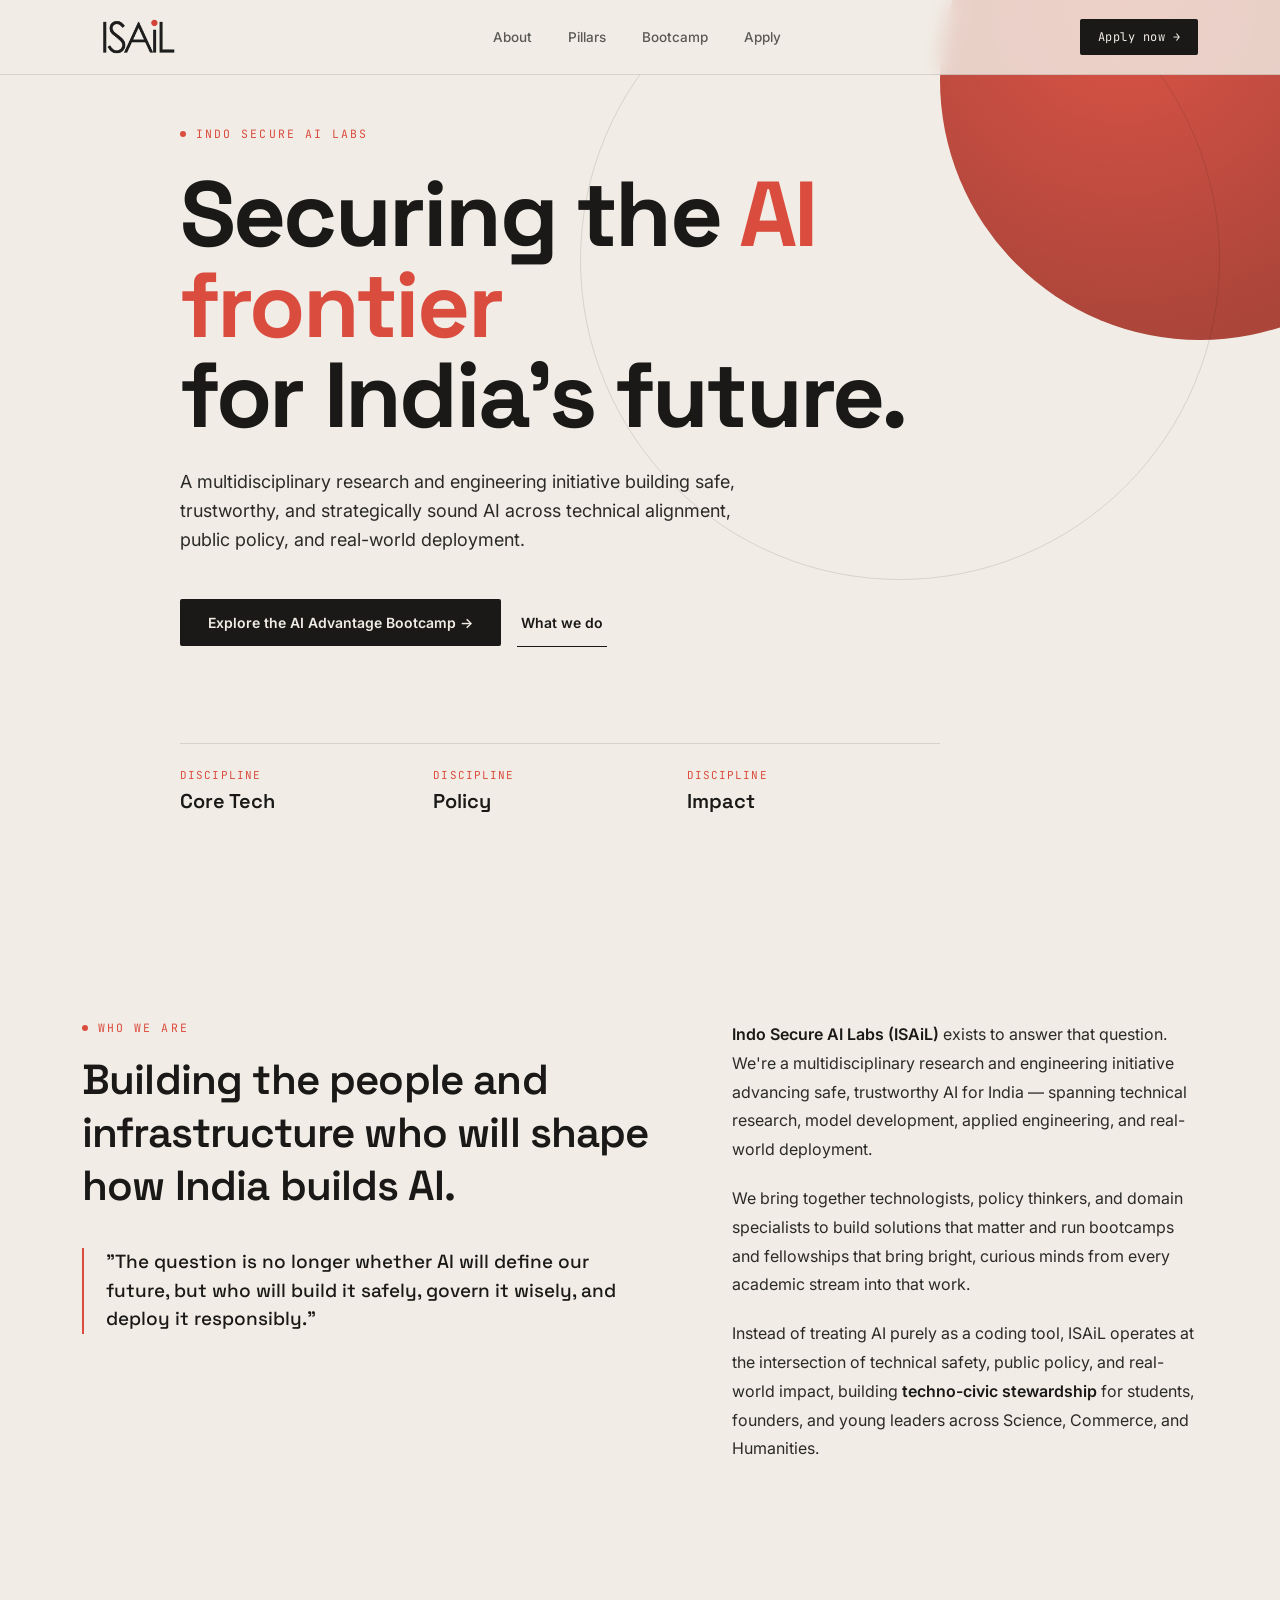
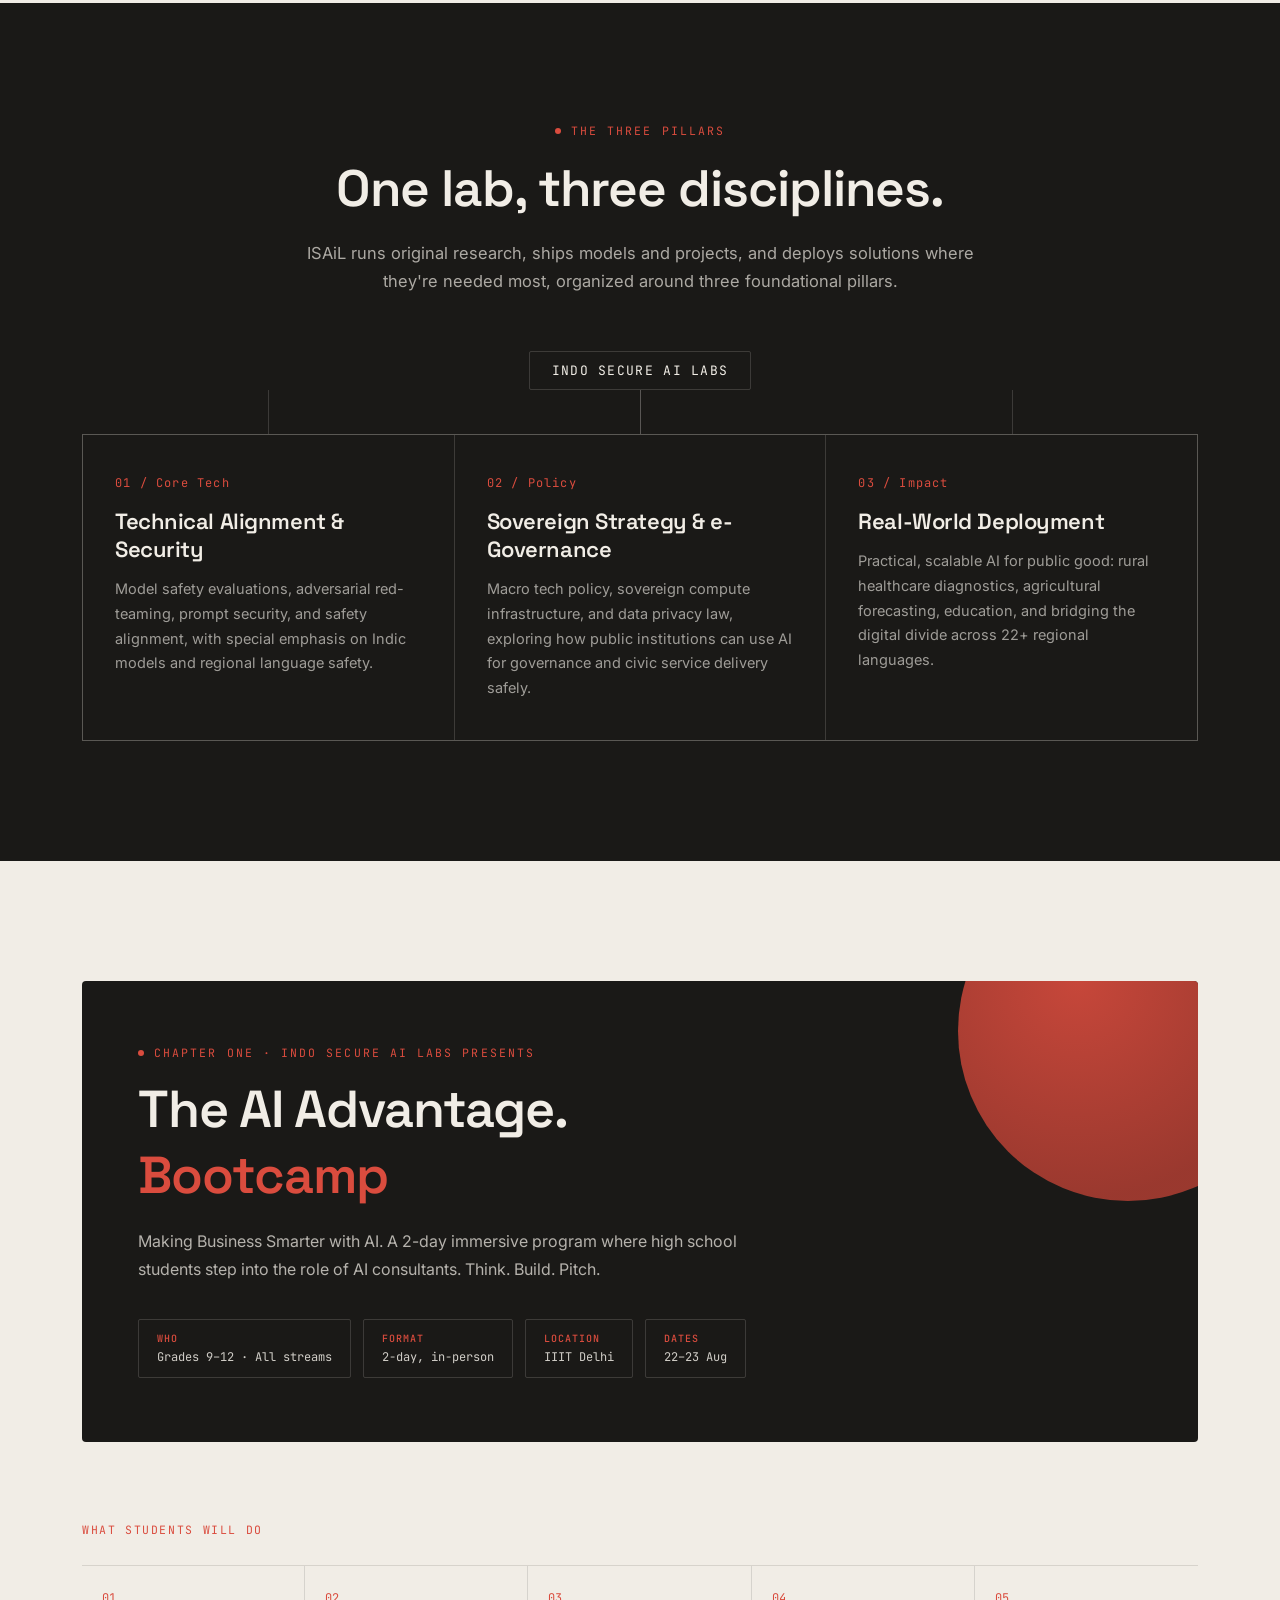
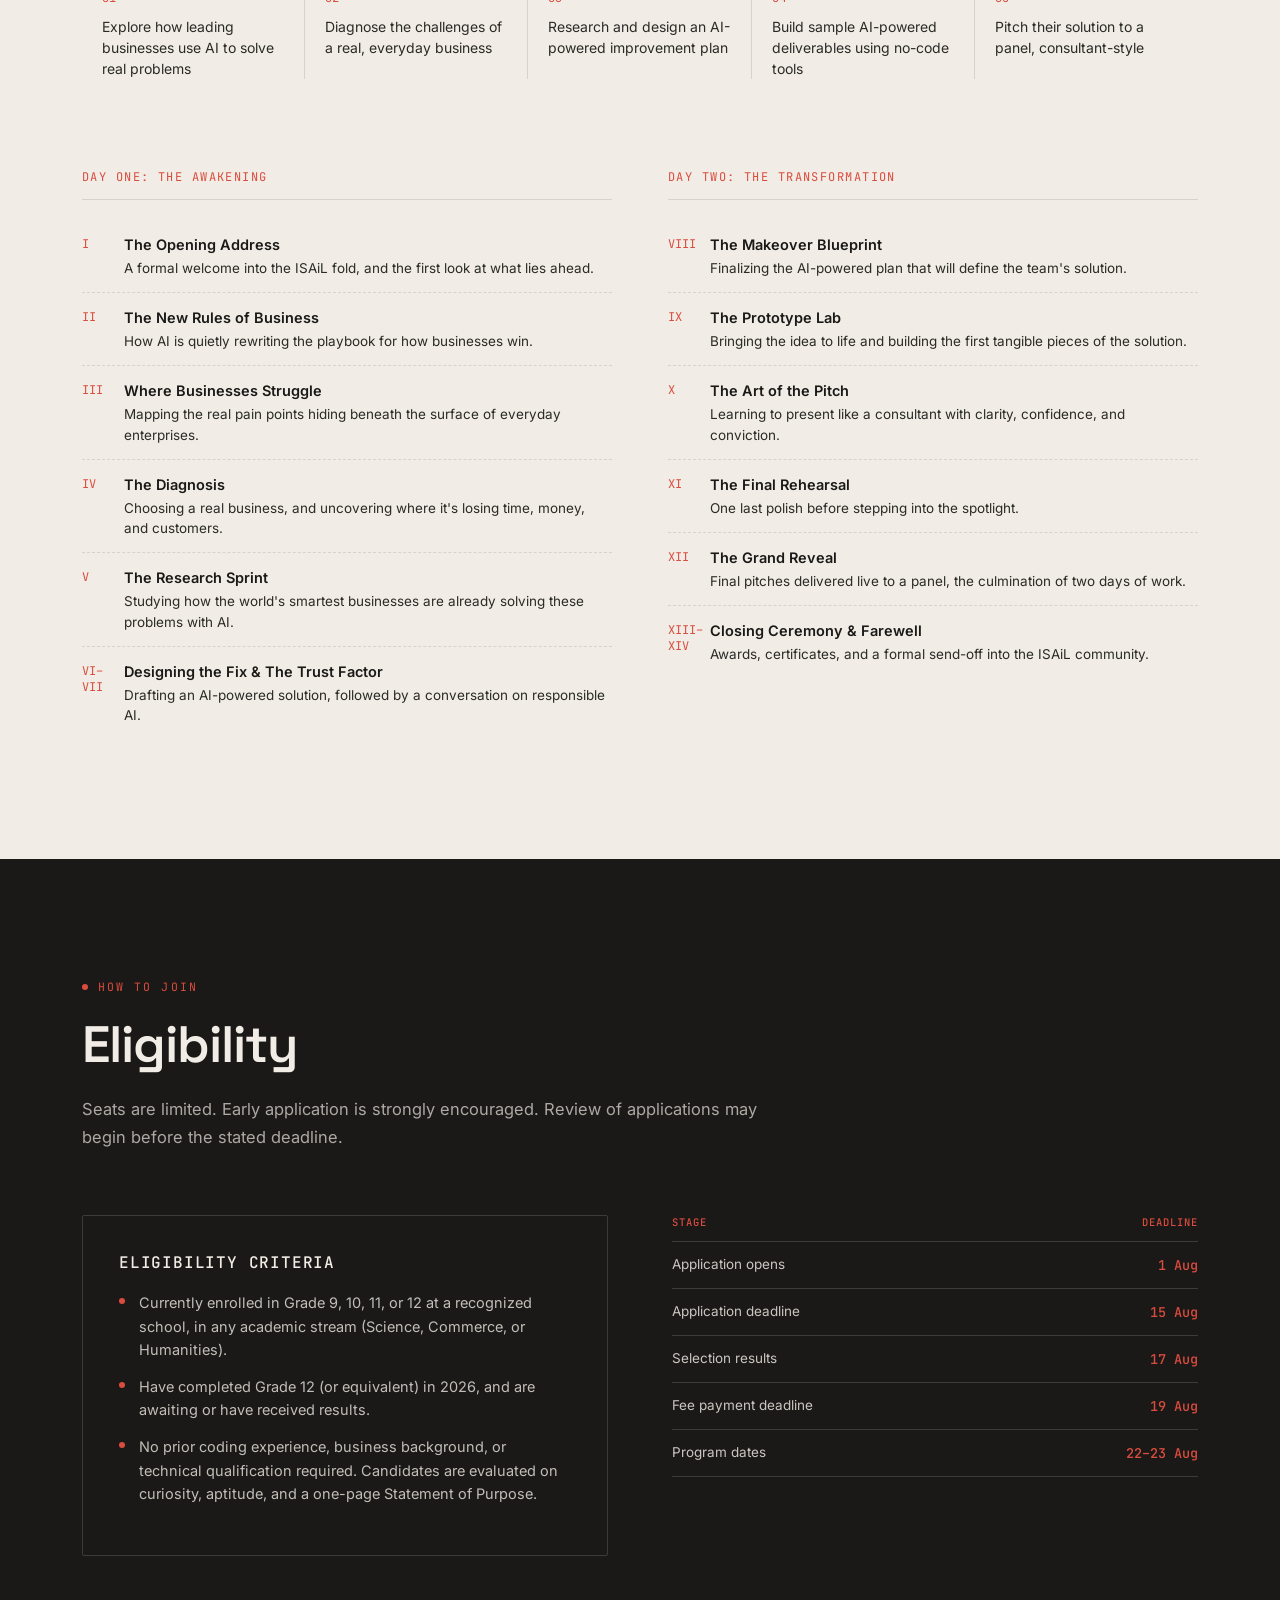
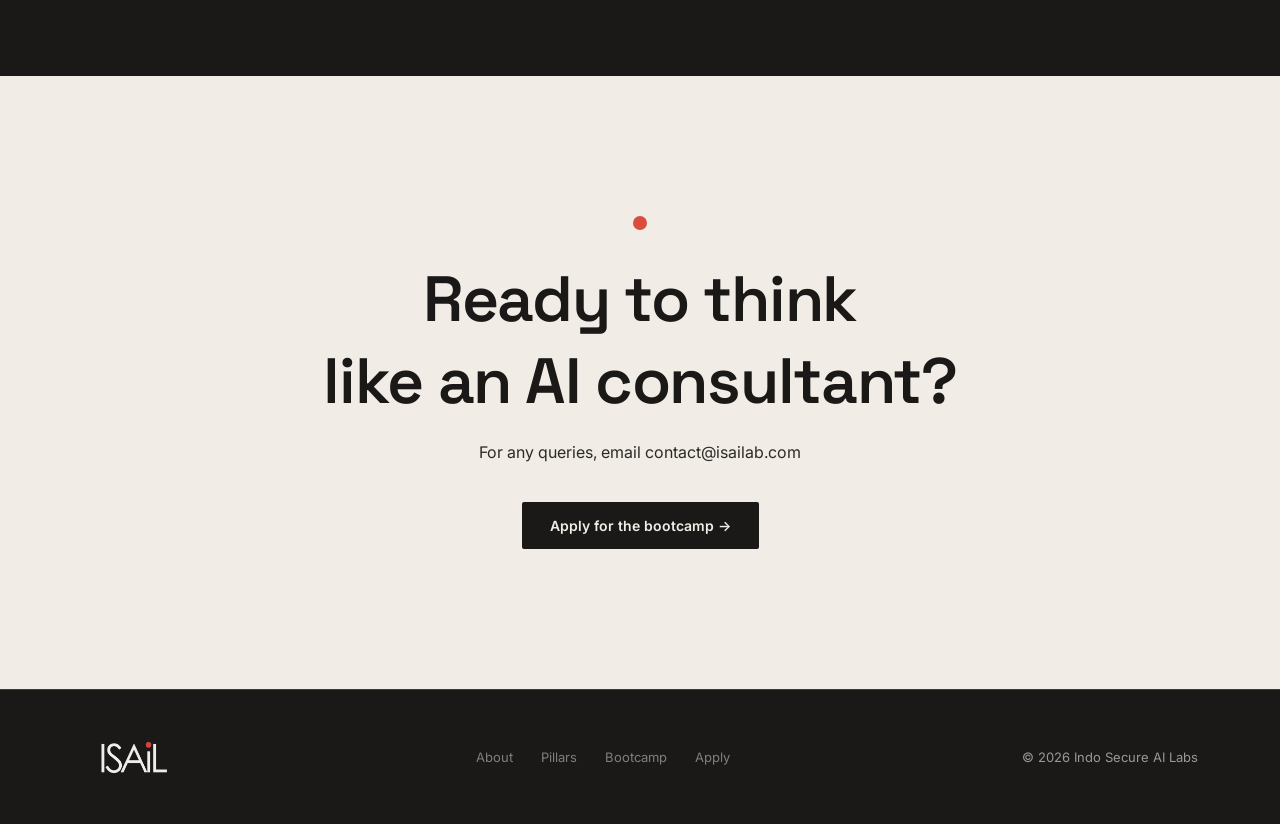
==== index.html @ a28e2ccc "Added sitemap" ====
<!DOCTYPE html>
<html lang="en">

<head>
  <meta charset="UTF-8">
  <meta name="viewport" content="width=device-width, initial-scale=1.0">
  <title>ISAiL — Indo Secure AI Labs</title>
  <link rel="icon" type="image/svg+xml" href="favicon.svg?v=2">
  <link rel="sitemap" type="application/xml" href="/sitemap.xml">
  <link rel="preconnect" href="https://fonts.googleapis.com">
  <link
    href="https://fonts.googleapis.com/css2?family=Space+Grotesk:wght@400;500;600;700&family=Inter:wght@400;500;600;700&family=JetBrains+Mono:wght@400;500&display=swap"
    rel="stylesheet">
  <style>
    :root {
      --cream: #F1EDE6;
      --ink: #1A1917;
      --ink-soft: #2b2a27;
      --red: #DA4C3E;
      --red-dim: #a83c31;
      --line: rgba(26, 25, 23, 0.12);
      --line-light: rgba(241, 237, 230, 0.16);
      --max: 1180px;
    }

    * {
      box-sizing: border-box;
      margin: 0;
      padding: 0;
    }

    html {
      scroll-behavior: smooth;
    }

    body {
      background: var(--cream);
      color: var(--ink);
      font-family: 'Inter', sans-serif;
      -webkit-font-smoothing: antialiased;
      overflow-x: hidden;
    }

    ::selection {
      background: var(--red);
      color: var(--cream);
    }

    a {
      color: inherit;
      text-decoration: none;
    }

    .wrap {
      max-width: var(--max);
      margin: 0 auto;
      padding: 0 32px;
    }

    .eyebrow {
      font-family: 'JetBrains Mono', monospace;
      font-size: 11.5px;
      letter-spacing: 0.18em;
      text-transform: uppercase;
      color: var(--red);
      display: flex;
      align-items: center;
      gap: 10px;
    }

    .eyebrow::before {
      content: '';
      width: 6px;
      height: 6px;
      border-radius: 50%;
      background: var(--red);
      flex-shrink: 0;
    }

    h1,
    h2,
    h3 {
      font-family: 'Space Grotesk', sans-serif;
      font-weight: 600;
      letter-spacing: -0.02em;
    }

    .display {
      font-weight: 700;
      letter-spacing: -0.03em;
      line-height: 0.98;
    }

    /* ===== ANIMATIONS ===== */
    @keyframes fadeUp {
      from {
        opacity: 0;
        transform: translateY(30px);
      }

      to {
        opacity: 1;
        transform: translateY(0);
      }
    }

    .fade-up {
      animation: fadeUp 0.8s cubic-bezier(0.16, 1, 0.3, 1) forwards;
      opacity: 0;
    }

    .delay-1 {
      animation-delay: 0.1s;
    }

    .delay-2 {
      animation-delay: 0.2s;
    }

    .delay-3 {
      animation-delay: 0.3s;
    }

    /* ===== NAV ===== */
    nav {
      position: fixed;
      top: 0;
      left: 0;
      right: 0;
      z-index: 100;
      background: rgba(241, 237, 230, 0.82);
      backdrop-filter: blur(10px);
      border-bottom: 1px solid var(--line);
    }

    .nav-inner {
      max-width: var(--max);
      margin: 0 auto;
      padding: 18px 32px;
      display: flex;
      align-items: center;
      justify-content: space-between;
    }

    .logo-mark {
      height: 38px;
      width: auto;
      object-fit: contain;
    }

    .nav-links {
      display: flex;
      gap: 36px;
      font-size: 13.5px;
      font-weight: 500;
    }

    .nav-links a {
      opacity: 0.7;
      transition: opacity .2s;
    }

    .nav-links a:hover {
      opacity: 1;
    }

    .nav-cta {
      font-family: 'JetBrains Mono', monospace;
      font-size: 12px;
      letter-spacing: 0.04em;
      background: var(--ink);
      color: var(--cream);
      padding: 10px 18px;
      border-radius: 2px;
      transition: background .2s;
    }

    .nav-cta:hover {
      background: var(--red);
    }

    @media(max-width:860px) {
      .nav-links {
        display: none;
      }
    }

    /* ===== HERO ===== */
    .hero {
      position: relative;
      min-height: 100vh;
      display: flex;
      flex-direction: column;
      justify-content: center;
      padding-top: 120px;
      padding-bottom: 80px;
      overflow: hidden;
    }

    .hero-orbit {
      position: absolute;
      top: -180px;
      right: -180px;
      width: 520px;
      height: 520px;
      border-radius: 50%;
      background: radial-gradient(circle at 35% 35%, var(--red), var(--red-dim) 70%);
      opacity: 0.95;
      z-index: 0;
    }

    .hero-ring {
      position: absolute;
      top: -60px;
      right: 60px;
      width: 640px;
      height: 640px;
      border-radius: 50%;
      border: 1px solid var(--line);
      z-index: 0;
    }

    .hero-content {
      position: relative;
      z-index: 2;
    }

    .hero-tag {
      margin-bottom: 28px;
    }

    .hero h1 {
      font-size: clamp(48px, 7.2vw, 104px);
      max-width: 920px;
    }

    .hero h1 span {
      color: var(--red);
    }

    .hero-sub {
      max-width: 560px;
      margin-top: 28px;
      font-size: 18px;
      line-height: 1.6;
      color: var(--ink-soft);
    }

    .hero-actions {
      display: flex;
      gap: 16px;
      margin-top: 44px;
      flex-wrap: wrap;
      align-items: center;
    }

    .btn-primary {
      background: var(--ink);
      color: var(--cream);
      padding: 15px 28px;
      border-radius: 2px;
      font-size: 14px;
      font-weight: 600;
      display: inline-flex;
      align-items: center;
      gap: 10px;
      transition: transform .2s, background .2s;
    }

    .btn-primary:hover {
      background: var(--red);
      transform: translateY(-2px);
      box-shadow: 0 8px 24px rgba(218, 76, 62, 0.3);
    }

    .btn-ghost {
      padding: 15px 4px;
      font-size: 14px;
      font-weight: 600;
      border-bottom: 1px solid var(--ink);
      transition: border-color .2s, color .2s;
    }

    .btn-ghost:hover {
      color: var(--red);
      border-color: var(--red);
    }

    .hero-meta {
      margin-top: 96px;
      display: grid;
      grid-template-columns: repeat(3, 1fr);
      gap: 0;
      border-top: 1px solid var(--line);
      padding-top: 24px;
      max-width: 760px;
    }

    .hero-meta div {
      padding-right: 24px;
    }

    .hero-meta .n {
      font-family: 'JetBrains Mono', monospace;
      font-size: 11px;
      color: var(--red);
      letter-spacing: 0.1em;
      text-transform: uppercase;
    }

    .hero-meta .v {
      font-family: 'Space Grotesk', sans-serif;
      font-weight: 600;
      font-size: 20px;
      margin-top: 6px;
    }

    @media(max-width:700px) {
      .hero-meta {
        grid-template-columns: 1fr;
        gap: 18px;
      }

      .hero-orbit,
      .hero-ring {
        display: none;
      }
    }

    /* ===== SECTION shared ===== */
    section {
      padding: 120px 0;
      position: relative;
    }

    .section-head {
      max-width: 680px;
      margin-bottom: 64px;
    }

    .section-head h2 {
      font-size: clamp(32px, 4vw, 52px);
      margin-top: 18px;
    }

    .section-head p {
      margin-top: 18px;
      font-size: 16.5px;
      line-height: 1.7;
      color: var(--ink-soft);
    }

    .rule {
      height: 1px;
      background: var(--line);
      width: 100%;
    }

    /* ===== WHO WE ARE ===== */
    #about {
      background: var(--cream);
    }

    .about-grid {
      display: grid;
      grid-template-columns: 1.1fr 0.9fr;
      gap: 80px;
      align-items: start;
    }

    .about-copy p {
      font-size: 16px;
      line-height: 1.8;
      color: var(--ink-soft);
      margin-bottom: 20px;
    }

    .about-copy strong {
      color: var(--ink);
      font-weight: 600;
    }

    .about-quote {
      border-left: 2px solid var(--red);
      padding-left: 22px;
      margin-top: 36px;
      font-family: 'Space Grotesk', sans-serif;
      font-size: 19px;
      font-weight: 500;
      line-height: 1.5;
    }

    @media(max-width:860px) {
      .about-grid {
        grid-template-columns: 1fr;
        gap: 40px;
      }
    }

    /* ===== PILLARS (tree) ===== */
    #pillars {
      background: var(--ink);
      color: var(--cream);
    }

    #pillars .eyebrow {
      color: var(--red);
    }

    #pillars .section-head p {
      color: rgba(241, 237, 230, 0.68);
    }

    .tree {
      margin-top: 20px;
      text-align: center;
    }

    .tree-root {
      display: inline-block;
      font-family: 'JetBrains Mono', monospace;
      font-size: 13px;
      letter-spacing: 0.1em;
      text-transform: uppercase;
      color: var(--cream);
      border: 1px solid var(--line-light);
      padding: 10px 22px;
      border-radius: 2px;
    }

    .tree-stem {
      width: 1px;
      height: 44px;
      background: var(--line-light);
      margin: 0 auto;
    }

    .pillars-grid {
      display: grid;
      grid-template-columns: repeat(3, 1fr);
      gap: 1px;
      background: var(--line-light);
      border: 1px solid var(--line-light);
      margin-top: 0;
    }

    .pillar {
      background: var(--ink);
      padding: 40px 32px;
      position: relative;
      transition: transform 0.3s ease, background 0.3s ease;
    }

    .pillar:hover {
      transform: translateY(-8px);
      background: #22211e;
      z-index: 10;
      border-radius: 4px;
      box-shadow: 0 20px 40px rgba(0, 0, 0, 0.4);
    }

    .pillar::before {
      content: '';
      position: absolute;
      top: -45px;
      left: 50%;
      width: 1px;
      height: 44px;
      background: var(--line-light);
    }

    .pillar .idx {
      font-family: 'JetBrains Mono', monospace;
      font-size: 12px;
      color: var(--red);
      letter-spacing: 0.1em;
    }

    .pillar h3 {
      font-size: 22px;
      margin-top: 16px;
      color: var(--cream);
    }

    .pillar p {
      margin-top: 14px;
      font-size: 14.5px;
      line-height: 1.7;
      color: rgba(241, 237, 230, 0.62);
    }

    @media(max-width:860px) {
      .pillars-grid {
        grid-template-columns: 1fr;
      }

      .pillar::before {
        display: none;
      }
    }

    /* ===== BOOTCAMP ===== */
    #bootcamp {
      background: var(--cream);
    }

    .bc-hero {
      background: var(--ink);
      color: var(--cream);
      border-radius: 4px;
      padding: 64px 56px;
      position: relative;
      overflow: hidden;
    }

    .bc-orbit {
      position: absolute;
      top: -120px;
      right: -100px;
      width: 340px;
      height: 340px;
      border-radius: 50%;
      background: radial-gradient(circle at 35% 35%, var(--red), var(--red-dim) 70%);
      opacity: 0.9;
    }

    .bc-inner {
      position: relative;
      z-index: 2;
      max-width: 640px;
    }

    .bc-inner .eyebrow {
      color: var(--red);
    }

    .bc-inner h2 {
      font-size: clamp(30px, 4.5vw, 52px);
      margin-top: 16px;
      color: var(--cream);
    }

    .bc-inner h2 em {
      font-style: normal;
      color: var(--red);
    }

    .bc-inner p {
      margin-top: 20px;
      font-size: 16px;
      line-height: 1.7;
      color: rgba(241, 237, 230, 0.72);
    }

    .bc-badges {
      display: flex;
      gap: 12px;
      margin-top: 36px;
      flex-wrap: wrap;
    }

    .badge {
      border: 1px solid var(--line-light);
      padding: 12px 18px;
      border-radius: 2px;
      font-family: 'JetBrains Mono', monospace;
      font-size: 12px;
      color: rgba(241, 237, 230, 0.85);
    }

    .badge b {
      display: block;
      color: var(--red);
      font-size: 10px;
      letter-spacing: 0.1em;
      text-transform: uppercase;
      margin-bottom: 4px;
      font-weight: 500;
    }

    .bc-flow {
      margin-top: 80px;
    }

    .flow-label {
      font-family: 'JetBrains Mono', monospace;
      font-size: 11.5px;
      letter-spacing: 0.14em;
      text-transform: uppercase;
      color: var(--red);
      margin-bottom: 28px;
    }

    .flow-steps {
      display: grid;
      grid-template-columns: repeat(5, 1fr);
      gap: 0;
      border-top: 1px solid var(--line);
    }

    .flow-step {
      padding: 24px 20px 0;
      border-right: 1px solid var(--line);
    }

    .flow-step:last-child {
      border-right: none;
    }

    .flow-step .num {
      font-family: 'JetBrains Mono', monospace;
      font-size: 12px;
      color: var(--red);
    }

    .flow-step p {
      font-size: 14px;
      line-height: 1.5;
      margin-top: 10px;
      color: var(--ink-soft);
    }

    @media(max-width:900px) {
      .flow-steps {
        grid-template-columns: 1fr 1fr;
      }

      .flow-step {
        border-right: none;
        border-bottom: 1px solid var(--line);
        padding-bottom: 24px;
      }
    }

    @media(max-width:600px) {
      .flow-steps {
        grid-template-columns: 1fr;
      }

      .bc-hero {
        padding: 44px 26px;
      }
    }

    /* schedule */
    .schedule {
      margin-top: 90px;
      display: grid;
      grid-template-columns: 1fr 1fr;
      gap: 56px;
    }

    .day-label {
      font-family: 'JetBrains Mono', monospace;
      font-size: 12px;
      letter-spacing: 0.12em;
      text-transform: uppercase;
      color: var(--red);
      border-bottom: 1px solid var(--line);
      padding-bottom: 14px;
      margin-bottom: 20px;
    }

    .day-item {
      display: flex;
      gap: 16px;
      padding: 14px 0;
      border-bottom: 1px dashed var(--line);
    }

    .day-item .roman {
      font-family: 'JetBrains Mono', monospace;
      font-size: 12px;
      color: var(--red);
      flex-shrink: 0;
      width: 26px;
      padding-top: 2px;
    }

    .day-item .txt b {
      font-size: 14.5px;
      font-weight: 600;
    }

    .day-item .txt p {
      font-size: 13.5px;
      color: var(--ink-soft);
      margin-top: 4px;
      line-height: 1.5;
    }

    @media(max-width:800px) {
      .schedule {
        grid-template-columns: 1fr;
        gap: 36px;
      }
    }

    /* ===== ELIGIBILITY / ADMISSION ===== */
    #admission {
      background: var(--ink);
      color: var(--cream);
    }

    #admission .eyebrow {
      color: var(--red);
    }

    #admission .section-head p {
      color: rgba(241, 237, 230, 0.68);
    }

    .adm-grid {
      display: grid;
      grid-template-columns: 1fr 1fr;
      gap: 64px;
    }

    .elig-card {
      border: 1px solid var(--line-light);
      padding: 36px;
      border-radius: 2px;
      transition: transform 0.3s ease, border-color 0.3s ease;
    }

    .elig-card:hover {
      transform: translateY(-6px);
      border-color: rgba(218, 76, 62, 0.4);
      box-shadow: 0 16px 40px rgba(0, 0, 0, 0.3);
    }

    .elig-card h3 {
      font-size: 16px;
      color: var(--cream);
      margin-bottom: 18px;
      font-family: 'JetBrains Mono', monospace;
      letter-spacing: 0.05em;
      text-transform: uppercase;
      font-weight: 500;
    }

    .elig-card ul {
      list-style: none;
    }

    .elig-card li {
      position: relative;
      padding-left: 20px;
      margin-bottom: 14px;
      font-size: 14.5px;
      line-height: 1.6;
      color: rgba(241, 237, 230, 0.78);
    }

    .elig-card li::before {
      content: '';
      position: absolute;
      left: 0;
      top: 7px;
      width: 6px;
      height: 6px;
      border-radius: 50%;
      background: var(--red);
    }

    .timeline {
      width: 100%;
      border-collapse: collapse;
      font-size: 13.5px;
    }

    .timeline th {
      text-align: left;
      font-family: 'JetBrains Mono', monospace;
      font-size: 10.5px;
      letter-spacing: 0.1em;
      text-transform: uppercase;
      color: var(--red);
      padding-bottom: 12px;
      border-bottom: 1px solid var(--line-light);
      font-weight: 500;
    }

    .timeline td {
      padding: 14px 0;
      border-bottom: 1px solid var(--line-light);
      color: rgba(241, 237, 230, 0.82);
      vertical-align: top;
    }

    .timeline td.date {
      color: var(--red);
      font-family: 'JetBrains Mono', monospace;
      font-weight: 500;
      white-space: nowrap;
      text-align: right;
    }

    @media(max-width:860px) {
      .adm-grid {
        grid-template-columns: 1fr;
        gap: 36px;
      }
    }

    /* ===== CTA / FOOTER ===== */
    #cta {
      background: var(--cream);
      text-align: center;
      padding: 140px 0;
    }

    #cta .cta-dot {
      width: 14px;
      height: 14px;
      border-radius: 50%;
      background: var(--red);
      margin: 0 auto 28px;
    }

    #cta h2 {
      font-size: clamp(34px, 5.5vw, 64px);
      max-width: 760px;
      margin: 0 auto;
    }

    #cta p {
      margin-top: 20px;
      font-size: 16px;
      color: var(--ink-soft);
    }

    #cta .btn-primary {
      margin-top: 40px;
    }

    footer {
      background: var(--ink);
      color: rgba(241, 237, 230, 0.6);
      padding: 48px 0;
      border-top: 1px solid var(--line-light);
    }

    .footer-inner {
      display: flex;
      justify-content: space-between;
      align-items: center;
      flex-wrap: wrap;
      gap: 20px;
      font-size: 13px;
    }

    .footer-links {
      display: flex;
      gap: 28px;
    }

    .footer-links a {
      opacity: 0.8;
      transition: opacity .2s;
    }

    .footer-links a:hover {
      opacity: 1;
      color: var(--red);
    }
  </style>
</head>

<body>

  <nav>
    <div class="nav-inner">
      <img src="logo.png" alt="ISAiL Logo" class="logo-mark">
      <div class="nav-links">
        <a href="#about">About</a>
        <a href="#pillars">Pillars</a>
        <a href="#bootcamp">Bootcamp</a>
        <a href="#admission">Apply</a>
      </div>
      <a class="nav-cta"
        href="https://docs.google.com/forms/d/e/1FAIpQLSe-JjywFJakjDjGADqYrpDygKJ-ACJ-_Bp9jHBzuStn1A366Q/viewform?usp=header"
        target="_blank">Apply now →</a>
    </div>
  </nav>

  <header class="hero">
    <div class="hero-orbit"></div>
    <div class="hero-ring"></div>
    <div class="wrap hero-content">
      <div class="hero-tag eyebrow fade-up">Indo Secure AI Labs</div>
      <h1 class="display fade-up delay-1">Securing the <span>AI frontier</span><br>for India's future.</h1>
      <p class="hero-sub fade-up delay-2">A multidisciplinary research and engineering initiative building safe,
        trustworthy, and strategically sound AI across technical alignment, public policy, and real-world deployment.
      </p>
      <div class="hero-actions fade-up delay-3">
        <a class="btn-primary" href="#bootcamp">Explore the AI Advantage Bootcamp →</a>
        <a class="btn-ghost" href="#about">What we do</a>
      </div>
      <div class="hero-meta fade-up delay-3">
        <div>
          <div class="n">Discipline</div>
          <div class="v">Core Tech</div>
        </div>
        <div>
          <div class="n">Discipline</div>
          <div class="v">Policy</div>
        </div>
        <div>
          <div class="n">Discipline</div>
          <div class="v">Impact</div>
        </div>
      </div>
    </div>
  </header>

  <section id="about">
    <div class="wrap">
      <div class="about-grid">
        <div class="about-copy">
          <div class="eyebrow">Who we are</div>
          <h2 style="margin-top:18px; font-size:clamp(28px,3.6vw,42px);">Building the people and infrastructure who will
            shape how India builds AI.</h2>
          <div class="about-quote">"The question is no longer whether AI will define our future, but who will build it
            safely, govern it wisely, and deploy it responsibly."</div>
        </div>
        <div class="about-copy">
          <p><strong>Indo Secure AI Labs (ISAiL)</strong> exists to answer that question. We're a multidisciplinary
            research and engineering initiative advancing safe, trustworthy AI for India — spanning technical research,
            model development, applied engineering, and real-world deployment.</p>
          <p>We bring together technologists, policy thinkers, and domain specialists to build solutions that matter
            and run bootcamps and fellowships that bring bright, curious minds from every academic stream into that
            work.</p>
          <p>Instead of treating AI purely as a coding tool, ISAiL operates at the intersection of technical safety,
            public policy, and real-world impact, building <strong>techno-civic stewardship</strong> for students,
            founders, and young leaders across Science, Commerce, and Humanities.</p>
        </div>
      </div>
    </div>
  </section>

  <section id="pillars">
    <div class="wrap">
      <div class="section-head" style="margin:0 auto 56px; text-align:center;">
        <div class="eyebrow" style="justify-content:center;">The three pillars</div>
        <h2>One lab, three disciplines.</h2>
        <p style="margin-left:auto; margin-right:auto;">ISAiL runs original research, ships models and projects, and
          deploys solutions where they're needed most, organized around three foundational pillars.</p>
      </div>

      <div class="tree">
        <div class="tree-root">Indo Secure AI Labs</div>
        <div class="tree-stem"></div>
      </div>

      <div class="pillars-grid">
        <div class="pillar">
          <div class="idx">01 / Core Tech</div>
          <h3>Technical Alignment &amp; Security</h3>
          <p>Model safety evaluations, adversarial red-teaming, prompt security, and safety alignment, with special
            emphasis on Indic models and regional language safety.</p>
        </div>
        <div class="pillar">
          <div class="idx">02 / Policy</div>
          <h3>Sovereign Strategy &amp; e-Governance</h3>
          <p>Macro tech policy, sovereign compute infrastructure, and data privacy law, exploring how public
            institutions can use AI for governance and civic service delivery safely.</p>
        </div>
        <div class="pillar">
          <div class="idx">03 / Impact</div>
          <h3>Real-World Deployment</h3>
          <p>Practical, scalable AI for public good: rural healthcare diagnostics, agricultural forecasting, education,
            and bridging the digital divide across 22+ regional languages.</p>
        </div>
      </div>
    </div>
  </section>

  <section id="bootcamp">
    <div class="wrap">
      <div class="bc-hero">
        <div class="bc-orbit"></div>
        <div class="bc-inner">
          <div class="eyebrow">Chapter one · Indo Secure AI Labs presents</div>
          <h2>The AI Advantage. <em>Bootcamp</em></h2>
          <p>Making Business Smarter with AI. A 2-day immersive program where high school students step into the role
            of AI consultants. Think. Build. Pitch.</p>
          <div class="bc-badges">
            <div class="badge"><b>Who</b>Grades 9–12 · All streams</div>
            <div class="badge"><b>Format</b>2-day, in-person</div>
            <div class="badge"><b>Location</b>IIIT Delhi</div>
            <div class="badge"><b>Dates</b>22–23 Aug</div>
          </div>
        </div>
      </div>

      <div class="bc-flow">
        <div class="flow-label">What students will do</div>
        <div class="flow-steps">
          <div class="flow-step">
            <div class="num">01</div>
            <p>Explore how leading businesses use AI to solve real problems</p>
          </div>
          <div class="flow-step">
            <div class="num">02</div>
            <p>Diagnose the challenges of a real, everyday business</p>
          </div>
          <div class="flow-step">
            <div class="num">03</div>
            <p>Research and design an AI-powered improvement plan</p>
          </div>
          <div class="flow-step">
            <div class="num">04</div>
            <p>Build sample AI-powered deliverables using no-code tools</p>
          </div>
          <div class="flow-step">
            <div class="num">05</div>
            <p>Pitch their solution to a panel, consultant-style</p>
          </div>
        </div>
      </div>

      <div class="schedule">
        <div>
          <div class="day-label">Day one: The Awakening</div>
          <div class="day-item">
            <div class="roman">I</div>
            <div class="txt"><b>The Opening Address</b>
              <p>A formal welcome into the ISAiL fold, and the first look at what lies ahead.</p>
            </div>
          </div>
          <div class="day-item">
            <div class="roman">II</div>
            <div class="txt"><b>The New Rules of Business</b>
              <p>How AI is quietly rewriting the playbook for how businesses win.</p>
            </div>
          </div>
          <div class="day-item">
            <div class="roman">III</div>
            <div class="txt"><b>Where Businesses Struggle</b>
              <p>Mapping the real pain points hiding beneath the surface of everyday enterprises.</p>
            </div>
          </div>
          <div class="day-item">
            <div class="roman">IV</div>
            <div class="txt"><b>The Diagnosis</b>
              <p>Choosing a real business, and uncovering where it's losing time, money, and customers.</p>
            </div>
          </div>
          <div class="day-item">
            <div class="roman">V</div>
            <div class="txt"><b>The Research Sprint</b>
              <p>Studying how the world's smartest businesses are already solving these problems with AI.</p>
            </div>
          </div>
          <div class="day-item" style="border-bottom:none;">
            <div class="roman">VI–VII</div>
            <div class="txt"><b>Designing the Fix &amp; The Trust Factor</b>
              <p>Drafting an AI-powered solution, followed by a conversation on responsible AI.</p>
            </div>
          </div>
        </div>
        <div>
          <div class="day-label">Day two: The Transformation</div>
          <div class="day-item">
            <div class="roman">VIII</div>
            <div class="txt"><b>The Makeover Blueprint</b>
              <p>Finalizing the AI-powered plan that will define the team's solution.</p>
            </div>
          </div>
          <div class="day-item">
            <div class="roman">IX</div>
            <div class="txt"><b>The Prototype Lab</b>
              <p>Bringing the idea to life and building the first tangible pieces of the solution.</p>
            </div>
          </div>
          <div class="day-item">
            <div class="roman">X</div>
            <div class="txt"><b>The Art of the Pitch</b>
              <p>Learning to present like a consultant with clarity, confidence, and conviction.</p>
            </div>
          </div>
          <div class="day-item">
            <div class="roman">XI</div>
            <div class="txt"><b>The Final Rehearsal</b>
              <p>One last polish before stepping into the spotlight.</p>
            </div>
          </div>
          <div class="day-item">
            <div class="roman">XII</div>
            <div class="txt"><b>The Grand Reveal</b>
              <p>Final pitches delivered live to a panel, the culmination of two days of work.</p>
            </div>
          </div>
          <div class="day-item" style="border-bottom:none;">
            <div class="roman">XIII–XIV</div>
            <div class="txt"><b>Closing Ceremony &amp; Farewell</b>
              <p>Awards, certificates, and a formal send-off into the ISAiL community.</p>
            </div>
          </div>
        </div>
      </div>
    </div>
  </section>

  <section id="admission">
    <div class="wrap">
      <div class="section-head">
        <div class="eyebrow">How to join</div>
        <h2>Eligibility</h2>
        <p>Seats are limited. Early application is strongly encouraged. Review of applications may begin before the
          stated deadline.</p>
      </div>

      <div class="adm-grid">
        <div class="elig-card">
          <h3>Eligibility criteria</h3>
          <ul>
            <li>Currently enrolled in Grade 9, 10, 11, or 12 at a recognized school, in any academic stream (Science,
              Commerce, or Humanities).</li>
            <li>Have completed Grade 12 (or equivalent) in 2026, and are awaiting or have received results.</li>
            <li>No prior coding experience, business background, or technical qualification required. Candidates are
              evaluated on curiosity, aptitude, and a one-page Statement of Purpose.</li>
          </ul>
        </div>
        <div>
          <table class="timeline">
            <tr>
              <th>Stage</th>
              <th style="text-align:right;">Deadline</th>
            </tr>
            <tr>
              <td>Application opens</td>
              <td class="date">1 Aug</td>
            </tr>
            <tr>
              <td>Application deadline</td>
              <td class="date">15 Aug</td>
            </tr>
            <tr>
              <td>Selection results</td>
              <td class="date">17 Aug</td>
            </tr>
            <tr>
              <td>Fee payment deadline</td>
              <td class="date">19 Aug</td>
            </tr>
            <tr>
              <td>Program dates</td>
              <td class="date">22–23 Aug</td>
            </tr>
          </table>
        </div>
      </div>
    </div>
  </section>

  <section id="cta">
    <div class="wrap">
      <div class="cta-dot"></div>
      <h2>Ready to think<br>like an AI consultant?</h2>
      <p>For any queries, email contact@isailab.com</p>
      <a class="btn-primary"
        href="https://docs.google.com/forms/d/e/1FAIpQLSe-JjywFJakjDjGADqYrpDygKJ-ACJ-_Bp9jHBzuStn1A366Q/viewform?usp=header"
        target="_blank">Apply for the bootcamp →</a>
    </div>
  </section>

  <footer>
    <div class="wrap footer-inner">
      <img src="logo_black.png" alt="ISAiL Logo" class="logo-mark">
      <div class="footer-links">
        <a href="#about">About</a>
        <a href="#pillars">Pillars</a>
        <a href="#bootcamp">Bootcamp</a>
        <a href="#admission">Apply</a>
      </div>
      <div>© 2026 Indo Secure AI Labs</div>
    </div>
  </footer>

</body>

</html>
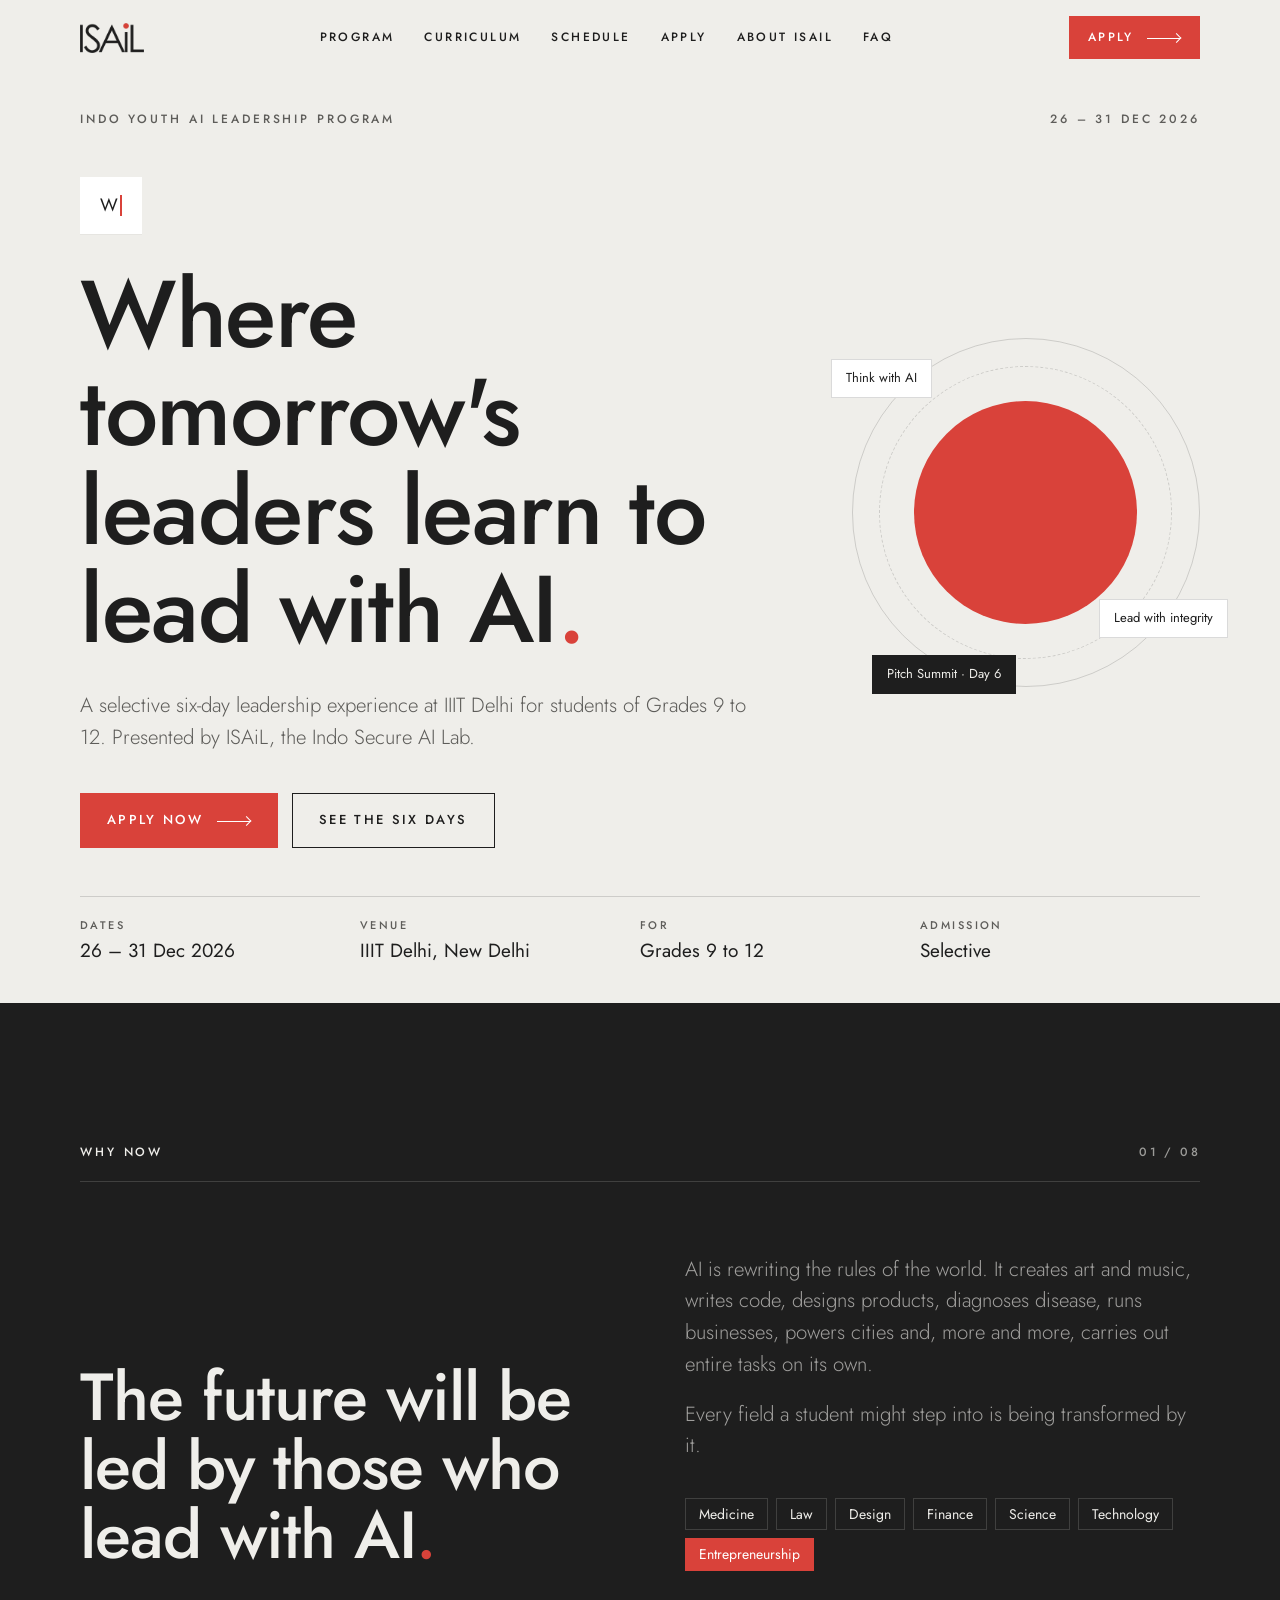
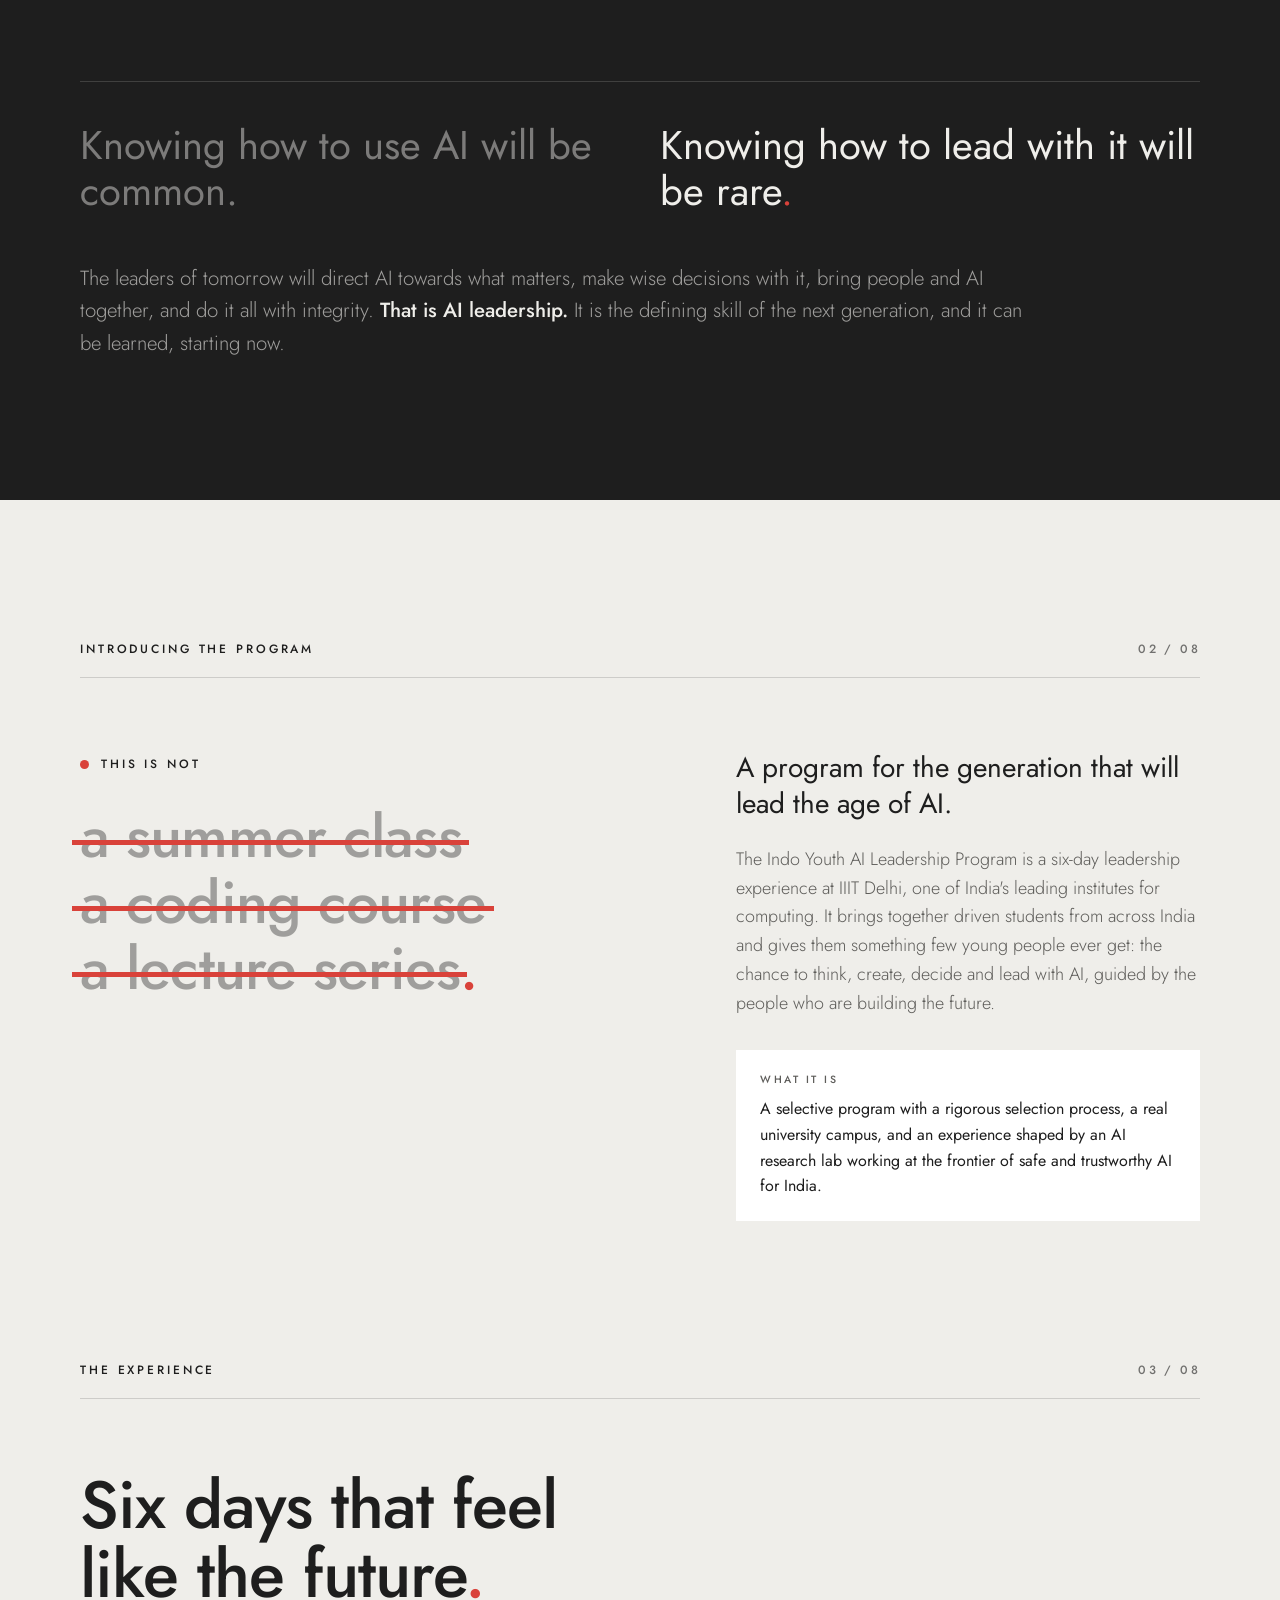
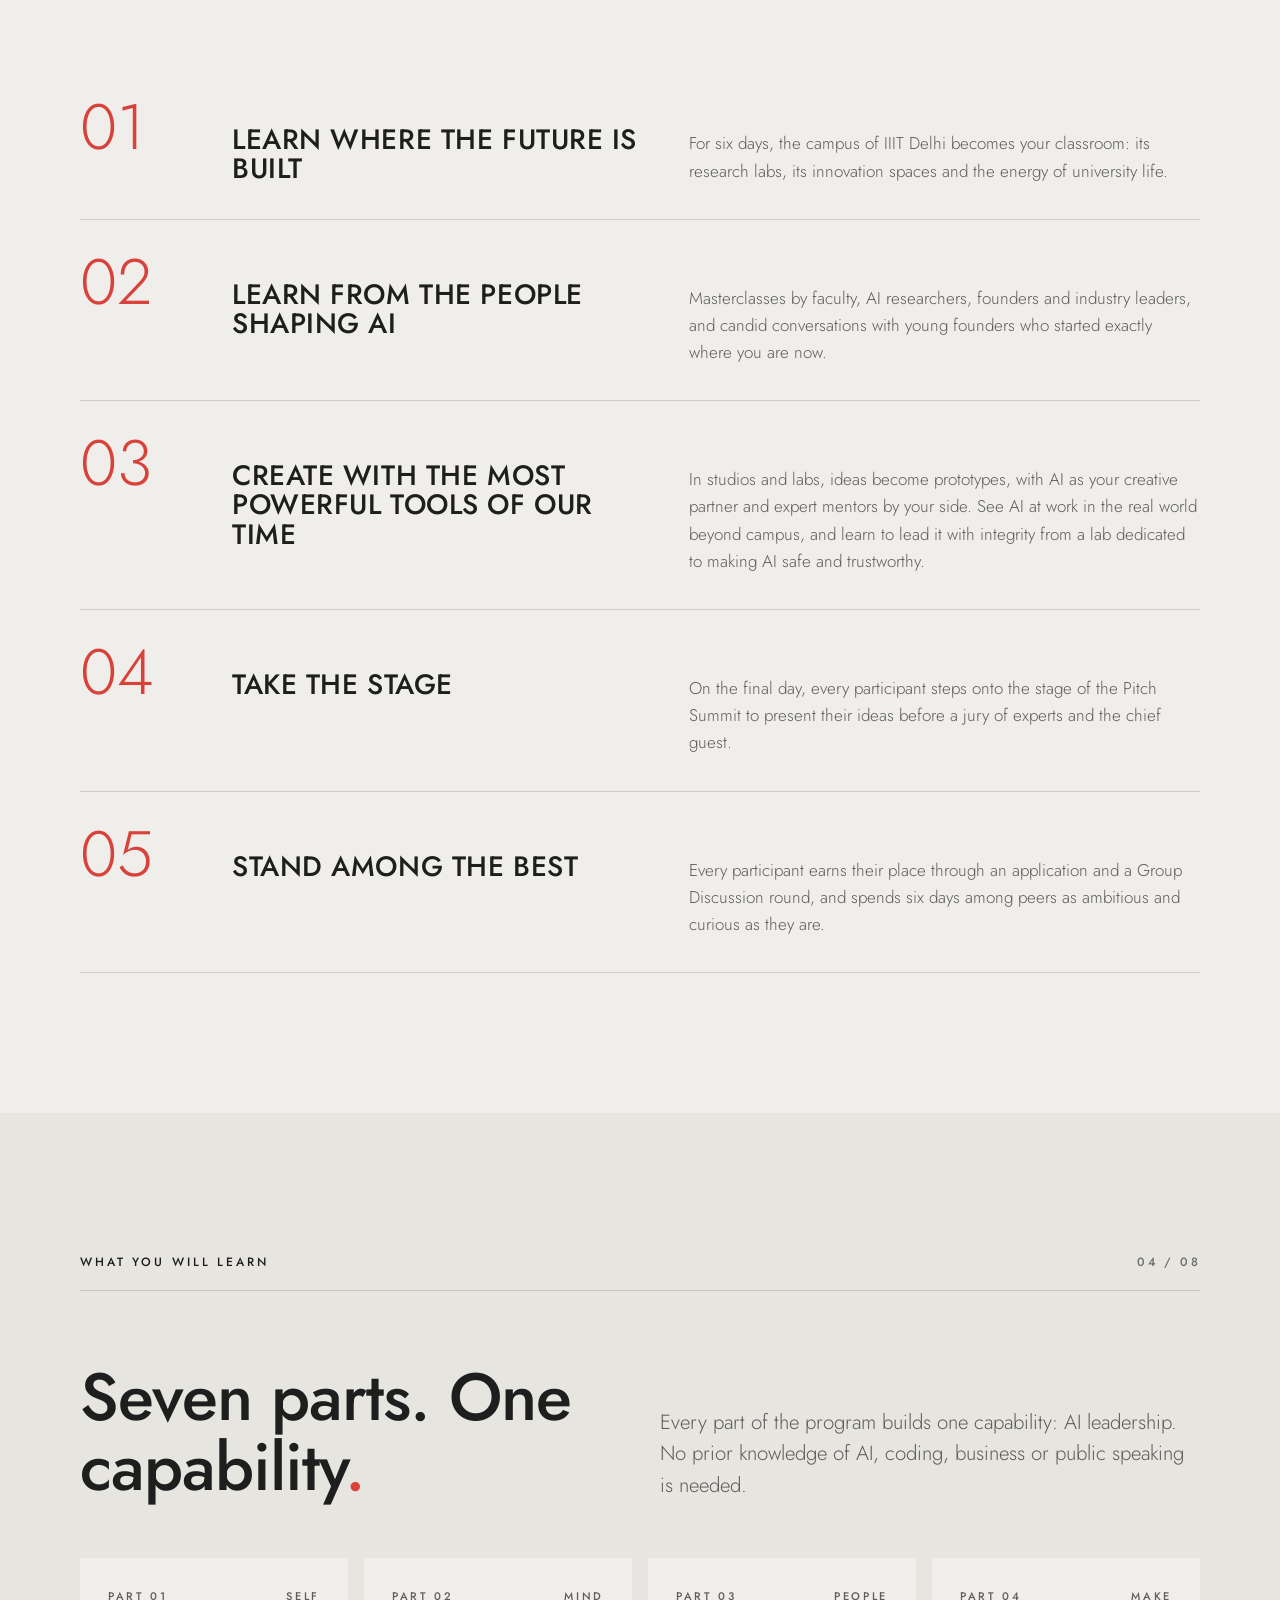
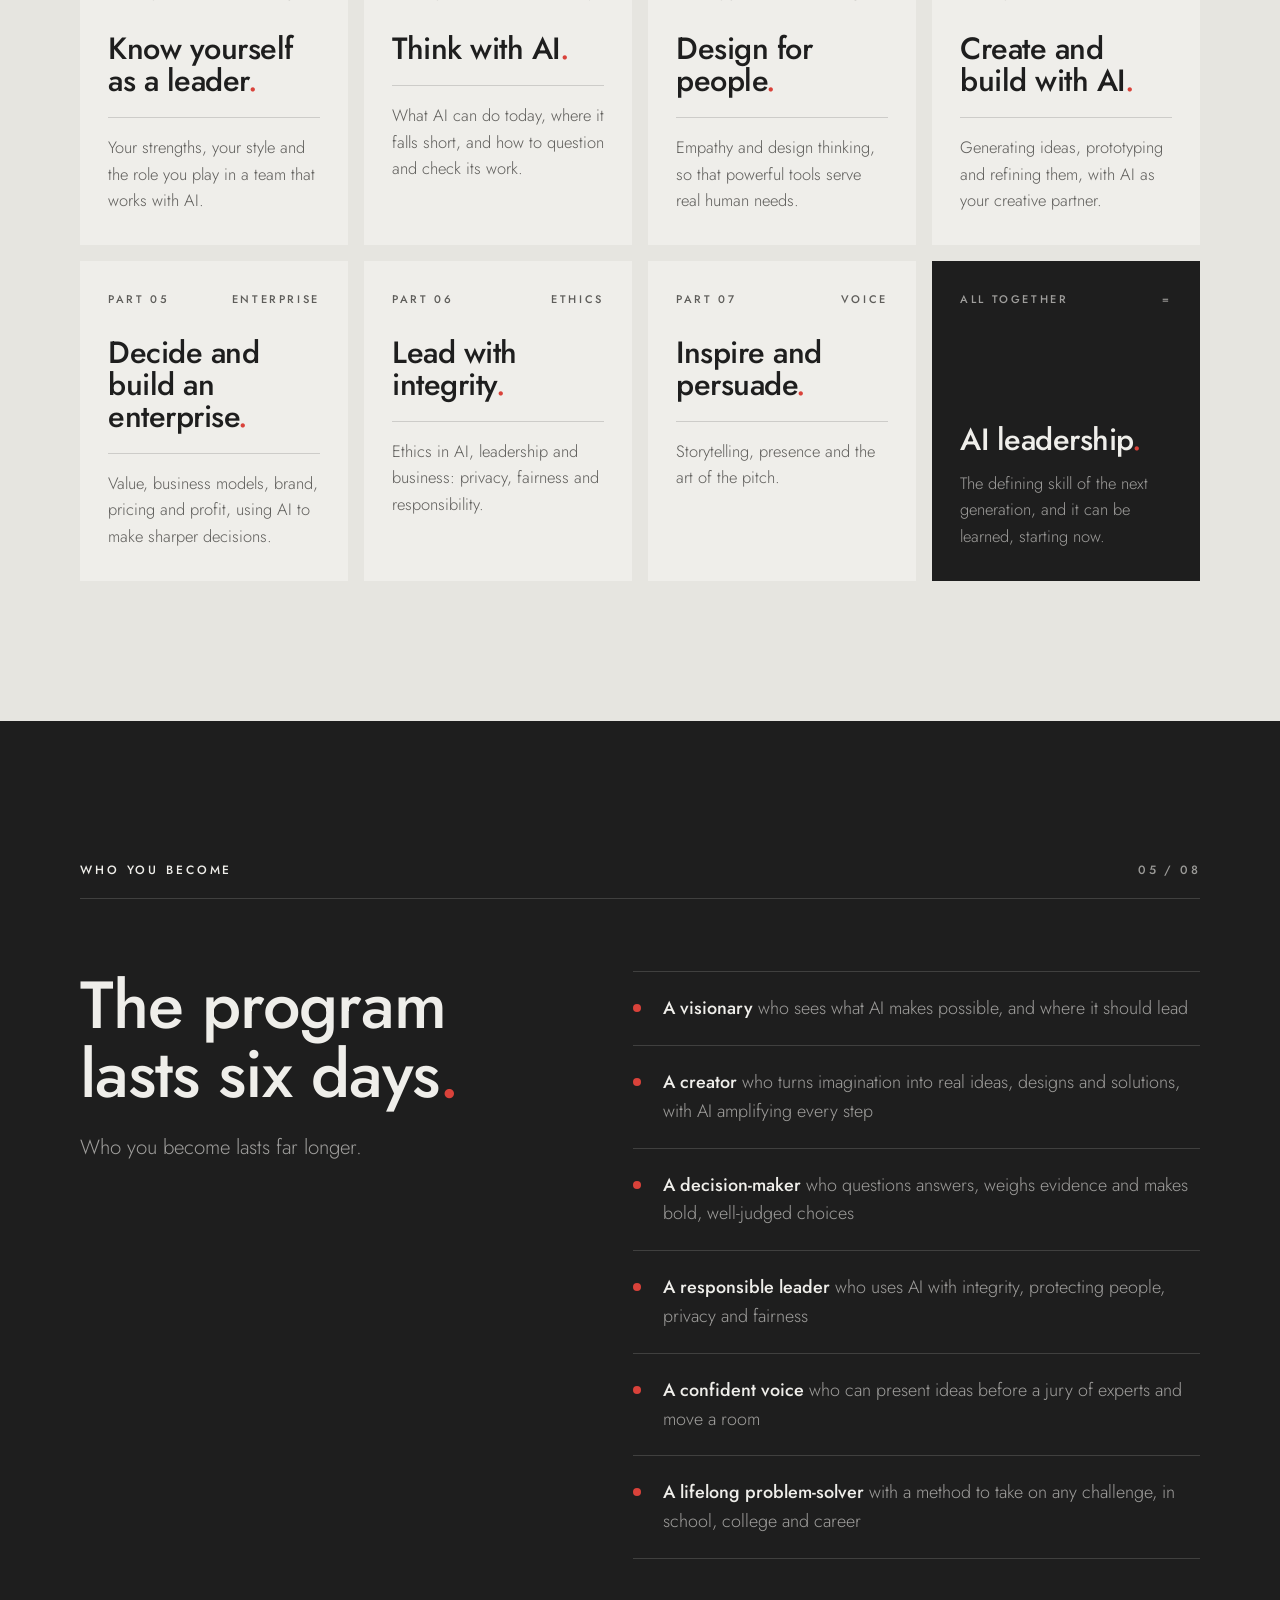
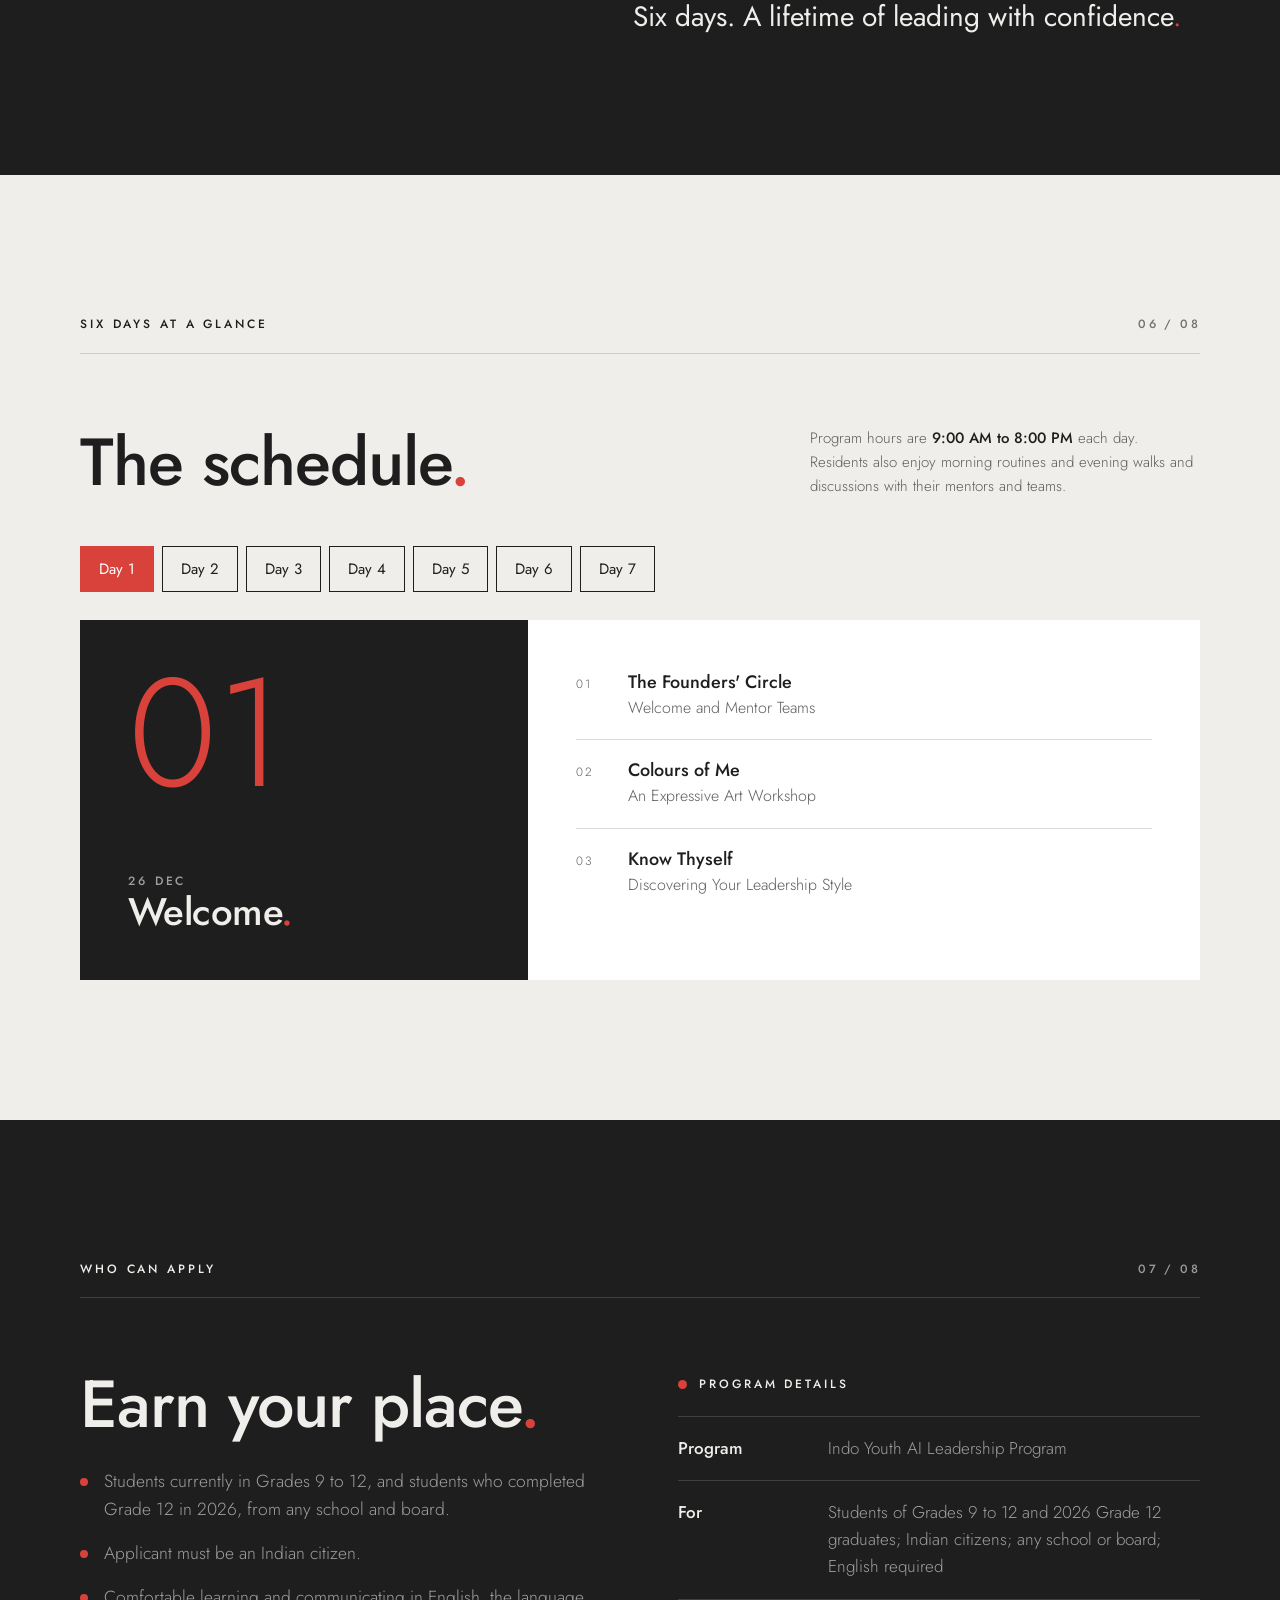
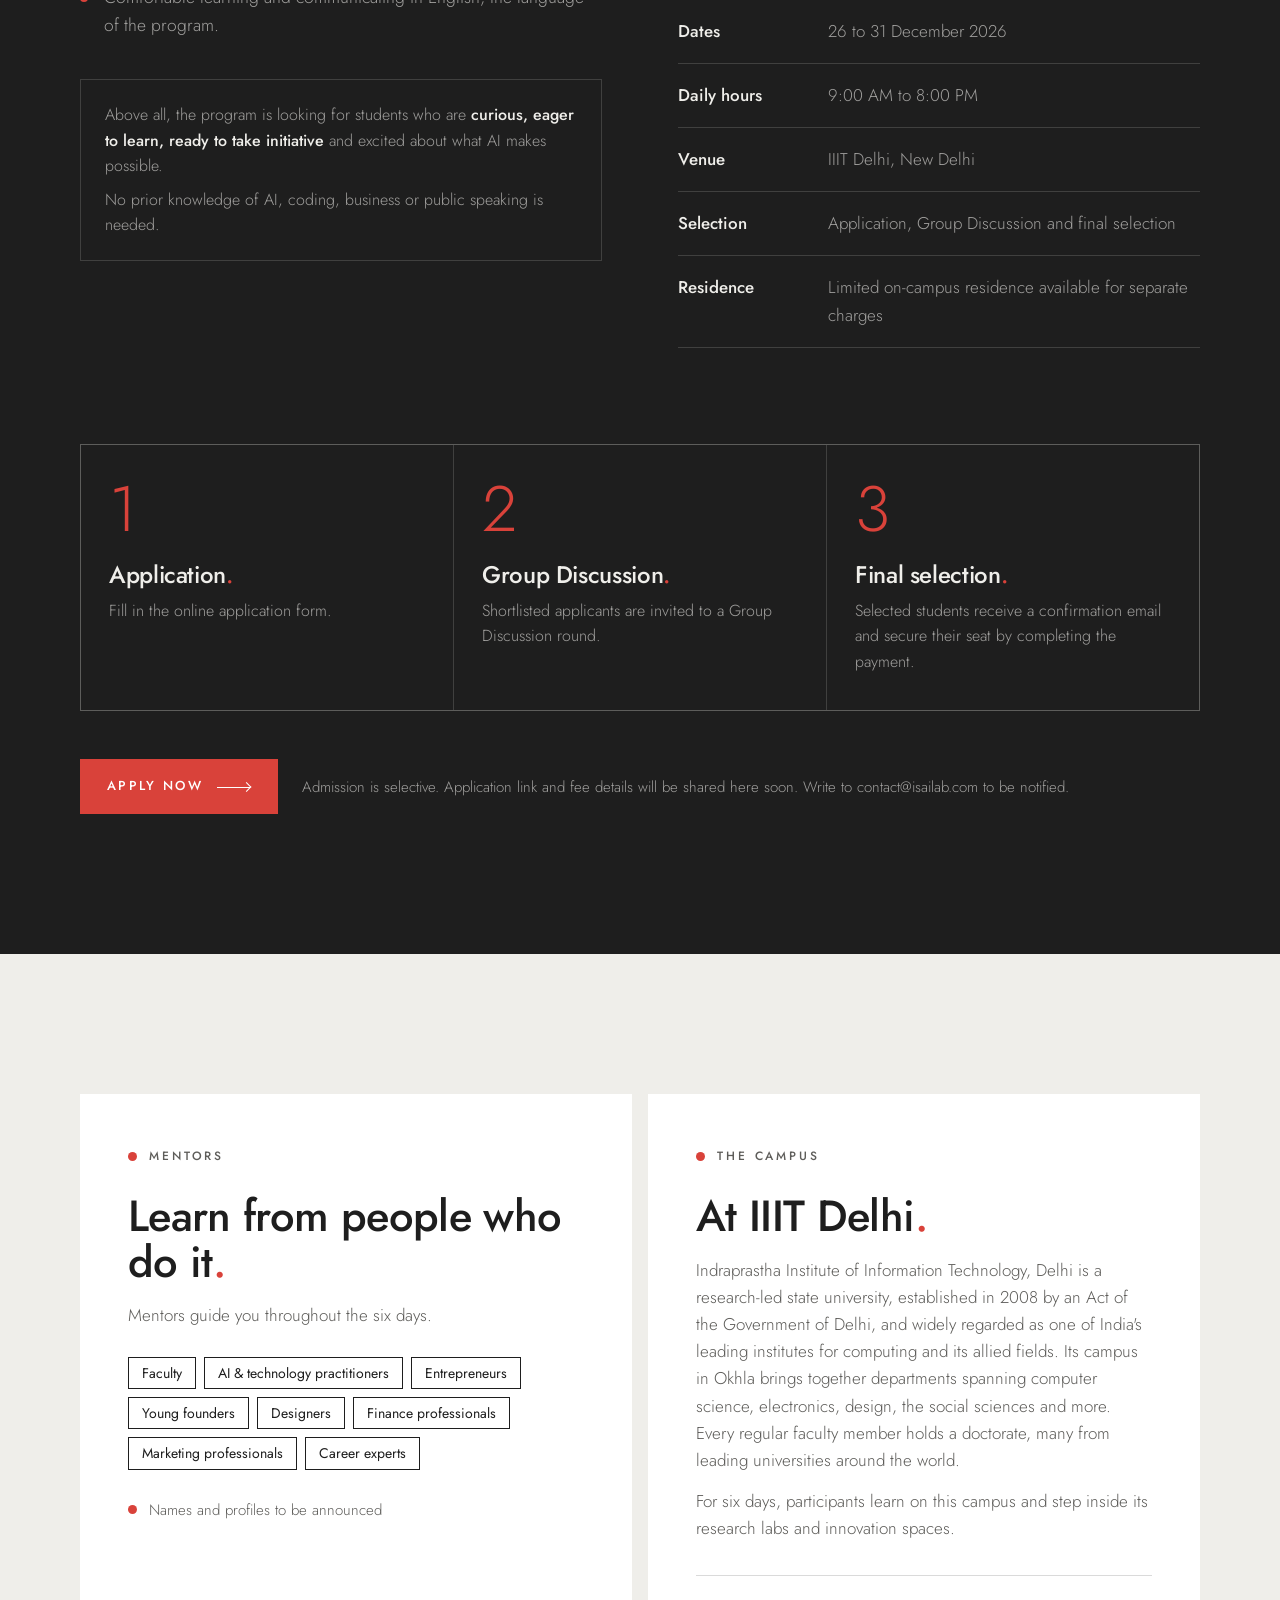
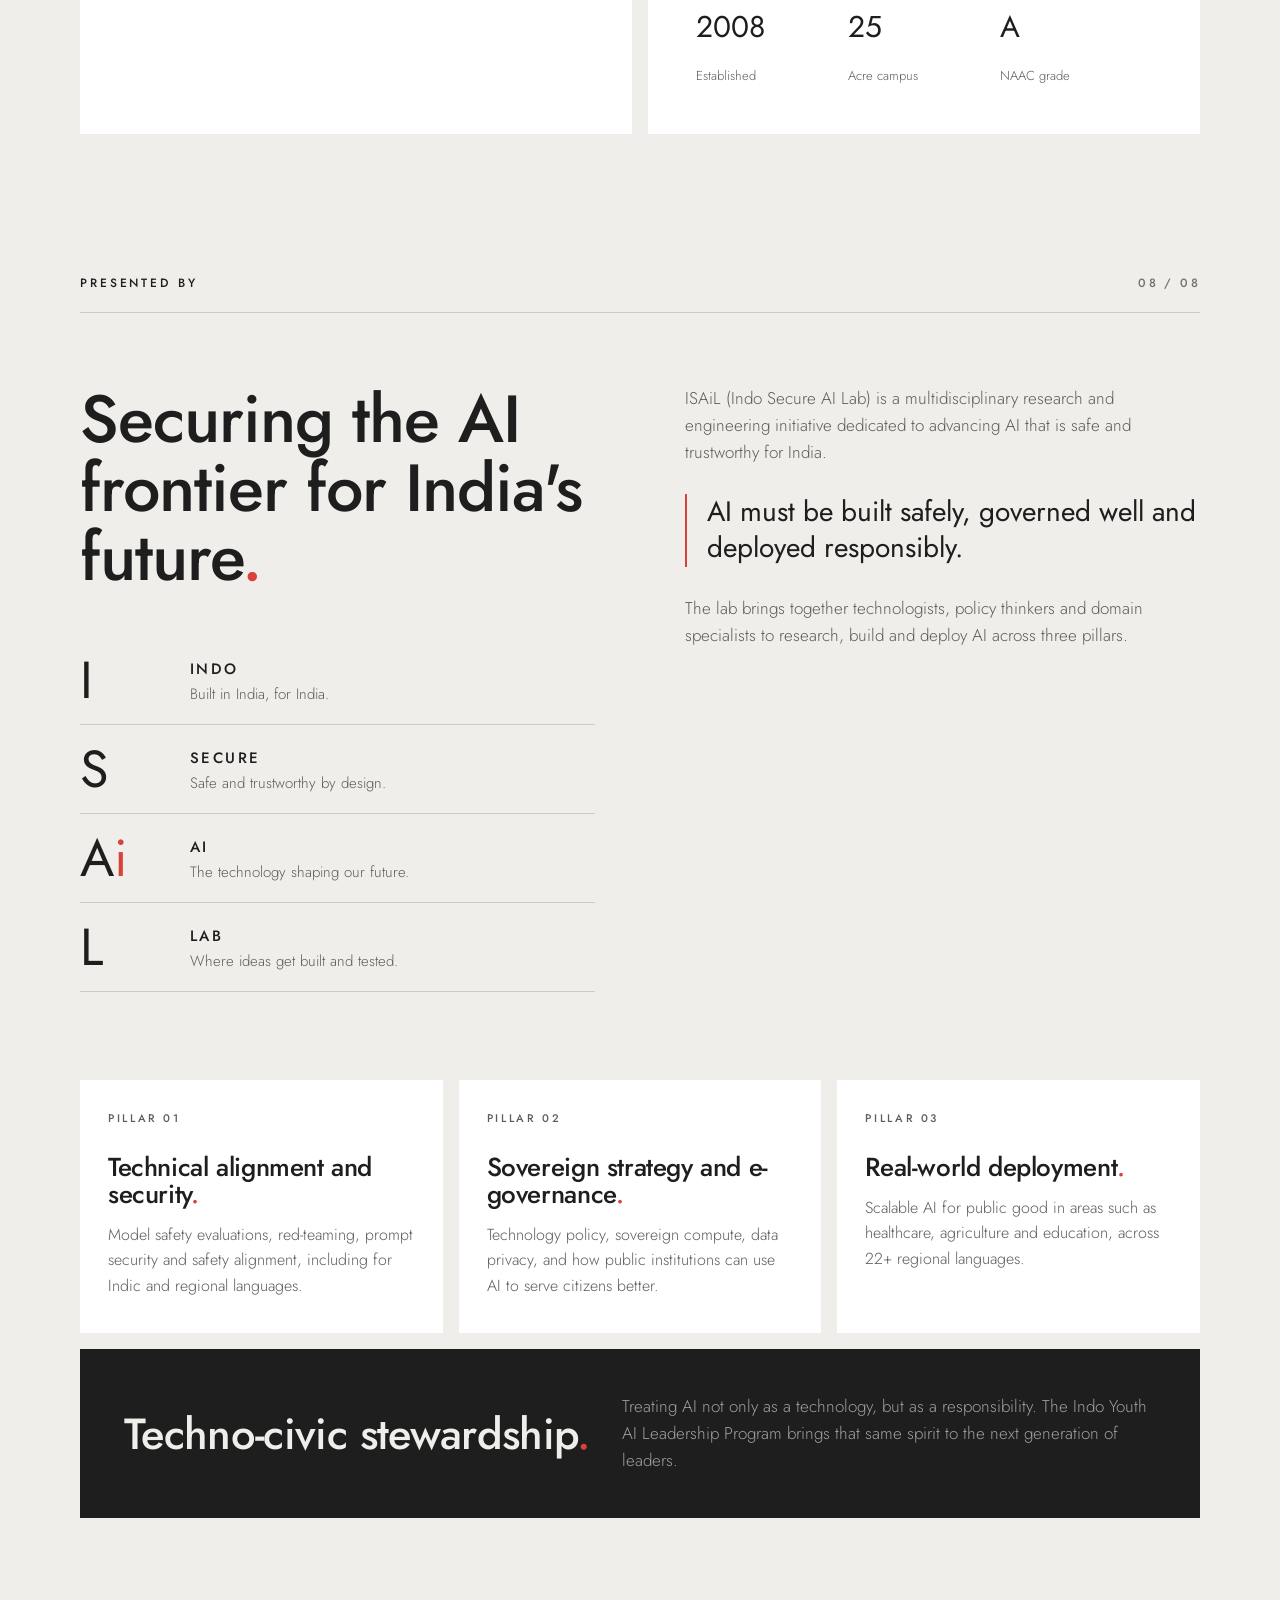
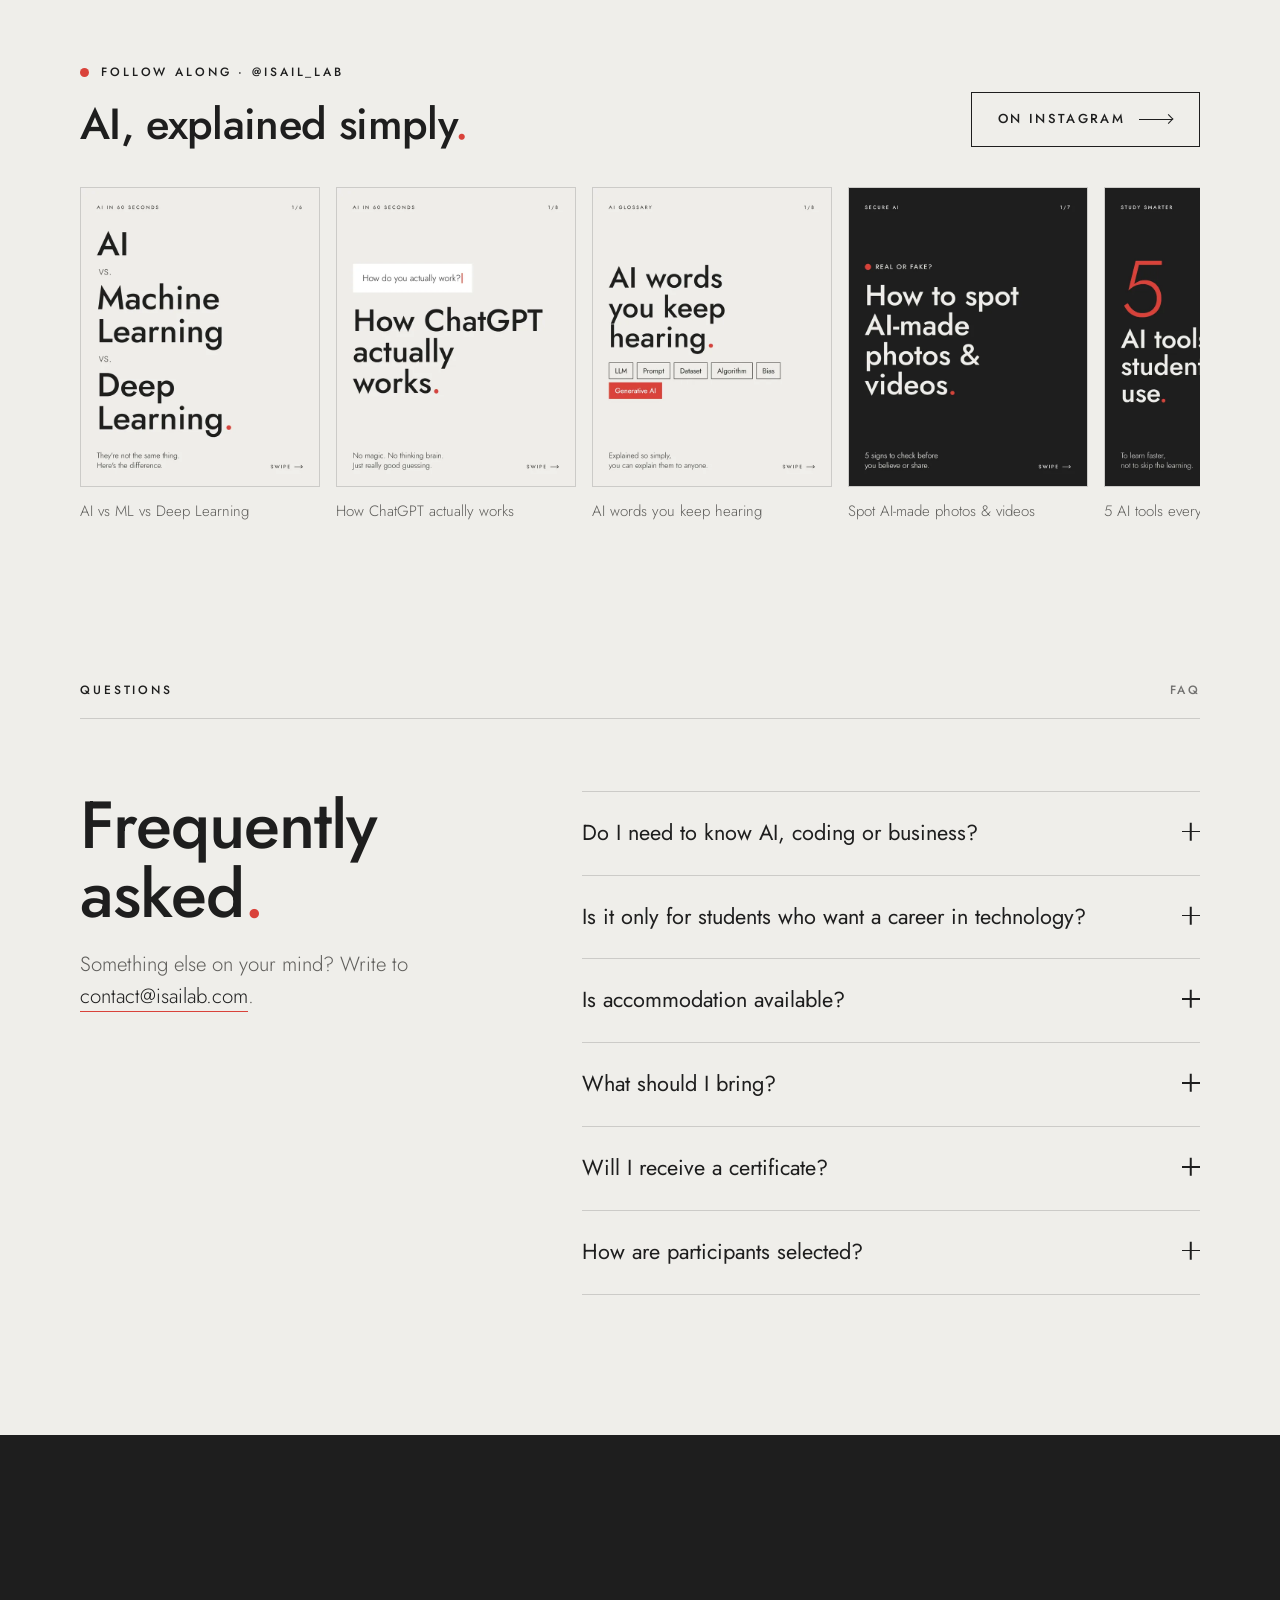
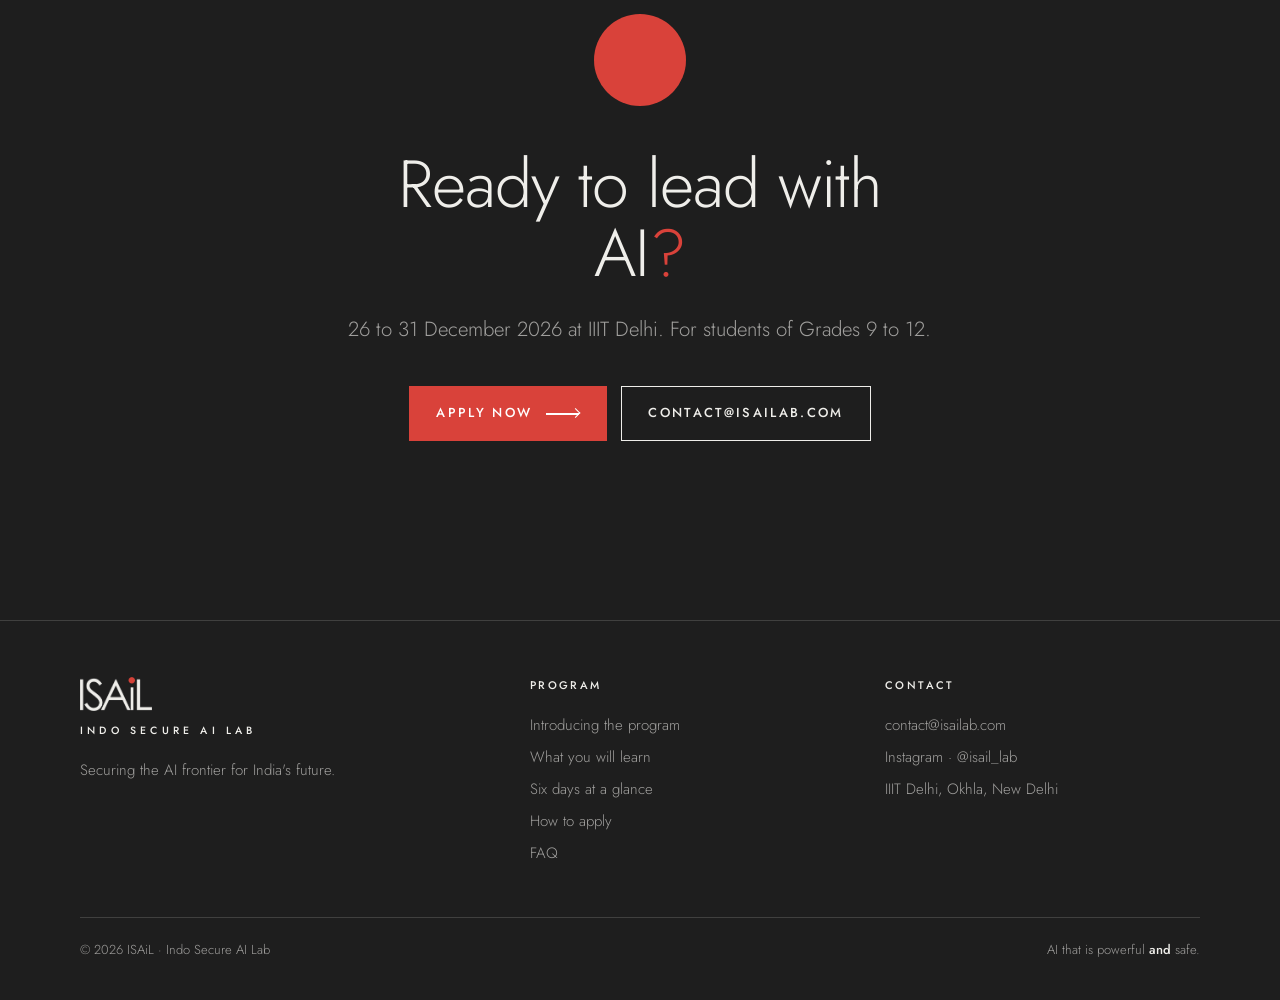
==== commit 409405e7: "Apply site redesign with updated assets, styling, and content" ====
--- a/index.html
+++ b/index.html
@@ -4,26 +4,45 @@
 <head>
   <meta charset="UTF-8">
   <meta name="viewport" content="width=device-width, initial-scale=1.0">
-  <title>ISAiL — Indo Secure AI Labs</title>
-  <link rel="icon" type="image/svg+xml" href="favicon.svg?v=2">
+  <title>Indo Youth AI Leadership Program · ISAiL</title>
+  <meta name="description"
+    content="A six-day AI leadership program at IIIT Delhi for students of Grades 9 to 12. 26 to 31 December 2026. Presented by ISAiL (Indo Secure AI Lab).">
+  <meta property="og:title" content="Indo Youth AI Leadership Program · ISAiL">
+  <meta property="og:description"
+    content="Where tomorrow's leaders learn to lead with AI. 26–31 December 2026 at IIIT Delhi, for Grades 9 to 12.">
+  <meta property="og:type" content="website">
+  <meta property="og:url" content="https://isailab.com/">
+  <meta property="og:image" content="https://isailab.com/assets/og.png">
+  <meta name="twitter:card" content="summary_large_image">
+  <meta name="theme-color" content="#EFEEEA">
+  <link rel="canonical" href="https://isailab.com/">
+  <link rel="icon" type="image/svg+xml" href="favicon.svg?v=3">
   <link rel="sitemap" type="application/xml" href="/sitemap.xml">
+  <script>document.documentElement.classList.add('js');</script>
   <link rel="preconnect" href="https://fonts.googleapis.com">
-  <link
-    href="https://fonts.googleapis.com/css2?family=Space+Grotesk:wght@400;500;600;700&family=Inter:wght@400;500;600;700&family=JetBrains+Mono:wght@400;500&display=swap"
+  <link rel="preconnect" href="https://fonts.gstatic.com" crossorigin>
+  <link href="https://fonts.googleapis.com/css2?family=Jost:ital,wght@0,300;0,400;0,500;0,600;1,300&display=swap"
     rel="stylesheet">
   <style>
     :root {
-      --cream: #F1EDE6;
-      --ink: #1A1917;
-      --ink-soft: #2b2a27;
-      --red: #DA4C3E;
-      --red-dim: #a83c31;
-      --line: rgba(26, 25, 23, 0.12);
-      --line-light: rgba(241, 237, 230, 0.16);
-      --max: 1180px;
-    }
-
-    * {
+      --paper: #EFEEEA;
+      --paper-2: #E6E5E0;
+      --ink: #1E1E1E;
+      --ink-2: #2A2A2A;
+      --red: #D9423A;
+      --white: #FFFFFF;
+      --muted: #5E5D5A;
+      --muted-light: rgba(239, 238, 234, 0.62);
+      --line: rgba(30, 30, 30, 0.16);
+      --line-light: rgba(239, 238, 234, 0.16);
+      --max: 1200px;
+      --gutter: clamp(20px, 4vw, 40px);
+      --ease: cubic-bezier(0.16, 1, 0.3, 1);
+    }
+
+    *,
+    *::before,
+    *::after {
       box-sizing: border-box;
       margin: 0;
       padding: 0;
@@ -31,19 +50,23 @@
 
     html {
       scroll-behavior: smooth;
+      scroll-padding-top: 80px;
     }
 
     body {
-      background: var(--cream);
+      background: var(--paper);
       color: var(--ink);
-      font-family: 'Inter', sans-serif;
+      font-family: 'Jost', system-ui, sans-serif;
+      font-weight: 300;
+      font-size: 17px;
+      line-height: 1.6;
       -webkit-font-smoothing: antialiased;
       overflow-x: hidden;
     }
 
     ::selection {
       background: var(--red);
-      color: var(--cream);
+      color: var(--paper);
     }
 
     a {
@@ -51,1134 +74,2497 @@
       text-decoration: none;
     }
 
+    img {
+      display: block;
+      max-width: 100%;
+    }
+
+    button {
+      font: inherit;
+      color: inherit;
+      background: none;
+      border: 0;
+      cursor: pointer;
+    }
+
+    :focus-visible {
+      outline: 2px solid var(--red);
+      outline-offset: 3px;
+    }
+
     .wrap {
       max-width: var(--max);
       margin: 0 auto;
-      padding: 0 32px;
-    }
-
-    .eyebrow {
-      font-family: 'JetBrains Mono', monospace;
-      font-size: 11.5px;
-      letter-spacing: 0.18em;
+      padding: 0 var(--gutter);
+    }
+
+    /* ---------- type primitives (from the post system) ---------- */
+    .label {
+      font-size: 12px;
+      font-weight: 500;
+      letter-spacing: 0.24em;
       text-transform: uppercase;
-      color: var(--red);
-      display: flex;
+    }
+
+    .dot-label {
+      display: inline-flex;
       align-items: center;
-      gap: 10px;
-    }
-
-    .eyebrow::before {
+      gap: 12px;
+    }
+
+    .dot-label::before {
       content: '';
-      width: 6px;
-      height: 6px;
+      width: 9px;
+      height: 9px;
       border-radius: 50%;
       background: var(--red);
-      flex-shrink: 0;
     }
 
     h1,
     h2,
     h3 {
-      font-family: 'Space Grotesk', sans-serif;
-      font-weight: 600;
-      letter-spacing: -0.02em;
-    }
-
-    .display {
-      font-weight: 700;
-      letter-spacing: -0.03em;
-      line-height: 0.98;
-    }
-
-    /* ===== ANIMATIONS ===== */
-    @keyframes fadeUp {
-      from {
-        opacity: 0;
-        transform: translateY(30px);
-      }
-
-      to {
-        opacity: 1;
-        transform: translateY(0);
-      }
-    }
-
-    .fade-up {
-      animation: fadeUp 0.8s cubic-bezier(0.16, 1, 0.3, 1) forwards;
-      opacity: 0;
-    }
-
-    .delay-1 {
-      animation-delay: 0.1s;
-    }
-
-    .delay-2 {
-      animation-delay: 0.2s;
-    }
-
-    .delay-3 {
-      animation-delay: 0.3s;
-    }
-
-    /* ===== NAV ===== */
-    nav {
+      font-weight: 500;
+      letter-spacing: -0.015em;
+      line-height: 1.04;
+    }
+
+    .stop {
+      color: var(--red);
+    }
+
+    .lede {
+      font-size: clamp(18px, 1.6vw, 21px);
+      line-height: 1.55;
+      color: var(--muted);
+    }
+
+    .on-dark .lede {
+      color: var(--muted-light);
+    }
+
+    /* section header row, like the post corner labels */
+    .sec-top {
+      display: flex;
+      justify-content: space-between;
+      align-items: center;
+      padding-bottom: 18px;
+      margin-bottom: clamp(40px, 6vw, 72px);
+      border-bottom: 1px solid var(--line);
+    }
+
+    .on-dark .sec-top {
+      border-color: var(--line-light);
+    }
+
+    .sec-top .count {
+      font-size: 12px;
+      letter-spacing: 0.2em;
+      opacity: 0.6;
+    }
+
+    section {
+      padding: clamp(80px, 11vw, 140px) 0;
+      position: relative;
+    }
+
+    .on-dark {
+      background: var(--ink);
+      color: var(--paper);
+    }
+
+    .h-xl {
+      font-size: clamp(44px, 7.4vw, 104px);
+    }
+
+    .h-lg {
+      font-size: clamp(36px, 5.2vw, 68px);
+    }
+
+    .h-md {
+      font-size: clamp(28px, 3.4vw, 44px);
+    }
+
+    /* ---------- buttons ---------- */
+    .btn {
+      display: inline-flex;
+      align-items: center;
+      gap: 14px;
+      padding: 16px 26px;
+      font-size: 13px;
+      font-weight: 500;
+      letter-spacing: 0.18em;
+      text-transform: uppercase;
+      border: 1px solid currentColor;
+      transition: background .25s, color .25s, border-color .25s;
+    }
+
+    .btn .arr {
+      transition: transform .3s var(--ease);
+    }
+
+    .btn:hover .arr {
+      transform: translateX(5px);
+    }
+
+    .btn-solid {
+      background: var(--red);
+      border-color: var(--red);
+      color: var(--white);
+    }
+
+    .btn-solid:hover {
+      background: var(--ink);
+      border-color: var(--ink);
+    }
+
+    .on-dark .btn-solid:hover {
+      background: var(--paper);
+      border-color: var(--paper);
+      color: var(--ink);
+    }
+
+    .btn-line:hover {
+      background: var(--ink);
+      color: var(--paper);
+      border-color: var(--ink);
+    }
+
+    .on-dark .btn-line:hover {
+      background: var(--paper);
+      color: var(--ink);
+    }
+
+    .arrow {
+      display: inline-block;
+      width: 34px;
+      height: 10px;
+      position: relative;
+    }
+
+    .arrow::before {
+      content: '';
+      position: absolute;
+      left: 0;
+      right: 1px;
+      top: 50%;
+      height: 1.2px;
+      background: currentColor;
+    }
+
+    .arrow::after {
+      content: '';
+      position: absolute;
+      right: 1px;
+      top: 50%;
+      width: 7px;
+      height: 7px;
+      border-top: 1.2px solid currentColor;
+      border-right: 1.2px solid currentColor;
+      transform: translateY(-50%) rotate(45deg);
+    }
+
+    /* ---------- nav ---------- */
+    .nav {
       position: fixed;
-      top: 0;
-      left: 0;
-      right: 0;
-      z-index: 100;
-      background: rgba(241, 237, 230, 0.82);
-      backdrop-filter: blur(10px);
-      border-bottom: 1px solid var(--line);
+      inset: 0 0 auto 0;
+      z-index: 50;
+      transition: background .3s, border-color .3s;
+      border-bottom: 1px solid transparent;
+    }
+
+    .nav.scrolled {
+      background: rgba(239, 238, 234, 0.9);
+      backdrop-filter: blur(12px);
+      -webkit-backdrop-filter: blur(12px);
+      border-color: var(--line);
     }
 
     .nav-inner {
       max-width: var(--max);
       margin: 0 auto;
-      padding: 18px 32px;
+      padding: 16px var(--gutter);
       display: flex;
       align-items: center;
       justify-content: space-between;
-    }
-
-    .logo-mark {
-      height: 38px;
+      gap: 24px;
+    }
+
+    .nav-logo img {
+      height: 30px;
       width: auto;
-      object-fit: contain;
     }
 
     .nav-links {
       display: flex;
-      gap: 36px;
-      font-size: 13.5px;
+      gap: 30px;
+    }
+
+    .nav-links a {
+      font-size: 12px;
       font-weight: 500;
-    }
-
-    .nav-links a {
-      opacity: 0.7;
-      transition: opacity .2s;
-    }
-
-    .nav-links a:hover {
-      opacity: 1;
-    }
-
-    .nav-cta {
-      font-family: 'JetBrains Mono', monospace;
+      letter-spacing: 0.2em;
+      text-transform: uppercase;
+      position: relative;
+      padding: 6px 0;
+    }
+
+    .nav-links a::after {
+      content: '';
+      position: absolute;
+      left: 0;
+      right: 100%;
+      bottom: 0;
+      height: 1.5px;
+      background: var(--red);
+      transition: right .3s var(--ease);
+    }
+
+    .nav-links a:hover::after {
+      right: 0;
+    }
+
+    .nav .btn {
+      padding: 11px 18px;
       font-size: 12px;
-      letter-spacing: 0.04em;
+    }
+
+    .menu-btn {
+      display: none;
+      width: 40px;
+      height: 40px;
+      position: relative;
+    }
+
+    .menu-btn span {
+      position: absolute;
+      left: 9px;
+      right: 9px;
+      height: 1.5px;
       background: var(--ink);
-      color: var(--cream);
-      padding: 10px 18px;
-      border-radius: 2px;
-      transition: background .2s;
-    }
-
-    .nav-cta:hover {
-      background: var(--red);
-    }
-
-    @media(max-width:860px) {
+      transition: transform .3s, top .3s;
+    }
+
+    .menu-btn span:nth-child(1) {
+      top: 15px;
+    }
+
+    .menu-btn span:nth-child(2) {
+      top: 24px;
+    }
+
+    .nav.open .menu-btn span:nth-child(1) {
+      top: 19px;
+      transform: rotate(45deg);
+    }
+
+    .nav.open .menu-btn span:nth-child(2) {
+      top: 19px;
+      transform: rotate(-45deg);
+    }
+
+    @media (max-width: 960px) {
       .nav-links {
         display: none;
       }
-    }
-
-    /* ===== HERO ===== */
+
+      .menu-btn {
+        display: block;
+      }
+
+      .nav .btn {
+        display: none;
+      }
+
+      .nav.open {
+        background: var(--paper);
+        border-color: var(--line);
+      }
+
+      .nav.open .nav-links {
+        display: flex;
+        flex-direction: column;
+        gap: 0;
+        position: absolute;
+        top: 100%;
+        left: 0;
+        right: 0;
+        background: var(--paper);
+        padding: 8px var(--gutter) 24px;
+        border-bottom: 1px solid var(--line);
+      }
+
+      .nav.open .nav-links a {
+        padding: 16px 0;
+        border-bottom: 1px solid var(--line);
+        font-size: 13px;
+      }
+
+      .nav.open .nav-links a::after {
+        display: none;
+      }
+    }
+
+    /* ---------- hero ---------- */
     .hero {
-      position: relative;
-      min-height: 100vh;
+      min-height: 100svh;
       display: flex;
       flex-direction: column;
-      justify-content: center;
-      padding-top: 120px;
-      padding-bottom: 80px;
+      padding: 110px 0 40px;
       overflow: hidden;
     }
 
-    .hero-orbit {
-      position: absolute;
-      top: -180px;
-      right: -180px;
-      width: 520px;
-      height: 520px;
-      border-radius: 50%;
-      background: radial-gradient(circle at 35% 35%, var(--red), var(--red-dim) 70%);
-      opacity: 0.95;
-      z-index: 0;
-    }
-
-    .hero-ring {
-      position: absolute;
-      top: -60px;
-      right: 60px;
-      width: 640px;
-      height: 640px;
-      border-radius: 50%;
-      border: 1px solid var(--line);
-      z-index: 0;
-    }
-
-    .hero-content {
-      position: relative;
-      z-index: 2;
-    }
-
-    .hero-tag {
-      margin-bottom: 28px;
+    .hero .wrap {
+      flex: 1;
+      display: flex;
+      flex-direction: column;
+      width: 100%;
+    }
+
+    .hero-top {
+      display: flex;
+      justify-content: space-between;
+      gap: 16px;
+      flex-wrap: wrap;
+      color: var(--muted);
+    }
+
+    .hero-body {
+      flex: 1;
+      display: grid;
+      grid-template-columns: minmax(0, 1.35fr) minmax(0, 0.65fr);
+      gap: 48px;
+      align-items: center;
+      padding: 48px 0;
+    }
+
+    .prompt {
+      display: inline-flex;
+      align-items: center;
+      background: var(--white);
+      padding: 14px 20px;
+      font-size: clamp(15px, 1.4vw, 18px);
+      font-weight: 400;
+      margin-bottom: 32px;
+      min-height: 54px;
+      box-shadow: 0 1px 0 rgba(0, 0, 0, 0.04);
+    }
+
+    .caret {
+      display: inline-block;
+      width: 2px;
+      height: 1.15em;
+      background: var(--red);
+      margin-left: 2px;
+      animation: blink 1s steps(1) infinite;
+    }
+
+    @keyframes blink {
+      50% {
+        opacity: 0;
+      }
     }
 
     .hero h1 {
-      font-size: clamp(48px, 7.2vw, 104px);
-      max-width: 920px;
-    }
-
-    .hero h1 span {
-      color: var(--red);
-    }
-
-    .hero-sub {
-      max-width: 560px;
-      margin-top: 28px;
-      font-size: 18px;
-      line-height: 1.6;
-      color: var(--ink-soft);
+      max-width: 13ch;
+    }
+
+    .hero .lede {
+      max-width: 34em;
+      margin-top: 30px;
     }
 
     .hero-actions {
       display: flex;
+      gap: 14px;
+      flex-wrap: wrap;
+      margin-top: 40px;
+    }
+
+    .hero-orb {
+      justify-self: center;
+      width: min(100%, 360px);
+      aspect-ratio: 1;
+      position: relative;
+    }
+
+    .hero-orb .sun {
+      position: absolute;
+      inset: 18%;
+      border-radius: 50%;
+      background: var(--red);
+      animation: breathe 6s ease-in-out infinite;
+    }
+
+    .hero-orb .ring {
+      position: absolute;
+      inset: 0;
+      border: 1px solid var(--line);
+      border-radius: 50%;
+    }
+
+    .hero-orb .ring.r2 {
+      inset: 8%;
+      border-style: dashed;
+      animation: spin 60s linear infinite;
+    }
+
+    .hero-orb .tag {
+      position: absolute;
+      background: var(--white);
+      padding: 8px 14px;
+      font-size: 13px;
+      font-weight: 400;
+      white-space: nowrap;
+      border: 1px solid var(--line);
+    }
+
+    .hero-orb .tag.t1 {
+      top: 6%;
+      left: -6%;
+    }
+
+    .hero-orb .tag.t2 {
+      bottom: 14%;
+      right: -8%;
+    }
+
+    .hero-orb .tag.t3 {
+      bottom: -2%;
+      left: 6%;
+      background: var(--ink);
+      color: var(--paper);
+      border-color: var(--ink);
+    }
+
+    @keyframes breathe {
+
+      0%,
+      100% {
+        transform: scale(1);
+      }
+
+      50% {
+        transform: scale(1.04);
+      }
+    }
+
+    @keyframes spin {
+      to {
+        transform: rotate(360deg);
+      }
+    }
+
+    .hero-meta {
+      display: grid;
+      grid-template-columns: repeat(4, 1fr);
+      border-top: 1px solid var(--line);
+    }
+
+    .hero-meta>div {
+      padding: 20px 20px 0 0;
+    }
+
+    .hero-meta .k {
+      font-size: 11px;
+      font-weight: 500;
+      letter-spacing: 0.22em;
+      text-transform: uppercase;
+      color: var(--muted);
+    }
+
+    .hero-meta .v {
+      font-size: 19px;
+      font-weight: 400;
+      margin-top: 4px;
+      line-height: 1.3;
+    }
+
+    @media (max-width: 900px) {
+      .hero-body {
+        grid-template-columns: 1fr;
+      }
+
+      .hero-orb {
+        display: none;
+      }
+
+      .hero-meta {
+        grid-template-columns: 1fr 1fr;
+      }
+    }
+
+    /* ---------- manifesto ---------- */
+    .manifesto-grid {
+      display: grid;
+      grid-template-columns: minmax(0, 1fr) minmax(0, 1fr);
+      gap: clamp(40px, 7vw, 100px);
+      align-items: end;
+    }
+
+    .manifesto p+p {
+      margin-top: 18px;
+    }
+
+    .fields {
+      display: flex;
+      flex-wrap: wrap;
+      gap: 8px;
+      margin-top: 36px;
+    }
+
+    .chip {
+      border: 1px solid currentColor;
+      padding: 6px 13px;
+      font-size: 14px;
+      font-weight: 400;
+      line-height: 1.3;
+    }
+
+    .on-dark .chip {
+      border-color: var(--line-light);
+      color: var(--paper);
+    }
+
+    .chip.red {
+      background: var(--red);
+      border-color: var(--red);
+      color: var(--white);
+    }
+
+    .rare {
+      margin-top: clamp(64px, 9vw, 110px);
+      padding-top: 40px;
+      border-top: 1px solid var(--line-light);
+      display: grid;
+      grid-template-columns: 1fr 1fr;
+      gap: 40px;
+    }
+
+    .rare .q {
+      font-size: clamp(26px, 3.2vw, 40px);
+      font-weight: 400;
+      line-height: 1.15;
+    }
+
+    .rare .q.dim {
+      color: rgba(239, 238, 234, 0.45);
+    }
+
+    .leadership {
+      margin-top: 48px;
+      font-size: clamp(18px, 1.6vw, 21px);
+      max-width: 46em;
+      color: var(--muted-light);
+    }
+
+    .leadership b {
+      color: var(--paper);
+      font-weight: 500;
+    }
+
+    @media (max-width: 860px) {
+
+      .manifesto-grid,
+      .rare {
+        grid-template-columns: 1fr;
+      }
+    }
+
+    /* ---------- introducing ---------- */
+    .not-list {
+      list-style: none;
+      margin-top: 8px;
+    }
+
+    .not-list li {
+      font-size: clamp(30px, 4.6vw, 60px);
+      font-weight: 500;
+      line-height: 1.12;
+      letter-spacing: -0.015em;
+    }
+
+    .strike {
+      position: relative;
+      color: rgba(30, 30, 30, 0.38);
+    }
+
+    .strike::after {
+      content: '';
+      position: absolute;
+      left: -2%;
+      top: 54%;
+      height: 0.09em;
+      background: var(--red);
+      width: 0;
+      transition: width .8s var(--ease);
+    }
+
+    .in .strike::after {
+      width: 104%;
+    }
+
+    .not-list li:nth-child(2) .strike::after {
+      transition-delay: .25s;
+    }
+
+    .not-list li:nth-child(3) .strike::after {
+      transition-delay: .5s;
+    }
+
+    .intro-grid {
+      display: grid;
+      grid-template-columns: minmax(0, 1.1fr) minmax(0, 0.9fr);
+      gap: clamp(40px, 7vw, 100px);
+      align-items: start;
+    }
+
+    .intro-copy p {
+      color: var(--muted);
+      font-size: 18px;
+    }
+
+    .intro-copy p+p {
+      margin-top: 18px;
+    }
+
+    .intro-copy .first {
+      color: var(--ink);
+      font-size: clamp(22px, 2.2vw, 28px);
+      line-height: 1.3;
+      font-weight: 400;
+    }
+
+    .irl {
+      background: var(--white);
+      padding: 22px 24px;
+      margin-top: 32px;
+    }
+
+    .irl .label {
+      font-size: 10.5px;
+      color: var(--muted);
+      display: block;
+      margin-bottom: 8px;
+    }
+
+    .irl p {
+      color: var(--ink) !important;
+      font-size: 16px !important;
+      font-weight: 400;
+    }
+
+    @media (max-width: 860px) {
+      .intro-grid {
+        grid-template-columns: 1fr;
+      }
+    }
+
+    /* ---------- six days (name-style rows) ---------- */
+    .feature-row {
+      display: grid;
+      grid-template-columns: 120px minmax(0, 1fr) minmax(0, 1.2fr);
+      gap: 32px;
+      padding: 34px 0;
+      border-bottom: 1px solid var(--line);
+      align-items: baseline;
+    }
+
+    .feature-row:first-of-type {
+      border-top: 1px solid var(--line);
+    }
+
+    .feature-row .n {
+      font-size: clamp(48px, 5vw, 68px);
+      font-weight: 300;
+      line-height: 0.9;
+      color: var(--red);
+    }
+
+    .feature-row h3 {
+      font-size: clamp(22px, 2.2vw, 28px);
+      font-weight: 500;
+      letter-spacing: 0.02em;
+      text-transform: uppercase;
+    }
+
+    .feature-row p {
+      color: var(--muted);
+    }
+
+    .feature-row:hover h3 {
+      color: var(--red);
+    }
+
+    .feature-row h3 {
+      transition: color .25s;
+    }
+
+    @media (max-width: 760px) {
+      .feature-row {
+        grid-template-columns: 64px 1fr;
+        gap: 10px 20px;
+      }
+
+      .feature-row p {
+        grid-column: 2;
+      }
+
+      .feature-row .n {
+        grid-row: span 2;
+      }
+    }
+
+    /* ---------- curriculum (glossary cards) ---------- */
+    #learn {
+      background: var(--paper-2);
+    }
+
+    .learn-head {
+      display: grid;
+      grid-template-columns: minmax(0, 1fr) minmax(0, 1fr);
+      gap: 40px;
+      align-items: end;
+      margin-bottom: 56px;
+    }
+
+    .cards {
+      display: grid;
+      grid-template-columns: repeat(auto-fill, minmax(min(100%, 330px), 1fr));
       gap: 16px;
-      margin-top: 44px;
-      flex-wrap: wrap;
-      align-items: center;
-    }
-
-    .btn-primary {
-      background: var(--ink);
-      color: var(--cream);
-      padding: 15px 28px;
-      border-radius: 2px;
-      font-size: 14px;
-      font-weight: 600;
-      display: inline-flex;
-      align-items: center;
-      gap: 10px;
-      transition: transform .2s, background .2s;
-    }
-
-    .btn-primary:hover {
-      background: var(--red);
-      transform: translateY(-2px);
-      box-shadow: 0 8px 24px rgba(218, 76, 62, 0.3);
-    }
-
-    .btn-ghost {
-      padding: 15px 4px;
-      font-size: 14px;
-      font-weight: 600;
-      border-bottom: 1px solid var(--ink);
-      transition: border-color .2s, color .2s;
-    }
-
-    .btn-ghost:hover {
-      color: var(--red);
-      border-color: var(--red);
-    }
-
-    .hero-meta {
-      margin-top: 96px;
-      display: grid;
-      grid-template-columns: repeat(3, 1fr);
-      gap: 0;
-      border-top: 1px solid var(--line);
-      padding-top: 24px;
-      max-width: 760px;
-    }
-
-    .hero-meta div {
-      padding-right: 24px;
-    }
-
-    .hero-meta .n {
-      font-family: 'JetBrains Mono', monospace;
+    }
+
+    @media (max-width: 860px) {
+      .learn-head {
+        grid-template-columns: 1fr;
+        gap: 20px;
+      }
+    }
+
+    @media (min-width: 1140px) {
+      .cards {
+        grid-template-columns: repeat(4, 1fr);
+      }
+    }
+
+    .card {
+      background: var(--paper);
+      padding: 30px 28px 32px;
+      display: flex;
+      flex-direction: column;
+      min-height: 260px;
+      transition: transform .35s var(--ease), box-shadow .35s var(--ease);
+    }
+
+    .card:hover {
+      transform: translateY(-4px);
+      box-shadow: 0 18px 40px rgba(30, 30, 30, 0.08);
+    }
+
+    .card .label {
       font-size: 11px;
-      color: var(--red);
-      letter-spacing: 0.1em;
-      text-transform: uppercase;
-    }
-
-    .hero-meta .v {
-      font-family: 'Space Grotesk', sans-serif;
-      font-weight: 600;
-      font-size: 20px;
-      margin-top: 6px;
-    }
-
-    @media(max-width:700px) {
-      .hero-meta {
-        grid-template-columns: 1fr;
-        gap: 18px;
-      }
-
-      .hero-orbit,
-      .hero-ring {
-        display: none;
-      }
-    }
-
-    /* ===== SECTION shared ===== */
-    section {
-      padding: 120px 0;
-      position: relative;
-    }
-
-    .section-head {
-      max-width: 680px;
-      margin-bottom: 64px;
-    }
-
-    .section-head h2 {
-      font-size: clamp(32px, 4vw, 52px);
-      margin-top: 18px;
-    }
-
-    .section-head p {
-      margin-top: 18px;
-      font-size: 16.5px;
-      line-height: 1.7;
-      color: var(--ink-soft);
-    }
-
-    .rule {
+      color: var(--muted);
+      display: flex;
+      justify-content: space-between;
+    }
+
+    .card h3 {
+      font-size: clamp(26px, 2.4vw, 32px);
+      margin-top: 28px;
+    }
+
+    .card .rule {
       height: 1px;
       background: var(--line);
-      width: 100%;
-    }
-
-    /* ===== WHO WE ARE ===== */
-    #about {
-      background: var(--cream);
-    }
-
-    .about-grid {
+      margin: 20px 0 16px;
+    }
+
+    .card p {
+      color: var(--muted);
+      font-size: 16.5px;
+    }
+
+    .card.dark {
+      background: var(--ink);
+      color: var(--paper);
+      justify-content: space-between;
+    }
+
+    .card.dark p {
+      color: var(--muted-light);
+    }
+
+    .card.dark h3 {
+      margin-top: 0;
+    }
+
+    /* ---------- who you become ---------- */
+    .become {
       display: grid;
-      grid-template-columns: 1.1fr 0.9fr;
-      gap: 80px;
-      align-items: start;
-    }
-
-    .about-copy p {
+      grid-template-columns: minmax(0, 0.9fr) minmax(0, 1.1fr);
+      gap: clamp(40px, 7vw, 100px);
+    }
+
+    .become-list {
+      list-style: none;
+    }
+
+    .become-list li {
+      display: grid;
+      grid-template-columns: 22px 1fr;
+      gap: 8px;
+      padding: 22px 0;
+      border-bottom: 1px solid var(--line-light);
+      font-size: 18px;
+      color: var(--muted-light);
+    }
+
+    .become-list li:first-child {
+      border-top: 1px solid var(--line-light);
+    }
+
+    .become-list li::before {
+      content: '';
+      width: 8px;
+      height: 8px;
+      border-radius: 50%;
+      background: var(--red);
+      margin-top: 10px;
+    }
+
+    .become-list b {
+      color: var(--paper);
+      font-weight: 500;
+    }
+
+    .become .sticky {
+      position: sticky;
+      top: 120px;
+      align-self: start;
+    }
+
+    .become .closer {
+      margin-top: 40px;
+      font-size: clamp(22px, 2.2vw, 28px);
+      font-weight: 400;
+      line-height: 1.3;
+    }
+
+    @media (max-width: 860px) {
+      .become {
+        grid-template-columns: 1fr;
+      }
+
+      .become .sticky {
+        position: static;
+      }
+    }
+
+    /* ---------- schedule ---------- */
+    .sched-head {
+      display: flex;
+      justify-content: space-between;
+      align-items: end;
+      gap: 32px;
+      flex-wrap: wrap;
+      margin-bottom: 48px;
+    }
+
+    .hours {
+      font-size: 15px;
+      color: var(--muted);
+      max-width: 26em;
+    }
+
+    .hours b {
+      color: var(--ink);
+      font-weight: 500;
+    }
+
+    .tabs {
+      display: flex;
+      gap: 8px;
+      flex-wrap: wrap;
+      margin-bottom: 28px;
+    }
+
+    .tab {
+      border: 1px solid var(--ink);
+      padding: 10px 18px;
+      font-size: 15px;
+      font-weight: 400;
+      transition: background .2s, color .2s;
+    }
+
+    .tab:hover {
+      background: var(--white);
+    }
+
+    .tab[aria-selected="true"] {
+      background: var(--red);
+      border-color: var(--red);
+      color: var(--white);
+    }
+
+    .day {
+      display: grid;
+      grid-template-columns: minmax(0, 0.8fr) minmax(0, 1.2fr);
+      background: var(--white);
+    }
+
+    .js .day[hidden] {
+      display: none;
+    }
+
+    .day-side {
+      background: var(--ink);
+      color: var(--paper);
+      padding: clamp(28px, 4vw, 48px);
+      display: flex;
+      flex-direction: column;
+      justify-content: space-between;
+      gap: 40px;
+      min-height: 360px;
+    }
+
+    .day-side .big {
+      font-size: clamp(90px, 12vw, 160px);
+      font-weight: 300;
+      line-height: 0.85;
+      color: var(--red);
+    }
+
+    .day-side h3 {
+      font-size: clamp(28px, 3vw, 40px);
+    }
+
+    .day-list {
+      list-style: none;
+      padding: clamp(16px, 3vw, 32px) clamp(24px, 4vw, 48px);
+    }
+
+    .day-list li {
+      display: grid;
+      grid-template-columns: 40px 1fr;
+      gap: 12px;
+      padding: 18px 0;
+      border-bottom: 1px solid var(--line);
+    }
+
+    .day-list li:last-child {
+      border-bottom: none;
+    }
+
+    .day-list .i {
+      font-size: 12px;
+      letter-spacing: 0.16em;
+      color: var(--muted);
+      padding-top: 5px;
+    }
+
+    .day-list b {
+      font-weight: 500;
+      font-size: 18px;
+      display: block;
+      line-height: 1.35;
+    }
+
+    .day-list span {
+      color: var(--muted);
       font-size: 16px;
-      line-height: 1.8;
-      color: var(--ink-soft);
-      margin-bottom: 20px;
-    }
-
-    .about-copy strong {
-      color: var(--ink);
-      font-weight: 600;
-    }
-
-    .about-quote {
-      border-left: 2px solid var(--red);
-      padding-left: 22px;
-      margin-top: 36px;
-      font-family: 'Space Grotesk', sans-serif;
-      font-size: 19px;
+    }
+
+    .day-list li.hl b {
+      color: var(--red);
+    }
+
+    .js-only {
+      display: none;
+    }
+
+    .js .js-only {
+      display: flex;
+    }
+
+    html:not(.js) .day+.day {
+      margin-top: 16px;
+    }
+
+    @media (max-width: 800px) {
+      .day {
+        grid-template-columns: 1fr;
+      }
+
+      .day-side {
+        min-height: 0;
+        flex-direction: row;
+        align-items: end;
+      }
+
+      .day-side .big {
+        font-size: 84px;
+      }
+    }
+
+    /* ---------- apply ---------- */
+    .apply-grid {
+      display: grid;
+      grid-template-columns: minmax(0, 1fr) minmax(0, 1fr);
+      gap: clamp(40px, 6vw, 80px);
+    }
+
+    .sheet {
+      list-style: none;
+    }
+
+    .sheet li {
+      display: grid;
+      grid-template-columns: 130px 1fr;
+      gap: 20px;
+      padding: 18px 0;
+      border-bottom: 1px solid var(--line-light);
+    }
+
+    .sheet li:first-child {
+      border-top: 1px solid var(--line-light);
+    }
+
+    .sheet .k {
       font-weight: 500;
-      line-height: 1.5;
-    }
-
-    @media(max-width:860px) {
-      .about-grid {
-        grid-template-columns: 1fr;
-        gap: 40px;
-      }
-    }
-
-    /* ===== PILLARS (tree) ===== */
-    #pillars {
-      background: var(--ink);
-      color: var(--cream);
-    }
-
-    #pillars .eyebrow {
-      color: var(--red);
-    }
-
-    #pillars .section-head p {
-      color: rgba(241, 237, 230, 0.68);
-    }
-
-    .tree {
-      margin-top: 20px;
-      text-align: center;
-    }
-
-    .tree-root {
-      display: inline-block;
-      font-family: 'JetBrains Mono', monospace;
-      font-size: 13px;
-      letter-spacing: 0.1em;
-      text-transform: uppercase;
-      color: var(--cream);
+      color: var(--paper);
+    }
+
+    .sheet .v {
+      color: var(--muted-light);
+    }
+
+    .elig {
+      list-style: none;
+      margin-top: 28px;
+    }
+
+    .elig li {
+      position: relative;
+      padding: 0 0 16px 24px;
+      color: var(--muted-light);
+      font-size: 17.5px;
+    }
+
+    .elig li::before {
+      content: '';
+      position: absolute;
+      left: 0;
+      top: 11px;
+      width: 8px;
+      height: 8px;
+      border-radius: 50%;
+      background: var(--red);
+    }
+
+    .note-box {
       border: 1px solid var(--line-light);
-      padding: 10px 22px;
-      border-radius: 2px;
-    }
-
-    .tree-stem {
-      width: 1px;
-      height: 44px;
-      background: var(--line-light);
-      margin: 0 auto;
-    }
-
-    .pillars-grid {
+      padding: 22px 24px;
+      margin-top: 24px;
+    }
+
+    .note-box p {
+      color: var(--muted-light);
+      font-size: 16px;
+    }
+
+    .note-box p+p {
+      margin-top: 8px;
+    }
+
+    .note-box b {
+      color: var(--paper);
+      font-weight: 500;
+    }
+
+    .steps {
       display: grid;
       grid-template-columns: repeat(3, 1fr);
       gap: 1px;
       background: var(--line-light);
       border: 1px solid var(--line-light);
-      margin-top: 0;
-    }
-
-    .pillar {
+      margin-top: clamp(64px, 8vw, 96px);
+    }
+
+    .step {
       background: var(--ink);
-      padding: 40px 32px;
-      position: relative;
-      transition: transform 0.3s ease, background 0.3s ease;
-    }
-
-    .pillar:hover {
-      transform: translateY(-8px);
-      background: #22211e;
-      z-index: 10;
-      border-radius: 4px;
-      box-shadow: 0 20px 40px rgba(0, 0, 0, 0.4);
-    }
-
-    .pillar::before {
+      padding: 32px 28px 36px;
+    }
+
+    .step .n {
+      font-size: 64px;
+      font-weight: 300;
+      line-height: 1;
+      color: var(--red);
+    }
+
+    .step h3 {
+      font-size: 24px;
+      margin: 22px 0 10px;
+    }
+
+    .step p {
+      color: var(--muted-light);
+      font-size: 16px;
+    }
+
+    .apply-cta {
+      margin-top: 48px;
+      display: flex;
+      align-items: center;
+      gap: 24px;
+      flex-wrap: wrap;
+    }
+
+    .apply-cta .small {
+      color: var(--muted-light);
+      font-size: 15px;
+    }
+
+    @media (max-width: 860px) {
+
+      .apply-grid,
+      .steps {
+        grid-template-columns: 1fr;
+      }
+
+      .sheet li {
+        grid-template-columns: 1fr;
+        gap: 2px;
+      }
+    }
+
+    /* ---------- mentors + campus ---------- */
+    .two-up {
+      display: grid;
+      grid-template-columns: 1fr 1fr;
+      gap: 16px;
+    }
+
+    .panel {
+      background: var(--white);
+      padding: clamp(28px, 4vw, 48px);
+    }
+
+    .panel h2 {
+      margin: 24px 0 18px;
+    }
+
+    .panel p {
+      color: var(--muted);
+    }
+
+    .panel .chips {
+      display: flex;
+      flex-wrap: wrap;
+      gap: 8px;
+      margin-top: 28px;
+    }
+
+    .tba {
+      margin-top: 28px;
+      display: flex;
+      align-items: center;
+      gap: 12px;
+      font-size: 15px;
+      color: var(--muted);
+    }
+
+    .tba::before {
       content: '';
-      position: absolute;
-      top: -45px;
-      left: 50%;
-      width: 1px;
-      height: 44px;
-      background: var(--line-light);
-    }
-
-    .pillar .idx {
-      font-family: 'JetBrains Mono', monospace;
-      font-size: 12px;
-      color: var(--red);
-      letter-spacing: 0.1em;
-    }
-
-    .pillar h3 {
-      font-size: 22px;
-      margin-top: 16px;
-      color: var(--cream);
-    }
-
-    .pillar p {
-      margin-top: 14px;
-      font-size: 14.5px;
-      line-height: 1.7;
-      color: rgba(241, 237, 230, 0.62);
-    }
-
-    @media(max-width:860px) {
-      .pillars-grid {
+      width: 9px;
+      height: 9px;
+      border-radius: 50%;
+      background: var(--red);
+      animation: blink 1.6s steps(1) infinite;
+    }
+
+    .facts {
+      display: grid;
+      grid-template-columns: repeat(3, 1fr);
+      border-top: 1px solid var(--line);
+      margin-top: 32px;
+    }
+
+    .facts div {
+      padding: 18px 12px 0 0;
+    }
+
+    .facts .v {
+      font-size: 30px;
+      font-weight: 400;
+      line-height: 1;
+    }
+
+    .facts .k {
+      font-size: 13px;
+      color: var(--muted);
+      margin-top: 6px;
+    }
+
+    @media (max-width: 860px) {
+      .two-up {
         grid-template-columns: 1fr;
       }
-
-      .pillar::before {
-        display: none;
-      }
-    }
-
-    /* ===== BOOTCAMP ===== */
-    #bootcamp {
-      background: var(--cream);
-    }
-
-    .bc-hero {
-      background: var(--ink);
-      color: var(--cream);
-      border-radius: 4px;
-      padding: 64px 56px;
-      position: relative;
-      overflow: hidden;
-    }
-
-    .bc-orbit {
-      position: absolute;
-      top: -120px;
-      right: -100px;
-      width: 340px;
-      height: 340px;
-      border-radius: 50%;
-      background: radial-gradient(circle at 35% 35%, var(--red), var(--red-dim) 70%);
-      opacity: 0.9;
-    }
-
-    .bc-inner {
-      position: relative;
-      z-index: 2;
-      max-width: 640px;
-    }
-
-    .bc-inner .eyebrow {
-      color: var(--red);
-    }
-
-    .bc-inner h2 {
-      font-size: clamp(30px, 4.5vw, 52px);
-      margin-top: 16px;
-      color: var(--cream);
-    }
-
-    .bc-inner h2 em {
+    }
+
+    /* ---------- about ISAiL ---------- */
+    .about-grid {
+      display: grid;
+      grid-template-columns: minmax(0, 1fr) minmax(0, 1fr);
+      gap: clamp(40px, 7vw, 100px);
+    }
+
+    .name-rows {
+      list-style: none;
+    }
+
+    .name-rows li {
+      display: grid;
+      grid-template-columns: 90px 1fr;
+      align-items: center;
+      gap: 20px;
+      padding: 18px 0;
+      border-bottom: 1px solid var(--line);
+    }
+
+    .name-rows .L {
+      font-size: 52px;
+      font-weight: 400;
+      line-height: 1;
+    }
+
+    .name-rows .L i {
       font-style: normal;
       color: var(--red);
     }
 
-    .bc-inner p {
-      margin-top: 20px;
+    .name-rows b {
+      font-weight: 500;
+      letter-spacing: 0.16em;
+      font-size: 15px;
+    }
+
+    .name-rows span span {
+      display: block;
+      color: var(--muted);
+      font-size: 15px;
+    }
+
+    .about-copy p {
+      color: var(--muted);
+    }
+
+    .about-copy p+p {
+      margin-top: 16px;
+    }
+
+    .about-copy .belief {
+      font-size: clamp(22px, 2.2vw, 28px);
+      line-height: 1.3;
+      font-weight: 400;
+      color: var(--ink);
+      border-left: 2px solid var(--red);
+      padding-left: 20px;
+      margin: 28px 0;
+    }
+
+    .pillars {
+      display: grid;
+      grid-template-columns: repeat(3, 1fr);
+      gap: 16px;
+      margin-top: clamp(56px, 7vw, 88px);
+    }
+
+    .pillar {
+      background: var(--white);
+      padding: 30px 28px 34px;
+    }
+
+    .pillar .label {
+      font-size: 11px;
+      color: var(--muted);
+    }
+
+    .pillar h3 {
+      font-size: 26px;
+      margin: 26px 0 14px;
+    }
+
+    .pillar p {
+      color: var(--muted);
       font-size: 16px;
-      line-height: 1.7;
-      color: rgba(241, 237, 230, 0.72);
-    }
-
-    .bc-badges {
+    }
+
+    .stewardship {
+      margin-top: 16px;
+      background: var(--ink);
+      color: var(--paper);
+      padding: clamp(28px, 4vw, 44px);
+      display: grid;
+      grid-template-columns: auto 1fr;
+      gap: 32px;
+      align-items: center;
+    }
+
+    .stewardship .h-md {
+      white-space: nowrap;
+    }
+
+    .stewardship p {
+      color: var(--muted-light);
+    }
+
+    @media (max-width: 860px) {
+
+      .about-grid,
+      .pillars,
+      .stewardship {
+        grid-template-columns: 1fr;
+      }
+
+      .stewardship .h-md {
+        white-space: normal;
+      }
+    }
+
+    /* ---------- feed ---------- */
+    .feed-head {
       display: flex;
-      gap: 12px;
-      margin-top: 36px;
+      justify-content: space-between;
+      align-items: end;
+      gap: 24px;
       flex-wrap: wrap;
-    }
-
-    .badge {
-      border: 1px solid var(--line-light);
-      padding: 12px 18px;
-      border-radius: 2px;
-      font-family: 'JetBrains Mono', monospace;
-      font-size: 12px;
-      color: rgba(241, 237, 230, 0.85);
-    }
-
-    .badge b {
-      display: block;
-      color: var(--red);
-      font-size: 10px;
-      letter-spacing: 0.1em;
-      text-transform: uppercase;
-      margin-bottom: 4px;
-      font-weight: 500;
-    }
-
-    .bc-flow {
-      margin-top: 80px;
-    }
-
-    .flow-label {
-      font-family: 'JetBrains Mono', monospace;
-      font-size: 11.5px;
-      letter-spacing: 0.14em;
-      text-transform: uppercase;
-      color: var(--red);
-      margin-bottom: 28px;
-    }
-
-    .flow-steps {
+      margin-bottom: 40px;
+    }
+
+    .feed {
       display: grid;
-      grid-template-columns: repeat(5, 1fr);
-      gap: 0;
+      grid-auto-flow: column;
+      grid-auto-columns: minmax(240px, 280px);
+      gap: 16px;
+      overflow-x: auto;
+      scroll-snap-type: x mandatory;
+      padding-bottom: 18px;
+      scrollbar-width: thin;
+      scrollbar-color: var(--red) transparent;
+    }
+
+    .feed a {
+      scroll-snap-align: start;
+    }
+
+    .feed img {
+      width: 100%;
+      height: auto;
+      aspect-ratio: 4/5;
+      object-fit: cover;
+      transition: transform .4s var(--ease);
+      border: 1px solid var(--line);
+    }
+
+    .feed a:hover img {
+      transform: translateY(-4px);
+    }
+
+    .feed .cap {
+      font-size: 15px;
+      margin-top: 12px;
+      color: var(--muted);
+    }
+
+    /* ---------- faq ---------- */
+    .faq-grid {
+      display: grid;
+      grid-template-columns: minmax(0, 0.8fr) minmax(0, 1.2fr);
+      gap: clamp(40px, 7vw, 100px);
+    }
+
+    details {
+      border-bottom: 1px solid var(--line);
+    }
+
+    details:first-of-type {
       border-top: 1px solid var(--line);
     }
 
-    .flow-step {
-      padding: 24px 20px 0;
-      border-right: 1px solid var(--line);
-    }
-
-    .flow-step:last-child {
-      border-right: none;
-    }
-
-    .flow-step .num {
-      font-family: 'JetBrains Mono', monospace;
-      font-size: 12px;
-      color: var(--red);
-    }
-
-    .flow-step p {
-      font-size: 14px;
-      line-height: 1.5;
-      margin-top: 10px;
-      color: var(--ink-soft);
-    }
-
-    @media(max-width:900px) {
-      .flow-steps {
-        grid-template-columns: 1fr 1fr;
-      }
-
-      .flow-step {
-        border-right: none;
-        border-bottom: 1px solid var(--line);
-        padding-bottom: 24px;
-      }
-    }
-
-    @media(max-width:600px) {
-      .flow-steps {
-        grid-template-columns: 1fr;
-      }
-
-      .bc-hero {
-        padding: 44px 26px;
-      }
-    }
-
-    /* schedule */
-    .schedule {
-      margin-top: 90px;
-      display: grid;
-      grid-template-columns: 1fr 1fr;
-      gap: 56px;
-    }
-
-    .day-label {
-      font-family: 'JetBrains Mono', monospace;
-      font-size: 12px;
-      letter-spacing: 0.12em;
-      text-transform: uppercase;
-      color: var(--red);
-      border-bottom: 1px solid var(--line);
-      padding-bottom: 14px;
-      margin-bottom: 20px;
-    }
-
-    .day-item {
+    summary {
+      list-style: none;
+      cursor: pointer;
+      padding: 24px 0;
       display: flex;
-      gap: 16px;
-      padding: 14px 0;
-      border-bottom: 1px dashed var(--line);
-    }
-
-    .day-item .roman {
-      font-family: 'JetBrains Mono', monospace;
-      font-size: 12px;
-      color: var(--red);
+      justify-content: space-between;
+      gap: 24px;
+      font-size: clamp(19px, 1.7vw, 22px);
+      font-weight: 400;
+    }
+
+    summary::-webkit-details-marker {
+      display: none;
+    }
+
+    summary .pm {
       flex-shrink: 0;
-      width: 26px;
-      padding-top: 2px;
-    }
-
-    .day-item .txt b {
-      font-size: 14.5px;
-      font-weight: 600;
-    }
-
-    .day-item .txt p {
-      font-size: 13.5px;
-      color: var(--ink-soft);
-      margin-top: 4px;
-      line-height: 1.5;
-    }
-
-    @media(max-width:800px) {
-      .schedule {
-        grid-template-columns: 1fr;
-        gap: 36px;
-      }
-    }
-
-    /* ===== ELIGIBILITY / ADMISSION ===== */
-    #admission {
-      background: var(--ink);
-      color: var(--cream);
-    }
-
-    #admission .eyebrow {
-      color: var(--red);
-    }
-
-    #admission .section-head p {
-      color: rgba(241, 237, 230, 0.68);
-    }
-
-    .adm-grid {
-      display: grid;
-      grid-template-columns: 1fr 1fr;
-      gap: 64px;
-    }
-
-    .elig-card {
-      border: 1px solid var(--line-light);
-      padding: 36px;
-      border-radius: 2px;
-      transition: transform 0.3s ease, border-color 0.3s ease;
-    }
-
-    .elig-card:hover {
-      transform: translateY(-6px);
-      border-color: rgba(218, 76, 62, 0.4);
-      box-shadow: 0 16px 40px rgba(0, 0, 0, 0.3);
-    }
-
-    .elig-card h3 {
-      font-size: 16px;
-      color: var(--cream);
-      margin-bottom: 18px;
-      font-family: 'JetBrains Mono', monospace;
-      letter-spacing: 0.05em;
-      text-transform: uppercase;
-      font-weight: 500;
-    }
-
-    .elig-card ul {
-      list-style: none;
-    }
-
-    .elig-card li {
+      width: 18px;
+      height: 18px;
       position: relative;
-      padding-left: 20px;
-      margin-bottom: 14px;
-      font-size: 14.5px;
-      line-height: 1.6;
-      color: rgba(241, 237, 230, 0.78);
-    }
-
-    .elig-card li::before {
+      margin-top: 6px;
+    }
+
+    summary .pm::before,
+    summary .pm::after {
       content: '';
       position: absolute;
       left: 0;
-      top: 7px;
-      width: 6px;
-      height: 6px;
+      right: 0;
+      top: 50%;
+      height: 1.5px;
+      background: var(--ink);
+      transition: transform .3s var(--ease), background .3s;
+    }
+
+    summary .pm::after {
+      transform: rotate(90deg);
+    }
+
+    details[open] summary .pm::after {
+      transform: rotate(0);
+    }
+
+    details[open] summary .pm::before {
+      background: var(--red);
+    }
+
+    details p {
+      color: var(--muted);
+      padding: 0 40px 26px 0;
+      max-width: 40em;
+    }
+
+    details p b {
+      color: var(--ink);
+      font-weight: 500;
+    }
+
+    @media (max-width: 860px) {
+      .faq-grid {
+        grid-template-columns: 1fr;
+      }
+    }
+
+    /* ---------- final cta ---------- */
+    .final {
+      text-align: center;
+      padding: clamp(100px, 14vw, 180px) 0;
+    }
+
+    .final .sun {
+      width: 92px;
+      height: 92px;
       border-radius: 50%;
       background: var(--red);
-    }
-
-    .timeline {
-      width: 100%;
-      border-collapse: collapse;
-      font-size: 13.5px;
-    }
-
-    .timeline th {
-      text-align: left;
-      font-family: 'JetBrains Mono', monospace;
-      font-size: 10.5px;
-      letter-spacing: 0.1em;
-      text-transform: uppercase;
-      color: var(--red);
-      padding-bottom: 12px;
-      border-bottom: 1px solid var(--line-light);
-      font-weight: 500;
-    }
-
-    .timeline td {
-      padding: 14px 0;
-      border-bottom: 1px solid var(--line-light);
-      color: rgba(241, 237, 230, 0.82);
-      vertical-align: top;
-    }
-
-    .timeline td.date {
-      color: var(--red);
-      font-family: 'JetBrains Mono', monospace;
-      font-weight: 500;
-      white-space: nowrap;
-      text-align: right;
-    }
-
-    @media(max-width:860px) {
-      .adm-grid {
-        grid-template-columns: 1fr;
-        gap: 36px;
-      }
-    }
-
-    /* ===== CTA / FOOTER ===== */
-    #cta {
-      background: var(--cream);
-      text-align: center;
-      padding: 140px 0;
-    }
-
-    #cta .cta-dot {
-      width: 14px;
-      height: 14px;
-      border-radius: 50%;
-      background: var(--red);
-      margin: 0 auto 28px;
-    }
-
-    #cta h2 {
-      font-size: clamp(34px, 5.5vw, 64px);
-      max-width: 760px;
+      margin: 0 auto 44px;
+      animation: breathe 6s ease-in-out infinite;
+    }
+
+    .final h2 {
+      font-weight: 300;
+      max-width: 14ch;
       margin: 0 auto;
     }
 
-    #cta p {
-      margin-top: 20px;
-      font-size: 16px;
-      color: var(--ink-soft);
-    }
-
-    #cta .btn-primary {
-      margin-top: 40px;
-    }
-
+    .final .lede {
+      margin: 26px auto 0;
+      max-width: 30em;
+    }
+
+    .final .hero-actions {
+      justify-content: center;
+    }
+
+    /* ---------- footer ---------- */
     footer {
       background: var(--ink);
-      color: rgba(241, 237, 230, 0.6);
-      padding: 48px 0;
+      color: var(--muted-light);
       border-top: 1px solid var(--line-light);
-    }
-
-    .footer-inner {
+      padding: 56px 0 40px;
+      font-size: 15px;
+    }
+
+    .foot-grid {
+      display: grid;
+      grid-template-columns: 1.3fr 1fr 1fr;
+      gap: 40px;
+    }
+
+    .foot-brand img {
+      height: 34px;
+      width: auto;
+    }
+
+    .foot-brand .label {
+      font-size: 10.5px;
+      letter-spacing: 0.4em;
+      margin-top: 12px;
+      color: var(--paper);
+    }
+
+    .foot-brand p {
+      margin-top: 18px;
+      max-width: 22em;
+    }
+
+    footer h4 {
+      font-size: 11px;
+      font-weight: 500;
+      letter-spacing: 0.22em;
+      text-transform: uppercase;
+      color: var(--paper);
+      margin-bottom: 14px;
+    }
+
+    footer ul {
+      list-style: none;
+    }
+
+    footer li {
+      padding: 4px 0;
+    }
+
+    footer a:hover {
+      color: var(--red);
+    }
+
+    .foot-bottom {
+      margin-top: 48px;
+      padding-top: 22px;
+      border-top: 1px solid var(--line-light);
       display: flex;
       justify-content: space-between;
-      align-items: center;
+      gap: 16px;
       flex-wrap: wrap;
-      gap: 20px;
       font-size: 13px;
     }
 
-    .footer-links {
-      display: flex;
-      gap: 28px;
-    }
-
-    .footer-links a {
-      opacity: 0.8;
-      transition: opacity .2s;
-    }
-
-    .footer-links a:hover {
+    @media (max-width: 760px) {
+      .foot-grid {
+        grid-template-columns: 1fr;
+      }
+    }
+
+    /* ---------- reveal ---------- */
+    .js .rv {
+      opacity: 0;
+      transform: translateY(24px);
+      transition: opacity .9s var(--ease), transform .9s var(--ease);
+    }
+
+    .js .rv.in {
       opacity: 1;
-      color: var(--red);
+      transform: none;
+    }
+
+    .js .rv.d1 {
+      transition-delay: .08s;
+    }
+
+    .js .rv.d2 {
+      transition-delay: .16s;
+    }
+
+    .js .rv.d3 {
+      transition-delay: .24s;
+    }
+
+    @media (prefers-reduced-motion: reduce) {
+      html {
+        scroll-behavior: auto;
+      }
+
+      *,
+      *::before,
+      *::after {
+        animation: none !important;
+        transition: none !important;
+      }
+
+      .js .rv {
+        opacity: 1;
+        transform: none;
+      }
+
+      .strike::after {
+        width: 104% !important;
+      }
     }
   </style>
 </head>
 
 <body>
-
-  <nav>
+  
+
+  <!-- ================= NAV ================= -->
+  <nav class="nav" id="nav" aria-label="Main">
     <div class="nav-inner">
-      <img src="logo.png" alt="ISAiL Logo" class="logo-mark">
-      <div class="nav-links">
-        <a href="#about">About</a>
-        <a href="#pillars">Pillars</a>
-        <a href="#bootcamp">Bootcamp</a>
-        <a href="#admission">Apply</a>
-      </div>
-      <a class="nav-cta"
-        href="https://docs.google.com/forms/d/e/1FAIpQLSe-JjywFJakjDjGADqYrpDygKJ-ACJ-_Bp9jHBzuStn1A366Q/viewform?usp=header"
-        target="_blank">Apply now →</a>
+      <a href="#top" class="nav-logo" aria-label="ISAiL home"><img src="assets/logo-dark.png" alt="ISAiL"
+          width="64" height="30"></a>
+      <div class="nav-links" id="navLinks">
+        <a href="#program">Program</a>
+        <a href="#learn">Curriculum</a>
+        <a href="#schedule">Schedule</a>
+        <a href="#apply">Apply</a>
+        <a href="#isail">About ISAiL</a>
+        <a href="#faq">FAQ</a>
+      </div>
+      <a class="btn btn-solid" href="#apply" data-apply>Apply <span class="arrow" aria-hidden="true"></span></a>
+      <button class="menu-btn" id="menuBtn" aria-label="Open menu" aria-expanded="false"
+        aria-controls="navLinks"><span></span><span></span></button>
     </div>
   </nav>
 
-  <header class="hero">
-    <div class="hero-orbit"></div>
-    <div class="hero-ring"></div>
-    <div class="wrap hero-content">
-      <div class="hero-tag eyebrow fade-up">Indo Secure AI Labs</div>
-      <h1 class="display fade-up delay-1">Securing the <span>AI frontier</span><br>for India's future.</h1>
-      <p class="hero-sub fade-up delay-2">A multidisciplinary research and engineering initiative building safe,
-        trustworthy, and strategically sound AI across technical alignment, public policy, and real-world deployment.
-      </p>
-      <div class="hero-actions fade-up delay-3">
-        <a class="btn-primary" href="#bootcamp">Explore the AI Advantage Bootcamp →</a>
-        <a class="btn-ghost" href="#about">What we do</a>
-      </div>
-      <div class="hero-meta fade-up delay-3">
+  <!-- ================= HERO ================= -->
+  <header class="hero" id="top">
+    <div class="wrap">
+      <div class="hero-top label">
+        <span>Indo Youth AI Leadership Program</span>
+        <span>26 – 31 Dec 2026</span>
+      </div>
+
+      <div class="hero-body">
         <div>
-          <div class="n">Discipline</div>
-          <div class="v">Core Tech</div>
-        </div>
+          <div class="prompt rv" aria-hidden="true"><span id="typed">Who will lead the age of AI?</span><span
+              class="caret"></span></div>
+          <h1 class="h-xl rv d1">Where tomorrow's leaders learn to lead with AI<span class="stop">.</span></h1>
+          <p class="lede rv d2">A selective six-day leadership experience at IIIT Delhi for students of Grades 9 to 12.
+            Presented by ISAiL, the Indo Secure AI Lab.</p>
+          <div class="hero-actions rv d3">
+            <a class="btn btn-solid" href="#apply" data-apply>Apply now <span class="arrow"
+                aria-hidden="true"></span></a>
+            <a class="btn btn-line" href="#schedule">See the six days</a>
+          </div>
+        </div>
+
+        <div class="hero-orb rv d2" aria-hidden="true">
+          <div class="ring"></div>
+          <div class="ring r2"></div>
+          <div class="sun"></div>
+          <div class="tag t1">Think with AI</div>
+          <div class="tag t2">Lead with integrity</div>
+          <div class="tag t3">Pitch Summit · Day 6</div>
+        </div>
+      </div>
+
+      <div class="hero-meta rv">
         <div>
-          <div class="n">Discipline</div>
-          <div class="v">Policy</div>
+          <div class="k">Dates</div>
+          <div class="v">26 – 31 Dec 2026</div>
         </div>
         <div>
-          <div class="n">Discipline</div>
-          <div class="v">Impact</div>
+          <div class="k">Venue</div>
+          <div class="v">IIIT Delhi, New Delhi</div>
+        </div>
+        <div>
+          <div class="k">For</div>
+          <div class="v">Grades 9 to 12</div>
+        </div>
+        <div>
+          <div class="k">Admission</div>
+          <div class="v">Selective</div>
         </div>
       </div>
     </div>
   </header>
 
-  <section id="about">
+  <!-- ================= WHY ================= -->
+  <section class="on-dark" id="why">
     <div class="wrap">
-      <div class="about-grid">
-        <div class="about-copy">
-          <div class="eyebrow">Who we are</div>
-          <h2 style="margin-top:18px; font-size:clamp(28px,3.6vw,42px);">Building the people and infrastructure who will
-            shape how India builds AI.</h2>
-          <div class="about-quote">"The question is no longer whether AI will define our future, but who will build it
-            safely, govern it wisely, and deploy it responsibly."</div>
-        </div>
-        <div class="about-copy">
-          <p><strong>Indo Secure AI Labs (ISAiL)</strong> exists to answer that question. We're a multidisciplinary
-            research and engineering initiative advancing safe, trustworthy AI for India — spanning technical research,
-            model development, applied engineering, and real-world deployment.</p>
-          <p>We bring together technologists, policy thinkers, and domain specialists to build solutions that matter
-            and run bootcamps and fellowships that bring bright, curious minds from every academic stream into that
-            work.</p>
-          <p>Instead of treating AI purely as a coding tool, ISAiL operates at the intersection of technical safety,
-            public policy, and real-world impact, building <strong>techno-civic stewardship</strong> for students,
-            founders, and young leaders across Science, Commerce, and Humanities.</p>
-        </div>
-      </div>
+      <div class="sec-top label"><span>Why now</span><span class="count">01 / 08</span></div>
+
+      <div class="manifesto-grid">
+        <h2 class="h-lg rv">The future will be led by those who lead with AI<span class="stop">.</span></h2>
+        <div class="manifesto rv d1">
+          <p class="lede">AI is rewriting the rules of the world. It creates art and music, writes code, designs
+            products, diagnoses disease, runs businesses, powers cities and, more and more, carries out entire tasks on
+            its own.</p>
+          <p class="lede">Every field a student might step into is being transformed by it.</p>
+          <div class="fields" aria-label="Fields transformed by AI">
+            <span class="chip">Medicine</span><span class="chip">Law</span><span class="chip">Design</span><span
+              class="chip">Finance</span><span class="chip">Science</span><span class="chip">Technology</span><span
+              class="chip red">Entrepreneurship</span>
+          </div>
+        </div>
+      </div>
+
+      <div class="rare">
+        <p class="q dim rv">Knowing how to use AI will be common.</p>
+        <p class="q rv d1">Knowing how to lead with it will be rare<span class="stop">.</span></p>
+      </div>
+      <p class="leadership rv">The leaders of tomorrow will direct AI towards what matters, make wise decisions with it,
+        bring people and AI together, and do it all with integrity. <b>That is AI leadership.</b> It is the defining
+        skill of the next generation, and it can be learned, starting now.</p>
     </div>
   </section>
 
-  <section id="pillars">
+  <!-- ================= PROGRAM ================= -->
+  <section id="program">
     <div class="wrap">
-      <div class="section-head" style="margin:0 auto 56px; text-align:center;">
-        <div class="eyebrow" style="justify-content:center;">The three pillars</div>
-        <h2>One lab, three disciplines.</h2>
-        <p style="margin-left:auto; margin-right:auto;">ISAiL runs original research, ships models and projects, and
-          deploys solutions where they're needed most, organized around three foundational pillars.</p>
-      </div>
-
-      <div class="tree">
-        <div class="tree-root">Indo Secure AI Labs</div>
-        <div class="tree-stem"></div>
-      </div>
-
-      <div class="pillars-grid">
-        <div class="pillar">
-          <div class="idx">01 / Core Tech</div>
-          <h3>Technical Alignment &amp; Security</h3>
-          <p>Model safety evaluations, adversarial red-teaming, prompt security, and safety alignment, with special
-            emphasis on Indic models and regional language safety.</p>
-        </div>
-        <div class="pillar">
-          <div class="idx">02 / Policy</div>
-          <h3>Sovereign Strategy &amp; e-Governance</h3>
-          <p>Macro tech policy, sovereign compute infrastructure, and data privacy law, exploring how public
-            institutions can use AI for governance and civic service delivery safely.</p>
-        </div>
-        <div class="pillar">
-          <div class="idx">03 / Impact</div>
-          <h3>Real-World Deployment</h3>
-          <p>Practical, scalable AI for public good: rural healthcare diagnostics, agricultural forecasting, education,
-            and bridging the digital divide across 22+ regional languages.</p>
+      <div class="sec-top label"><span>Introducing the program</span><span class="count">02 / 08</span></div>
+
+      <div class="intro-grid">
+        <div>
+          <p class="label dot-label rv" style="margin-bottom:22px;">This is not</p>
+          <ul class="not-list rv">
+            <li><span class="strike">a summer class</span></li>
+            <li><span class="strike">a coding course</span></li>
+            <li><span class="strike">a lecture series</span><span class="stop">.</span></li>
+          </ul>
+        </div>
+        <div class="intro-copy rv d1">
+          <p class="first">A program for the generation that will lead the age of AI.</p>
+          <p style="margin-top:22px;">The Indo Youth AI Leadership Program is a six-day leadership experience at IIIT
+            Delhi, one of India's leading institutes for computing. It brings together driven students from across
+            India and gives them something few young people ever get: the chance to think, create, decide and lead
+            with AI, guided by the people who are building the future.</p>
+          <div class="irl">
+            <span class="label">What it is</span>
+            <p>A selective program with a rigorous selection process, a real university campus, and an experience
+              shaped by an AI research lab working at the frontier of safe and trustworthy AI for India.</p>
+          </div>
         </div>
       </div>
     </div>
   </section>
 
-  <section id="bootcamp">
+  <!-- ================= SIX DAYS ================= -->
+  <section id="experience" style="padding-top:0;">
     <div class="wrap">
-      <div class="bc-hero">
-        <div class="bc-orbit"></div>
-        <div class="bc-inner">
-          <div class="eyebrow">Chapter one · Indo Secure AI Labs presents</div>
-          <h2>The AI Advantage. <em>Bootcamp</em></h2>
-          <p>Making Business Smarter with AI. A 2-day immersive program where high school students step into the role
-            of AI consultants. Think. Build. Pitch.</p>
-          <div class="bc-badges">
-            <div class="badge"><b>Who</b>Grades 9–12 · All streams</div>
-            <div class="badge"><b>Format</b>2-day, in-person</div>
-            <div class="badge"><b>Location</b>IIIT Delhi</div>
-            <div class="badge"><b>Dates</b>22–23 Aug</div>
+      <div class="sec-top label"><span>The experience</span><span class="count">03 / 08</span></div>
+      <h2 class="h-lg rv" style="max-width:12ch; margin-bottom:56px;">Six days that feel like the future<span
+          class="stop">.</span></h2>
+
+      <div class="feature-row rv">
+        <div class="n">01</div>
+        <h3>Learn where the future is built</h3>
+        <p>For six days, the campus of IIIT Delhi becomes your classroom: its research labs, its innovation spaces and
+          the energy of university life.</p>
+      </div>
+      <div class="feature-row rv">
+        <div class="n">02</div>
+        <h3>Learn from the people shaping AI</h3>
+        <p>Masterclasses by faculty, AI researchers, founders and industry leaders, and candid conversations with young
+          founders who started exactly where you are now.</p>
+      </div>
+      <div class="feature-row rv">
+        <div class="n">03</div>
+        <h3>Create with the most powerful tools of our time</h3>
+        <p>In studios and labs, ideas become prototypes, with AI as your creative partner and expert mentors by your
+          side. See AI at work in the real world beyond campus, and learn to lead it with integrity from a lab
+          dedicated to making AI safe and trustworthy.</p>
+      </div>
+      <div class="feature-row rv">
+        <div class="n">04</div>
+        <h3>Take the stage</h3>
+        <p>On the final day, every participant steps onto the stage of the Pitch Summit to present their ideas before a
+          jury of experts and the chief guest.</p>
+      </div>
+      <div class="feature-row rv">
+        <div class="n">05</div>
+        <h3>Stand among the best</h3>
+        <p>Every participant earns their place through an application and a Group Discussion round, and spends six days
+          among peers as ambitious and curious as they are.</p>
+      </div>
+    </div>
+  </section>
+
+  <!-- ================= WHAT YOU WILL LEARN ================= -->
+  <section id="learn">
+    <div class="wrap">
+      <div class="sec-top label"><span>What you will learn</span><span class="count">04 / 08</span></div>
+
+      <div class="learn-head">
+        <h2 class="h-lg rv">Seven parts. One capability<span class="stop">.</span></h2>
+        <p class="lede rv d1">Every part of the program builds one capability: AI leadership. No prior knowledge of AI,
+          coding, business or public speaking is needed.</p>
+      </div>
+
+      <div class="cards">
+        <article class="card rv">
+          <div class="label"><span>Part 01</span><span>Self</span></div>
+          <h3>Know yourself as a leader<span class="stop">.</span></h3>
+          <div class="rule"></div>
+          <p>Your strengths, your style and the role you play in a team that works with AI.</p>
+        </article>
+        <article class="card rv d1">
+          <div class="label"><span>Part 02</span><span>Mind</span></div>
+          <h3>Think with AI<span class="stop">.</span></h3>
+          <div class="rule"></div>
+          <p>What AI can do today, where it falls short, and how to question and check its work.</p>
+        </article>
+        <article class="card rv d2">
+          <div class="label"><span>Part 03</span><span>People</span></div>
+          <h3>Design for people<span class="stop">.</span></h3>
+          <div class="rule"></div>
+          <p>Empathy and design thinking, so that powerful tools serve real human needs.</p>
+        </article>
+        <article class="card rv">
+          <div class="label"><span>Part 04</span><span>Make</span></div>
+          <h3>Create and build with AI<span class="stop">.</span></h3>
+          <div class="rule"></div>
+          <p>Generating ideas, prototyping and refining them, with AI as your creative partner.</p>
+        </article>
+        <article class="card rv d1">
+          <div class="label"><span>Part 05</span><span>Enterprise</span></div>
+          <h3>Decide and build an enterprise<span class="stop">.</span></h3>
+          <div class="rule"></div>
+          <p>Value, business models, brand, pricing and profit, using AI to make sharper decisions.</p>
+        </article>
+        <article class="card rv d2">
+          <div class="label"><span>Part 06</span><span>Ethics</span></div>
+          <h3>Lead with integrity<span class="stop">.</span></h3>
+          <div class="rule"></div>
+          <p>Ethics in AI, leadership and business: privacy, fairness and responsibility.</p>
+        </article>
+        <article class="card rv">
+          <div class="label"><span>Part 07</span><span>Voice</span></div>
+          <h3>Inspire and persuade<span class="stop">.</span></h3>
+          <div class="rule"></div>
+          <p>Storytelling, presence and the art of the pitch.</p>
+        </article>
+        <article class="card dark rv d1">
+          <div class="label" style="color:var(--muted-light);"><span>All together</span><span>= </span></div>
+          <div>
+            <h3>AI leadership<span class="stop">.</span></h3>
+            <p style="margin-top:14px;">The defining skill of the next generation, and it can be learned, starting now.
+            </p>
           </div>
-        </div>
-      </div>
-
-      <div class="bc-flow">
-        <div class="flow-label">What students will do</div>
-        <div class="flow-steps">
-          <div class="flow-step">
-            <div class="num">01</div>
-            <p>Explore how leading businesses use AI to solve real problems</p>
-          </div>
-          <div class="flow-step">
-            <div class="num">02</div>
-            <p>Diagnose the challenges of a real, everyday business</p>
-          </div>
-          <div class="flow-step">
-            <div class="num">03</div>
-            <p>Research and design an AI-powered improvement plan</p>
-          </div>
-          <div class="flow-step">
-            <div class="num">04</div>
-            <p>Build sample AI-powered deliverables using no-code tools</p>
-          </div>
-          <div class="flow-step">
-            <div class="num">05</div>
-            <p>Pitch their solution to a panel, consultant-style</p>
-          </div>
-        </div>
-      </div>
-
-      <div class="schedule">
+        </article>
+      </div>
+    </div>
+  </section>
+
+  <!-- ================= WHO YOU BECOME ================= -->
+  <section class="on-dark" id="become">
+    <div class="wrap">
+      <div class="sec-top label"><span>Who you become</span><span class="count">05 / 08</span></div>
+      <div class="become">
+        <div class="sticky">
+          <h2 class="h-lg rv">The program lasts six days<span class="stop">.</span></h2>
+          <p class="lede rv d1" style="margin-top:22px;">Who you become lasts far longer.</p>
+        </div>
         <div>
-          <div class="day-label">Day one: The Awakening</div>
-          <div class="day-item">
-            <div class="roman">I</div>
-            <div class="txt"><b>The Opening Address</b>
-              <p>A formal welcome into the ISAiL fold, and the first look at what lies ahead.</p>
+          <ul class="become-list">
+            <li class="rv"><span><b>A visionary</b> who sees what AI makes possible, and where it should lead</span>
+            </li>
+            <li class="rv"><span><b>A creator</b> who turns imagination into real ideas, designs and solutions, with AI
+                amplifying every step</span></li>
+            <li class="rv"><span><b>A decision-maker</b> who questions answers, weighs evidence and makes bold,
+                well-judged choices</span></li>
+            <li class="rv"><span><b>A responsible leader</b> who uses AI with integrity, protecting people, privacy and
+                fairness</span></li>
+            <li class="rv"><span><b>A confident voice</b> who can present ideas before a jury of experts and move a
+                room</span></li>
+            <li class="rv"><span><b>A lifelong problem-solver</b> with a method to take on any challenge, in school,
+                college and career</span></li>
+          </ul>
+          <p class="closer rv">Six days. A lifetime of leading with confidence<span class="stop">.</span></p>
+        </div>
+      </div>
+    </div>
+  </section>
+
+  <!-- ================= SCHEDULE ================= -->
+  <section id="schedule">
+    <div class="wrap">
+      <div class="sec-top label"><span>Six days at a glance</span><span class="count">06 / 08</span></div>
+
+      <div class="sched-head">
+        <h2 class="h-lg rv">The schedule<span class="stop">.</span></h2>
+        <p class="hours rv d1">Program hours are <b>9:00 AM to 8:00 PM</b> each day. Residents also enjoy morning
+          routines and evening walks and discussions with their mentors and teams.</p>
+      </div>
+
+      <div class="tabs js-only" role="tablist" aria-label="Program days">
+        <button class="tab" role="tab" aria-selected="true" aria-controls="d1" id="t1">Day 1</button>
+        <button class="tab" role="tab" aria-selected="false" aria-controls="d2" id="t2">Day 2</button>
+        <button class="tab" role="tab" aria-selected="false" aria-controls="d3" id="t3">Day 3</button>
+        <button class="tab" role="tab" aria-selected="false" aria-controls="d4" id="t4">Day 4</button>
+        <button class="tab" role="tab" aria-selected="false" aria-controls="d5" id="t5">Day 5</button>
+        <button class="tab" role="tab" aria-selected="false" aria-controls="d6" id="t6">Day 6</button>
+        <button class="tab" role="tab" aria-selected="false" aria-controls="d7" id="t7">Day 7</button>
+      </div>
+
+      <div class="days no-js-gap">
+        <div class="day" id="d1" role="tabpanel" aria-labelledby="t1">
+          <div class="day-side">
+            <div class="big">01</div>
+            <div>
+              <p class="label" style="color:var(--muted-light);">26 Dec</p>
+              <h3>Welcome<span class="stop">.</span></h3>
             </div>
           </div>
-          <div class="day-item">
-            <div class="roman">II</div>
-            <div class="txt"><b>The New Rules of Business</b>
-              <p>How AI is quietly rewriting the playbook for how businesses win.</p>
+          <ol class="day-list">
+            <li><span class="i">01</span>
+              <div><b>The Founders' Circle</b><span>Welcome and Mentor Teams</span></div>
+            </li>
+            <li><span class="i">02</span>
+              <div><b>Colours of Me</b><span>An Expressive Art Workshop</span></div>
+            </li>
+            <li><span class="i">03</span>
+              <div><b>Know Thyself</b><span>Discovering Your Leadership Style</span></div>
+            </li>
+          </ol>
+        </div>
+
+        <div class="day" id="d2" role="tabpanel" aria-labelledby="t2">
+          <div class="day-side">
+            <div class="big">02</div>
+            <div>
+              <p class="label" style="color:var(--muted-light);">27 Dec</p>
+              <h3>Leading in the Age of AI<span class="stop">.</span></h3>
             </div>
           </div>
-          <div class="day-item">
-            <div class="roman">III</div>
-            <div class="txt"><b>Where Businesses Struggle</b>
-              <p>Mapping the real pain points hiding beneath the surface of everyday enterprises.</p>
+          <ol class="day-list">
+            <li><span class="i">01</span>
+              <div><b>Inaugural Address</b><span>Leading in the Age of AI</span></div>
+            </li>
+            <li><span class="i">02</span>
+              <div><b>The Innovator's Method</b><span>A Masterclass in Design Thinking</span></div>
+            </li>
+            <li><span class="i">03</span>
+              <div><b>Cohort Photograph</b></div>
+            </li>
+            <li><span class="i">04</span>
+              <div><b>Empathy to Insight</b><span>Understanding the People You Serve</span></div>
+            </li>
+            <li><span class="i">05</span>
+              <div><b>The Clarity Studio</b><span>Defining the Challenge</span></div>
+            </li>
+            <li><span class="i">06</span>
+              <div><b>Chai with Changemakers</b><span>An Evening with Young Founders</span></div>
+            </li>
+          </ol>
+        </div>
+
+        <div class="day" id="d3" role="tabpanel" aria-labelledby="t3">
+          <div class="day-side">
+            <div class="big">03</div>
+            <div>
+              <p class="label" style="color:var(--muted-light);">28 Dec</p>
+              <h3>Thinking and Creating with AI<span class="stop">.</span></h3>
             </div>
           </div>
-          <div class="day-item">
-            <div class="roman">IV</div>
-            <div class="txt"><b>The Diagnosis</b>
-              <p>Choosing a real business, and uncovering where it's losing time, money, and customers.</p>
+          <ol class="day-list">
+            <li><span class="i">01</span>
+              <div><b>Thinking with AI</b><span>What It Can and Cannot Do</span></div>
+            </li>
+            <li><span class="i">02</span>
+              <div><b>The Idea Storm</b><span>Creating with AI</span></div>
+            </li>
+            <li><span class="i">03</span>
+              <div><b>The Idea Foundry</b><span>Shaping Your Concept</span></div>
+            </li>
+            <li><span class="i">04</span>
+              <div><b>Local Trip</b></div>
+            </li>
+          </ol>
+        </div>
+
+        <div class="day" id="d4" role="tabpanel" aria-labelledby="t4">
+          <div class="day-side">
+            <div class="big">04</div>
+            <div>
+              <p class="label" style="color:var(--muted-light);">29 Dec</p>
+              <h3>Value, Integrity and Making<span class="stop">.</span></h3>
             </div>
           </div>
-          <div class="day-item">
-            <div class="roman">V</div>
-            <div class="txt"><b>The Research Sprint</b>
-              <p>Studying how the world's smartest businesses are already solving these problems with AI.</p>
+          <ol class="day-list">
+            <li><span class="i">01</span>
+              <div><b>The Business Mind</b><span>How Ideas Become Enterprises</span></div>
+            </li>
+            <li><span class="i">02</span>
+              <div><b>Leading with Integrity</b><span>Ethics in AI, Leadership and Business</span></div>
+            </li>
+            <li><span class="i">03</span>
+              <div><b>Value by Design</b><span>Creating What People Need</span></div>
+            </li>
+            <li><span class="i">04</span>
+              <div><b>The Maker Lab</b><span>Bringing Ideas to Life</span></div>
+            </li>
+            <li><span class="i">05</span>
+              <div><b>The Feedback Lab</b><span>Test, Learn and Refine</span></div>
+            </li>
+            <li><span class="i">06</span>
+              <div><b>Cultural Evening</b><span>A Night of Talent and Music</span></div>
+            </li>
+          </ol>
+        </div>
+
+        <div class="day" id="d5" role="tabpanel" aria-labelledby="t5">
+          <div class="day-side">
+            <div class="big">05</div>
+            <div>
+              <p class="label" style="color:var(--muted-light);">30 Dec</p>
+              <h3>Enterprise and Voice<span class="stop">.</span></h3>
             </div>
           </div>
-          <div class="day-item" style="border-bottom:none;">
-            <div class="roman">VI–VII</div>
-            <div class="txt"><b>Designing the Fix &amp; The Trust Factor</b>
-              <p>Drafting an AI-powered solution, followed by a conversation on responsible AI.</p>
+          <ol class="day-list">
+            <li><span class="i">01</span>
+              <div><b>The Brand Story</b><span>Identity and Influence</span></div>
+            </li>
+            <li><span class="i">02</span>
+              <div><b>The Business Canvas Studio</b><span>Designing an Enterprise with AI</span></div>
+            </li>
+            <li><span class="i">03</span>
+              <div><b>The Money Lab</b><span>Earning, Pricing and Profit</span></div>
+            </li>
+            <li><span class="i">04</span>
+              <div><b>The Innovation Circuit</b><span>Design &amp; Innovation Lab, AI Lab, Medical Cobotics Center and
+                  Library</span></div>
+            </li>
+            <li><span class="i">05</span>
+              <div><b>The Voice of a Leader</b><span>Story, Presence and Persuasion</span></div>
+            </li>
+            <li><span class="i">06</span>
+              <div><b>Pitch Forge</b><span>Preparing to Pitch</span></div>
+            </li>
+          </ol>
+        </div>
+
+        <div class="day" id="d6" role="tabpanel" aria-labelledby="t6">
+          <div class="day-side">
+            <div class="big">06</div>
+            <div>
+              <p class="label" style="color:var(--muted-light);">31 Dec</p>
+              <h3>Pitch Day and Farewell<span class="stop">.</span></h3>
             </div>
           </div>
-        </div>
-        <div>
-          <div class="day-label">Day two: The Transformation</div>
-          <div class="day-item">
-            <div class="roman">VIII</div>
-            <div class="txt"><b>The Makeover Blueprint</b>
-              <p>Finalizing the AI-powered plan that will define the team's solution.</p>
+          <ol class="day-list">
+            <li class="hl"><span class="i">01</span>
+              <div><b>The Pitch Summit</b><span>The Grand Pitching Competition</span></div>
+            </li>
+            <li><span class="i">02</span>
+              <div><b>Beyond Boundaries</b><span>Career Pathways Open House</span></div>
+            </li>
+            <li><span class="i">03</span>
+              <div><b>Valedictory Ceremony</b><span>With the Chief Guest and Jury</span></div>
+            </li>
+            <li><span class="i">04</span>
+              <div><b>Creating Last Memories</b><span>Farewell Evening</span></div>
+            </li>
+          </ol>
+        </div>
+
+        <div class="day" id="d7" role="tabpanel" aria-labelledby="t7">
+          <div class="day-side">
+            <div class="big">07</div>
+            <div>
+              <p class="label" style="color:var(--muted-light);">1 Jan</p>
+              <h3>Departure<span class="stop">.</span></h3>
             </div>
           </div>
-          <div class="day-item">
-            <div class="roman">IX</div>
-            <div class="txt"><b>The Prototype Lab</b>
-              <p>Bringing the idea to life and building the first tangible pieces of the solution.</p>
+          <ol class="day-list">
+            <li><span class="i">01</span>
+              <div><b>Departure of resident participants</b></div>
+            </li>
+          </ol>
+        </div>
+      </div>
+    </div>
+  </section>
+
+  <!-- ================= APPLY ================= -->
+  <section class="on-dark" id="apply">
+    <div class="wrap">
+      <div class="sec-top label"><span>Who can apply</span><span class="count">07 / 08</span></div>
+
+      <div class="apply-grid">
+        <div>
+          <h2 class="h-lg rv">Earn your place<span class="stop">.</span></h2>
+          <ul class="elig rv d1">
+            <li>Students currently in Grades 9 to 12, and students who completed Grade 12 in 2026, from any school and
+              board.</li>
+            <li>Applicant must be an Indian citizen.</li>
+            <li>Comfortable learning and communicating in English, the language of the program.</li>
+          </ul>
+          <div class="note-box rv d2">
+            <p>Above all, the program is looking for students who are <b>curious, eager to learn, ready to take
+                initiative</b> and excited about what AI makes possible.</p>
+            <p>No prior knowledge of AI, coding, business or public speaking is needed.</p>
+          </div>
+        </div>
+
+        <div class="rv d1">
+          <p class="label dot-label" style="margin-bottom:22px;">Program details</p>
+          <ul class="sheet">
+            <li><span class="k">Program</span><span class="v">Indo Youth AI Leadership Program</span></li>
+            <li><span class="k">For</span><span class="v">Students of Grades 9 to 12 and 2026 Grade 12 graduates; Indian
+                citizens; any school or board; English required</span></li>
+            <li><span class="k">Dates</span><span class="v">26 to 31 December 2026</span></li>
+            <li><span class="k">Daily hours</span><span class="v">9:00 AM to 8:00 PM</span></li>
+            <li><span class="k">Venue</span><span class="v">IIIT Delhi, New Delhi</span></li>
+            <li><span class="k">Selection</span><span class="v">Application, Group Discussion and final selection</span>
+            </li>
+            <li><span class="k">Residence</span><span class="v">Limited on-campus residence available for separate
+                charges</span></li>
+          </ul>
+        </div>
+      </div>
+
+      <div class="steps">
+        <div class="step rv">
+          <div class="n">1</div>
+          <h3>Application<span class="stop">.</span></h3>
+          <p>Fill in the online application form.</p>
+        </div>
+        <div class="step rv d1">
+          <div class="n">2</div>
+          <h3>Group Discussion<span class="stop">.</span></h3>
+          <p>Shortlisted applicants are invited to a Group Discussion round.</p>
+        </div>
+        <div class="step rv d2">
+          <div class="n">3</div>
+          <h3>Final selection<span class="stop">.</span></h3>
+          <p>Selected students receive a confirmation email and secure their seat by completing the payment.</p>
+        </div>
+      </div>
+
+      <div class="apply-cta rv">
+        <a class="btn btn-solid" id="applyMain" href="mailto:contact@isailab.com?subject=Indo%20Youth%20AI%20Leadership%20Program%20%E2%80%93%20Application"
+          data-apply>Apply now <span class="arrow" aria-hidden="true"></span></a>
+        <span class="small" id="applyNote">Admission is selective. Application link and fee details will be shared
+          here soon. Write to contact@isailab.com to be notified.</span>
+      </div>
+    </div>
+  </section>
+
+  <!-- ================= MENTORS + CAMPUS ================= -->
+  <section id="campus">
+    <div class="wrap">
+      <div class="two-up">
+        <div class="panel rv">
+          <p class="label dot-label">Mentors</p>
+          <h2 class="h-md">Learn from people who do it<span class="stop">.</span></h2>
+          <p>Mentors guide you throughout the six days.</p>
+          <div class="chips">
+            <span class="chip">Faculty</span><span class="chip">AI &amp; technology practitioners</span><span
+              class="chip">Entrepreneurs</span><span class="chip">Young founders</span><span
+              class="chip">Designers</span><span class="chip">Finance professionals</span><span class="chip">Marketing
+              professionals</span><span class="chip">Career experts</span>
+          </div>
+          <p class="tba">Names and profiles to be announced</p>
+        </div>
+        <div class="panel rv d1">
+          <p class="label dot-label">The campus</p>
+          <h2 class="h-md">At IIIT Delhi<span class="stop">.</span></h2>
+          <p>Indraprastha Institute of Information Technology, Delhi is a research-led state university, established in
+            2008 by an Act of the Government of Delhi, and widely regarded as one of India's leading institutes for
+            computing and its allied fields. Its campus in Okhla brings together departments spanning computer science,
+            electronics, design, the social sciences and more. Every regular faculty member holds a doctorate, many from
+            leading universities around the world.</p>
+          <p style="margin-top:14px;">For six days, participants learn on this campus and step inside its research labs
+            and innovation spaces.</p>
+          <div class="facts">
+            <div>
+              <div class="v">2008</div>
+              <div class="k">Established</div>
+            </div>
+            <div>
+              <div class="v">25</div>
+              <div class="k">Acre campus</div>
+            </div>
+            <div>
+              <div class="v">A</div>
+              <div class="k">NAAC grade</div>
             </div>
           </div>
-          <div class="day-item">
-            <div class="roman">X</div>
-            <div class="txt"><b>The Art of the Pitch</b>
-              <p>Learning to present like a consultant with clarity, confidence, and conviction.</p>
-            </div>
-          </div>
-          <div class="day-item">
-            <div class="roman">XI</div>
-            <div class="txt"><b>The Final Rehearsal</b>
-              <p>One last polish before stepping into the spotlight.</p>
-            </div>
-          </div>
-          <div class="day-item">
-            <div class="roman">XII</div>
-            <div class="txt"><b>The Grand Reveal</b>
-              <p>Final pitches delivered live to a panel, the culmination of two days of work.</p>
-            </div>
-          </div>
-          <div class="day-item" style="border-bottom:none;">
-            <div class="roman">XIII–XIV</div>
-            <div class="txt"><b>Closing Ceremony &amp; Farewell</b>
-              <p>Awards, certificates, and a formal send-off into the ISAiL community.</p>
-            </div>
-          </div>
         </div>
       </div>
     </div>
   </section>
 
-  <section id="admission">
+  <!-- ================= ABOUT ISAiL ================= -->
+  <section id="isail" style="padding-top:0;">
     <div class="wrap">
-      <div class="section-head">
-        <div class="eyebrow">How to join</div>
-        <h2>Eligibility</h2>
-        <p>Seats are limited. Early application is strongly encouraged. Review of applications may begin before the
-          stated deadline.</p>
-      </div>
-
-      <div class="adm-grid">
-        <div class="elig-card">
-          <h3>Eligibility criteria</h3>
-          <ul>
-            <li>Currently enrolled in Grade 9, 10, 11, or 12 at a recognized school, in any academic stream (Science,
-              Commerce, or Humanities).</li>
-            <li>Have completed Grade 12 (or equivalent) in 2026, and are awaiting or have received results.</li>
-            <li>No prior coding experience, business background, or technical qualification required. Candidates are
-              evaluated on curiosity, aptitude, and a one-page Statement of Purpose.</li>
+      <div class="sec-top label"><span>Presented by</span><span class="count">08 / 08</span></div>
+
+      <div class="about-grid">
+        <div>
+          <h2 class="h-lg rv">Securing the AI frontier for India's future<span class="stop">.</span></h2>
+          <ul class="name-rows rv d1" style="margin-top:44px;">
+            <li><span class="L">I</span><span><b>INDO</b><span>Built in India, for India.</span></span></li>
+            <li><span class="L">S</span><span><b>SECURE</b><span>Safe and trustworthy by design.</span></span></li>
+            <li><span class="L">A<i>i</i></span><span><b>AI</b><span>The technology shaping our future.</span></span>
+            </li>
+            <li><span class="L">L</span><span><b>LAB</b><span>Where ideas get built and tested.</span></span></li>
           </ul>
         </div>
-        <div>
-          <table class="timeline">
-            <tr>
-              <th>Stage</th>
-              <th style="text-align:right;">Deadline</th>
-            </tr>
-            <tr>
-              <td>Application opens</td>
-              <td class="date">1 Aug</td>
-            </tr>
-            <tr>
-              <td>Application deadline</td>
-              <td class="date">15 Aug</td>
-            </tr>
-            <tr>
-              <td>Selection results</td>
-              <td class="date">17 Aug</td>
-            </tr>
-            <tr>
-              <td>Fee payment deadline</td>
-              <td class="date">19 Aug</td>
-            </tr>
-            <tr>
-              <td>Program dates</td>
-              <td class="date">22–23 Aug</td>
-            </tr>
-          </table>
-        </div>
+        <div class="about-copy rv d1">
+          <p>ISAiL (Indo Secure AI Lab) is a multidisciplinary research and engineering initiative dedicated to
+            advancing AI that is safe and trustworthy for India.</p>
+          <p class="belief">AI must be built safely, governed well and deployed responsibly.</p>
+          <p>The lab brings together technologists, policy thinkers and domain specialists to research, build and deploy
+            AI across three pillars.</p>
+        </div>
+      </div>
+
+      <div class="pillars">
+        <div class="pillar rv">
+          <div class="label">Pillar 01</div>
+          <h3>Technical alignment and security<span class="stop">.</span></h3>
+          <p>Model safety evaluations, red-teaming, prompt security and safety alignment, including for Indic and
+            regional languages.</p>
+        </div>
+        <div class="pillar rv d1">
+          <div class="label">Pillar 02</div>
+          <h3>Sovereign strategy and e-governance<span class="stop">.</span></h3>
+          <p>Technology policy, sovereign compute, data privacy, and how public institutions can use AI to serve
+            citizens better.</p>
+        </div>
+        <div class="pillar rv d2">
+          <div class="label">Pillar 03</div>
+          <h3>Real-world deployment<span class="stop">.</span></h3>
+          <p>Scalable AI for public good in areas such as healthcare, agriculture and education, across 22+ regional
+            languages.</p>
+        </div>
+      </div>
+
+      <div class="stewardship rv">
+        <h3 class="h-md">Techno-civic stewardship<span class="stop">.</span></h3>
+        <p>Treating AI not only as a technology, but as a responsibility. The Indo Youth AI Leadership Program brings
+          that same spirit to the next generation of leaders.</p>
       </div>
     </div>
   </section>
 
-  <section id="cta">
+  <!-- ================= FEED ================= -->
+  <section id="learn-with-us" style="padding-top:0;">
     <div class="wrap">
-      <div class="cta-dot"></div>
-      <h2>Ready to think<br>like an AI consultant?</h2>
-      <p>For any queries, email contact@isailab.com</p>
-      <a class="btn-primary"
-        href="https://docs.google.com/forms/d/e/1FAIpQLSe-JjywFJakjDjGADqYrpDygKJ-ACJ-_Bp9jHBzuStn1A366Q/viewform?usp=header"
-        target="_blank">Apply for the bootcamp →</a>
+      <div class="feed-head">
+        <div>
+          <p class="label dot-label rv">Follow along · @isail_lab</p>
+          <h2 class="h-md rv d1" style="margin-top:16px;">AI, explained simply<span class="stop">.</span></h2>
+        </div>
+        <a class="btn btn-line rv" href="https://www.instagram.com/isail_lab/" target="_blank" rel="noopener">On
+          Instagram <span class="arrow" aria-hidden="true"></span></a>
+      </div>
+      <div class="feed rv">
+        <a href="https://www.instagram.com/isail_lab/" target="_blank" rel="noopener"><img
+            src="assets/posts/ai-ml-dl.webp" alt="AI vs Machine Learning vs Deep Learning" loading="lazy" width="640"
+            height="800">
+          <p class="cap">AI vs ML vs Deep Learning</p>
+        </a>
+        <a href="https://www.instagram.com/isail_lab/" target="_blank" rel="noopener"><img
+            src="assets/posts/how-chatgpt-works.webp" alt="How ChatGPT actually works" loading="lazy" width="640"
+            height="800">
+          <p class="cap">How ChatGPT actually works</p>
+        </a>
+        <a href="https://www.instagram.com/isail_lab/" target="_blank" rel="noopener"><img
+            src="assets/posts/ai-glossary.webp" alt="AI words you keep hearing" loading="lazy" width="640"
+            height="800">
+          <p class="cap">AI words you keep hearing</p>
+        </a>
+        <a href="https://www.instagram.com/isail_lab/" target="_blank" rel="noopener"><img
+            src="assets/posts/spot-ai-photos.webp" alt="How to spot AI-made photos and videos" loading="lazy"
+            width="640" height="800">
+          <p class="cap">Spot AI-made photos &amp; videos</p>
+        </a>
+        <a href="https://www.instagram.com/isail_lab/" target="_blank" rel="noopener"><img
+            src="assets/posts/ai-tools-students.webp" alt="5 AI tools every student should use" loading="lazy"
+            width="640" height="800">
+          <p class="cap">5 AI tools every student should use</p>
+        </a>
+        <a href="https://www.instagram.com/isail_lab/" target="_blank" rel="noopener"><img
+            src="assets/posts/data-privacy.webp" alt="Is your data training AI?" loading="lazy" width="640"
+            height="800">
+          <p class="cap">Is your data training AI?</p>
+        </a>
+        <a href="https://www.instagram.com/isail_lab/" target="_blank" rel="noopener"><img
+            src="assets/posts/careers-in-ai.webp" alt="Careers in AI that aren't coding" loading="lazy" width="640"
+            height="800">
+          <p class="cap">Careers in AI that aren't coding</p>
+        </a>
+      </div>
     </div>
   </section>
 
+  <!-- ================= FAQ ================= -->
+  <section id="faq" style="padding-top:0;">
+    <div class="wrap">
+      <div class="sec-top label"><span>Questions</span><span class="count">FAQ</span></div>
+      <div class="faq-grid">
+        <div>
+          <h2 class="h-lg rv">Frequently asked<span class="stop">.</span></h2>
+          <p class="lede rv d1" style="margin-top:20px;">Something else on your mind? Write to <a
+              href="mailto:contact@isailab.com" style="color:var(--ink); border-bottom:1px solid var(--red);">contact@isailab.com</a>.
+          </p>
+        </div>
+        <div class="rv d1">
+          <details>
+            <summary>Do I need to know AI, coding or business?<span class="pm" aria-hidden="true"></span></summary>
+            <p><b>No.</b> Everything starts from the basics. The program is about leading with AI, not building it.</p>
+          </details>
+          <details>
+            <summary>Is it only for students who want a career in technology?<span class="pm"
+                aria-hidden="true"></span></summary>
+            <p><b>No.</b> AI is shaping every field, so the program is designed for students of every stream. Teams
+              deliberately mix grades and streams.</p>
+          </details>
+          <details>
+            <summary>Is accommodation available?<span class="pm" aria-hidden="true"></span></summary>
+            <p>Limited on-campus residence is available for separate charges, subject to availability. You can request
+              it when you apply.</p>
+          </details>
+          <details>
+            <summary>What should I bring?<span class="pm" aria-hidden="true"></span></summary>
+            <p>Warm clothing, personal essentials, a notebook, and the documents listed in your confirmation email.</p>
+          </details>
+          <details>
+            <summary>Will I receive a certificate?<span class="pm" aria-hidden="true"></span></summary>
+            <p><b>Yes.</b> Every participant receives a certificate of participation.</p>
+          </details>
+          <details>
+            <summary>How are participants selected?<span class="pm" aria-hidden="true"></span></summary>
+            <p>Through a three-step process: an online application, a Group Discussion round for shortlisted
+              applicants, and final selection. Selected students receive a confirmation email and secure their seat by
+              completing the payment.</p>
+          </details>
+        </div>
+      </div>
+    </div>
+  </section>
+
+  <!-- ================= FINAL CTA ================= -->
+  <section class="on-dark final">
+    <div class="wrap">
+      <div class="sun" aria-hidden="true"></div>
+      <h2 class="h-lg rv">Ready to lead with AI<span class="stop">?</span></h2>
+      <p class="lede rv d1">26 to 31 December 2026 at IIIT Delhi. For students of Grades 9 to 12.</p>
+      <div class="hero-actions rv d2">
+        <a class="btn btn-solid" href="#apply" data-apply>Apply now <span class="arrow" aria-hidden="true"></span></a>
+        <a class="btn btn-line" href="mailto:contact@isailab.com">contact@isailab.com</a>
+      </div>
+    </div>
+  </section>
+
   <footer>
-    <div class="wrap footer-inner">
-      <img src="logo_black.png" alt="ISAiL Logo" class="logo-mark">
-      <div class="footer-links">
-        <a href="#about">About</a>
-        <a href="#pillars">Pillars</a>
-        <a href="#bootcamp">Bootcamp</a>
-        <a href="#admission">Apply</a>
-      </div>
-      <div>© 2026 Indo Secure AI Labs</div>
+    <div class="wrap">
+      <div class="foot-grid">
+        <div class="foot-brand">
+          <img src="assets/logo-light.png" alt="ISAiL" width="72" height="34">
+          <p class="label">Indo Secure AI Lab</p>
+          <p>Securing the AI frontier for India's future.</p>
+        </div>
+        <div>
+          <h4>Program</h4>
+          <ul>
+            <li><a href="#program">Introducing the program</a></li>
+            <li><a href="#learn">What you will learn</a></li>
+            <li><a href="#schedule">Six days at a glance</a></li>
+            <li><a href="#apply">How to apply</a></li>
+            <li><a href="#faq">FAQ</a></li>
+          </ul>
+        </div>
+        <div>
+          <h4>Contact</h4>
+          <ul>
+            <li><a href="mailto:contact@isailab.com">contact@isailab.com</a></li>
+            <li><a href="https://www.instagram.com/isail_lab/" target="_blank" rel="noopener">Instagram · @isail_lab</a>
+            </li>
+            <li>IIIT Delhi, Okhla, New Delhi</li>
+          </ul>
+        </div>
+      </div>
+      <div class="foot-bottom">
+        <span>© 2026 ISAiL · Indo Secure AI Lab</span>
+        <span>AI that is powerful <b style="color:var(--paper);font-weight:500;">and</b> safe.</span>
+      </div>
     </div>
   </footer>
 
+  <script>
+    /* ---- Set this when the application form is live. Every "Apply" button will point to it. ---- */
+    const APPLY_URL = '';
+
+    (function () {
+      // Apply links
+      if (APPLY_URL) {
+        document.querySelectorAll('[data-apply]').forEach(a => {
+          a.href = APPLY_URL; a.target = '_blank'; a.rel = 'noopener';
+        });
+        const note = document.getElementById('applyNote');
+        if (note) note.textContent = 'Admission is selective. Applications are reviewed in three steps.';
+      }
+
+      // Nav
+      const nav = document.getElementById('nav');
+      const btn = document.getElementById('menuBtn');
+      const onScroll = () => nav.classList.toggle('scrolled', window.scrollY > 10);
+      onScroll();
+      window.addEventListener('scroll', onScroll, { passive: true });
+      btn.addEventListener('click', () => {
+        const open = nav.classList.toggle('open');
+        btn.setAttribute('aria-expanded', open);
+      });
+      document.querySelectorAll('#navLinks a').forEach(a => a.addEventListener('click', () => {
+        nav.classList.remove('open'); btn.setAttribute('aria-expanded', 'false');
+      }));
+
+      // Schedule tabs
+      const tabs = [...document.querySelectorAll('.tab')];
+      const select = (t, focus) => {
+        tabs.forEach(x => {
+          const on = x === t;
+          x.setAttribute('aria-selected', on);
+          x.tabIndex = on ? 0 : -1;
+          document.getElementById(x.getAttribute('aria-controls')).hidden = !on;
+        });
+        if (focus) t.focus();
+      };
+      tabs.forEach((t, i) => {
+        t.addEventListener('click', () => select(t));
+        t.addEventListener('keydown', e => {
+          if (e.key === 'ArrowRight') select(tabs[(i + 1) % tabs.length], true);
+          if (e.key === 'ArrowLeft') select(tabs[(i - 1 + tabs.length) % tabs.length], true);
+        });
+      });
+      select(tabs[0]);
+
+      // Reveal on scroll
+      const reduce = matchMedia('(prefers-reduced-motion: reduce)').matches;
+      const els = document.querySelectorAll('.rv');
+      if ('IntersectionObserver' in window && !reduce) {
+        const io = new IntersectionObserver(entries => entries.forEach(e => {
+          if (e.isIntersecting) { e.target.classList.add('in'); io.unobserve(e.target); }
+        }), { threshold: 0.12, rootMargin: '0px 0px -40px 0px' });
+        els.forEach(el => io.observe(el));
+      } else {
+        els.forEach(el => el.classList.add('in'));
+      }
+
+      // Typing prompt (like the post covers)
+      const typed = document.getElementById('typed');
+      const lines = ['Who will lead the age of AI?', 'Can I learn to lead with AI?', 'What does AI get wrong?',
+        'How do I pitch my idea?', 'Is AI only for coders?'];
+      if (typed && !reduce) {
+        let li = 0, ci = lines[0].length, del = true;
+        const tick = () => {
+          const s = lines[li];
+          if (del) {
+            ci--; typed.textContent = s.slice(0, ci);
+            if (ci <= 0) { del = false; li = (li + 1) % lines.length; }
+            setTimeout(tick, 28);
+          } else {
+            const t = lines[li]; ci++; typed.textContent = t.slice(0, ci);
+            if (ci >= t.length) { del = true; setTimeout(tick, 2400); } else setTimeout(tick, 55);
+          }
+        };
+        setTimeout(tick, 2600);
+      }
+    })();
+  </script>
 </body>
 
-</html>+</html>
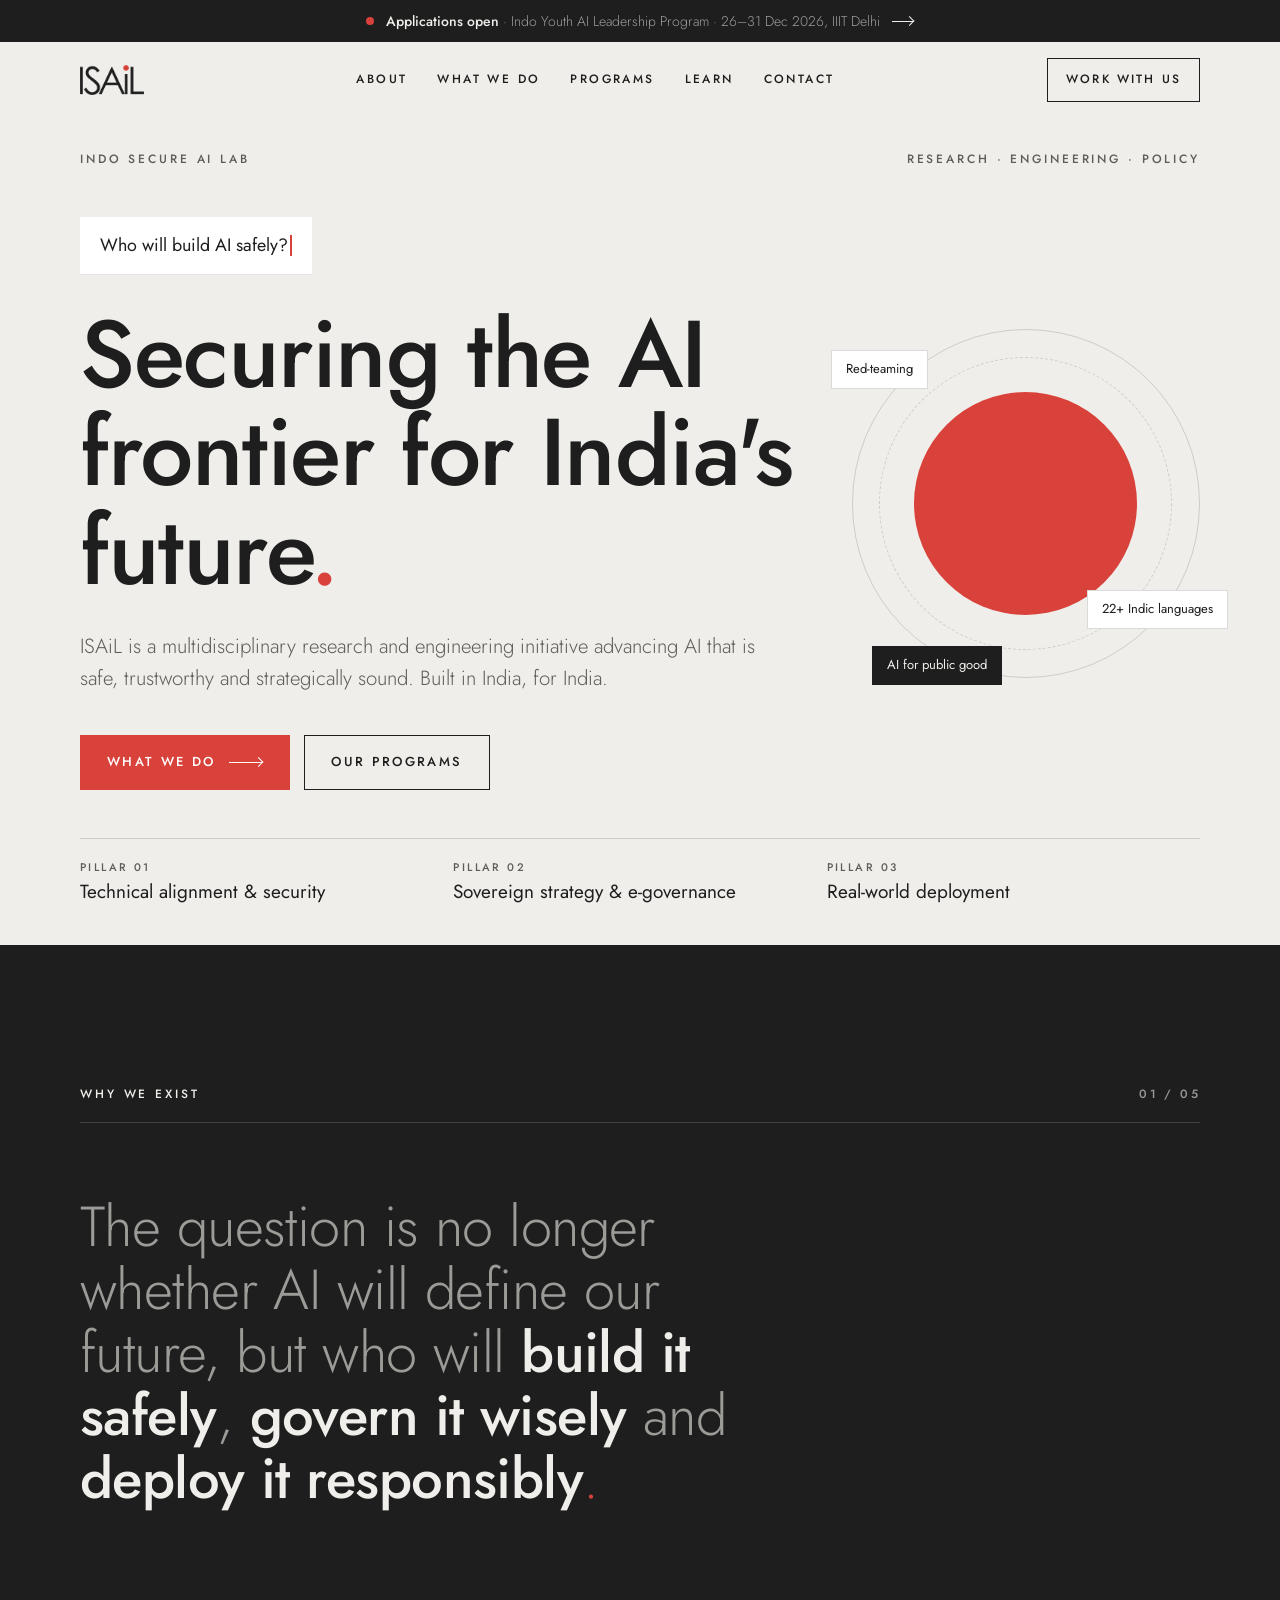
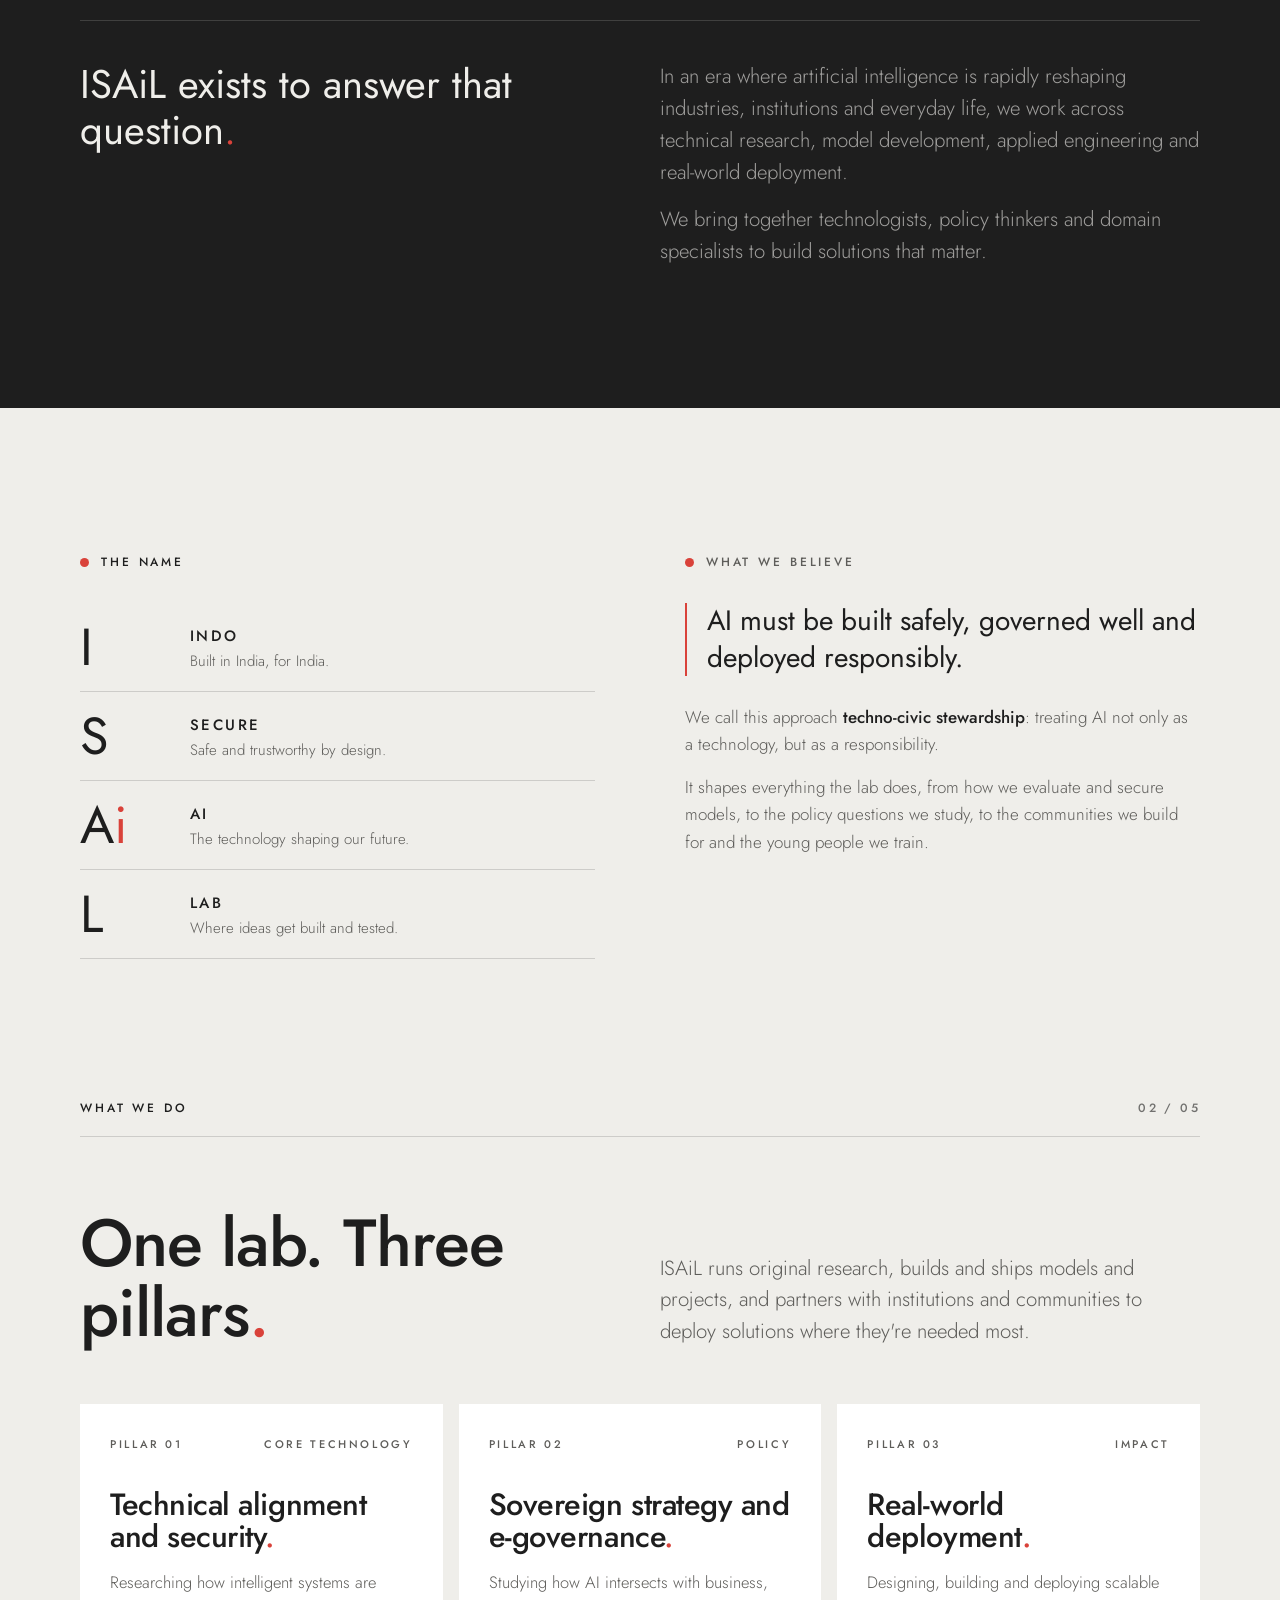
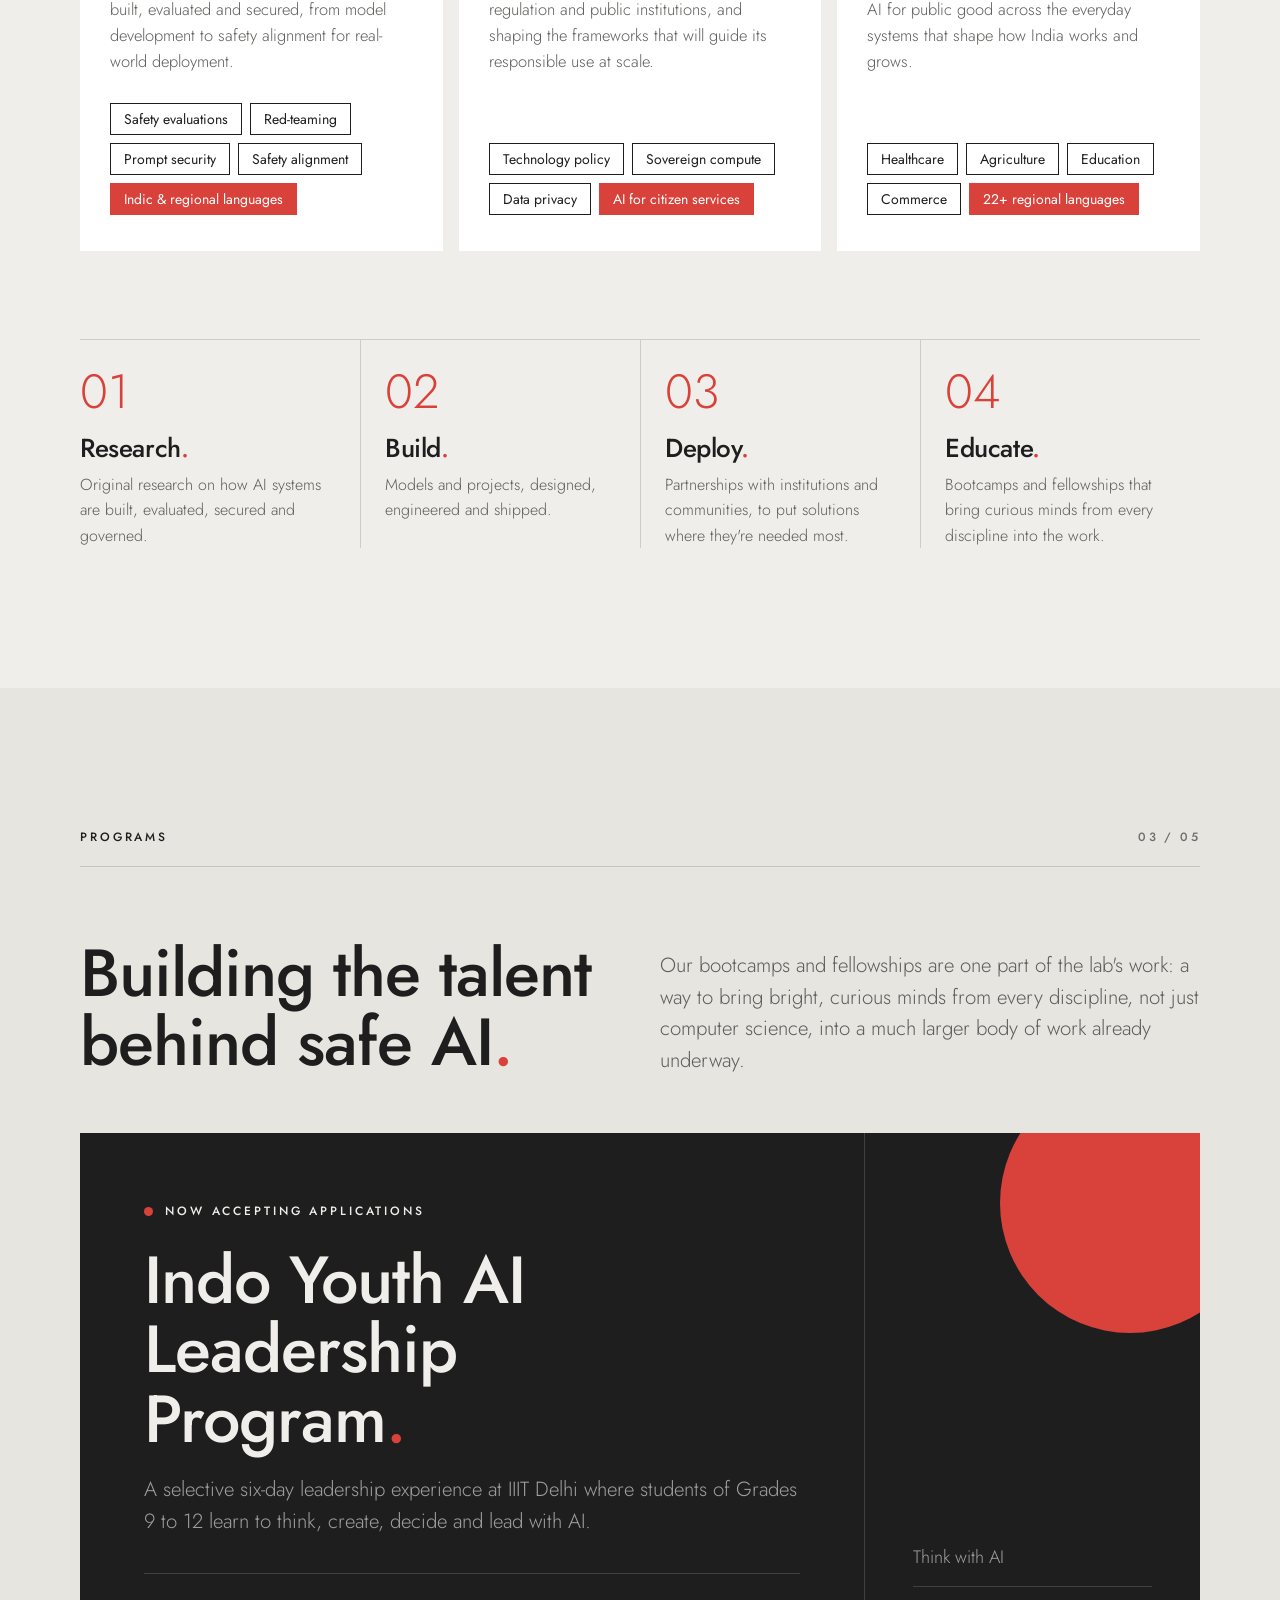
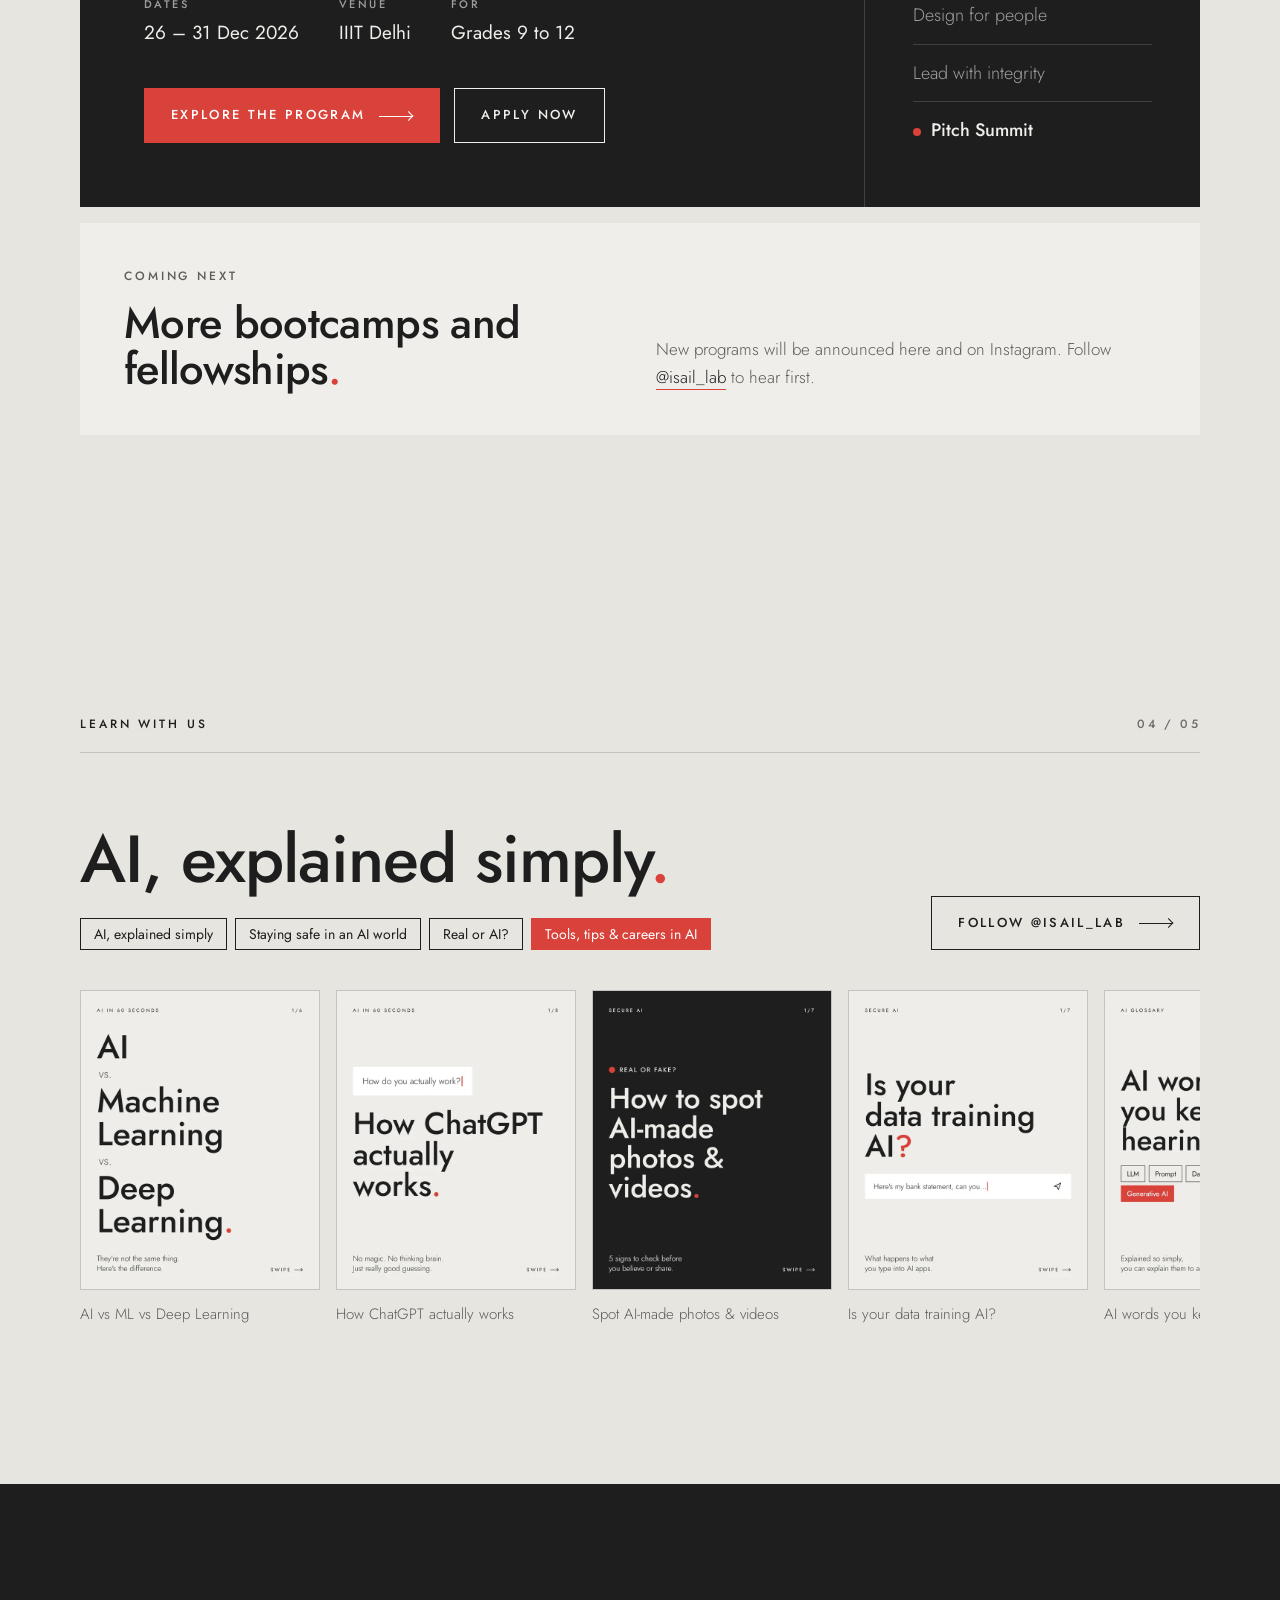
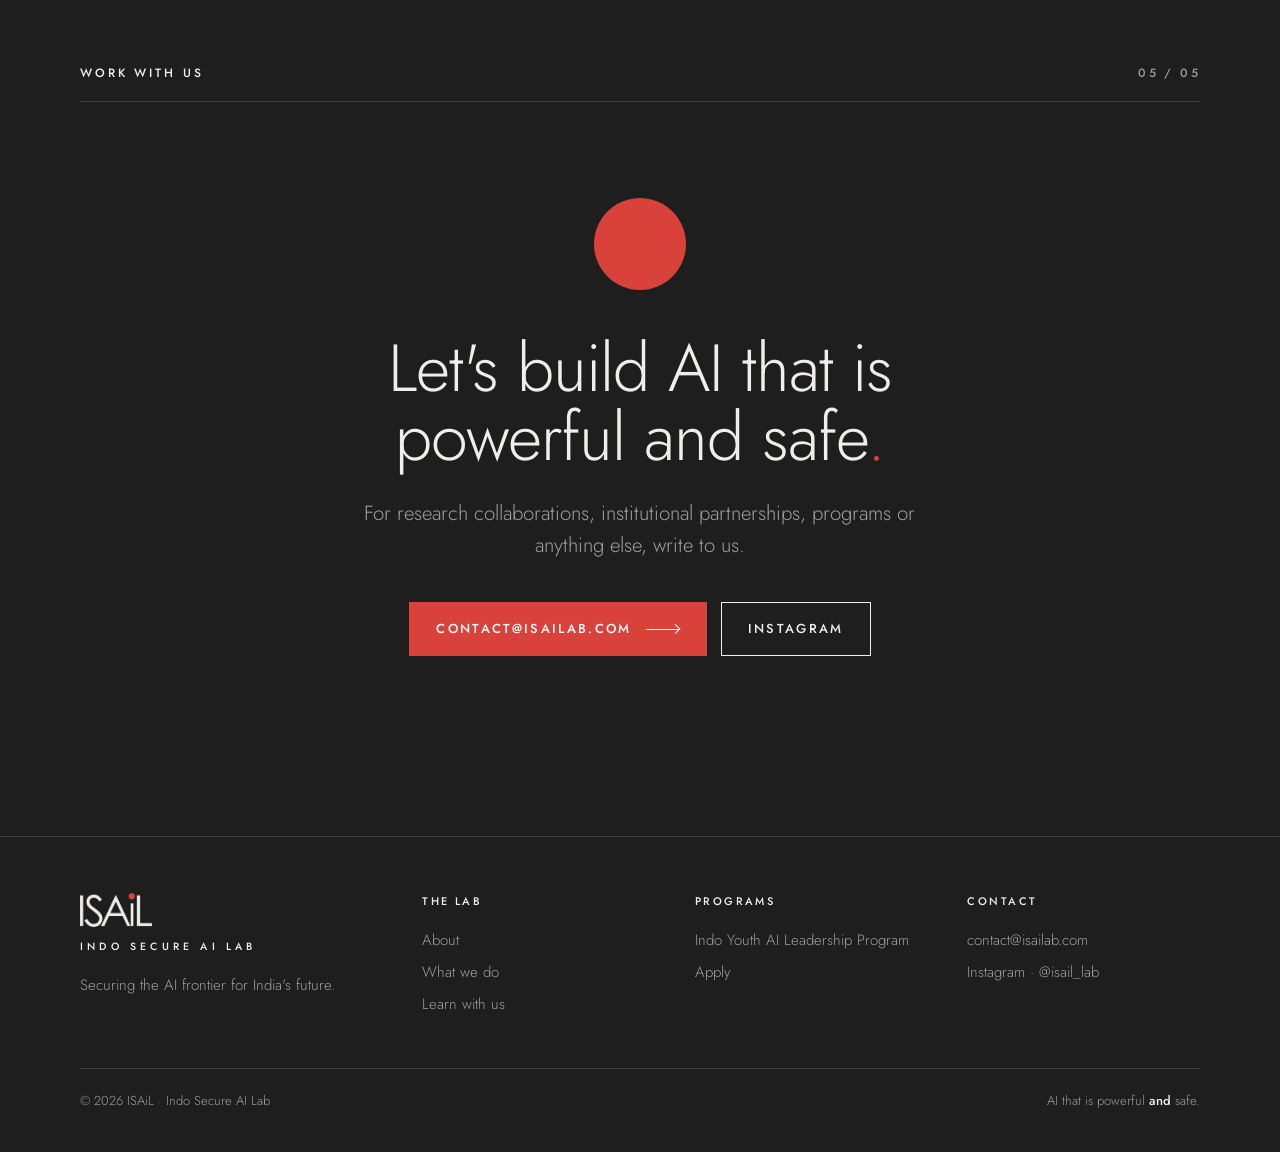
==== commit 021c9d63: "Add Youth AI Leadership page, modularize styles/scripts, and configure form backend" ====
--- a/index.html
+++ b/index.html
@@ -4,12 +4,11 @@
 <head>
   <meta charset="UTF-8">
   <meta name="viewport" content="width=device-width, initial-scale=1.0">
-  <title>Indo Youth AI Leadership Program · ISAiL</title>
+  <title>ISAiL · Indo Secure AI Lab</title>
   <meta name="description"
-    content="A six-day AI leadership program at IIIT Delhi for students of Grades 9 to 12. 26 to 31 December 2026. Presented by ISAiL (Indo Secure AI Lab).">
-  <meta property="og:title" content="Indo Youth AI Leadership Program · ISAiL">
-  <meta property="og:description"
-    content="Where tomorrow's leaders learn to lead with AI. 26–31 December 2026 at IIIT Delhi, for Grades 9 to 12.">
+    content="ISAiL (Indo Secure AI Lab) is a multidisciplinary research and engineering initiative advancing AI that is safe and trustworthy for India, across technical alignment, sovereign strategy and real-world deployment.">
+  <meta property="og:title" content="ISAiL · Indo Secure AI Lab">
+  <meta property="og:description" content="Securing the AI frontier for India's future.">
   <meta property="og:type" content="website">
   <meta property="og:url" content="https://isailab.com/">
   <meta property="og:image" content="https://isailab.com/assets/og.png">
@@ -23,1703 +22,30 @@
   <link rel="preconnect" href="https://fonts.gstatic.com" crossorigin>
   <link href="https://fonts.googleapis.com/css2?family=Jost:ital,wght@0,300;0,400;0,500;0,600;1,300&display=swap"
     rel="stylesheet">
-  <style>
-    :root {
-      --paper: #EFEEEA;
-      --paper-2: #E6E5E0;
-      --ink: #1E1E1E;
-      --ink-2: #2A2A2A;
-      --red: #D9423A;
-      --white: #FFFFFF;
-      --muted: #5E5D5A;
-      --muted-light: rgba(239, 238, 234, 0.62);
-      --line: rgba(30, 30, 30, 0.16);
-      --line-light: rgba(239, 238, 234, 0.16);
-      --max: 1200px;
-      --gutter: clamp(20px, 4vw, 40px);
-      --ease: cubic-bezier(0.16, 1, 0.3, 1);
-    }
-
-    *,
-    *::before,
-    *::after {
-      box-sizing: border-box;
-      margin: 0;
-      padding: 0;
-    }
-
-    html {
-      scroll-behavior: smooth;
-      scroll-padding-top: 80px;
-    }
-
-    body {
-      background: var(--paper);
-      color: var(--ink);
-      font-family: 'Jost', system-ui, sans-serif;
-      font-weight: 300;
-      font-size: 17px;
-      line-height: 1.6;
-      -webkit-font-smoothing: antialiased;
-      overflow-x: hidden;
-    }
-
-    ::selection {
-      background: var(--red);
-      color: var(--paper);
-    }
-
-    a {
-      color: inherit;
-      text-decoration: none;
-    }
-
-    img {
-      display: block;
-      max-width: 100%;
-    }
-
-    button {
-      font: inherit;
-      color: inherit;
-      background: none;
-      border: 0;
-      cursor: pointer;
-    }
-
-    :focus-visible {
-      outline: 2px solid var(--red);
-      outline-offset: 3px;
-    }
-
-    .wrap {
-      max-width: var(--max);
-      margin: 0 auto;
-      padding: 0 var(--gutter);
-    }
-
-    /* ---------- type primitives (from the post system) ---------- */
-    .label {
-      font-size: 12px;
-      font-weight: 500;
-      letter-spacing: 0.24em;
-      text-transform: uppercase;
-    }
-
-    .dot-label {
-      display: inline-flex;
-      align-items: center;
-      gap: 12px;
-    }
-
-    .dot-label::before {
-      content: '';
-      width: 9px;
-      height: 9px;
-      border-radius: 50%;
-      background: var(--red);
-    }
-
-    h1,
-    h2,
-    h3 {
-      font-weight: 500;
-      letter-spacing: -0.015em;
-      line-height: 1.04;
-    }
-
-    .stop {
-      color: var(--red);
-    }
-
-    .lede {
-      font-size: clamp(18px, 1.6vw, 21px);
-      line-height: 1.55;
-      color: var(--muted);
-    }
-
-    .on-dark .lede {
-      color: var(--muted-light);
-    }
-
-    /* section header row, like the post corner labels */
-    .sec-top {
-      display: flex;
-      justify-content: space-between;
-      align-items: center;
-      padding-bottom: 18px;
-      margin-bottom: clamp(40px, 6vw, 72px);
-      border-bottom: 1px solid var(--line);
-    }
-
-    .on-dark .sec-top {
-      border-color: var(--line-light);
-    }
-
-    .sec-top .count {
-      font-size: 12px;
-      letter-spacing: 0.2em;
-      opacity: 0.6;
-    }
-
-    section {
-      padding: clamp(80px, 11vw, 140px) 0;
-      position: relative;
-    }
-
-    .on-dark {
-      background: var(--ink);
-      color: var(--paper);
-    }
-
-    .h-xl {
-      font-size: clamp(44px, 7.4vw, 104px);
-    }
-
-    .h-lg {
-      font-size: clamp(36px, 5.2vw, 68px);
-    }
-
-    .h-md {
-      font-size: clamp(28px, 3.4vw, 44px);
-    }
-
-    /* ---------- buttons ---------- */
-    .btn {
-      display: inline-flex;
-      align-items: center;
-      gap: 14px;
-      padding: 16px 26px;
-      font-size: 13px;
-      font-weight: 500;
-      letter-spacing: 0.18em;
-      text-transform: uppercase;
-      border: 1px solid currentColor;
-      transition: background .25s, color .25s, border-color .25s;
-    }
-
-    .btn .arr {
-      transition: transform .3s var(--ease);
-    }
-
-    .btn:hover .arr {
-      transform: translateX(5px);
-    }
-
-    .btn-solid {
-      background: var(--red);
-      border-color: var(--red);
-      color: var(--white);
-    }
-
-    .btn-solid:hover {
-      background: var(--ink);
-      border-color: var(--ink);
-    }
-
-    .on-dark .btn-solid:hover {
-      background: var(--paper);
-      border-color: var(--paper);
-      color: var(--ink);
-    }
-
-    .btn-line:hover {
-      background: var(--ink);
-      color: var(--paper);
-      border-color: var(--ink);
-    }
-
-    .on-dark .btn-line:hover {
-      background: var(--paper);
-      color: var(--ink);
-    }
-
-    .arrow {
-      display: inline-block;
-      width: 34px;
-      height: 10px;
-      position: relative;
-    }
-
-    .arrow::before {
-      content: '';
-      position: absolute;
-      left: 0;
-      right: 1px;
-      top: 50%;
-      height: 1.2px;
-      background: currentColor;
-    }
-
-    .arrow::after {
-      content: '';
-      position: absolute;
-      right: 1px;
-      top: 50%;
-      width: 7px;
-      height: 7px;
-      border-top: 1.2px solid currentColor;
-      border-right: 1.2px solid currentColor;
-      transform: translateY(-50%) rotate(45deg);
-    }
-
-    /* ---------- nav ---------- */
-    .nav {
-      position: fixed;
-      inset: 0 0 auto 0;
-      z-index: 50;
-      transition: background .3s, border-color .3s;
-      border-bottom: 1px solid transparent;
-    }
-
-    .nav.scrolled {
-      background: rgba(239, 238, 234, 0.9);
-      backdrop-filter: blur(12px);
-      -webkit-backdrop-filter: blur(12px);
-      border-color: var(--line);
-    }
-
-    .nav-inner {
-      max-width: var(--max);
-      margin: 0 auto;
-      padding: 16px var(--gutter);
-      display: flex;
-      align-items: center;
-      justify-content: space-between;
-      gap: 24px;
-    }
-
-    .nav-logo img {
-      height: 30px;
-      width: auto;
-    }
-
-    .nav-links {
-      display: flex;
-      gap: 30px;
-    }
-
-    .nav-links a {
-      font-size: 12px;
-      font-weight: 500;
-      letter-spacing: 0.2em;
-      text-transform: uppercase;
-      position: relative;
-      padding: 6px 0;
-    }
-
-    .nav-links a::after {
-      content: '';
-      position: absolute;
-      left: 0;
-      right: 100%;
-      bottom: 0;
-      height: 1.5px;
-      background: var(--red);
-      transition: right .3s var(--ease);
-    }
-
-    .nav-links a:hover::after {
-      right: 0;
-    }
-
-    .nav .btn {
-      padding: 11px 18px;
-      font-size: 12px;
-    }
-
-    .menu-btn {
-      display: none;
-      width: 40px;
-      height: 40px;
-      position: relative;
-    }
-
-    .menu-btn span {
-      position: absolute;
-      left: 9px;
-      right: 9px;
-      height: 1.5px;
-      background: var(--ink);
-      transition: transform .3s, top .3s;
-    }
-
-    .menu-btn span:nth-child(1) {
-      top: 15px;
-    }
-
-    .menu-btn span:nth-child(2) {
-      top: 24px;
-    }
-
-    .nav.open .menu-btn span:nth-child(1) {
-      top: 19px;
-      transform: rotate(45deg);
-    }
-
-    .nav.open .menu-btn span:nth-child(2) {
-      top: 19px;
-      transform: rotate(-45deg);
-    }
-
-    @media (max-width: 960px) {
-      .nav-links {
-        display: none;
-      }
-
-      .menu-btn {
-        display: block;
-      }
-
-      .nav .btn {
-        display: none;
-      }
-
-      .nav.open {
-        background: var(--paper);
-        border-color: var(--line);
-      }
-
-      .nav.open .nav-links {
-        display: flex;
-        flex-direction: column;
-        gap: 0;
-        position: absolute;
-        top: 100%;
-        left: 0;
-        right: 0;
-        background: var(--paper);
-        padding: 8px var(--gutter) 24px;
-        border-bottom: 1px solid var(--line);
-      }
-
-      .nav.open .nav-links a {
-        padding: 16px 0;
-        border-bottom: 1px solid var(--line);
-        font-size: 13px;
-      }
-
-      .nav.open .nav-links a::after {
-        display: none;
-      }
-    }
-
-    /* ---------- hero ---------- */
-    .hero {
-      min-height: 100svh;
-      display: flex;
-      flex-direction: column;
-      padding: 110px 0 40px;
-      overflow: hidden;
-    }
-
-    .hero .wrap {
-      flex: 1;
-      display: flex;
-      flex-direction: column;
-      width: 100%;
-    }
-
-    .hero-top {
-      display: flex;
-      justify-content: space-between;
-      gap: 16px;
-      flex-wrap: wrap;
-      color: var(--muted);
-    }
-
-    .hero-body {
-      flex: 1;
-      display: grid;
-      grid-template-columns: minmax(0, 1.35fr) minmax(0, 0.65fr);
-      gap: 48px;
-      align-items: center;
-      padding: 48px 0;
-    }
-
-    .prompt {
-      display: inline-flex;
-      align-items: center;
-      background: var(--white);
-      padding: 14px 20px;
-      font-size: clamp(15px, 1.4vw, 18px);
-      font-weight: 400;
-      margin-bottom: 32px;
-      min-height: 54px;
-      box-shadow: 0 1px 0 rgba(0, 0, 0, 0.04);
-    }
-
-    .caret {
-      display: inline-block;
-      width: 2px;
-      height: 1.15em;
-      background: var(--red);
-      margin-left: 2px;
-      animation: blink 1s steps(1) infinite;
-    }
-
-    @keyframes blink {
-      50% {
-        opacity: 0;
-      }
-    }
-
-    .hero h1 {
-      max-width: 13ch;
-    }
-
-    .hero .lede {
-      max-width: 34em;
-      margin-top: 30px;
-    }
-
-    .hero-actions {
-      display: flex;
-      gap: 14px;
-      flex-wrap: wrap;
-      margin-top: 40px;
-    }
-
-    .hero-orb {
-      justify-self: center;
-      width: min(100%, 360px);
-      aspect-ratio: 1;
-      position: relative;
-    }
-
-    .hero-orb .sun {
-      position: absolute;
-      inset: 18%;
-      border-radius: 50%;
-      background: var(--red);
-      animation: breathe 6s ease-in-out infinite;
-    }
-
-    .hero-orb .ring {
-      position: absolute;
-      inset: 0;
-      border: 1px solid var(--line);
-      border-radius: 50%;
-    }
-
-    .hero-orb .ring.r2 {
-      inset: 8%;
-      border-style: dashed;
-      animation: spin 60s linear infinite;
-    }
-
-    .hero-orb .tag {
-      position: absolute;
-      background: var(--white);
-      padding: 8px 14px;
-      font-size: 13px;
-      font-weight: 400;
-      white-space: nowrap;
-      border: 1px solid var(--line);
-    }
-
-    .hero-orb .tag.t1 {
-      top: 6%;
-      left: -6%;
-    }
-
-    .hero-orb .tag.t2 {
-      bottom: 14%;
-      right: -8%;
-    }
-
-    .hero-orb .tag.t3 {
-      bottom: -2%;
-      left: 6%;
-      background: var(--ink);
-      color: var(--paper);
-      border-color: var(--ink);
-    }
-
-    @keyframes breathe {
-
-      0%,
-      100% {
-        transform: scale(1);
-      }
-
-      50% {
-        transform: scale(1.04);
-      }
-    }
-
-    @keyframes spin {
-      to {
-        transform: rotate(360deg);
-      }
-    }
-
-    .hero-meta {
-      display: grid;
-      grid-template-columns: repeat(4, 1fr);
-      border-top: 1px solid var(--line);
-    }
-
-    .hero-meta>div {
-      padding: 20px 20px 0 0;
-    }
-
-    .hero-meta .k {
-      font-size: 11px;
-      font-weight: 500;
-      letter-spacing: 0.22em;
-      text-transform: uppercase;
-      color: var(--muted);
-    }
-
-    .hero-meta .v {
-      font-size: 19px;
-      font-weight: 400;
-      margin-top: 4px;
-      line-height: 1.3;
-    }
-
-    @media (max-width: 900px) {
-      .hero-body {
-        grid-template-columns: 1fr;
-      }
-
-      .hero-orb {
-        display: none;
-      }
-
-      .hero-meta {
-        grid-template-columns: 1fr 1fr;
-      }
-    }
-
-    /* ---------- manifesto ---------- */
-    .manifesto-grid {
-      display: grid;
-      grid-template-columns: minmax(0, 1fr) minmax(0, 1fr);
-      gap: clamp(40px, 7vw, 100px);
-      align-items: end;
-    }
-
-    .manifesto p+p {
-      margin-top: 18px;
-    }
-
-    .fields {
-      display: flex;
-      flex-wrap: wrap;
-      gap: 8px;
-      margin-top: 36px;
-    }
-
-    .chip {
-      border: 1px solid currentColor;
-      padding: 6px 13px;
-      font-size: 14px;
-      font-weight: 400;
-      line-height: 1.3;
-    }
-
-    .on-dark .chip {
-      border-color: var(--line-light);
-      color: var(--paper);
-    }
-
-    .chip.red {
-      background: var(--red);
-      border-color: var(--red);
-      color: var(--white);
-    }
-
-    .rare {
-      margin-top: clamp(64px, 9vw, 110px);
-      padding-top: 40px;
-      border-top: 1px solid var(--line-light);
-      display: grid;
-      grid-template-columns: 1fr 1fr;
-      gap: 40px;
-    }
-
-    .rare .q {
-      font-size: clamp(26px, 3.2vw, 40px);
-      font-weight: 400;
-      line-height: 1.15;
-    }
-
-    .rare .q.dim {
-      color: rgba(239, 238, 234, 0.45);
-    }
-
-    .leadership {
-      margin-top: 48px;
-      font-size: clamp(18px, 1.6vw, 21px);
-      max-width: 46em;
-      color: var(--muted-light);
-    }
-
-    .leadership b {
-      color: var(--paper);
-      font-weight: 500;
-    }
-
-    @media (max-width: 860px) {
-
-      .manifesto-grid,
-      .rare {
-        grid-template-columns: 1fr;
-      }
-    }
-
-    /* ---------- introducing ---------- */
-    .not-list {
-      list-style: none;
-      margin-top: 8px;
-    }
-
-    .not-list li {
-      font-size: clamp(30px, 4.6vw, 60px);
-      font-weight: 500;
-      line-height: 1.12;
-      letter-spacing: -0.015em;
-    }
-
-    .strike {
-      position: relative;
-      color: rgba(30, 30, 30, 0.38);
-    }
-
-    .strike::after {
-      content: '';
-      position: absolute;
-      left: -2%;
-      top: 54%;
-      height: 0.09em;
-      background: var(--red);
-      width: 0;
-      transition: width .8s var(--ease);
-    }
-
-    .in .strike::after {
-      width: 104%;
-    }
-
-    .not-list li:nth-child(2) .strike::after {
-      transition-delay: .25s;
-    }
-
-    .not-list li:nth-child(3) .strike::after {
-      transition-delay: .5s;
-    }
-
-    .intro-grid {
-      display: grid;
-      grid-template-columns: minmax(0, 1.1fr) minmax(0, 0.9fr);
-      gap: clamp(40px, 7vw, 100px);
-      align-items: start;
-    }
-
-    .intro-copy p {
-      color: var(--muted);
-      font-size: 18px;
-    }
-
-    .intro-copy p+p {
-      margin-top: 18px;
-    }
-
-    .intro-copy .first {
-      color: var(--ink);
-      font-size: clamp(22px, 2.2vw, 28px);
-      line-height: 1.3;
-      font-weight: 400;
-    }
-
-    .irl {
-      background: var(--white);
-      padding: 22px 24px;
-      margin-top: 32px;
-    }
-
-    .irl .label {
-      font-size: 10.5px;
-      color: var(--muted);
-      display: block;
-      margin-bottom: 8px;
-    }
-
-    .irl p {
-      color: var(--ink) !important;
-      font-size: 16px !important;
-      font-weight: 400;
-    }
-
-    @media (max-width: 860px) {
-      .intro-grid {
-        grid-template-columns: 1fr;
-      }
-    }
-
-    /* ---------- six days (name-style rows) ---------- */
-    .feature-row {
-      display: grid;
-      grid-template-columns: 120px minmax(0, 1fr) minmax(0, 1.2fr);
-      gap: 32px;
-      padding: 34px 0;
-      border-bottom: 1px solid var(--line);
-      align-items: baseline;
-    }
-
-    .feature-row:first-of-type {
-      border-top: 1px solid var(--line);
-    }
-
-    .feature-row .n {
-      font-size: clamp(48px, 5vw, 68px);
-      font-weight: 300;
-      line-height: 0.9;
-      color: var(--red);
-    }
-
-    .feature-row h3 {
-      font-size: clamp(22px, 2.2vw, 28px);
-      font-weight: 500;
-      letter-spacing: 0.02em;
-      text-transform: uppercase;
-    }
-
-    .feature-row p {
-      color: var(--muted);
-    }
-
-    .feature-row:hover h3 {
-      color: var(--red);
-    }
-
-    .feature-row h3 {
-      transition: color .25s;
-    }
-
-    @media (max-width: 760px) {
-      .feature-row {
-        grid-template-columns: 64px 1fr;
-        gap: 10px 20px;
-      }
-
-      .feature-row p {
-        grid-column: 2;
-      }
-
-      .feature-row .n {
-        grid-row: span 2;
-      }
-    }
-
-    /* ---------- curriculum (glossary cards) ---------- */
-    #learn {
-      background: var(--paper-2);
-    }
-
-    .learn-head {
-      display: grid;
-      grid-template-columns: minmax(0, 1fr) minmax(0, 1fr);
-      gap: 40px;
-      align-items: end;
-      margin-bottom: 56px;
-    }
-
-    .cards {
-      display: grid;
-      grid-template-columns: repeat(auto-fill, minmax(min(100%, 330px), 1fr));
-      gap: 16px;
-    }
-
-    @media (max-width: 860px) {
-      .learn-head {
-        grid-template-columns: 1fr;
-        gap: 20px;
-      }
-    }
-
-    @media (min-width: 1140px) {
-      .cards {
-        grid-template-columns: repeat(4, 1fr);
-      }
-    }
-
-    .card {
-      background: var(--paper);
-      padding: 30px 28px 32px;
-      display: flex;
-      flex-direction: column;
-      min-height: 260px;
-      transition: transform .35s var(--ease), box-shadow .35s var(--ease);
-    }
-
-    .card:hover {
-      transform: translateY(-4px);
-      box-shadow: 0 18px 40px rgba(30, 30, 30, 0.08);
-    }
-
-    .card .label {
-      font-size: 11px;
-      color: var(--muted);
-      display: flex;
-      justify-content: space-between;
-    }
-
-    .card h3 {
-      font-size: clamp(26px, 2.4vw, 32px);
-      margin-top: 28px;
-    }
-
-    .card .rule {
-      height: 1px;
-      background: var(--line);
-      margin: 20px 0 16px;
-    }
-
-    .card p {
-      color: var(--muted);
-      font-size: 16.5px;
-    }
-
-    .card.dark {
-      background: var(--ink);
-      color: var(--paper);
-      justify-content: space-between;
-    }
-
-    .card.dark p {
-      color: var(--muted-light);
-    }
-
-    .card.dark h3 {
-      margin-top: 0;
-    }
-
-    /* ---------- who you become ---------- */
-    .become {
-      display: grid;
-      grid-template-columns: minmax(0, 0.9fr) minmax(0, 1.1fr);
-      gap: clamp(40px, 7vw, 100px);
-    }
-
-    .become-list {
-      list-style: none;
-    }
-
-    .become-list li {
-      display: grid;
-      grid-template-columns: 22px 1fr;
-      gap: 8px;
-      padding: 22px 0;
-      border-bottom: 1px solid var(--line-light);
-      font-size: 18px;
-      color: var(--muted-light);
-    }
-
-    .become-list li:first-child {
-      border-top: 1px solid var(--line-light);
-    }
-
-    .become-list li::before {
-      content: '';
-      width: 8px;
-      height: 8px;
-      border-radius: 50%;
-      background: var(--red);
-      margin-top: 10px;
-    }
-
-    .become-list b {
-      color: var(--paper);
-      font-weight: 500;
-    }
-
-    .become .sticky {
-      position: sticky;
-      top: 120px;
-      align-self: start;
-    }
-
-    .become .closer {
-      margin-top: 40px;
-      font-size: clamp(22px, 2.2vw, 28px);
-      font-weight: 400;
-      line-height: 1.3;
-    }
-
-    @media (max-width: 860px) {
-      .become {
-        grid-template-columns: 1fr;
-      }
-
-      .become .sticky {
-        position: static;
-      }
-    }
-
-    /* ---------- schedule ---------- */
-    .sched-head {
-      display: flex;
-      justify-content: space-between;
-      align-items: end;
-      gap: 32px;
-      flex-wrap: wrap;
-      margin-bottom: 48px;
-    }
-
-    .hours {
-      font-size: 15px;
-      color: var(--muted);
-      max-width: 26em;
-    }
-
-    .hours b {
-      color: var(--ink);
-      font-weight: 500;
-    }
-
-    .tabs {
-      display: flex;
-      gap: 8px;
-      flex-wrap: wrap;
-      margin-bottom: 28px;
-    }
-
-    .tab {
-      border: 1px solid var(--ink);
-      padding: 10px 18px;
-      font-size: 15px;
-      font-weight: 400;
-      transition: background .2s, color .2s;
-    }
-
-    .tab:hover {
-      background: var(--white);
-    }
-
-    .tab[aria-selected="true"] {
-      background: var(--red);
-      border-color: var(--red);
-      color: var(--white);
-    }
-
-    .day {
-      display: grid;
-      grid-template-columns: minmax(0, 0.8fr) minmax(0, 1.2fr);
-      background: var(--white);
-    }
-
-    .js .day[hidden] {
-      display: none;
-    }
-
-    .day-side {
-      background: var(--ink);
-      color: var(--paper);
-      padding: clamp(28px, 4vw, 48px);
-      display: flex;
-      flex-direction: column;
-      justify-content: space-between;
-      gap: 40px;
-      min-height: 360px;
-    }
-
-    .day-side .big {
-      font-size: clamp(90px, 12vw, 160px);
-      font-weight: 300;
-      line-height: 0.85;
-      color: var(--red);
-    }
-
-    .day-side h3 {
-      font-size: clamp(28px, 3vw, 40px);
-    }
-
-    .day-list {
-      list-style: none;
-      padding: clamp(16px, 3vw, 32px) clamp(24px, 4vw, 48px);
-    }
-
-    .day-list li {
-      display: grid;
-      grid-template-columns: 40px 1fr;
-      gap: 12px;
-      padding: 18px 0;
-      border-bottom: 1px solid var(--line);
-    }
-
-    .day-list li:last-child {
-      border-bottom: none;
-    }
-
-    .day-list .i {
-      font-size: 12px;
-      letter-spacing: 0.16em;
-      color: var(--muted);
-      padding-top: 5px;
-    }
-
-    .day-list b {
-      font-weight: 500;
-      font-size: 18px;
-      display: block;
-      line-height: 1.35;
-    }
-
-    .day-list span {
-      color: var(--muted);
-      font-size: 16px;
-    }
-
-    .day-list li.hl b {
-      color: var(--red);
-    }
-
-    .js-only {
-      display: none;
-    }
-
-    .js .js-only {
-      display: flex;
-    }
-
-    html:not(.js) .day+.day {
-      margin-top: 16px;
-    }
-
-    @media (max-width: 800px) {
-      .day {
-        grid-template-columns: 1fr;
-      }
-
-      .day-side {
-        min-height: 0;
-        flex-direction: row;
-        align-items: end;
-      }
-
-      .day-side .big {
-        font-size: 84px;
-      }
-    }
-
-    /* ---------- apply ---------- */
-    .apply-grid {
-      display: grid;
-      grid-template-columns: minmax(0, 1fr) minmax(0, 1fr);
-      gap: clamp(40px, 6vw, 80px);
-    }
-
-    .sheet {
-      list-style: none;
-    }
-
-    .sheet li {
-      display: grid;
-      grid-template-columns: 130px 1fr;
-      gap: 20px;
-      padding: 18px 0;
-      border-bottom: 1px solid var(--line-light);
-    }
-
-    .sheet li:first-child {
-      border-top: 1px solid var(--line-light);
-    }
-
-    .sheet .k {
-      font-weight: 500;
-      color: var(--paper);
-    }
-
-    .sheet .v {
-      color: var(--muted-light);
-    }
-
-    .elig {
-      list-style: none;
-      margin-top: 28px;
-    }
-
-    .elig li {
-      position: relative;
-      padding: 0 0 16px 24px;
-      color: var(--muted-light);
-      font-size: 17.5px;
-    }
-
-    .elig li::before {
-      content: '';
-      position: absolute;
-      left: 0;
-      top: 11px;
-      width: 8px;
-      height: 8px;
-      border-radius: 50%;
-      background: var(--red);
-    }
-
-    .note-box {
-      border: 1px solid var(--line-light);
-      padding: 22px 24px;
-      margin-top: 24px;
-    }
-
-    .note-box p {
-      color: var(--muted-light);
-      font-size: 16px;
-    }
-
-    .note-box p+p {
-      margin-top: 8px;
-    }
-
-    .note-box b {
-      color: var(--paper);
-      font-weight: 500;
-    }
-
-    .steps {
-      display: grid;
-      grid-template-columns: repeat(3, 1fr);
-      gap: 1px;
-      background: var(--line-light);
-      border: 1px solid var(--line-light);
-      margin-top: clamp(64px, 8vw, 96px);
-    }
-
-    .step {
-      background: var(--ink);
-      padding: 32px 28px 36px;
-    }
-
-    .step .n {
-      font-size: 64px;
-      font-weight: 300;
-      line-height: 1;
-      color: var(--red);
-    }
-
-    .step h3 {
-      font-size: 24px;
-      margin: 22px 0 10px;
-    }
-
-    .step p {
-      color: var(--muted-light);
-      font-size: 16px;
-    }
-
-    .apply-cta {
-      margin-top: 48px;
-      display: flex;
-      align-items: center;
-      gap: 24px;
-      flex-wrap: wrap;
-    }
-
-    .apply-cta .small {
-      color: var(--muted-light);
-      font-size: 15px;
-    }
-
-    @media (max-width: 860px) {
-
-      .apply-grid,
-      .steps {
-        grid-template-columns: 1fr;
-      }
-
-      .sheet li {
-        grid-template-columns: 1fr;
-        gap: 2px;
-      }
-    }
-
-    /* ---------- mentors + campus ---------- */
-    .two-up {
-      display: grid;
-      grid-template-columns: 1fr 1fr;
-      gap: 16px;
-    }
-
-    .panel {
-      background: var(--white);
-      padding: clamp(28px, 4vw, 48px);
-    }
-
-    .panel h2 {
-      margin: 24px 0 18px;
-    }
-
-    .panel p {
-      color: var(--muted);
-    }
-
-    .panel .chips {
-      display: flex;
-      flex-wrap: wrap;
-      gap: 8px;
-      margin-top: 28px;
-    }
-
-    .tba {
-      margin-top: 28px;
-      display: flex;
-      align-items: center;
-      gap: 12px;
-      font-size: 15px;
-      color: var(--muted);
-    }
-
-    .tba::before {
-      content: '';
-      width: 9px;
-      height: 9px;
-      border-radius: 50%;
-      background: var(--red);
-      animation: blink 1.6s steps(1) infinite;
-    }
-
-    .facts {
-      display: grid;
-      grid-template-columns: repeat(3, 1fr);
-      border-top: 1px solid var(--line);
-      margin-top: 32px;
-    }
-
-    .facts div {
-      padding: 18px 12px 0 0;
-    }
-
-    .facts .v {
-      font-size: 30px;
-      font-weight: 400;
-      line-height: 1;
-    }
-
-    .facts .k {
-      font-size: 13px;
-      color: var(--muted);
-      margin-top: 6px;
-    }
-
-    @media (max-width: 860px) {
-      .two-up {
-        grid-template-columns: 1fr;
-      }
-    }
-
-    /* ---------- about ISAiL ---------- */
-    .about-grid {
-      display: grid;
-      grid-template-columns: minmax(0, 1fr) minmax(0, 1fr);
-      gap: clamp(40px, 7vw, 100px);
-    }
-
-    .name-rows {
-      list-style: none;
-    }
-
-    .name-rows li {
-      display: grid;
-      grid-template-columns: 90px 1fr;
-      align-items: center;
-      gap: 20px;
-      padding: 18px 0;
-      border-bottom: 1px solid var(--line);
-    }
-
-    .name-rows .L {
-      font-size: 52px;
-      font-weight: 400;
-      line-height: 1;
-    }
-
-    .name-rows .L i {
-      font-style: normal;
-      color: var(--red);
-    }
-
-    .name-rows b {
-      font-weight: 500;
-      letter-spacing: 0.16em;
-      font-size: 15px;
-    }
-
-    .name-rows span span {
-      display: block;
-      color: var(--muted);
-      font-size: 15px;
-    }
-
-    .about-copy p {
-      color: var(--muted);
-    }
-
-    .about-copy p+p {
-      margin-top: 16px;
-    }
-
-    .about-copy .belief {
-      font-size: clamp(22px, 2.2vw, 28px);
-      line-height: 1.3;
-      font-weight: 400;
-      color: var(--ink);
-      border-left: 2px solid var(--red);
-      padding-left: 20px;
-      margin: 28px 0;
-    }
-
-    .pillars {
-      display: grid;
-      grid-template-columns: repeat(3, 1fr);
-      gap: 16px;
-      margin-top: clamp(56px, 7vw, 88px);
-    }
-
-    .pillar {
-      background: var(--white);
-      padding: 30px 28px 34px;
-    }
-
-    .pillar .label {
-      font-size: 11px;
-      color: var(--muted);
-    }
-
-    .pillar h3 {
-      font-size: 26px;
-      margin: 26px 0 14px;
-    }
-
-    .pillar p {
-      color: var(--muted);
-      font-size: 16px;
-    }
-
-    .stewardship {
-      margin-top: 16px;
-      background: var(--ink);
-      color: var(--paper);
-      padding: clamp(28px, 4vw, 44px);
-      display: grid;
-      grid-template-columns: auto 1fr;
-      gap: 32px;
-      align-items: center;
-    }
-
-    .stewardship .h-md {
-      white-space: nowrap;
-    }
-
-    .stewardship p {
-      color: var(--muted-light);
-    }
-
-    @media (max-width: 860px) {
-
-      .about-grid,
-      .pillars,
-      .stewardship {
-        grid-template-columns: 1fr;
-      }
-
-      .stewardship .h-md {
-        white-space: normal;
-      }
-    }
-
-    /* ---------- feed ---------- */
-    .feed-head {
-      display: flex;
-      justify-content: space-between;
-      align-items: end;
-      gap: 24px;
-      flex-wrap: wrap;
-      margin-bottom: 40px;
-    }
-
-    .feed {
-      display: grid;
-      grid-auto-flow: column;
-      grid-auto-columns: minmax(240px, 280px);
-      gap: 16px;
-      overflow-x: auto;
-      scroll-snap-type: x mandatory;
-      padding-bottom: 18px;
-      scrollbar-width: thin;
-      scrollbar-color: var(--red) transparent;
-    }
-
-    .feed a {
-      scroll-snap-align: start;
-    }
-
-    .feed img {
-      width: 100%;
-      height: auto;
-      aspect-ratio: 4/5;
-      object-fit: cover;
-      transition: transform .4s var(--ease);
-      border: 1px solid var(--line);
-    }
-
-    .feed a:hover img {
-      transform: translateY(-4px);
-    }
-
-    .feed .cap {
-      font-size: 15px;
-      margin-top: 12px;
-      color: var(--muted);
-    }
-
-    /* ---------- faq ---------- */
-    .faq-grid {
-      display: grid;
-      grid-template-columns: minmax(0, 0.8fr) minmax(0, 1.2fr);
-      gap: clamp(40px, 7vw, 100px);
-    }
-
-    details {
-      border-bottom: 1px solid var(--line);
-    }
-
-    details:first-of-type {
-      border-top: 1px solid var(--line);
-    }
-
-    summary {
-      list-style: none;
-      cursor: pointer;
-      padding: 24px 0;
-      display: flex;
-      justify-content: space-between;
-      gap: 24px;
-      font-size: clamp(19px, 1.7vw, 22px);
-      font-weight: 400;
-    }
-
-    summary::-webkit-details-marker {
-      display: none;
-    }
-
-    summary .pm {
-      flex-shrink: 0;
-      width: 18px;
-      height: 18px;
-      position: relative;
-      margin-top: 6px;
-    }
-
-    summary .pm::before,
-    summary .pm::after {
-      content: '';
-      position: absolute;
-      left: 0;
-      right: 0;
-      top: 50%;
-      height: 1.5px;
-      background: var(--ink);
-      transition: transform .3s var(--ease), background .3s;
-    }
-
-    summary .pm::after {
-      transform: rotate(90deg);
-    }
-
-    details[open] summary .pm::after {
-      transform: rotate(0);
-    }
-
-    details[open] summary .pm::before {
-      background: var(--red);
-    }
-
-    details p {
-      color: var(--muted);
-      padding: 0 40px 26px 0;
-      max-width: 40em;
-    }
-
-    details p b {
-      color: var(--ink);
-      font-weight: 500;
-    }
-
-    @media (max-width: 860px) {
-      .faq-grid {
-        grid-template-columns: 1fr;
-      }
-    }
-
-    /* ---------- final cta ---------- */
-    .final {
-      text-align: center;
-      padding: clamp(100px, 14vw, 180px) 0;
-    }
-
-    .final .sun {
-      width: 92px;
-      height: 92px;
-      border-radius: 50%;
-      background: var(--red);
-      margin: 0 auto 44px;
-      animation: breathe 6s ease-in-out infinite;
-    }
-
-    .final h2 {
-      font-weight: 300;
-      max-width: 14ch;
-      margin: 0 auto;
-    }
-
-    .final .lede {
-      margin: 26px auto 0;
-      max-width: 30em;
-    }
-
-    .final .hero-actions {
-      justify-content: center;
-    }
-
-    /* ---------- footer ---------- */
-    footer {
-      background: var(--ink);
-      color: var(--muted-light);
-      border-top: 1px solid var(--line-light);
-      padding: 56px 0 40px;
-      font-size: 15px;
-    }
-
-    .foot-grid {
-      display: grid;
-      grid-template-columns: 1.3fr 1fr 1fr;
-      gap: 40px;
-    }
-
-    .foot-brand img {
-      height: 34px;
-      width: auto;
-    }
-
-    .foot-brand .label {
-      font-size: 10.5px;
-      letter-spacing: 0.4em;
-      margin-top: 12px;
-      color: var(--paper);
-    }
-
-    .foot-brand p {
-      margin-top: 18px;
-      max-width: 22em;
-    }
-
-    footer h4 {
-      font-size: 11px;
-      font-weight: 500;
-      letter-spacing: 0.22em;
-      text-transform: uppercase;
-      color: var(--paper);
-      margin-bottom: 14px;
-    }
-
-    footer ul {
-      list-style: none;
-    }
-
-    footer li {
-      padding: 4px 0;
-    }
-
-    footer a:hover {
-      color: var(--red);
-    }
-
-    .foot-bottom {
-      margin-top: 48px;
-      padding-top: 22px;
-      border-top: 1px solid var(--line-light);
-      display: flex;
-      justify-content: space-between;
-      gap: 16px;
-      flex-wrap: wrap;
-      font-size: 13px;
-    }
-
-    @media (max-width: 760px) {
-      .foot-grid {
-        grid-template-columns: 1fr;
-      }
-    }
-
-    /* ---------- reveal ---------- */
-    .js .rv {
-      opacity: 0;
-      transform: translateY(24px);
-      transition: opacity .9s var(--ease), transform .9s var(--ease);
-    }
-
-    .js .rv.in {
-      opacity: 1;
-      transform: none;
-    }
-
-    .js .rv.d1 {
-      transition-delay: .08s;
-    }
-
-    .js .rv.d2 {
-      transition-delay: .16s;
-    }
-
-    .js .rv.d3 {
-      transition-delay: .24s;
-    }
-
-    @media (prefers-reduced-motion: reduce) {
-      html {
-        scroll-behavior: auto;
-      }
-
-      *,
-      *::before,
-      *::after {
-        animation: none !important;
-        transition: none !important;
-      }
-
-      .js .rv {
-        opacity: 1;
-        transform: none;
-      }
-
-      .strike::after {
-        width: 104% !important;
-      }
-    }
-  </style>
+  <link rel="stylesheet" href="assets/site.css?v=5">
 </head>
 
-<body>
-  
+<body class="has-announce">
 
   <!-- ================= NAV ================= -->
   <nav class="nav" id="nav" aria-label="Main">
+    <a class="announce" href="youth-ai-leadership.html">
+      <span class="announce-dot" aria-hidden="true"></span>
+      <span><b>Applications open</b><span class="announce-long"> · Indo Youth AI Leadership Program · 26–31 Dec 2026,
+          IIIT Delhi</span><span class="announce-short"> · Youth AI Leadership Program</span></span>
+      <span class="arrow" aria-hidden="true"></span>
+    </a>
     <div class="nav-inner">
-      <a href="#top" class="nav-logo" aria-label="ISAiL home"><img src="assets/logo-dark.png" alt="ISAiL"
-          width="64" height="30"></a>
+      <a href="#top" class="nav-logo" aria-label="ISAiL home"><img src="assets/logo-dark.png" alt="ISAiL" width="64"
+          height="30"></a>
       <div class="nav-links" id="navLinks">
-        <a href="#program">Program</a>
-        <a href="#learn">Curriculum</a>
-        <a href="#schedule">Schedule</a>
-        <a href="#apply">Apply</a>
-        <a href="#isail">About ISAiL</a>
-        <a href="#faq">FAQ</a>
-      </div>
-      <a class="btn btn-solid" href="#apply" data-apply>Apply <span class="arrow" aria-hidden="true"></span></a>
+        <a href="#about">About</a>
+        <a href="#work">What we do</a>
+        <a href="#programs">Programs</a>
+        <a href="#learn">Learn</a>
+        <a href="#contact">Contact</a>
+      </div>
+      <a class="btn btn-line" href="#contact">Work with us</a>
       <button class="menu-btn" id="menuBtn" aria-label="Open menu" aria-expanded="false"
         aria-controls="navLinks"><span></span><span></span></button>
     </div>
@@ -1729,21 +55,21 @@
   <header class="hero" id="top">
     <div class="wrap">
       <div class="hero-top label">
-        <span>Indo Youth AI Leadership Program</span>
-        <span>26 – 31 Dec 2026</span>
+        <span>Indo Secure AI Lab</span>
+        <span>Research · Engineering · Policy</span>
       </div>
 
       <div class="hero-body">
         <div>
-          <div class="prompt rv" aria-hidden="true"><span id="typed">Who will lead the age of AI?</span><span
-              class="caret"></span></div>
-          <h1 class="h-xl rv d1">Where tomorrow's leaders learn to lead with AI<span class="stop">.</span></h1>
-          <p class="lede rv d2">A selective six-day leadership experience at IIIT Delhi for students of Grades 9 to 12.
-            Presented by ISAiL, the Indo Secure AI Lab.</p>
+          <div class="prompt rv" aria-hidden="true"><span id="typed"
+              data-lines='["Who will build AI safely?","Who will govern it wisely?","Who will deploy it responsibly?"]'>Who
+              will build AI safely?</span><span class="caret"></span></div>
+          <h1 class="h-xl rv d1">Securing the AI frontier for India's future<span class="stop">.</span></h1>
+          <p class="lede rv d2">ISAiL is a multidisciplinary research and engineering initiative advancing AI that is
+            safe, trustworthy and strategically sound. Built in India, for India.</p>
           <div class="hero-actions rv d3">
-            <a class="btn btn-solid" href="#apply" data-apply>Apply now <span class="arrow"
-                aria-hidden="true"></span></a>
-            <a class="btn btn-line" href="#schedule">See the six days</a>
+            <a class="btn btn-solid" href="#work">What we do <span class="arrow" aria-hidden="true"></span></a>
+            <a class="btn btn-line" href="#programs">Our programs</a>
           </div>
         </div>
 
@@ -1751,549 +77,58 @@
           <div class="ring"></div>
           <div class="ring r2"></div>
           <div class="sun"></div>
-          <div class="tag t1">Think with AI</div>
-          <div class="tag t2">Lead with integrity</div>
-          <div class="tag t3">Pitch Summit · Day 6</div>
-        </div>
-      </div>
-
-      <div class="hero-meta rv">
-        <div>
-          <div class="k">Dates</div>
-          <div class="v">26 – 31 Dec 2026</div>
-        </div>
-        <div>
-          <div class="k">Venue</div>
-          <div class="v">IIIT Delhi, New Delhi</div>
-        </div>
-        <div>
-          <div class="k">For</div>
-          <div class="v">Grades 9 to 12</div>
-        </div>
-        <div>
-          <div class="k">Admission</div>
-          <div class="v">Selective</div>
-        </div>
+          <div class="tag t1">Red-teaming</div>
+          <div class="tag t2">22+ Indic languages</div>
+          <div class="tag t3">AI for public good</div>
+        </div>
+      </div>
+
+      <div class="hero-meta three rv">
+        <a href="#work">
+          <div class="k">Pillar 01</div>
+          <div class="v">Technical alignment &amp; security</div>
+        </a>
+        <a href="#work">
+          <div class="k">Pillar 02</div>
+          <div class="v">Sovereign strategy &amp; e-governance</div>
+        </a>
+        <a href="#work">
+          <div class="k">Pillar 03</div>
+          <div class="v">Real-world deployment</div>
+        </a>
       </div>
     </div>
   </header>
 
-  <!-- ================= WHY ================= -->
-  <section class="on-dark" id="why">
-    <div class="wrap">
-      <div class="sec-top label"><span>Why now</span><span class="count">01 / 08</span></div>
-
-      <div class="manifesto-grid">
-        <h2 class="h-lg rv">The future will be led by those who lead with AI<span class="stop">.</span></h2>
-        <div class="manifesto rv d1">
-          <p class="lede">AI is rewriting the rules of the world. It creates art and music, writes code, designs
-            products, diagnoses disease, runs businesses, powers cities and, more and more, carries out entire tasks on
-            its own.</p>
-          <p class="lede">Every field a student might step into is being transformed by it.</p>
-          <div class="fields" aria-label="Fields transformed by AI">
-            <span class="chip">Medicine</span><span class="chip">Law</span><span class="chip">Design</span><span
-              class="chip">Finance</span><span class="chip">Science</span><span class="chip">Technology</span><span
-              class="chip red">Entrepreneurship</span>
-          </div>
-        </div>
-      </div>
+  <!-- ================= ABOUT ================= -->
+  <section class="on-dark" id="about">
+    <div class="wrap">
+      <div class="sec-top label"><span>Why we exist</span><span class="count">01 / 05</span></div>
+
+      <p class="big-quote rv">The question is no longer whether AI will define our future, but who will <span>build it
+          safely</span>, <span>govern it wisely</span> and <span>deploy it responsibly</span><span
+          class="stop">.</span></p>
 
       <div class="rare">
-        <p class="q dim rv">Knowing how to use AI will be common.</p>
-        <p class="q rv d1">Knowing how to lead with it will be rare<span class="stop">.</span></p>
-      </div>
-      <p class="leadership rv">The leaders of tomorrow will direct AI towards what matters, make wise decisions with it,
-        bring people and AI together, and do it all with integrity. <b>That is AI leadership.</b> It is the defining
-        skill of the next generation, and it can be learned, starting now.</p>
-    </div>
-  </section>
-
-  <!-- ================= PROGRAM ================= -->
-  <section id="program">
-    <div class="wrap">
-      <div class="sec-top label"><span>Introducing the program</span><span class="count">02 / 08</span></div>
-
-      <div class="intro-grid">
-        <div>
-          <p class="label dot-label rv" style="margin-bottom:22px;">This is not</p>
-          <ul class="not-list rv">
-            <li><span class="strike">a summer class</span></li>
-            <li><span class="strike">a coding course</span></li>
-            <li><span class="strike">a lecture series</span><span class="stop">.</span></li>
-          </ul>
-        </div>
-        <div class="intro-copy rv d1">
-          <p class="first">A program for the generation that will lead the age of AI.</p>
-          <p style="margin-top:22px;">The Indo Youth AI Leadership Program is a six-day leadership experience at IIIT
-            Delhi, one of India's leading institutes for computing. It brings together driven students from across
-            India and gives them something few young people ever get: the chance to think, create, decide and lead
-            with AI, guided by the people who are building the future.</p>
-          <div class="irl">
-            <span class="label">What it is</span>
-            <p>A selective program with a rigorous selection process, a real university campus, and an experience
-              shaped by an AI research lab working at the frontier of safe and trustworthy AI for India.</p>
-          </div>
-        </div>
-      </div>
-    </div>
-  </section>
-
-  <!-- ================= SIX DAYS ================= -->
-  <section id="experience" style="padding-top:0;">
-    <div class="wrap">
-      <div class="sec-top label"><span>The experience</span><span class="count">03 / 08</span></div>
-      <h2 class="h-lg rv" style="max-width:12ch; margin-bottom:56px;">Six days that feel like the future<span
-          class="stop">.</span></h2>
-
-      <div class="feature-row rv">
-        <div class="n">01</div>
-        <h3>Learn where the future is built</h3>
-        <p>For six days, the campus of IIIT Delhi becomes your classroom: its research labs, its innovation spaces and
-          the energy of university life.</p>
-      </div>
-      <div class="feature-row rv">
-        <div class="n">02</div>
-        <h3>Learn from the people shaping AI</h3>
-        <p>Masterclasses by faculty, AI researchers, founders and industry leaders, and candid conversations with young
-          founders who started exactly where you are now.</p>
-      </div>
-      <div class="feature-row rv">
-        <div class="n">03</div>
-        <h3>Create with the most powerful tools of our time</h3>
-        <p>In studios and labs, ideas become prototypes, with AI as your creative partner and expert mentors by your
-          side. See AI at work in the real world beyond campus, and learn to lead it with integrity from a lab
-          dedicated to making AI safe and trustworthy.</p>
-      </div>
-      <div class="feature-row rv">
-        <div class="n">04</div>
-        <h3>Take the stage</h3>
-        <p>On the final day, every participant steps onto the stage of the Pitch Summit to present their ideas before a
-          jury of experts and the chief guest.</p>
-      </div>
-      <div class="feature-row rv">
-        <div class="n">05</div>
-        <h3>Stand among the best</h3>
-        <p>Every participant earns their place through an application and a Group Discussion round, and spends six days
-          among peers as ambitious and curious as they are.</p>
-      </div>
-    </div>
-  </section>
-
-  <!-- ================= WHAT YOU WILL LEARN ================= -->
-  <section id="learn">
-    <div class="wrap">
-      <div class="sec-top label"><span>What you will learn</span><span class="count">04 / 08</span></div>
-
-      <div class="learn-head">
-        <h2 class="h-lg rv">Seven parts. One capability<span class="stop">.</span></h2>
-        <p class="lede rv d1">Every part of the program builds one capability: AI leadership. No prior knowledge of AI,
-          coding, business or public speaking is needed.</p>
-      </div>
-
-      <div class="cards">
-        <article class="card rv">
-          <div class="label"><span>Part 01</span><span>Self</span></div>
-          <h3>Know yourself as a leader<span class="stop">.</span></h3>
-          <div class="rule"></div>
-          <p>Your strengths, your style and the role you play in a team that works with AI.</p>
-        </article>
-        <article class="card rv d1">
-          <div class="label"><span>Part 02</span><span>Mind</span></div>
-          <h3>Think with AI<span class="stop">.</span></h3>
-          <div class="rule"></div>
-          <p>What AI can do today, where it falls short, and how to question and check its work.</p>
-        </article>
-        <article class="card rv d2">
-          <div class="label"><span>Part 03</span><span>People</span></div>
-          <h3>Design for people<span class="stop">.</span></h3>
-          <div class="rule"></div>
-          <p>Empathy and design thinking, so that powerful tools serve real human needs.</p>
-        </article>
-        <article class="card rv">
-          <div class="label"><span>Part 04</span><span>Make</span></div>
-          <h3>Create and build with AI<span class="stop">.</span></h3>
-          <div class="rule"></div>
-          <p>Generating ideas, prototyping and refining them, with AI as your creative partner.</p>
-        </article>
-        <article class="card rv d1">
-          <div class="label"><span>Part 05</span><span>Enterprise</span></div>
-          <h3>Decide and build an enterprise<span class="stop">.</span></h3>
-          <div class="rule"></div>
-          <p>Value, business models, brand, pricing and profit, using AI to make sharper decisions.</p>
-        </article>
-        <article class="card rv d2">
-          <div class="label"><span>Part 06</span><span>Ethics</span></div>
-          <h3>Lead with integrity<span class="stop">.</span></h3>
-          <div class="rule"></div>
-          <p>Ethics in AI, leadership and business: privacy, fairness and responsibility.</p>
-        </article>
-        <article class="card rv">
-          <div class="label"><span>Part 07</span><span>Voice</span></div>
-          <h3>Inspire and persuade<span class="stop">.</span></h3>
-          <div class="rule"></div>
-          <p>Storytelling, presence and the art of the pitch.</p>
-        </article>
-        <article class="card dark rv d1">
-          <div class="label" style="color:var(--muted-light);"><span>All together</span><span>= </span></div>
-          <div>
-            <h3>AI leadership<span class="stop">.</span></h3>
-            <p style="margin-top:14px;">The defining skill of the next generation, and it can be learned, starting now.
-            </p>
-          </div>
-        </article>
-      </div>
-    </div>
-  </section>
-
-  <!-- ================= WHO YOU BECOME ================= -->
-  <section class="on-dark" id="become">
-    <div class="wrap">
-      <div class="sec-top label"><span>Who you become</span><span class="count">05 / 08</span></div>
-      <div class="become">
-        <div class="sticky">
-          <h2 class="h-lg rv">The program lasts six days<span class="stop">.</span></h2>
-          <p class="lede rv d1" style="margin-top:22px;">Who you become lasts far longer.</p>
-        </div>
-        <div>
-          <ul class="become-list">
-            <li class="rv"><span><b>A visionary</b> who sees what AI makes possible, and where it should lead</span>
-            </li>
-            <li class="rv"><span><b>A creator</b> who turns imagination into real ideas, designs and solutions, with AI
-                amplifying every step</span></li>
-            <li class="rv"><span><b>A decision-maker</b> who questions answers, weighs evidence and makes bold,
-                well-judged choices</span></li>
-            <li class="rv"><span><b>A responsible leader</b> who uses AI with integrity, protecting people, privacy and
-                fairness</span></li>
-            <li class="rv"><span><b>A confident voice</b> who can present ideas before a jury of experts and move a
-                room</span></li>
-            <li class="rv"><span><b>A lifelong problem-solver</b> with a method to take on any challenge, in school,
-                college and career</span></li>
-          </ul>
-          <p class="closer rv">Six days. A lifetime of leading with confidence<span class="stop">.</span></p>
-        </div>
-      </div>
-    </div>
-  </section>
-
-  <!-- ================= SCHEDULE ================= -->
-  <section id="schedule">
-    <div class="wrap">
-      <div class="sec-top label"><span>Six days at a glance</span><span class="count">06 / 08</span></div>
-
-      <div class="sched-head">
-        <h2 class="h-lg rv">The schedule<span class="stop">.</span></h2>
-        <p class="hours rv d1">Program hours are <b>9:00 AM to 8:00 PM</b> each day. Residents also enjoy morning
-          routines and evening walks and discussions with their mentors and teams.</p>
-      </div>
-
-      <div class="tabs js-only" role="tablist" aria-label="Program days">
-        <button class="tab" role="tab" aria-selected="true" aria-controls="d1" id="t1">Day 1</button>
-        <button class="tab" role="tab" aria-selected="false" aria-controls="d2" id="t2">Day 2</button>
-        <button class="tab" role="tab" aria-selected="false" aria-controls="d3" id="t3">Day 3</button>
-        <button class="tab" role="tab" aria-selected="false" aria-controls="d4" id="t4">Day 4</button>
-        <button class="tab" role="tab" aria-selected="false" aria-controls="d5" id="t5">Day 5</button>
-        <button class="tab" role="tab" aria-selected="false" aria-controls="d6" id="t6">Day 6</button>
-        <button class="tab" role="tab" aria-selected="false" aria-controls="d7" id="t7">Day 7</button>
-      </div>
-
-      <div class="days no-js-gap">
-        <div class="day" id="d1" role="tabpanel" aria-labelledby="t1">
-          <div class="day-side">
-            <div class="big">01</div>
-            <div>
-              <p class="label" style="color:var(--muted-light);">26 Dec</p>
-              <h3>Welcome<span class="stop">.</span></h3>
-            </div>
-          </div>
-          <ol class="day-list">
-            <li><span class="i">01</span>
-              <div><b>The Founders' Circle</b><span>Welcome and Mentor Teams</span></div>
-            </li>
-            <li><span class="i">02</span>
-              <div><b>Colours of Me</b><span>An Expressive Art Workshop</span></div>
-            </li>
-            <li><span class="i">03</span>
-              <div><b>Know Thyself</b><span>Discovering Your Leadership Style</span></div>
-            </li>
-          </ol>
-        </div>
-
-        <div class="day" id="d2" role="tabpanel" aria-labelledby="t2">
-          <div class="day-side">
-            <div class="big">02</div>
-            <div>
-              <p class="label" style="color:var(--muted-light);">27 Dec</p>
-              <h3>Leading in the Age of AI<span class="stop">.</span></h3>
-            </div>
-          </div>
-          <ol class="day-list">
-            <li><span class="i">01</span>
-              <div><b>Inaugural Address</b><span>Leading in the Age of AI</span></div>
-            </li>
-            <li><span class="i">02</span>
-              <div><b>The Innovator's Method</b><span>A Masterclass in Design Thinking</span></div>
-            </li>
-            <li><span class="i">03</span>
-              <div><b>Cohort Photograph</b></div>
-            </li>
-            <li><span class="i">04</span>
-              <div><b>Empathy to Insight</b><span>Understanding the People You Serve</span></div>
-            </li>
-            <li><span class="i">05</span>
-              <div><b>The Clarity Studio</b><span>Defining the Challenge</span></div>
-            </li>
-            <li><span class="i">06</span>
-              <div><b>Chai with Changemakers</b><span>An Evening with Young Founders</span></div>
-            </li>
-          </ol>
-        </div>
-
-        <div class="day" id="d3" role="tabpanel" aria-labelledby="t3">
-          <div class="day-side">
-            <div class="big">03</div>
-            <div>
-              <p class="label" style="color:var(--muted-light);">28 Dec</p>
-              <h3>Thinking and Creating with AI<span class="stop">.</span></h3>
-            </div>
-          </div>
-          <ol class="day-list">
-            <li><span class="i">01</span>
-              <div><b>Thinking with AI</b><span>What It Can and Cannot Do</span></div>
-            </li>
-            <li><span class="i">02</span>
-              <div><b>The Idea Storm</b><span>Creating with AI</span></div>
-            </li>
-            <li><span class="i">03</span>
-              <div><b>The Idea Foundry</b><span>Shaping Your Concept</span></div>
-            </li>
-            <li><span class="i">04</span>
-              <div><b>Local Trip</b></div>
-            </li>
-          </ol>
-        </div>
-
-        <div class="day" id="d4" role="tabpanel" aria-labelledby="t4">
-          <div class="day-side">
-            <div class="big">04</div>
-            <div>
-              <p class="label" style="color:var(--muted-light);">29 Dec</p>
-              <h3>Value, Integrity and Making<span class="stop">.</span></h3>
-            </div>
-          </div>
-          <ol class="day-list">
-            <li><span class="i">01</span>
-              <div><b>The Business Mind</b><span>How Ideas Become Enterprises</span></div>
-            </li>
-            <li><span class="i">02</span>
-              <div><b>Leading with Integrity</b><span>Ethics in AI, Leadership and Business</span></div>
-            </li>
-            <li><span class="i">03</span>
-              <div><b>Value by Design</b><span>Creating What People Need</span></div>
-            </li>
-            <li><span class="i">04</span>
-              <div><b>The Maker Lab</b><span>Bringing Ideas to Life</span></div>
-            </li>
-            <li><span class="i">05</span>
-              <div><b>The Feedback Lab</b><span>Test, Learn and Refine</span></div>
-            </li>
-            <li><span class="i">06</span>
-              <div><b>Cultural Evening</b><span>A Night of Talent and Music</span></div>
-            </li>
-          </ol>
-        </div>
-
-        <div class="day" id="d5" role="tabpanel" aria-labelledby="t5">
-          <div class="day-side">
-            <div class="big">05</div>
-            <div>
-              <p class="label" style="color:var(--muted-light);">30 Dec</p>
-              <h3>Enterprise and Voice<span class="stop">.</span></h3>
-            </div>
-          </div>
-          <ol class="day-list">
-            <li><span class="i">01</span>
-              <div><b>The Brand Story</b><span>Identity and Influence</span></div>
-            </li>
-            <li><span class="i">02</span>
-              <div><b>The Business Canvas Studio</b><span>Designing an Enterprise with AI</span></div>
-            </li>
-            <li><span class="i">03</span>
-              <div><b>The Money Lab</b><span>Earning, Pricing and Profit</span></div>
-            </li>
-            <li><span class="i">04</span>
-              <div><b>The Innovation Circuit</b><span>Design &amp; Innovation Lab, AI Lab, Medical Cobotics Center and
-                  Library</span></div>
-            </li>
-            <li><span class="i">05</span>
-              <div><b>The Voice of a Leader</b><span>Story, Presence and Persuasion</span></div>
-            </li>
-            <li><span class="i">06</span>
-              <div><b>Pitch Forge</b><span>Preparing to Pitch</span></div>
-            </li>
-          </ol>
-        </div>
-
-        <div class="day" id="d6" role="tabpanel" aria-labelledby="t6">
-          <div class="day-side">
-            <div class="big">06</div>
-            <div>
-              <p class="label" style="color:var(--muted-light);">31 Dec</p>
-              <h3>Pitch Day and Farewell<span class="stop">.</span></h3>
-            </div>
-          </div>
-          <ol class="day-list">
-            <li class="hl"><span class="i">01</span>
-              <div><b>The Pitch Summit</b><span>The Grand Pitching Competition</span></div>
-            </li>
-            <li><span class="i">02</span>
-              <div><b>Beyond Boundaries</b><span>Career Pathways Open House</span></div>
-            </li>
-            <li><span class="i">03</span>
-              <div><b>Valedictory Ceremony</b><span>With the Chief Guest and Jury</span></div>
-            </li>
-            <li><span class="i">04</span>
-              <div><b>Creating Last Memories</b><span>Farewell Evening</span></div>
-            </li>
-          </ol>
-        </div>
-
-        <div class="day" id="d7" role="tabpanel" aria-labelledby="t7">
-          <div class="day-side">
-            <div class="big">07</div>
-            <div>
-              <p class="label" style="color:var(--muted-light);">1 Jan</p>
-              <h3>Departure<span class="stop">.</span></h3>
-            </div>
-          </div>
-          <ol class="day-list">
-            <li><span class="i">01</span>
-              <div><b>Departure of resident participants</b></div>
-            </li>
-          </ol>
-        </div>
-      </div>
-    </div>
-  </section>
-
-  <!-- ================= APPLY ================= -->
-  <section class="on-dark" id="apply">
-    <div class="wrap">
-      <div class="sec-top label"><span>Who can apply</span><span class="count">07 / 08</span></div>
-
-      <div class="apply-grid">
-        <div>
-          <h2 class="h-lg rv">Earn your place<span class="stop">.</span></h2>
-          <ul class="elig rv d1">
-            <li>Students currently in Grades 9 to 12, and students who completed Grade 12 in 2026, from any school and
-              board.</li>
-            <li>Applicant must be an Indian citizen.</li>
-            <li>Comfortable learning and communicating in English, the language of the program.</li>
-          </ul>
-          <div class="note-box rv d2">
-            <p>Above all, the program is looking for students who are <b>curious, eager to learn, ready to take
-                initiative</b> and excited about what AI makes possible.</p>
-            <p>No prior knowledge of AI, coding, business or public speaking is needed.</p>
-          </div>
-        </div>
-
+        <p class="q rv">ISAiL exists to answer that question<span class="stop">.</span></p>
         <div class="rv d1">
-          <p class="label dot-label" style="margin-bottom:22px;">Program details</p>
-          <ul class="sheet">
-            <li><span class="k">Program</span><span class="v">Indo Youth AI Leadership Program</span></li>
-            <li><span class="k">For</span><span class="v">Students of Grades 9 to 12 and 2026 Grade 12 graduates; Indian
-                citizens; any school or board; English required</span></li>
-            <li><span class="k">Dates</span><span class="v">26 to 31 December 2026</span></li>
-            <li><span class="k">Daily hours</span><span class="v">9:00 AM to 8:00 PM</span></li>
-            <li><span class="k">Venue</span><span class="v">IIIT Delhi, New Delhi</span></li>
-            <li><span class="k">Selection</span><span class="v">Application, Group Discussion and final selection</span>
-            </li>
-            <li><span class="k">Residence</span><span class="v">Limited on-campus residence available for separate
-                charges</span></li>
-          </ul>
-        </div>
-      </div>
-
-      <div class="steps">
-        <div class="step rv">
-          <div class="n">1</div>
-          <h3>Application<span class="stop">.</span></h3>
-          <p>Fill in the online application form.</p>
-        </div>
-        <div class="step rv d1">
-          <div class="n">2</div>
-          <h3>Group Discussion<span class="stop">.</span></h3>
-          <p>Shortlisted applicants are invited to a Group Discussion round.</p>
-        </div>
-        <div class="step rv d2">
-          <div class="n">3</div>
-          <h3>Final selection<span class="stop">.</span></h3>
-          <p>Selected students receive a confirmation email and secure their seat by completing the payment.</p>
-        </div>
-      </div>
-
-      <div class="apply-cta rv">
-        <a class="btn btn-solid" id="applyMain" href="mailto:contact@isailab.com?subject=Indo%20Youth%20AI%20Leadership%20Program%20%E2%80%93%20Application"
-          data-apply>Apply now <span class="arrow" aria-hidden="true"></span></a>
-        <span class="small" id="applyNote">Admission is selective. Application link and fee details will be shared
-          here soon. Write to contact@isailab.com to be notified.</span>
-      </div>
-    </div>
-  </section>
-
-  <!-- ================= MENTORS + CAMPUS ================= -->
-  <section id="campus">
-    <div class="wrap">
-      <div class="two-up">
-        <div class="panel rv">
-          <p class="label dot-label">Mentors</p>
-          <h2 class="h-md">Learn from people who do it<span class="stop">.</span></h2>
-          <p>Mentors guide you throughout the six days.</p>
-          <div class="chips">
-            <span class="chip">Faculty</span><span class="chip">AI &amp; technology practitioners</span><span
-              class="chip">Entrepreneurs</span><span class="chip">Young founders</span><span
-              class="chip">Designers</span><span class="chip">Finance professionals</span><span class="chip">Marketing
-              professionals</span><span class="chip">Career experts</span>
-          </div>
-          <p class="tba">Names and profiles to be announced</p>
-        </div>
-        <div class="panel rv d1">
-          <p class="label dot-label">The campus</p>
-          <h2 class="h-md">At IIIT Delhi<span class="stop">.</span></h2>
-          <p>Indraprastha Institute of Information Technology, Delhi is a research-led state university, established in
-            2008 by an Act of the Government of Delhi, and widely regarded as one of India's leading institutes for
-            computing and its allied fields. Its campus in Okhla brings together departments spanning computer science,
-            electronics, design, the social sciences and more. Every regular faculty member holds a doctorate, many from
-            leading universities around the world.</p>
-          <p style="margin-top:14px;">For six days, participants learn on this campus and step inside its research labs
-            and innovation spaces.</p>
-          <div class="facts">
-            <div>
-              <div class="v">2008</div>
-              <div class="k">Established</div>
-            </div>
-            <div>
-              <div class="v">25</div>
-              <div class="k">Acre campus</div>
-            </div>
-            <div>
-              <div class="v">A</div>
-              <div class="k">NAAC grade</div>
-            </div>
-          </div>
-        </div>
-      </div>
-    </div>
-  </section>
-
-  <!-- ================= ABOUT ISAiL ================= -->
-  <section id="isail" style="padding-top:0;">
-    <div class="wrap">
-      <div class="sec-top label"><span>Presented by</span><span class="count">08 / 08</span></div>
-
+          <p class="lede">In an era where artificial intelligence is rapidly reshaping industries, institutions and
+            everyday life, we work across technical research, model development, applied engineering and real-world
+            deployment.</p>
+          <p class="lede" style="margin-top:16px;">We bring together technologists, policy thinkers and domain
+            specialists to build solutions that matter.</p>
+        </div>
+      </div>
+    </div>
+  </section>
+
+  <!-- ================= NAME + BELIEF ================= -->
+  <section id="name">
+    <div class="wrap">
       <div class="about-grid">
         <div>
-          <h2 class="h-lg rv">Securing the AI frontier for India's future<span class="stop">.</span></h2>
-          <ul class="name-rows rv d1" style="margin-top:44px;">
+          <p class="label dot-label rv">The name</p>
+          <ul class="name-rows rv d1" style="margin-top:28px;">
             <li><span class="L">I</span><span><b>INDO</b><span>Built in India, for India.</span></span></li>
             <li><span class="L">S</span><span><b>SECURE</b><span>Safe and trustworthy by design.</span></span></li>
             <li><span class="L">A<i>i</i></span><span><b>AI</b><span>The technology shaping our future.</span></span>
@@ -2302,53 +137,145 @@
           </ul>
         </div>
         <div class="about-copy rv d1">
-          <p>ISAiL (Indo Secure AI Lab) is a multidisciplinary research and engineering initiative dedicated to
-            advancing AI that is safe and trustworthy for India.</p>
+          <p class="label dot-label">What we believe</p>
           <p class="belief">AI must be built safely, governed well and deployed responsibly.</p>
-          <p>The lab brings together technologists, policy thinkers and domain specialists to research, build and deploy
-            AI across three pillars.</p>
-        </div>
-      </div>
-
-      <div class="pillars">
-        <div class="pillar rv">
-          <div class="label">Pillar 01</div>
+          <p>We call this approach <b style="color:var(--ink);font-weight:500;">techno-civic stewardship</b>: treating
+            AI not only as a technology, but as a responsibility.</p>
+          <p>It shapes everything the lab does, from how we evaluate and secure models, to the policy questions we
+            study, to the communities we build for and the young people we train.</p>
+        </div>
+      </div>
+    </div>
+  </section>
+
+  <!-- ================= WHAT WE DO ================= -->
+  <section id="work" style="padding-top:0;">
+    <div class="wrap">
+      <div class="sec-top label"><span>What we do</span><span class="count">02 / 05</span></div>
+
+      <div class="learn-head">
+        <h2 class="h-lg rv">One lab. Three pillars<span class="stop">.</span></h2>
+        <p class="lede rv d1">ISAiL runs original research, builds and ships models and projects, and partners with
+          institutions and communities to deploy solutions where they're needed most.</p>
+      </div>
+
+      <div class="pillars-lg">
+        <article class="pillar-lg rv">
+          <div class="label"><span>Pillar 01</span><span>Core technology</span></div>
           <h3>Technical alignment and security<span class="stop">.</span></h3>
-          <p>Model safety evaluations, red-teaming, prompt security and safety alignment, including for Indic and
-            regional languages.</p>
-        </div>
-        <div class="pillar rv d1">
-          <div class="label">Pillar 02</div>
+          <p>Researching how intelligent systems are built, evaluated and secured, from model development to
+            safety alignment for real-world deployment.</p>
+          <div class="chips"><span class="chip">Safety evaluations</span><span class="chip">Red-teaming</span><span
+              class="chip">Prompt security</span><span class="chip">Safety alignment</span><span
+              class="chip red">Indic &amp; regional languages</span></div>
+        </article>
+        <article class="pillar-lg rv d1">
+          <div class="label"><span>Pillar 02</span><span>Policy</span></div>
           <h3>Sovereign strategy and e-governance<span class="stop">.</span></h3>
-          <p>Technology policy, sovereign compute, data privacy, and how public institutions can use AI to serve
-            citizens better.</p>
-        </div>
-        <div class="pillar rv d2">
-          <div class="label">Pillar 03</div>
+          <p>Studying how AI intersects with business, regulation and public institutions, and shaping the frameworks
+            that will guide its responsible use at scale.</p>
+          <div class="chips"><span class="chip">Technology policy</span><span class="chip">Sovereign
+              compute</span><span class="chip">Data privacy</span><span class="chip red">AI for citizen
+              services</span></div>
+        </article>
+        <article class="pillar-lg rv d2">
+          <div class="label"><span>Pillar 03</span><span>Impact</span></div>
           <h3>Real-world deployment<span class="stop">.</span></h3>
-          <p>Scalable AI for public good in areas such as healthcare, agriculture and education, across 22+ regional
-            languages.</p>
-        </div>
-      </div>
-
-      <div class="stewardship rv">
-        <h3 class="h-md">Techno-civic stewardship<span class="stop">.</span></h3>
-        <p>Treating AI not only as a technology, but as a responsibility. The Indo Youth AI Leadership Program brings
-          that same spirit to the next generation of leaders.</p>
-      </div>
-    </div>
-  </section>
-
-  <!-- ================= FEED ================= -->
-  <section id="learn-with-us" style="padding-top:0;">
-    <div class="wrap">
+          <p>Designing, building and deploying scalable AI for public good across the everyday systems that shape how
+            India works and grows.</p>
+          <div class="chips"><span class="chip">Healthcare</span><span class="chip">Agriculture</span><span
+              class="chip">Education</span><span class="chip">Commerce</span><span class="chip red">22+ regional
+              languages</span></div>
+        </article>
+      </div>
+
+      <div class="how rv">
+        <div class="how-item"><span class="n">01</span>
+          <h3>Research<span class="stop">.</span></h3>
+          <p>Original research on how AI systems are built, evaluated, secured and governed.</p>
+        </div>
+        <div class="how-item"><span class="n">02</span>
+          <h3>Build<span class="stop">.</span></h3>
+          <p>Models and projects, designed, engineered and shipped.</p>
+        </div>
+        <div class="how-item"><span class="n">03</span>
+          <h3>Deploy<span class="stop">.</span></h3>
+          <p>Partnerships with institutions and communities, to put solutions where they're needed most.</p>
+        </div>
+        <div class="how-item"><span class="n">04</span>
+          <h3>Educate<span class="stop">.</span></h3>
+          <p>Bootcamps and fellowships that bring curious minds from every discipline into the work.</p>
+        </div>
+      </div>
+    </div>
+  </section>
+
+  <!-- ================= PROGRAMS ================= -->
+  <section id="programs" style="background:var(--paper-2);">
+    <div class="wrap">
+      <div class="sec-top label"><span>Programs</span><span class="count">03 / 05</span></div>
+
+      <div class="learn-head">
+        <h2 class="h-lg rv">Building the talent behind safe AI<span class="stop">.</span></h2>
+        <p class="lede rv d1">Our bootcamps and fellowships are one part of the lab's work: a way to bring bright,
+          curious minds from every discipline, not just computer science, into a much larger body of work already
+          underway.</p>
+      </div>
+
+      <article class="program-card rv">
+        <div class="program-main">
+          <p class="label dot-label">Now accepting applications</p>
+          <h3 class="h-lg">Indo Youth AI Leadership Program<span class="stop">.</span></h3>
+          <p class="lede">A selective six-day leadership experience at IIIT Delhi where students of Grades 9 to 12 learn
+            to think, create, decide and lead with AI.</p>
+          <div class="program-meta">
+            <div><span class="k">Dates</span><span class="v">26 – 31 Dec 2026</span></div>
+            <div><span class="k">Venue</span><span class="v">IIIT Delhi</span></div>
+            <div><span class="k">For</span><span class="v">Grades 9 to 12</span></div>
+          </div>
+          <div class="hero-actions">
+            <a class="btn btn-solid" href="youth-ai-leadership.html">Explore the program <span class="arrow"
+                aria-hidden="true"></span></a>
+            <a class="btn btn-line" href="youth-ai-leadership.html#application">Apply now</a>
+          </div>
+        </div>
+        <div class="program-art" aria-hidden="true">
+          <div class="sun"></div>
+          <ul>
+            <li>Think with AI</li>
+            <li>Design for people</li>
+            <li>Lead with integrity</li>
+            <li class="hl">Pitch Summit</li>
+          </ul>
+        </div>
+      </article>
+
+      <article class="program-next rv">
+        <div>
+          <p class="label" style="color:var(--muted);">Coming next</p>
+          <h3 class="h-md" style="margin-top:14px;">More bootcamps and fellowships<span class="stop">.</span></h3>
+        </div>
+        <p>New programs will be announced here and on Instagram. Follow <a href="https://www.instagram.com/isail_lab/"
+            target="_blank" rel="noopener" style="color:var(--ink);border-bottom:1px solid var(--red);">@isail_lab</a>
+          to hear first.</p>
+      </article>
+    </div>
+  </section>
+
+  <!-- ================= LEARN ================= -->
+  <section id="learn">
+    <div class="wrap">
+      <div class="sec-top label"><span>Learn with us</span><span class="count">04 / 05</span></div>
       <div class="feed-head">
         <div>
-          <p class="label dot-label rv">Follow along · @isail_lab</p>
-          <h2 class="h-md rv d1" style="margin-top:16px;">AI, explained simply<span class="stop">.</span></h2>
-        </div>
-        <a class="btn btn-line rv" href="https://www.instagram.com/isail_lab/" target="_blank" rel="noopener">On
-          Instagram <span class="arrow" aria-hidden="true"></span></a>
+          <h2 class="h-lg rv">AI, explained simply<span class="stop">.</span></h2>
+          <div class="fields rv d1" style="margin-top:24px;">
+            <span class="chip">AI, explained simply</span><span class="chip">Staying safe in an AI world</span><span
+              class="chip">Real or AI?</span><span class="chip red">Tools, tips &amp; careers in AI</span>
+          </div>
+        </div>
+        <a class="btn btn-line rv" href="https://www.instagram.com/isail_lab/" target="_blank" rel="noopener">Follow
+          @isail_lab <span class="arrow" aria-hidden="true"></span></a>
       </div>
       <div class="feed rv">
         <a href="https://www.instagram.com/isail_lab/" target="_blank" rel="noopener"><img
@@ -2360,11 +287,6 @@
             src="assets/posts/how-chatgpt-works.webp" alt="How ChatGPT actually works" loading="lazy" width="640"
             height="800">
           <p class="cap">How ChatGPT actually works</p>
-        </a>
-        <a href="https://www.instagram.com/isail_lab/" target="_blank" rel="noopener"><img
-            src="assets/posts/ai-glossary.webp" alt="AI words you keep hearing" loading="lazy" width="640"
-            height="800">
-          <p class="cap">AI words you keep hearing</p>
         </a>
         <a href="https://www.instagram.com/isail_lab/" target="_blank" rel="noopener"><img
             src="assets/posts/spot-ai-photos.webp" alt="How to spot AI-made photos and videos" loading="lazy"
@@ -2372,16 +294,21 @@
           <p class="cap">Spot AI-made photos &amp; videos</p>
         </a>
         <a href="https://www.instagram.com/isail_lab/" target="_blank" rel="noopener"><img
+            src="assets/posts/data-privacy.webp" alt="Is your data training AI?" loading="lazy" width="640"
+            height="800">
+          <p class="cap">Is your data training AI?</p>
+        </a>
+        <a href="https://www.instagram.com/isail_lab/" target="_blank" rel="noopener"><img
+            src="assets/posts/ai-glossary.webp" alt="AI words you keep hearing" loading="lazy" width="640"
+            height="800">
+          <p class="cap">AI words you keep hearing</p>
+        </a>
+        <a href="https://www.instagram.com/isail_lab/" target="_blank" rel="noopener"><img
             src="assets/posts/ai-tools-students.webp" alt="5 AI tools every student should use" loading="lazy"
             width="640" height="800">
           <p class="cap">5 AI tools every student should use</p>
         </a>
         <a href="https://www.instagram.com/isail_lab/" target="_blank" rel="noopener"><img
-            src="assets/posts/data-privacy.webp" alt="Is your data training AI?" loading="lazy" width="640"
-            height="800">
-          <p class="cap">Is your data training AI?</p>
-        </a>
-        <a href="https://www.instagram.com/isail_lab/" target="_blank" rel="noopener"><img
             src="assets/posts/careers-in-ai.webp" alt="Careers in AI that aren't coding" loading="lazy" width="640"
             height="800">
           <p class="cap">Careers in AI that aren't coding</p>
@@ -2390,81 +317,45 @@
     </div>
   </section>
 
-  <!-- ================= FAQ ================= -->
-  <section id="faq" style="padding-top:0;">
-    <div class="wrap">
-      <div class="sec-top label"><span>Questions</span><span class="count">FAQ</span></div>
-      <div class="faq-grid">
-        <div>
-          <h2 class="h-lg rv">Frequently asked<span class="stop">.</span></h2>
-          <p class="lede rv d1" style="margin-top:20px;">Something else on your mind? Write to <a
-              href="mailto:contact@isailab.com" style="color:var(--ink); border-bottom:1px solid var(--red);">contact@isailab.com</a>.
-          </p>
-        </div>
-        <div class="rv d1">
-          <details>
-            <summary>Do I need to know AI, coding or business?<span class="pm" aria-hidden="true"></span></summary>
-            <p><b>No.</b> Everything starts from the basics. The program is about leading with AI, not building it.</p>
-          </details>
-          <details>
-            <summary>Is it only for students who want a career in technology?<span class="pm"
-                aria-hidden="true"></span></summary>
-            <p><b>No.</b> AI is shaping every field, so the program is designed for students of every stream. Teams
-              deliberately mix grades and streams.</p>
-          </details>
-          <details>
-            <summary>Is accommodation available?<span class="pm" aria-hidden="true"></span></summary>
-            <p>Limited on-campus residence is available for separate charges, subject to availability. You can request
-              it when you apply.</p>
-          </details>
-          <details>
-            <summary>What should I bring?<span class="pm" aria-hidden="true"></span></summary>
-            <p>Warm clothing, personal essentials, a notebook, and the documents listed in your confirmation email.</p>
-          </details>
-          <details>
-            <summary>Will I receive a certificate?<span class="pm" aria-hidden="true"></span></summary>
-            <p><b>Yes.</b> Every participant receives a certificate of participation.</p>
-          </details>
-          <details>
-            <summary>How are participants selected?<span class="pm" aria-hidden="true"></span></summary>
-            <p>Through a three-step process: an online application, a Group Discussion round for shortlisted
-              applicants, and final selection. Selected students receive a confirmation email and secure their seat by
-              completing the payment.</p>
-          </details>
-        </div>
-      </div>
-    </div>
-  </section>
-
-  <!-- ================= FINAL CTA ================= -->
-  <section class="on-dark final">
-    <div class="wrap">
+  <!-- ================= CONTACT ================= -->
+  <section class="on-dark final" id="contact">
+    <div class="wrap">
+      <div class="sec-top label" style="text-align:left;"><span>Work with us</span><span class="count">05 /
+          05</span></div>
       <div class="sun" aria-hidden="true"></div>
-      <h2 class="h-lg rv">Ready to lead with AI<span class="stop">?</span></h2>
-      <p class="lede rv d1">26 to 31 December 2026 at IIIT Delhi. For students of Grades 9 to 12.</p>
+      <h2 class="h-lg rv">Let's build AI that is powerful and safe<span class="stop">.</span></h2>
+      <p class="lede rv d1">For research collaborations, institutional partnerships, programs or anything else, write
+        to us.</p>
       <div class="hero-actions rv d2">
-        <a class="btn btn-solid" href="#apply" data-apply>Apply now <span class="arrow" aria-hidden="true"></span></a>
-        <a class="btn btn-line" href="mailto:contact@isailab.com">contact@isailab.com</a>
+        <a class="btn btn-solid" href="mailto:contact@isailab.com">contact@isailab.com <span class="arrow"
+            aria-hidden="true"></span></a>
+        <a class="btn btn-line" href="https://www.instagram.com/isail_lab/" target="_blank"
+          rel="noopener">Instagram</a>
       </div>
     </div>
   </section>
 
   <footer>
     <div class="wrap">
-      <div class="foot-grid">
+      <div class="foot-grid four">
         <div class="foot-brand">
           <img src="assets/logo-light.png" alt="ISAiL" width="72" height="34">
           <p class="label">Indo Secure AI Lab</p>
           <p>Securing the AI frontier for India's future.</p>
         </div>
         <div>
-          <h4>Program</h4>
+          <h4>The lab</h4>
           <ul>
-            <li><a href="#program">Introducing the program</a></li>
-            <li><a href="#learn">What you will learn</a></li>
-            <li><a href="#schedule">Six days at a glance</a></li>
-            <li><a href="#apply">How to apply</a></li>
-            <li><a href="#faq">FAQ</a></li>
+            <li><a href="#about">About</a></li>
+            <li><a href="#work">What we do</a></li>
+            <li><a href="#learn">Learn with us</a></li>
+          </ul>
+        </div>
+        <div>
+          <h4>Programs</h4>
+          <ul>
+            <li><a href="youth-ai-leadership.html">Indo Youth AI Leadership Program</a></li>
+            <li><a href="youth-ai-leadership.html#application">Apply</a></li>
           </ul>
         </div>
         <div>
@@ -2473,7 +364,6 @@
             <li><a href="mailto:contact@isailab.com">contact@isailab.com</a></li>
             <li><a href="https://www.instagram.com/isail_lab/" target="_blank" rel="noopener">Instagram · @isail_lab</a>
             </li>
-            <li>IIIT Delhi, Okhla, New Delhi</li>
           </ul>
         </div>
       </div>
@@ -2484,87 +374,7 @@
     </div>
   </footer>
 
-  <script>
-    /* ---- Set this when the application form is live. Every "Apply" button will point to it. ---- */
-    const APPLY_URL = '';
-
-    (function () {
-      // Apply links
-      if (APPLY_URL) {
-        document.querySelectorAll('[data-apply]').forEach(a => {
-          a.href = APPLY_URL; a.target = '_blank'; a.rel = 'noopener';
-        });
-        const note = document.getElementById('applyNote');
-        if (note) note.textContent = 'Admission is selective. Applications are reviewed in three steps.';
-      }
-
-      // Nav
-      const nav = document.getElementById('nav');
-      const btn = document.getElementById('menuBtn');
-      const onScroll = () => nav.classList.toggle('scrolled', window.scrollY > 10);
-      onScroll();
-      window.addEventListener('scroll', onScroll, { passive: true });
-      btn.addEventListener('click', () => {
-        const open = nav.classList.toggle('open');
-        btn.setAttribute('aria-expanded', open);
-      });
-      document.querySelectorAll('#navLinks a').forEach(a => a.addEventListener('click', () => {
-        nav.classList.remove('open'); btn.setAttribute('aria-expanded', 'false');
-      }));
-
-      // Schedule tabs
-      const tabs = [...document.querySelectorAll('.tab')];
-      const select = (t, focus) => {
-        tabs.forEach(x => {
-          const on = x === t;
-          x.setAttribute('aria-selected', on);
-          x.tabIndex = on ? 0 : -1;
-          document.getElementById(x.getAttribute('aria-controls')).hidden = !on;
-        });
-        if (focus) t.focus();
-      };
-      tabs.forEach((t, i) => {
-        t.addEventListener('click', () => select(t));
-        t.addEventListener('keydown', e => {
-          if (e.key === 'ArrowRight') select(tabs[(i + 1) % tabs.length], true);
-          if (e.key === 'ArrowLeft') select(tabs[(i - 1 + tabs.length) % tabs.length], true);
-        });
-      });
-      select(tabs[0]);
-
-      // Reveal on scroll
-      const reduce = matchMedia('(prefers-reduced-motion: reduce)').matches;
-      const els = document.querySelectorAll('.rv');
-      if ('IntersectionObserver' in window && !reduce) {
-        const io = new IntersectionObserver(entries => entries.forEach(e => {
-          if (e.isIntersecting) { e.target.classList.add('in'); io.unobserve(e.target); }
-        }), { threshold: 0.12, rootMargin: '0px 0px -40px 0px' });
-        els.forEach(el => io.observe(el));
-      } else {
-        els.forEach(el => el.classList.add('in'));
-      }
-
-      // Typing prompt (like the post covers)
-      const typed = document.getElementById('typed');
-      const lines = ['Who will lead the age of AI?', 'Can I learn to lead with AI?', 'What does AI get wrong?',
-        'How do I pitch my idea?', 'Is AI only for coders?'];
-      if (typed && !reduce) {
-        let li = 0, ci = lines[0].length, del = true;
-        const tick = () => {
-          const s = lines[li];
-          if (del) {
-            ci--; typed.textContent = s.slice(0, ci);
-            if (ci <= 0) { del = false; li = (li + 1) % lines.length; }
-            setTimeout(tick, 28);
-          } else {
-            const t = lines[li]; ci++; typed.textContent = t.slice(0, ci);
-            if (ci >= t.length) { del = true; setTimeout(tick, 2400); } else setTimeout(tick, 55);
-          }
-        };
-        setTimeout(tick, 2600);
-      }
-    })();
-  </script>
+  <script src="assets/site.js?v=5"></script>
 </body>
 
 </html>
--- a/assets/site.css
+++ b/assets/site.css
@@ -0,0 +1,2458 @@
+:root {
+  --paper: #EFEEEA;
+  --paper-2: #E6E5E0;
+  --ink: #1E1E1E;
+  --ink-2: #2A2A2A;
+  --red: #D9423A;
+  --white: #FFFFFF;
+  --muted: #5E5D5A;
+  --muted-light: rgba(239, 238, 234, 0.62);
+  --line: rgba(30, 30, 30, 0.16);
+  --line-light: rgba(239, 238, 234, 0.16);
+  --max: 1200px;
+  --gutter: clamp(20px, 4vw, 40px);
+  --ease: cubic-bezier(0.16, 1, 0.3, 1);
+}
+
+*,
+*::before,
+*::after {
+  box-sizing: border-box;
+  margin: 0;
+  padding: 0;
+}
+
+html {
+  scroll-behavior: smooth;
+  scroll-padding-top: 80px;
+}
+
+body {
+  background: var(--paper);
+  color: var(--ink);
+  font-family: 'Jost', system-ui, sans-serif;
+  font-weight: 300;
+  font-size: 17px;
+  line-height: 1.6;
+  -webkit-font-smoothing: antialiased;
+  overflow-x: hidden;
+}
+
+::selection {
+  background: var(--red);
+  color: var(--paper);
+}
+
+a {
+  color: inherit;
+  text-decoration: none;
+}
+
+img {
+  display: block;
+  max-width: 100%;
+}
+
+button {
+  font: inherit;
+  color: inherit;
+  background: none;
+  border: 0;
+  cursor: pointer;
+}
+
+:focus-visible {
+  outline: 2px solid var(--red);
+  outline-offset: 3px;
+}
+
+.wrap {
+  max-width: var(--max);
+  margin: 0 auto;
+  padding: 0 var(--gutter);
+}
+
+/* ---------- type primitives (from the post system) ---------- */
+.label {
+  font-size: 12px;
+  font-weight: 500;
+  letter-spacing: 0.24em;
+  text-transform: uppercase;
+}
+
+.dot-label {
+  display: inline-flex;
+  align-items: center;
+  gap: 12px;
+}
+
+.dot-label::before {
+  content: '';
+  width: 9px;
+  height: 9px;
+  border-radius: 50%;
+  background: var(--red);
+}
+
+h1,
+h2,
+h3 {
+  font-weight: 500;
+  letter-spacing: -0.015em;
+  line-height: 1.04;
+}
+
+.stop {
+  color: var(--red);
+}
+
+.lede {
+  font-size: clamp(18px, 1.6vw, 21px);
+  line-height: 1.55;
+  color: var(--muted);
+}
+
+.on-dark .lede {
+  color: var(--muted-light);
+}
+
+/* section header row, like the post corner labels */
+.sec-top {
+  display: flex;
+  justify-content: space-between;
+  align-items: center;
+  padding-bottom: 18px;
+  margin-bottom: clamp(40px, 6vw, 72px);
+  border-bottom: 1px solid var(--line);
+}
+
+.on-dark .sec-top {
+  border-color: var(--line-light);
+}
+
+.sec-top .count {
+  font-size: 12px;
+  letter-spacing: 0.2em;
+  opacity: 0.6;
+}
+
+section {
+  padding: clamp(80px, 11vw, 140px) 0;
+  position: relative;
+}
+
+.on-dark {
+  background: var(--ink);
+  color: var(--paper);
+}
+
+.h-xl {
+  font-size: clamp(44px, 7.4vw, 104px);
+}
+
+.h-lg {
+  font-size: clamp(36px, 5.2vw, 68px);
+}
+
+.h-md {
+  font-size: clamp(28px, 3.4vw, 44px);
+}
+
+/* ---------- buttons ---------- */
+.btn {
+  display: inline-flex;
+  align-items: center;
+  gap: 14px;
+  padding: 16px 26px;
+  font-size: 13px;
+  font-weight: 500;
+  letter-spacing: 0.18em;
+  text-transform: uppercase;
+  border: 1px solid currentColor;
+  transition: background .25s, color .25s, border-color .25s;
+}
+
+.btn .arr {
+  transition: transform .3s var(--ease);
+}
+
+.btn:hover .arr {
+  transform: translateX(5px);
+}
+
+.btn-solid {
+  background: var(--red);
+  border-color: var(--red);
+  color: var(--white);
+}
+
+.btn-solid:hover {
+  background: var(--ink);
+  border-color: var(--ink);
+}
+
+.on-dark .btn-solid:hover {
+  background: var(--paper);
+  border-color: var(--paper);
+  color: var(--ink);
+}
+
+.btn-line:hover {
+  background: var(--ink);
+  color: var(--paper);
+  border-color: var(--ink);
+}
+
+.on-dark .btn-line:hover {
+  background: var(--paper);
+  color: var(--ink);
+}
+
+.arrow {
+  display: inline-block;
+  width: 34px;
+  height: 10px;
+  position: relative;
+}
+
+.arrow::before {
+  content: '';
+  position: absolute;
+  left: 0;
+  right: 1px;
+  top: 50%;
+  height: 1.2px;
+  background: currentColor;
+}
+
+.arrow::after {
+  content: '';
+  position: absolute;
+  right: 1px;
+  top: 50%;
+  width: 7px;
+  height: 7px;
+  border-top: 1.2px solid currentColor;
+  border-right: 1.2px solid currentColor;
+  transform: translateY(-50%) rotate(45deg);
+}
+
+/* ---------- nav ---------- */
+.nav {
+  position: fixed;
+  inset: 0 0 auto 0;
+  z-index: 50;
+  transition: background .3s, border-color .3s;
+  border-bottom: 1px solid transparent;
+}
+
+.nav.scrolled {
+  background: rgba(239, 238, 234, 0.9);
+  backdrop-filter: blur(12px);
+  -webkit-backdrop-filter: blur(12px);
+  border-color: var(--line);
+}
+
+.nav-inner {
+  max-width: var(--max);
+  margin: 0 auto;
+  padding: 16px var(--gutter);
+  display: flex;
+  align-items: center;
+  justify-content: space-between;
+  gap: 24px;
+}
+
+.nav-logo img {
+  height: 30px;
+  width: auto;
+}
+
+.nav-links {
+  display: flex;
+  gap: 30px;
+}
+
+.nav-links a {
+  font-size: 12px;
+  font-weight: 500;
+  letter-spacing: 0.2em;
+  text-transform: uppercase;
+  position: relative;
+  padding: 6px 0;
+}
+
+.nav-links a::after {
+  content: '';
+  position: absolute;
+  left: 0;
+  right: 100%;
+  bottom: 0;
+  height: 1.5px;
+  background: var(--red);
+  transition: right .3s var(--ease);
+}
+
+.nav-links a:hover::after {
+  right: 0;
+}
+
+.nav .btn {
+  padding: 11px 18px;
+  font-size: 12px;
+}
+
+.menu-btn {
+  display: none;
+  width: 40px;
+  height: 40px;
+  position: relative;
+}
+
+.menu-btn span {
+  position: absolute;
+  left: 9px;
+  right: 9px;
+  height: 1.5px;
+  background: var(--ink);
+  transition: transform .3s, top .3s;
+}
+
+.menu-btn span:nth-child(1) {
+  top: 15px;
+}
+
+.menu-btn span:nth-child(2) {
+  top: 24px;
+}
+
+.nav.open .menu-btn span:nth-child(1) {
+  top: 19px;
+  transform: rotate(45deg);
+}
+
+.nav.open .menu-btn span:nth-child(2) {
+  top: 19px;
+  transform: rotate(-45deg);
+}
+
+@media (max-width: 960px) {
+  .nav-links {
+    display: none;
+  }
+
+  .menu-btn {
+    display: block;
+  }
+
+  .nav .btn {
+    display: none;
+  }
+
+  .nav.open {
+    background: var(--paper);
+    border-color: var(--line);
+  }
+
+  .nav.open .nav-links {
+    display: flex;
+    flex-direction: column;
+    gap: 0;
+    position: absolute;
+    top: 100%;
+    left: 0;
+    right: 0;
+    background: var(--paper);
+    padding: 8px var(--gutter) 24px;
+    border-bottom: 1px solid var(--line);
+  }
+
+  .nav.open .nav-links a {
+    padding: 16px 0;
+    border-bottom: 1px solid var(--line);
+    font-size: 13px;
+  }
+
+  .nav.open .nav-links a::after {
+    display: none;
+  }
+}
+
+/* ---------- hero ---------- */
+.hero {
+  min-height: 100svh;
+  display: flex;
+  flex-direction: column;
+  padding: 110px 0 40px;
+  overflow: hidden;
+}
+
+.hero .wrap {
+  flex: 1;
+  display: flex;
+  flex-direction: column;
+  width: 100%;
+}
+
+.hero-top {
+  display: flex;
+  justify-content: space-between;
+  gap: 16px;
+  flex-wrap: wrap;
+  color: var(--muted);
+}
+
+.hero-body {
+  flex: 1;
+  display: grid;
+  grid-template-columns: minmax(0, 1.35fr) minmax(0, 0.65fr);
+  gap: 48px;
+  align-items: center;
+  padding: 48px 0;
+}
+
+.prompt {
+  display: inline-flex;
+  align-items: center;
+  background: var(--white);
+  padding: 14px 20px;
+  font-size: clamp(15px, 1.4vw, 18px);
+  font-weight: 400;
+  margin-bottom: 32px;
+  min-height: 54px;
+  box-shadow: 0 1px 0 rgba(0, 0, 0, 0.04);
+}
+
+.caret {
+  display: inline-block;
+  width: 2px;
+  height: 1.15em;
+  background: var(--red);
+  margin-left: 2px;
+  animation: blink 1s steps(1) infinite;
+}
+
+@keyframes blink {
+  50% {
+    opacity: 0;
+  }
+}
+
+.hero h1 {
+  max-width: 13ch;
+}
+
+.hero .lede {
+  max-width: 34em;
+  margin-top: 30px;
+}
+
+.hero-actions {
+  display: flex;
+  gap: 14px;
+  flex-wrap: wrap;
+  margin-top: 40px;
+}
+
+.hero-orb {
+  justify-self: center;
+  width: min(100%, 360px);
+  aspect-ratio: 1;
+  position: relative;
+}
+
+.hero-orb .sun {
+  position: absolute;
+  inset: 18%;
+  border-radius: 50%;
+  background: var(--red);
+  animation: breathe 6s ease-in-out infinite;
+}
+
+.hero-orb .ring {
+  position: absolute;
+  inset: 0;
+  border: 1px solid var(--line);
+  border-radius: 50%;
+}
+
+.hero-orb .ring.r2 {
+  inset: 8%;
+  border-style: dashed;
+  animation: spin 60s linear infinite;
+}
+
+.hero-orb .tag {
+  position: absolute;
+  background: var(--white);
+  padding: 8px 14px;
+  font-size: 13px;
+  font-weight: 400;
+  white-space: nowrap;
+  border: 1px solid var(--line);
+}
+
+.hero-orb .tag.t1 {
+  top: 6%;
+  left: -6%;
+}
+
+.hero-orb .tag.t2 {
+  bottom: 14%;
+  right: -8%;
+}
+
+.hero-orb .tag.t3 {
+  bottom: -2%;
+  left: 6%;
+  background: var(--ink);
+  color: var(--paper);
+  border-color: var(--ink);
+}
+
+@keyframes breathe {
+
+  0%,
+  100% {
+    transform: scale(1);
+  }
+
+  50% {
+    transform: scale(1.04);
+  }
+}
+
+@keyframes spin {
+  to {
+    transform: rotate(360deg);
+  }
+}
+
+.hero-meta {
+  display: grid;
+  grid-template-columns: repeat(4, 1fr);
+  border-top: 1px solid var(--line);
+}
+
+.hero-meta>div {
+  padding: 20px 20px 0 0;
+}
+
+.hero-meta .k {
+  font-size: 11px;
+  font-weight: 500;
+  letter-spacing: 0.22em;
+  text-transform: uppercase;
+  color: var(--muted);
+}
+
+.hero-meta .v {
+  font-size: 19px;
+  font-weight: 400;
+  margin-top: 4px;
+  line-height: 1.3;
+}
+
+@media (max-width: 900px) {
+  .hero-body {
+    grid-template-columns: 1fr;
+  }
+
+  .hero-orb {
+    display: none;
+  }
+
+  .hero-meta {
+    grid-template-columns: 1fr 1fr;
+  }
+}
+
+/* ---------- manifesto ---------- */
+.manifesto-grid {
+  display: grid;
+  grid-template-columns: minmax(0, 1fr) minmax(0, 1fr);
+  gap: clamp(40px, 7vw, 100px);
+  align-items: end;
+}
+
+.manifesto p+p {
+  margin-top: 18px;
+}
+
+.fields {
+  display: flex;
+  flex-wrap: wrap;
+  gap: 8px;
+  margin-top: 36px;
+}
+
+.chip {
+  border: 1px solid currentColor;
+  padding: 6px 13px;
+  font-size: 14px;
+  font-weight: 400;
+  line-height: 1.3;
+}
+
+.on-dark .chip {
+  border-color: var(--line-light);
+  color: var(--paper);
+}
+
+.chip.red {
+  background: var(--red);
+  border-color: var(--red);
+  color: var(--white);
+}
+
+.rare {
+  margin-top: clamp(64px, 9vw, 110px);
+  padding-top: 40px;
+  border-top: 1px solid var(--line-light);
+  display: grid;
+  grid-template-columns: 1fr 1fr;
+  gap: 40px;
+}
+
+.rare .q {
+  font-size: clamp(26px, 3.2vw, 40px);
+  font-weight: 400;
+  line-height: 1.15;
+}
+
+.rare .q.dim {
+  color: rgba(239, 238, 234, 0.45);
+}
+
+.leadership {
+  margin-top: 48px;
+  font-size: clamp(18px, 1.6vw, 21px);
+  max-width: 46em;
+  color: var(--muted-light);
+}
+
+.leadership b {
+  color: var(--paper);
+  font-weight: 500;
+}
+
+@media (max-width: 860px) {
+
+  .manifesto-grid,
+  .rare {
+    grid-template-columns: 1fr;
+  }
+}
+
+/* ---------- introducing ---------- */
+.not-list {
+  list-style: none;
+  margin-top: 8px;
+}
+
+.not-list li {
+  font-size: clamp(30px, 4.6vw, 60px);
+  font-weight: 500;
+  line-height: 1.12;
+  letter-spacing: -0.015em;
+}
+
+.strike {
+  position: relative;
+  color: rgba(30, 30, 30, 0.38);
+}
+
+.strike::after {
+  content: '';
+  position: absolute;
+  left: -2%;
+  top: 54%;
+  height: 0.09em;
+  background: var(--red);
+  width: 0;
+  transition: width .8s var(--ease);
+}
+
+.in .strike::after {
+  width: 104%;
+}
+
+.not-list li:nth-child(2) .strike::after {
+  transition-delay: .25s;
+}
+
+.not-list li:nth-child(3) .strike::after {
+  transition-delay: .5s;
+}
+
+.intro-grid {
+  display: grid;
+  grid-template-columns: minmax(0, 1.1fr) minmax(0, 0.9fr);
+  gap: clamp(40px, 7vw, 100px);
+  align-items: start;
+}
+
+.intro-copy p {
+  color: var(--muted);
+  font-size: 18px;
+}
+
+.intro-copy p+p {
+  margin-top: 18px;
+}
+
+.intro-copy .first {
+  color: var(--ink);
+  font-size: clamp(22px, 2.2vw, 28px);
+  line-height: 1.3;
+  font-weight: 400;
+}
+
+.irl {
+  background: var(--white);
+  padding: 22px 24px;
+  margin-top: 32px;
+}
+
+.irl .label {
+  font-size: 10.5px;
+  color: var(--muted);
+  display: block;
+  margin-bottom: 8px;
+}
+
+.irl p {
+  color: var(--ink) !important;
+  font-size: 16px !important;
+  font-weight: 400;
+}
+
+@media (max-width: 860px) {
+  .intro-grid {
+    grid-template-columns: 1fr;
+  }
+}
+
+/* ---------- six days (name-style rows) ---------- */
+.feature-row {
+  display: grid;
+  grid-template-columns: 120px minmax(0, 1fr) minmax(0, 1.2fr);
+  gap: 32px;
+  padding: 34px 0;
+  border-bottom: 1px solid var(--line);
+  align-items: baseline;
+}
+
+.feature-row:first-of-type {
+  border-top: 1px solid var(--line);
+}
+
+.feature-row .n {
+  font-size: clamp(48px, 5vw, 68px);
+  font-weight: 300;
+  line-height: 0.9;
+  color: var(--red);
+}
+
+.feature-row h3 {
+  font-size: clamp(22px, 2.2vw, 28px);
+  font-weight: 500;
+  letter-spacing: 0.02em;
+  text-transform: uppercase;
+}
+
+.feature-row p {
+  color: var(--muted);
+}
+
+.feature-row:hover h3 {
+  color: var(--red);
+}
+
+.feature-row h3 {
+  transition: color .25s;
+}
+
+@media (max-width: 760px) {
+  .feature-row {
+    grid-template-columns: 64px 1fr;
+    gap: 10px 20px;
+  }
+
+  .feature-row p {
+    grid-column: 2;
+  }
+
+  .feature-row .n {
+    grid-row: span 2;
+  }
+}
+
+/* ---------- curriculum (glossary cards) ---------- */
+#learn {
+  background: var(--paper-2);
+}
+
+.learn-head {
+  display: grid;
+  grid-template-columns: minmax(0, 1fr) minmax(0, 1fr);
+  gap: 40px;
+  align-items: end;
+  margin-bottom: 56px;
+}
+
+.cards {
+  display: grid;
+  grid-template-columns: repeat(auto-fill, minmax(min(100%, 330px), 1fr));
+  gap: 16px;
+}
+
+@media (max-width: 860px) {
+  .learn-head {
+    grid-template-columns: 1fr;
+    gap: 20px;
+  }
+}
+
+@media (min-width: 1140px) {
+  .cards {
+    grid-template-columns: repeat(4, 1fr);
+  }
+}
+
+.card {
+  background: var(--paper);
+  padding: 30px 28px 32px;
+  display: flex;
+  flex-direction: column;
+  min-height: 260px;
+  transition: transform .35s var(--ease), box-shadow .35s var(--ease);
+}
+
+.card:hover {
+  transform: translateY(-4px);
+  box-shadow: 0 18px 40px rgba(30, 30, 30, 0.08);
+}
+
+.card .label {
+  font-size: 11px;
+  color: var(--muted);
+  display: flex;
+  justify-content: space-between;
+}
+
+.card h3 {
+  font-size: clamp(26px, 2.4vw, 32px);
+  margin-top: 28px;
+}
+
+.card .rule {
+  height: 1px;
+  background: var(--line);
+  margin: 20px 0 16px;
+}
+
+.card p {
+  color: var(--muted);
+  font-size: 16.5px;
+}
+
+.card.dark {
+  background: var(--ink);
+  color: var(--paper);
+  justify-content: space-between;
+}
+
+.card.dark p {
+  color: var(--muted-light);
+}
+
+.card.dark h3 {
+  margin-top: 0;
+}
+
+/* ---------- who you become ---------- */
+.become {
+  display: grid;
+  grid-template-columns: minmax(0, 0.9fr) minmax(0, 1.1fr);
+  gap: clamp(40px, 7vw, 100px);
+}
+
+.become-list {
+  list-style: none;
+}
+
+.become-list li {
+  display: grid;
+  grid-template-columns: 22px 1fr;
+  gap: 8px;
+  padding: 22px 0;
+  border-bottom: 1px solid var(--line-light);
+  font-size: 18px;
+  color: var(--muted-light);
+}
+
+.become-list li:first-child {
+  border-top: 1px solid var(--line-light);
+}
+
+.become-list li::before {
+  content: '';
+  width: 8px;
+  height: 8px;
+  border-radius: 50%;
+  background: var(--red);
+  margin-top: 10px;
+}
+
+.become-list b {
+  color: var(--paper);
+  font-weight: 500;
+}
+
+.become .sticky {
+  position: sticky;
+  top: 120px;
+  align-self: start;
+}
+
+.become .closer {
+  margin-top: 40px;
+  font-size: clamp(22px, 2.2vw, 28px);
+  font-weight: 400;
+  line-height: 1.3;
+}
+
+@media (max-width: 860px) {
+  .become {
+    grid-template-columns: 1fr;
+  }
+
+  .become .sticky {
+    position: static;
+  }
+}
+
+/* ---------- schedule ---------- */
+.sched-head {
+  display: flex;
+  justify-content: space-between;
+  align-items: end;
+  gap: 32px;
+  flex-wrap: wrap;
+  margin-bottom: 48px;
+}
+
+.hours {
+  font-size: 15px;
+  color: var(--muted);
+  max-width: 26em;
+}
+
+.hours b {
+  color: var(--ink);
+  font-weight: 500;
+}
+
+.tabs {
+  display: flex;
+  gap: 8px;
+  flex-wrap: wrap;
+  margin-bottom: 28px;
+}
+
+.tab {
+  border: 1px solid var(--ink);
+  padding: 10px 18px;
+  font-size: 15px;
+  font-weight: 400;
+  transition: background .2s, color .2s;
+}
+
+.tab:hover {
+  background: var(--white);
+}
+
+.tab[aria-selected="true"] {
+  background: var(--red);
+  border-color: var(--red);
+  color: var(--white);
+}
+
+.day {
+  display: grid;
+  grid-template-columns: minmax(0, 0.8fr) minmax(0, 1.2fr);
+  background: var(--white);
+}
+
+.js .day[hidden] {
+  display: none;
+}
+
+.day-side {
+  background: var(--ink);
+  color: var(--paper);
+  padding: clamp(28px, 4vw, 48px);
+  display: flex;
+  flex-direction: column;
+  justify-content: space-between;
+  gap: 40px;
+  min-height: 360px;
+}
+
+.day-side .big {
+  font-size: clamp(90px, 12vw, 160px);
+  font-weight: 300;
+  line-height: 0.85;
+  color: var(--red);
+}
+
+.day-side h3 {
+  font-size: clamp(28px, 3vw, 40px);
+}
+
+.day-list {
+  list-style: none;
+  padding: clamp(16px, 3vw, 32px) clamp(24px, 4vw, 48px);
+}
+
+.day-list li {
+  display: grid;
+  grid-template-columns: 40px 1fr;
+  gap: 12px;
+  padding: 18px 0;
+  border-bottom: 1px solid var(--line);
+}
+
+.day-list li:last-child {
+  border-bottom: none;
+}
+
+.day-list .i {
+  font-size: 12px;
+  letter-spacing: 0.16em;
+  color: var(--muted);
+  padding-top: 5px;
+}
+
+.day-list b {
+  font-weight: 500;
+  font-size: 18px;
+  display: block;
+  line-height: 1.35;
+}
+
+.day-list span {
+  color: var(--muted);
+  font-size: 16px;
+}
+
+.day-list li.hl b {
+  color: var(--red);
+}
+
+.js-only {
+  display: none;
+}
+
+.js .js-only {
+  display: flex;
+}
+
+html:not(.js) .day+.day {
+  margin-top: 16px;
+}
+
+@media (max-width: 800px) {
+  .day {
+    grid-template-columns: 1fr;
+  }
+
+  .day-side {
+    min-height: 0;
+    flex-direction: row;
+    align-items: end;
+  }
+
+  .day-side .big {
+    font-size: 84px;
+  }
+}
+
+/* ---------- apply ---------- */
+.apply-grid {
+  display: grid;
+  grid-template-columns: minmax(0, 1fr) minmax(0, 1fr);
+  gap: clamp(40px, 6vw, 80px);
+}
+
+.sheet {
+  list-style: none;
+}
+
+.sheet li {
+  display: grid;
+  grid-template-columns: 130px 1fr;
+  gap: 20px;
+  padding: 18px 0;
+  border-bottom: 1px solid var(--line-light);
+}
+
+.sheet li:first-child {
+  border-top: 1px solid var(--line-light);
+}
+
+.sheet .k {
+  font-weight: 500;
+  color: var(--paper);
+}
+
+.sheet .v {
+  color: var(--muted-light);
+}
+
+.elig {
+  list-style: none;
+  margin-top: 28px;
+}
+
+.elig li {
+  position: relative;
+  padding: 0 0 16px 24px;
+  color: var(--muted-light);
+  font-size: 17.5px;
+}
+
+.elig li::before {
+  content: '';
+  position: absolute;
+  left: 0;
+  top: 11px;
+  width: 8px;
+  height: 8px;
+  border-radius: 50%;
+  background: var(--red);
+}
+
+.note-box {
+  border: 1px solid var(--line-light);
+  padding: 22px 24px;
+  margin-top: 24px;
+}
+
+.note-box p {
+  color: var(--muted-light);
+  font-size: 16px;
+}
+
+.note-box p+p {
+  margin-top: 8px;
+}
+
+.note-box b {
+  color: var(--paper);
+  font-weight: 500;
+}
+
+.steps {
+  display: grid;
+  grid-template-columns: repeat(3, 1fr);
+  gap: 1px;
+  background: var(--line-light);
+  border: 1px solid var(--line-light);
+  margin-top: clamp(64px, 8vw, 96px);
+}
+
+.step {
+  background: var(--ink);
+  padding: 32px 28px 36px;
+}
+
+.step .n {
+  font-size: 64px;
+  font-weight: 300;
+  line-height: 1;
+  color: var(--red);
+}
+
+.step h3 {
+  font-size: 24px;
+  margin: 22px 0 10px;
+}
+
+.step p {
+  color: var(--muted-light);
+  font-size: 16px;
+}
+
+.apply-cta {
+  margin-top: 48px;
+  display: flex;
+  align-items: center;
+  gap: 24px;
+  flex-wrap: wrap;
+}
+
+.apply-cta .small {
+  color: var(--muted-light);
+  font-size: 15px;
+}
+
+@media (max-width: 860px) {
+
+  .apply-grid,
+  .steps {
+    grid-template-columns: 1fr;
+  }
+
+  .sheet li {
+    grid-template-columns: 1fr;
+    gap: 2px;
+  }
+}
+
+
+/* ---------- application form ---------- */
+#application {
+  background: var(--paper-2);
+}
+
+.form-grid {
+  display: grid;
+  grid-template-columns: minmax(0, 0.7fr) minmax(0, 1.3fr);
+  gap: clamp(40px, 6vw, 80px);
+  align-items: start;
+}
+
+.form-aside {
+  position: sticky;
+  top: 110px;
+}
+
+.form-aside .lede {
+  margin-top: 20px;
+}
+
+.form-aside ol {
+  list-style: none;
+  margin-top: 32px;
+  counter-reset: s;
+}
+
+.form-aside li {
+  counter-increment: s;
+  display: grid;
+  grid-template-columns: 36px 1fr;
+  padding: 14px 0;
+  border-top: 1px solid var(--line);
+  color: var(--muted);
+  font-size: 16px;
+}
+
+.form-aside li::before {
+  content: counter(s, decimal-leading-zero);
+  font-size: 12px;
+  letter-spacing: .16em;
+  color: var(--red);
+  padding-top: 4px;
+}
+
+.form-aside li b {
+  color: var(--ink);
+  font-weight: 500;
+}
+
+.app-form {
+  background: var(--white);
+  padding: clamp(24px, 4vw, 48px);
+}
+
+.app-form fieldset {
+  border: 0;
+  padding: 0;
+  margin: 0 0 40px;
+  min-width: 0;
+}
+
+.app-form legend {
+  font-size: 12px;
+  font-weight: 500;
+  letter-spacing: .24em;
+  text-transform: uppercase;
+  display: flex;
+  align-items: center;
+  gap: 12px;
+  width: 100%;
+  padding-bottom: 14px;
+  margin-bottom: 24px;
+  border-bottom: 1px solid var(--line);
+}
+
+.app-form legend::before {
+  content: '';
+  width: 9px;
+  height: 9px;
+  border-radius: 50%;
+  background: var(--red);
+}
+
+.fields-2 {
+  display: grid;
+  grid-template-columns: 1fr 1fr;
+  gap: 20px 20px;
+}
+
+.field {
+  display: flex;
+  flex-direction: column;
+  gap: 7px;
+  min-width: 0;
+}
+
+.field.full {
+  grid-column: 1 / -1;
+}
+
+.field label,
+.field .q {
+  font-size: 15px;
+  font-weight: 400;
+}
+
+.field .req {
+  color: var(--red);
+}
+
+.field .hint {
+  font-size: 13.5px;
+  color: var(--muted);
+}
+
+.app-form input[type=text],
+.app-form input[type=email],
+.app-form input[type=tel],
+.app-form select,
+.app-form textarea {
+  font: inherit;
+  font-weight: 400;
+  font-size: 16px;
+  color: var(--ink);
+  background: var(--paper);
+  border: 1px solid transparent;
+  border-bottom-color: var(--line);
+  padding: 13px 14px;
+  width: 100%;
+  border-radius: 0;
+  transition: border-color .2s, background .2s;
+  -webkit-appearance: none;
+  appearance: none;
+}
+
+.app-form select {
+  background-image: linear-gradient(45deg, transparent 50%, var(--ink) 50%), linear-gradient(135deg, var(--ink) 50%, transparent 50%);
+  background-position: calc(100% - 20px) 55%, calc(100% - 15px) 55%;
+  background-size: 5px 5px;
+  background-repeat: no-repeat;
+  padding-right: 40px;
+}
+
+.app-form textarea {
+  min-height: 130px;
+  resize: vertical;
+  line-height: 1.5;
+}
+
+.app-form input:focus,
+.app-form select:focus,
+.app-form textarea:focus {
+  outline: none;
+  background: var(--white);
+  border-color: var(--ink);
+}
+
+.app-form .invalid input,
+.app-form .invalid select,
+.app-form .invalid textarea {
+  border-color: var(--red);
+}
+
+.err {
+  font-size: 13.5px;
+  color: var(--red);
+  min-height: 0;
+}
+
+.err:empty {
+  display: none;
+}
+
+.pills {
+  display: flex;
+  flex-wrap: wrap;
+  gap: 8px;
+}
+
+.pills label {
+  position: relative;
+  cursor: pointer;
+}
+
+.pills input {
+  position: absolute;
+  opacity: 0;
+  inset: 0;
+  cursor: pointer;
+}
+
+.pills span {
+  display: inline-block;
+  border: 1px solid var(--line);
+  padding: 9px 16px;
+  font-size: 15px;
+  transition: background .2s, border-color .2s, color .2s;
+}
+
+.pills label:hover span {
+  border-color: var(--ink);
+}
+
+.pills input:checked+span {
+  background: var(--red);
+  border-color: var(--red);
+  color: var(--white);
+}
+
+.pills input:focus-visible+span {
+  outline: 2px solid var(--red);
+  outline-offset: 2px;
+}
+
+.counter {
+  font-size: 13px;
+  color: var(--muted);
+  text-align: right;
+}
+
+.counter.over {
+  color: var(--red);
+}
+
+.checks {
+  display: flex;
+  flex-direction: column;
+  gap: 14px;
+}
+
+.check {
+  display: grid;
+  grid-template-columns: 22px 1fr;
+  gap: 12px;
+  font-size: 15.5px;
+  color: var(--muted);
+  cursor: pointer;
+  align-items: start;
+}
+
+.check input {
+  appearance: none;
+  -webkit-appearance: none;
+  width: 20px;
+  height: 20px;
+  border: 1px solid var(--ink);
+  margin-top: 2px;
+  display: grid;
+  place-content: center;
+  cursor: pointer;
+}
+
+.check input::after {
+  content: '';
+  width: 10px;
+  height: 10px;
+  background: var(--red);
+  transform: scale(0);
+  transition: transform .15s;
+}
+
+.check input:checked::after {
+  transform: scale(1);
+}
+
+.check.invalid input {
+  border-color: var(--red);
+}
+
+.hp {
+  position: absolute;
+  left: -9999px;
+  width: 1px;
+  height: 1px;
+  overflow: hidden;
+}
+
+.submit-row {
+  display: flex;
+  align-items: center;
+  gap: 20px;
+  flex-wrap: wrap;
+  padding-top: 8px;
+}
+
+.submit-row .btn[disabled] {
+  opacity: .6;
+  cursor: wait;
+}
+
+.form-status {
+  font-size: 15px;
+  color: var(--muted);
+}
+
+.form-status.bad {
+  color: var(--red);
+}
+
+.form-done {
+  background: var(--ink);
+  color: var(--paper);
+  padding: clamp(32px, 5vw, 64px);
+}
+
+.form-done[hidden] {
+  display: none;
+}
+
+.form-done .sun {
+  width: 56px;
+  height: 56px;
+  border-radius: 50%;
+  background: var(--red);
+  margin-bottom: 32px;
+}
+
+.form-done p {
+  color: var(--muted-light);
+  margin-top: 18px;
+  max-width: 32em;
+}
+
+@media (max-width: 860px) {
+  .form-grid {
+    grid-template-columns: 1fr;
+  }
+
+  .form-aside {
+    position: static;
+  }
+}
+
+@media (max-width: 560px) {
+  .fields-2 {
+    grid-template-columns: 1fr;
+  }
+}
+
+/* ---------- mentors + campus ---------- */
+.two-up {
+  display: grid;
+  grid-template-columns: 1fr 1fr;
+  gap: 16px;
+}
+
+.panel {
+  background: var(--white);
+  padding: clamp(28px, 4vw, 48px);
+}
+
+.panel h2 {
+  margin: 24px 0 18px;
+}
+
+.panel p {
+  color: var(--muted);
+}
+
+.panel .chips {
+  display: flex;
+  flex-wrap: wrap;
+  gap: 8px;
+  margin-top: 28px;
+}
+
+.tba {
+  margin-top: 28px;
+  display: flex;
+  align-items: center;
+  gap: 12px;
+  font-size: 15px;
+  color: var(--muted);
+}
+
+.tba::before {
+  content: '';
+  width: 9px;
+  height: 9px;
+  border-radius: 50%;
+  background: var(--red);
+  animation: blink 1.6s steps(1) infinite;
+}
+
+.facts {
+  display: grid;
+  grid-template-columns: repeat(3, 1fr);
+  border-top: 1px solid var(--line);
+  margin-top: 32px;
+}
+
+.facts div {
+  padding: 18px 12px 0 0;
+}
+
+.facts .v {
+  font-size: 30px;
+  font-weight: 400;
+  line-height: 1;
+}
+
+.facts .k {
+  font-size: 13px;
+  color: var(--muted);
+  margin-top: 6px;
+}
+
+@media (max-width: 860px) {
+  .two-up {
+    grid-template-columns: 1fr;
+  }
+}
+
+/* ---------- about ISAiL ---------- */
+.about-grid {
+  display: grid;
+  grid-template-columns: minmax(0, 1fr) minmax(0, 1fr);
+  gap: clamp(40px, 7vw, 100px);
+}
+
+.name-rows {
+  list-style: none;
+}
+
+.name-rows li {
+  display: grid;
+  grid-template-columns: 90px 1fr;
+  align-items: center;
+  gap: 20px;
+  padding: 18px 0;
+  border-bottom: 1px solid var(--line);
+}
+
+.name-rows .L {
+  font-size: 52px;
+  font-weight: 400;
+  line-height: 1;
+}
+
+.name-rows .L i {
+  font-style: normal;
+  color: var(--red);
+}
+
+.name-rows b {
+  font-weight: 500;
+  letter-spacing: 0.16em;
+  font-size: 15px;
+}
+
+.name-rows span span {
+  display: block;
+  color: var(--muted);
+  font-size: 15px;
+}
+
+.about-copy p {
+  color: var(--muted);
+}
+
+.about-copy p+p {
+  margin-top: 16px;
+}
+
+.about-copy .belief {
+  font-size: clamp(22px, 2.2vw, 28px);
+  line-height: 1.3;
+  font-weight: 400;
+  color: var(--ink);
+  border-left: 2px solid var(--red);
+  padding-left: 20px;
+  margin: 28px 0;
+}
+
+.pillars {
+  display: grid;
+  grid-template-columns: repeat(3, 1fr);
+  gap: 16px;
+  margin-top: clamp(56px, 7vw, 88px);
+}
+
+.pillar {
+  background: var(--white);
+  padding: 30px 28px 34px;
+}
+
+.pillar .label {
+  font-size: 11px;
+  color: var(--muted);
+}
+
+.pillar h3 {
+  font-size: 26px;
+  margin: 26px 0 14px;
+}
+
+.pillar p {
+  color: var(--muted);
+  font-size: 16px;
+}
+
+.stewardship {
+  margin-top: 16px;
+  background: var(--ink);
+  color: var(--paper);
+  padding: clamp(28px, 4vw, 44px);
+  display: grid;
+  grid-template-columns: auto 1fr;
+  gap: 32px;
+  align-items: center;
+}
+
+.stewardship .h-md {
+  white-space: nowrap;
+}
+
+.stewardship p {
+  color: var(--muted-light);
+}
+
+@media (max-width: 860px) {
+
+  .about-grid,
+  .pillars,
+  .stewardship {
+    grid-template-columns: 1fr;
+  }
+
+  .stewardship .h-md {
+    white-space: normal;
+  }
+}
+
+/* ---------- feed ---------- */
+.feed-head {
+  display: flex;
+  justify-content: space-between;
+  align-items: end;
+  gap: 24px;
+  flex-wrap: wrap;
+  margin-bottom: 40px;
+}
+
+.feed {
+  display: grid;
+  grid-auto-flow: column;
+  grid-auto-columns: minmax(240px, 280px);
+  gap: 16px;
+  overflow-x: auto;
+  scroll-snap-type: x mandatory;
+  padding-bottom: 18px;
+  scrollbar-width: thin;
+  scrollbar-color: var(--red) transparent;
+}
+
+.feed a {
+  scroll-snap-align: start;
+}
+
+.feed img {
+  width: 100%;
+  height: auto;
+  aspect-ratio: 4/5;
+  object-fit: cover;
+  transition: transform .4s var(--ease);
+  border: 1px solid var(--line);
+}
+
+.feed a:hover img {
+  transform: translateY(-4px);
+}
+
+.feed .cap {
+  font-size: 15px;
+  margin-top: 12px;
+  color: var(--muted);
+}
+
+/* ---------- faq ---------- */
+.faq-grid {
+  display: grid;
+  grid-template-columns: minmax(0, 0.8fr) minmax(0, 1.2fr);
+  gap: clamp(40px, 7vw, 100px);
+}
+
+details {
+  border-bottom: 1px solid var(--line);
+}
+
+details:first-of-type {
+  border-top: 1px solid var(--line);
+}
+
+summary {
+  list-style: none;
+  cursor: pointer;
+  padding: 24px 0;
+  display: flex;
+  justify-content: space-between;
+  gap: 24px;
+  font-size: clamp(19px, 1.7vw, 22px);
+  font-weight: 400;
+}
+
+summary::-webkit-details-marker {
+  display: none;
+}
+
+summary .pm {
+  flex-shrink: 0;
+  width: 18px;
+  height: 18px;
+  position: relative;
+  margin-top: 6px;
+}
+
+summary .pm::before,
+summary .pm::after {
+  content: '';
+  position: absolute;
+  left: 0;
+  right: 0;
+  top: 50%;
+  height: 1.5px;
+  background: var(--ink);
+  transition: transform .3s var(--ease), background .3s;
+}
+
+summary .pm::after {
+  transform: rotate(90deg);
+}
+
+details[open] summary .pm::after {
+  transform: rotate(0);
+}
+
+details[open] summary .pm::before {
+  background: var(--red);
+}
+
+details p {
+  color: var(--muted);
+  padding: 0 40px 26px 0;
+  max-width: 40em;
+}
+
+details p b {
+  color: var(--ink);
+  font-weight: 500;
+}
+
+@media (max-width: 860px) {
+  .faq-grid {
+    grid-template-columns: 1fr;
+  }
+}
+
+/* ---------- final cta ---------- */
+.final {
+  text-align: center;
+  padding: clamp(100px, 14vw, 180px) 0;
+}
+
+.final .sun {
+  width: 92px;
+  height: 92px;
+  border-radius: 50%;
+  background: var(--red);
+  margin: 0 auto 44px;
+  animation: breathe 6s ease-in-out infinite;
+}
+
+.final h2 {
+  font-weight: 300;
+  max-width: 14ch;
+  margin: 0 auto;
+}
+
+.final .lede {
+  margin: 26px auto 0;
+  max-width: 30em;
+}
+
+.final .hero-actions {
+  justify-content: center;
+}
+
+/* ---------- footer ---------- */
+footer {
+  background: var(--ink);
+  color: var(--muted-light);
+  border-top: 1px solid var(--line-light);
+  padding: 56px 0 40px;
+  font-size: 15px;
+}
+
+.foot-grid {
+  display: grid;
+  grid-template-columns: 1.3fr 1fr 1fr;
+  gap: 40px;
+}
+
+.foot-brand img {
+  height: 34px;
+  width: auto;
+}
+
+.foot-brand .label {
+  font-size: 10.5px;
+  letter-spacing: 0.4em;
+  margin-top: 12px;
+  color: var(--paper);
+}
+
+.foot-brand p {
+  margin-top: 18px;
+  max-width: 22em;
+}
+
+footer h4 {
+  font-size: 11px;
+  font-weight: 500;
+  letter-spacing: 0.22em;
+  text-transform: uppercase;
+  color: var(--paper);
+  margin-bottom: 14px;
+}
+
+footer ul {
+  list-style: none;
+}
+
+footer li {
+  padding: 4px 0;
+}
+
+footer a:hover {
+  color: var(--red);
+}
+
+.foot-bottom {
+  margin-top: 48px;
+  padding-top: 22px;
+  border-top: 1px solid var(--line-light);
+  display: flex;
+  justify-content: space-between;
+  gap: 16px;
+  flex-wrap: wrap;
+  font-size: 13px;
+}
+
+@media (max-width: 760px) {
+  .foot-grid {
+    grid-template-columns: 1fr;
+  }
+}
+
+/* ---------- reveal ---------- */
+.js .rv {
+  opacity: 0;
+  transform: translateY(24px);
+  transition: opacity .9s var(--ease), transform .9s var(--ease);
+}
+
+.js .rv.in {
+  opacity: 1;
+  transform: none;
+}
+
+.js .rv.d1 {
+  transition-delay: .08s;
+}
+
+.js .rv.d2 {
+  transition-delay: .16s;
+}
+
+.js .rv.d3 {
+  transition-delay: .24s;
+}
+
+@media (prefers-reduced-motion: reduce) {
+  html {
+    scroll-behavior: auto;
+  }
+
+  *,
+  *::before,
+  *::after {
+    animation: none !important;
+    transition: none !important;
+  }
+
+  .js .rv {
+    opacity: 1;
+    transform: none;
+  }
+
+  .strike::after {
+    width: 104% !important;
+  }
+}
+
+/* ---------- breadcrumbs, presented-by, multi-page bits ---------- */
+.crumbs a {
+  color: var(--ink);
+  border-bottom: 1px solid transparent;
+  transition: border-color .2s;
+}
+
+.crumbs a:hover {
+  border-color: var(--red);
+}
+
+.crumbs i {
+  font-style: normal;
+  color: var(--red);
+  margin: 0 6px;
+}
+
+.presented {
+  background: var(--ink);
+  color: var(--paper);
+  padding: clamp(32px, 5vw, 64px);
+  display: grid;
+  grid-template-columns: minmax(0, 0.6fr) minmax(0, 1.4fr);
+  gap: 40px;
+  align-items: center;
+}
+
+.presented .lede {
+  color: var(--muted-light);
+}
+
+.presented .btn-line:hover {
+  background: var(--paper);
+  color: var(--ink);
+}
+
+@media (max-width: 860px) {
+  .presented {
+    grid-template-columns: 1fr;
+  }
+}
+
+.nav-links a.nav-home {
+  color: var(--red);
+}
+
+.foot-grid.four {
+  grid-template-columns: 1.3fr 1fr 1fr 1fr;
+}
+
+@media (max-width: 860px) {
+  .foot-grid.four {
+    grid-template-columns: 1fr 1fr;
+  }
+}
+
+@media (max-width: 520px) {
+  .foot-grid.four {
+    grid-template-columns: 1fr;
+  }
+}
+
+/* ---------- home page ---------- */
+.announce {
+  display: flex;
+  justify-content: center;
+  align-items: center;
+  gap: 12px;
+  background: var(--ink);
+  color: var(--paper);
+  font-size: 14px;
+  padding: 10px var(--gutter);
+  text-align: center;
+}
+
+.announce b {
+  font-weight: 500;
+}
+
+.announce-long {
+  color: var(--muted-light);
+}
+
+.announce-short {
+  display: none;
+  color: var(--muted-light);
+}
+
+.announce .arrow {
+  width: 22px;
+  flex-shrink: 0;
+  transition: transform .3s var(--ease);
+}
+
+.announce:hover .arrow {
+  transform: translateX(4px);
+}
+
+.announce-dot {
+  width: 8px;
+  height: 8px;
+  border-radius: 50%;
+  background: var(--red);
+  flex-shrink: 0;
+  animation: blink 1.6s steps(1) infinite;
+}
+
+@media (max-width: 700px) {
+  .announce-long {
+    display: none;
+  }
+
+  .announce-short {
+    display: inline;
+  }
+}
+
+.has-announce {
+  --announce-h: 40px;
+}
+
+html:has(.has-announce) {
+  scroll-padding-top: 120px;
+}
+
+.has-announce .hero {
+  padding-top: 150px;
+}
+
+.has-announce .nav.open .nav-links {
+  top: 100%;
+}
+
+.nav .btn-line {
+  padding: 11px 18px;
+  font-size: 12px;
+}
+
+.hero-meta.three {
+  grid-template-columns: repeat(3, 1fr);
+}
+
+.hero-meta.three a {
+  padding: 20px 20px 0 0;
+  display: block;
+}
+
+.hero-meta.three a:hover .v {
+  color: var(--red);
+}
+
+.hero-meta.three .v {
+  transition: color .2s;
+}
+
+@media (max-width: 700px) {
+  .hero-meta.three {
+    grid-template-columns: 1fr;
+  }
+
+  .hero-meta.three a {
+    padding: 16px 0;
+    border-bottom: 1px solid var(--line);
+  }
+}
+
+.big-quote {
+  font-size: clamp(30px, 4.4vw, 58px);
+  font-weight: 300;
+  line-height: 1.12;
+  letter-spacing: -0.01em;
+  max-width: 22ch;
+}
+
+.big-quote span:not(.stop) {
+  font-weight: 500;
+  color: var(--paper);
+}
+
+#about .big-quote {
+  color: rgba(239, 238, 234, 0.6);
+}
+
+.pillars-lg {
+  display: grid;
+  grid-template-columns: repeat(3, 1fr);
+  gap: 16px;
+}
+
+.pillar-lg {
+  background: var(--white);
+  padding: 32px 30px 36px;
+  display: flex;
+  flex-direction: column;
+  transition: transform .35s var(--ease), box-shadow .35s var(--ease);
+}
+
+.pillar-lg:hover {
+  transform: translateY(-4px);
+  box-shadow: 0 18px 40px rgba(30, 30, 30, 0.08);
+}
+
+.pillar-lg .label {
+  font-size: 11px;
+  color: var(--muted);
+  display: flex;
+  justify-content: space-between;
+}
+
+.pillar-lg h3 {
+  font-size: clamp(26px, 2.4vw, 32px);
+  margin: 36px 0 16px;
+}
+
+.pillar-lg p {
+  color: var(--muted);
+  font-size: 16.5px;
+}
+
+.pillar-lg .chips {
+  display: flex;
+  flex-wrap: wrap;
+  gap: 8px;
+  margin-top: auto;
+  padding-top: 28px;
+}
+
+.how {
+  display: grid;
+  grid-template-columns: repeat(4, 1fr);
+  margin-top: clamp(56px, 7vw, 88px);
+  border-top: 1px solid var(--line);
+}
+
+.how-item {
+  padding: 28px 24px 0 0;
+}
+
+.how-item+.how-item {
+  padding-left: 24px;
+  border-left: 1px solid var(--line);
+}
+
+.how-item .n {
+  font-size: 48px;
+  font-weight: 300;
+  line-height: 1;
+  color: var(--red);
+}
+
+.how-item h3 {
+  font-size: 26px;
+  margin: 18px 0 10px;
+}
+
+.how-item p {
+  color: var(--muted);
+  font-size: 16px;
+}
+
+@media (max-width: 960px) {
+  .pillars-lg {
+    grid-template-columns: 1fr;
+  }
+
+  .how {
+    grid-template-columns: 1fr 1fr;
+  }
+
+  .how-item:nth-child(3) {
+    padding-left: 0;
+    border-left: 0;
+  }
+}
+
+@media (max-width: 560px) {
+  .how {
+    grid-template-columns: 1fr;
+  }
+
+  .how-item,
+  .how-item+.how-item {
+    padding: 22px 0;
+    border-left: 0;
+    border-bottom: 1px solid var(--line);
+  }
+}
+
+.program-card {
+  background: var(--ink);
+  color: var(--paper);
+  display: grid;
+  grid-template-columns: minmax(0, 1.4fr) minmax(0, 0.6fr);
+  overflow: hidden;
+  position: relative;
+}
+
+.program-main {
+  padding: clamp(32px, 5vw, 64px);
+  position: relative;
+  z-index: 1;
+}
+
+.program-main .h-lg {
+  margin: 22px 0 20px;
+  max-width: 14ch;
+}
+
+.program-main .lede {
+  color: var(--muted-light);
+  max-width: 32em;
+}
+
+.program-meta {
+  display: grid;
+  grid-template-columns: repeat(3, auto);
+  justify-content: start;
+  gap: 40px;
+  margin-top: 36px;
+  padding-top: 22px;
+  border-top: 1px solid var(--line-light);
+}
+
+.program-meta span {
+  display: block;
+}
+
+.program-meta .k {
+  font-size: 11px;
+  font-weight: 500;
+  letter-spacing: .22em;
+  text-transform: uppercase;
+  color: var(--muted-light);
+}
+
+.program-meta .v {
+  font-size: 19px;
+  font-weight: 400;
+  margin-top: 4px;
+}
+
+.program-card .btn-line:hover {
+  background: var(--paper);
+  color: var(--ink);
+}
+
+.program-card .btn-solid:hover {
+  background: var(--paper);
+  border-color: var(--paper);
+  color: var(--ink);
+}
+
+.program-art {
+  position: relative;
+  border-left: 1px solid var(--line-light);
+  display: flex;
+  flex-direction: column;
+  justify-content: flex-end;
+  padding: clamp(28px, 4vw, 48px);
+  min-height: 420px;
+}
+
+.program-art .sun {
+  position: absolute;
+  width: 260px;
+  height: 260px;
+  border-radius: 50%;
+  background: var(--red);
+  top: -60px;
+  right: -60px;
+  animation: breathe 6s ease-in-out infinite;
+}
+
+.program-art ul {
+  list-style: none;
+  position: relative;
+}
+
+.program-art li {
+  padding: 14px 0;
+  border-bottom: 1px solid var(--line-light);
+  font-size: 18px;
+  color: var(--muted-light);
+}
+
+.program-art li.hl {
+  color: var(--paper);
+  font-weight: 500;
+  border-bottom: 0;
+}
+
+.program-art li.hl::before {
+  content: '';
+  display: inline-block;
+  width: 8px;
+  height: 8px;
+  border-radius: 50%;
+  background: var(--red);
+  margin-right: 10px;
+  vertical-align: middle;
+}
+
+.program-next {
+  margin-top: 16px;
+  background: var(--paper);
+  padding: clamp(28px, 4vw, 44px);
+  display: grid;
+  grid-template-columns: minmax(0, 1fr) minmax(0, 1fr);
+  gap: 32px;
+  align-items: end;
+}
+
+.program-next p {
+  color: var(--muted);
+}
+
+@media (max-width: 860px) {
+
+  .program-card,
+  .program-next {
+    grid-template-columns: 1fr;
+  }
+
+  .program-art {
+    display: none;
+  }
+
+  .program-meta {
+    grid-template-columns: 1fr 1fr;
+    gap: 18px;
+  }
+}
+
+#contact .sec-top {
+  margin-bottom: clamp(56px, 8vw, 96px);
+}
+
+#contact h2 {
+  max-width: 16ch;
+}
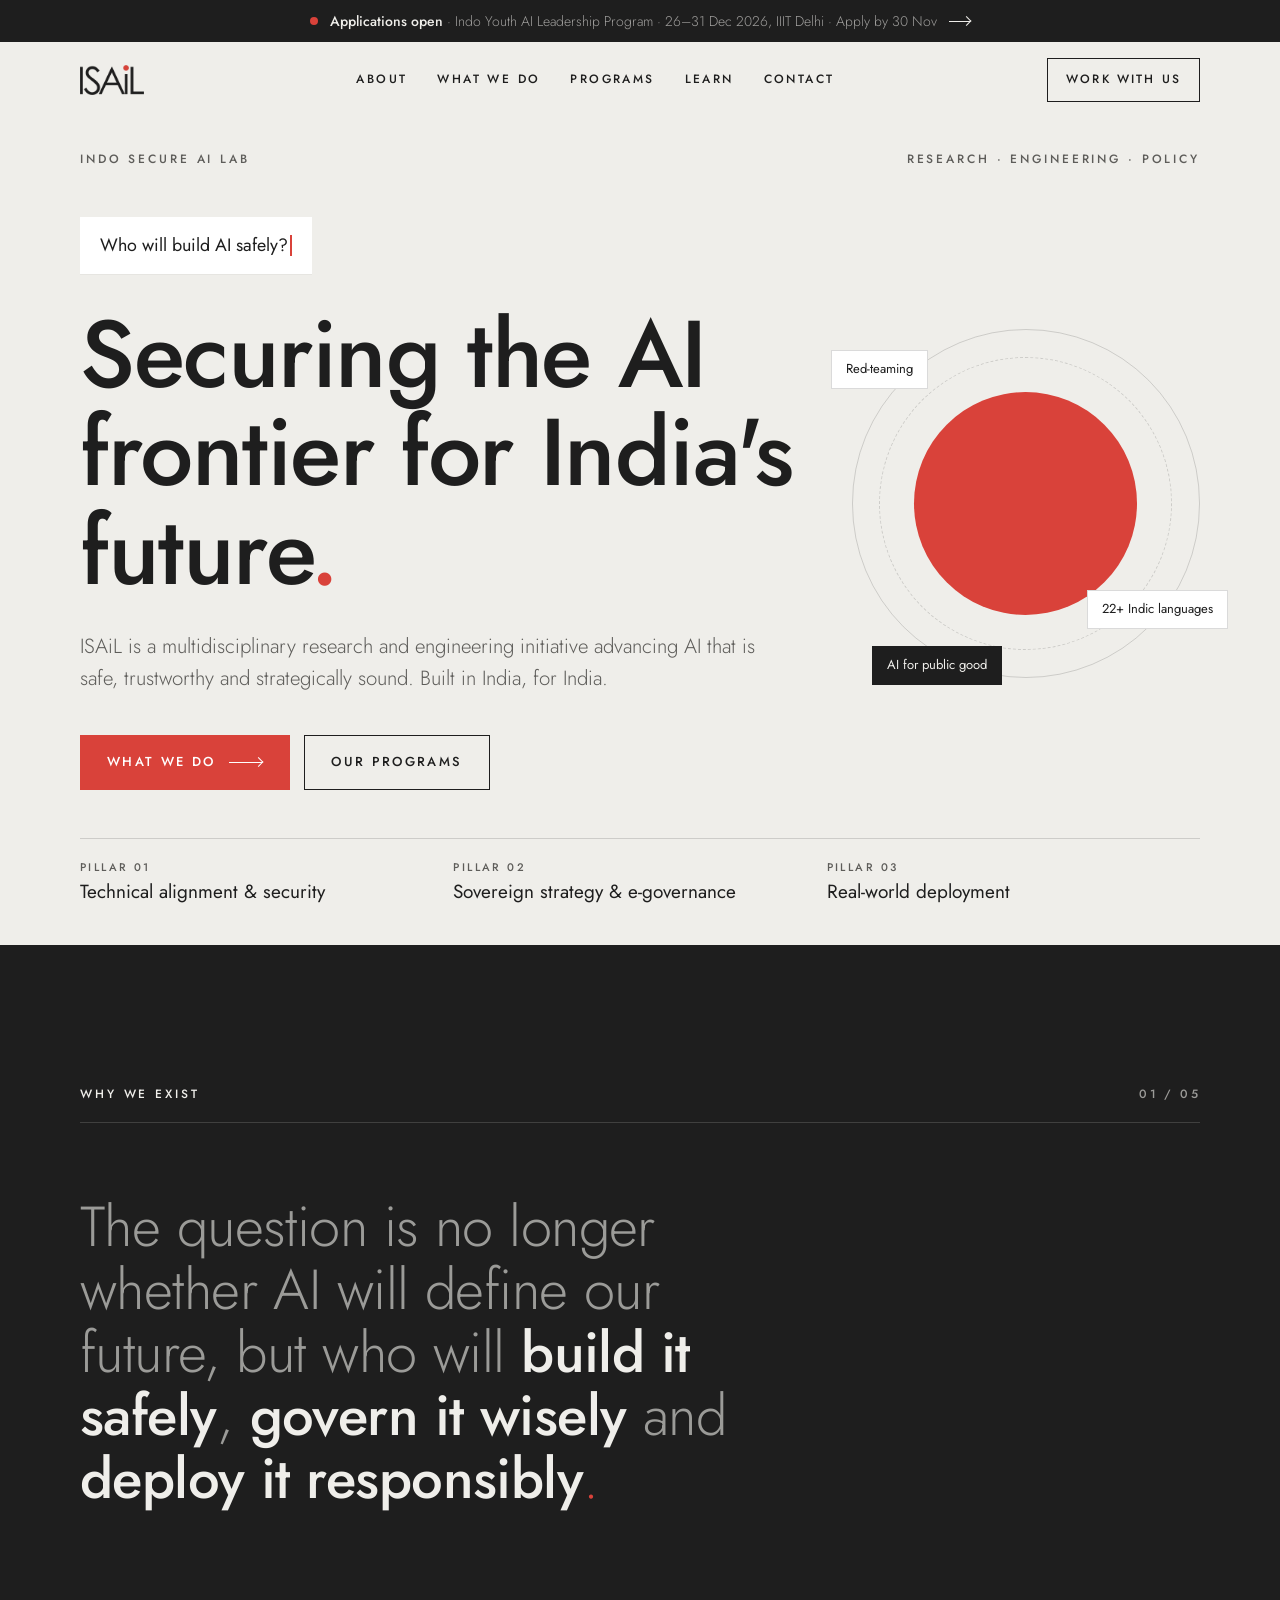
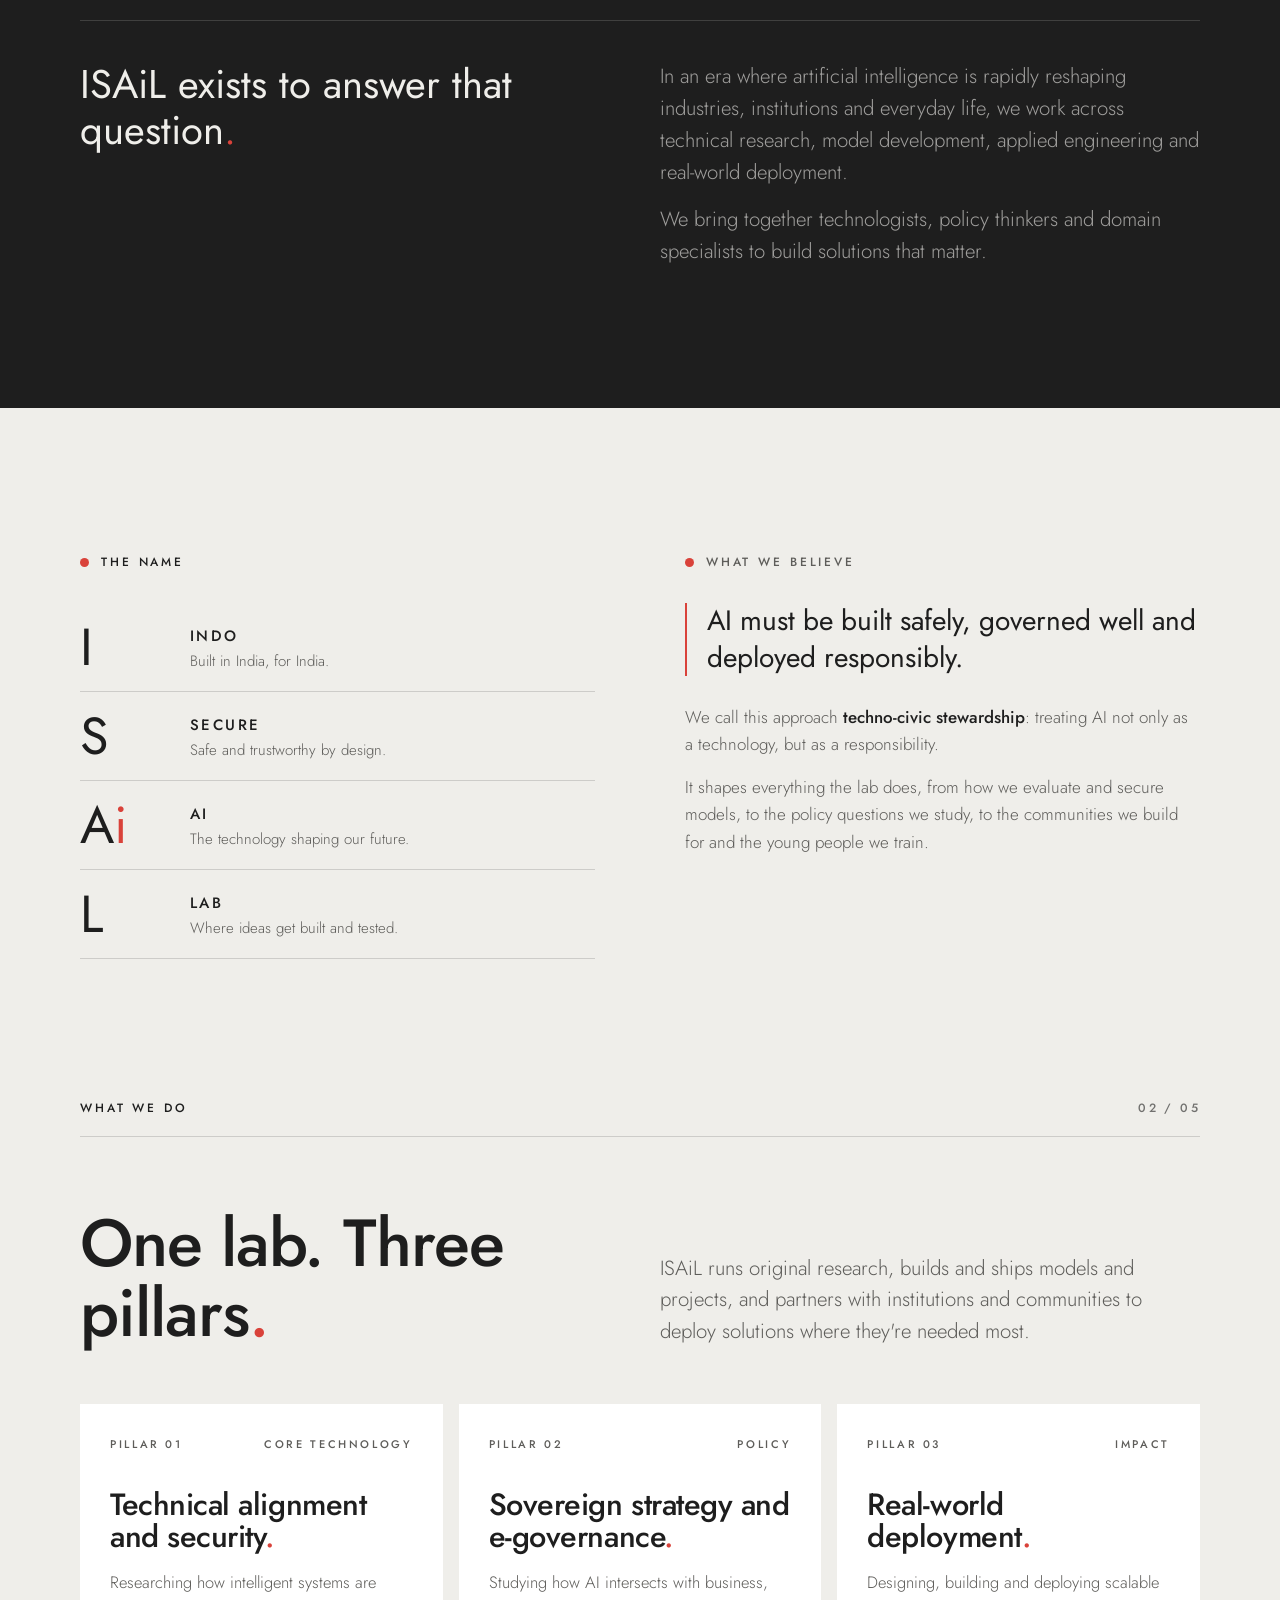
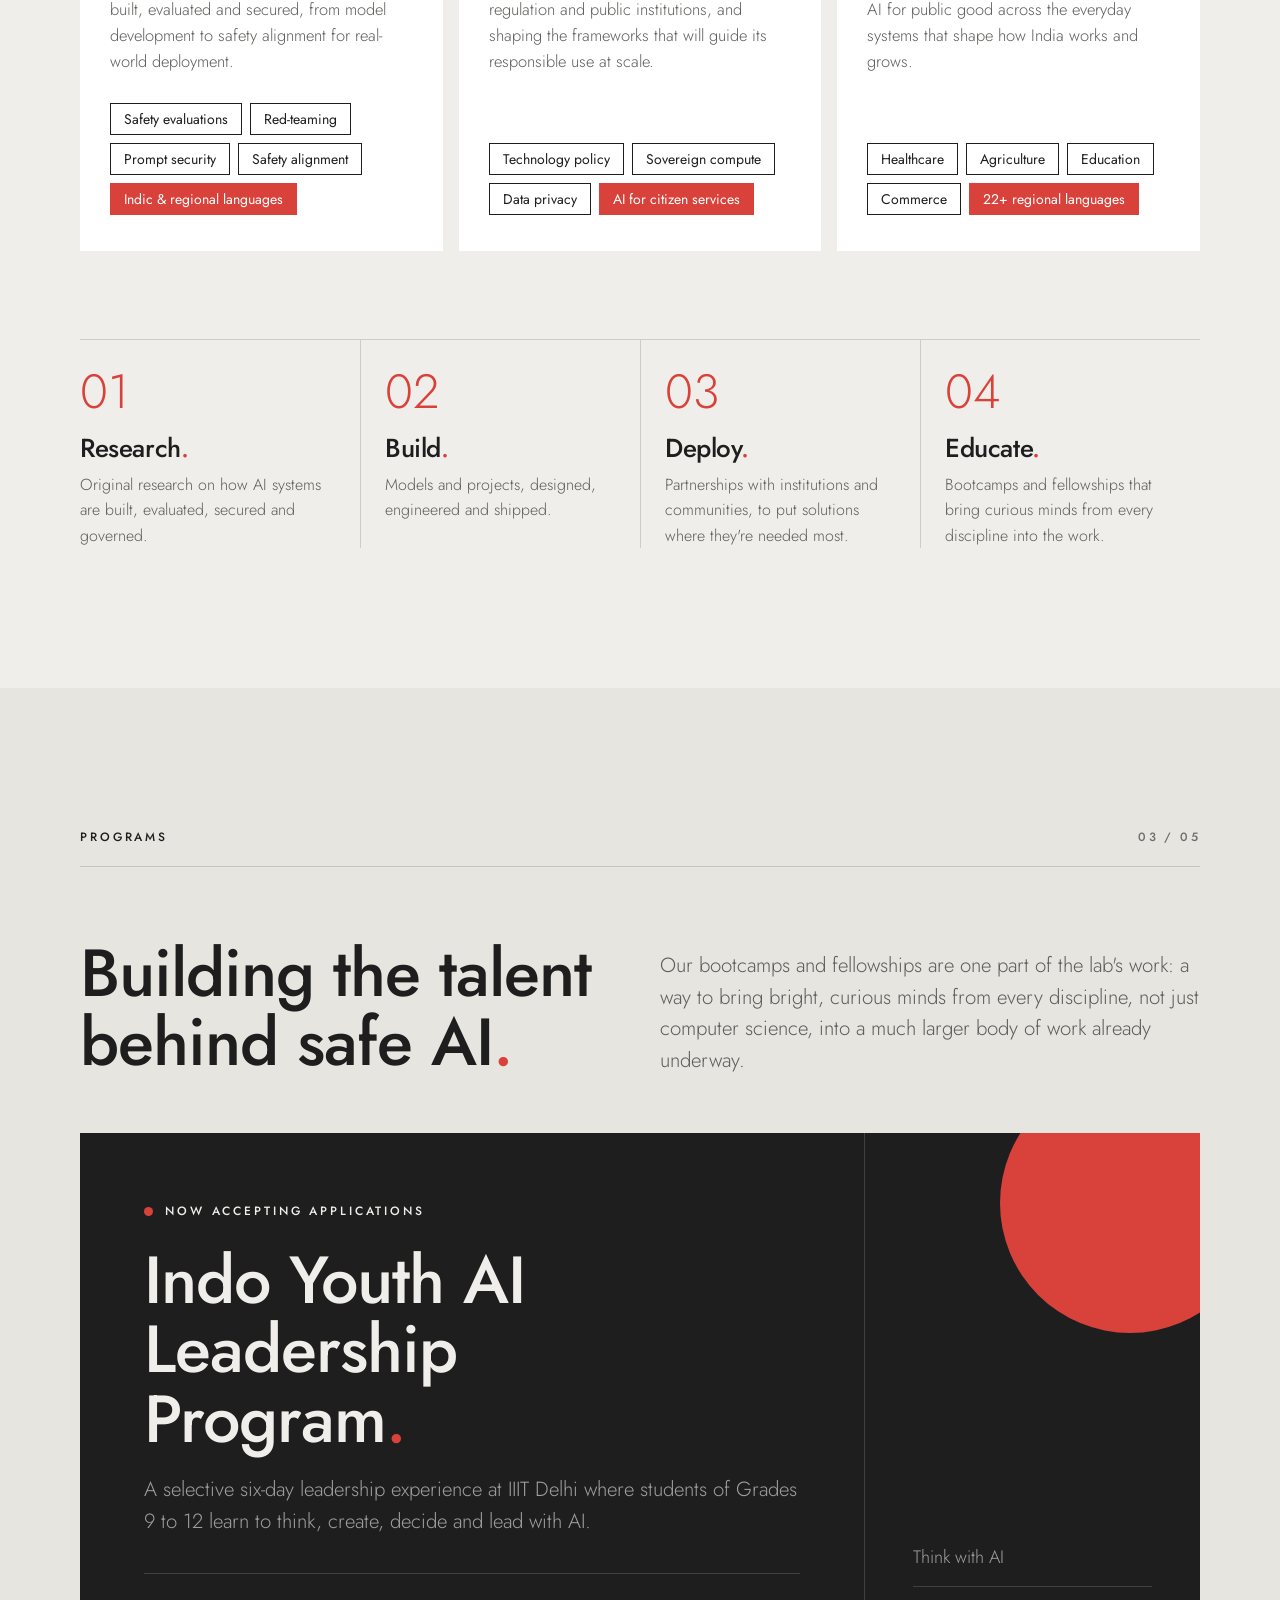
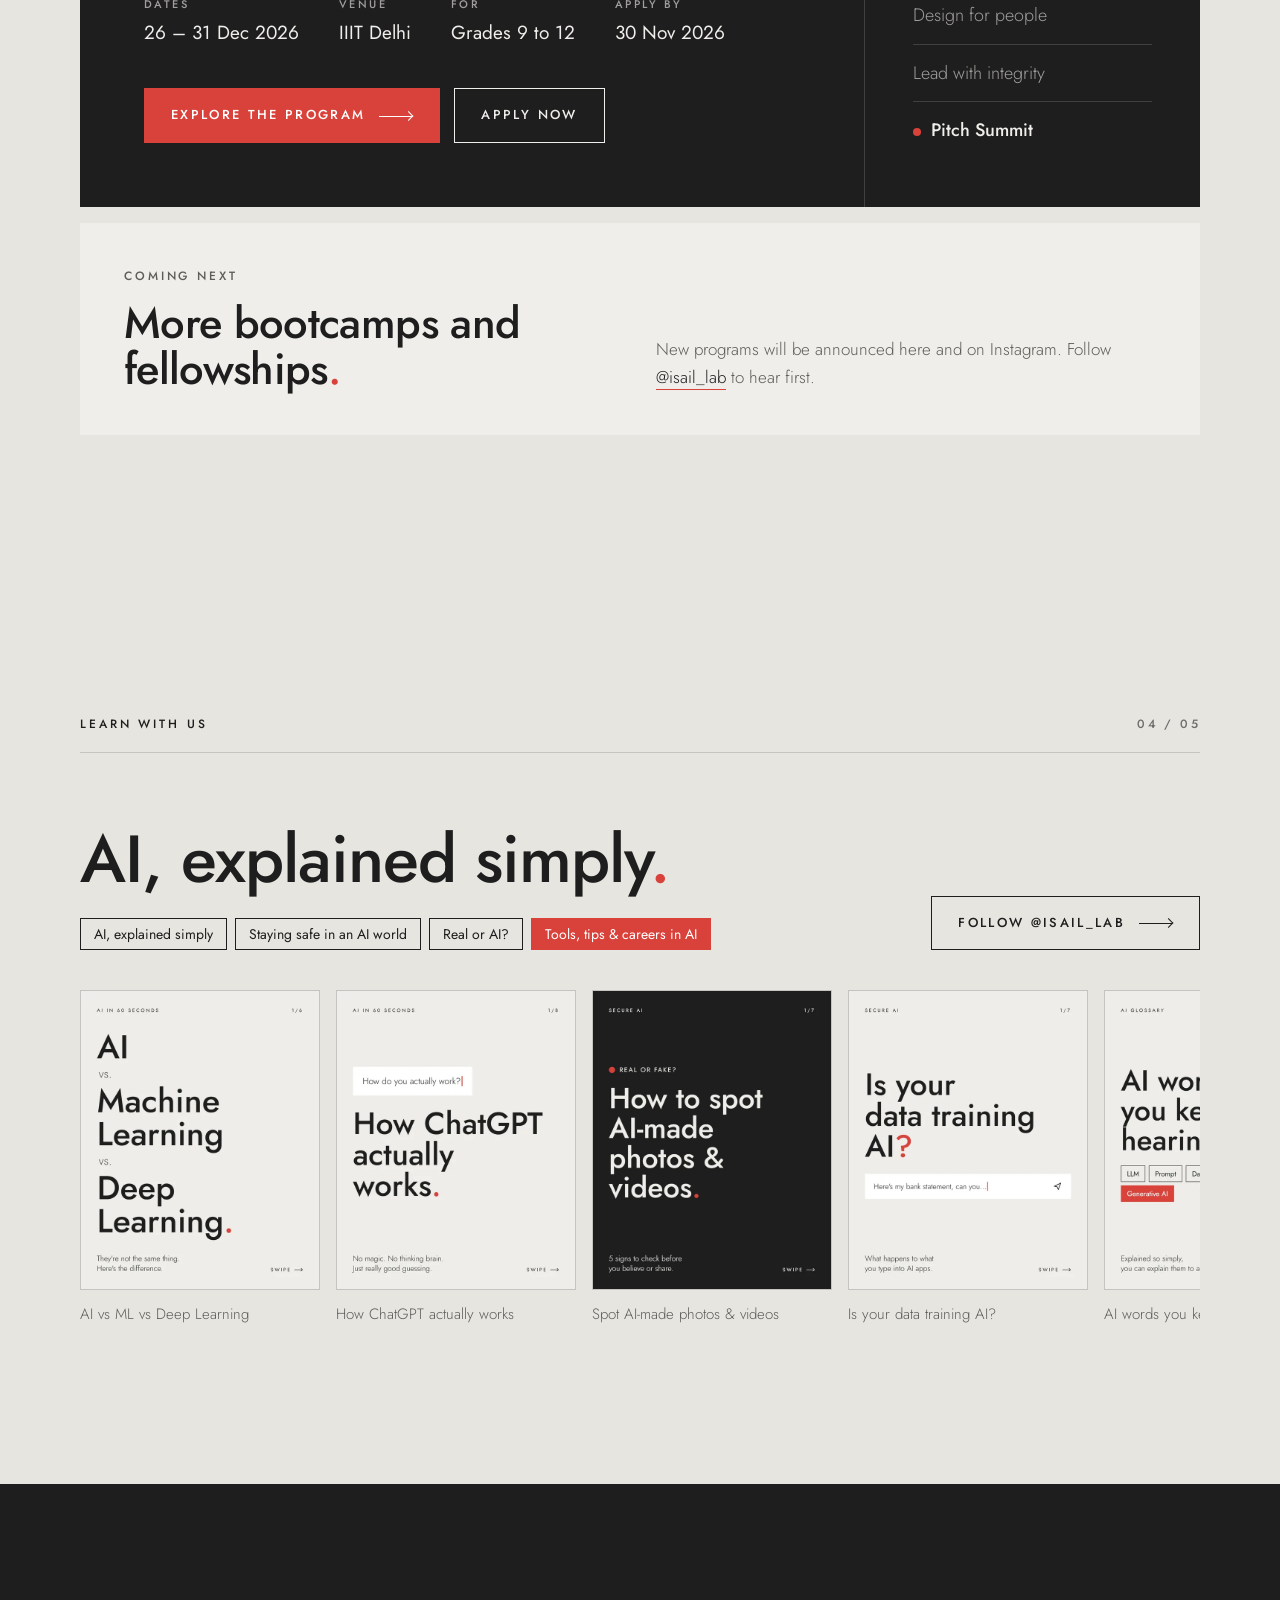
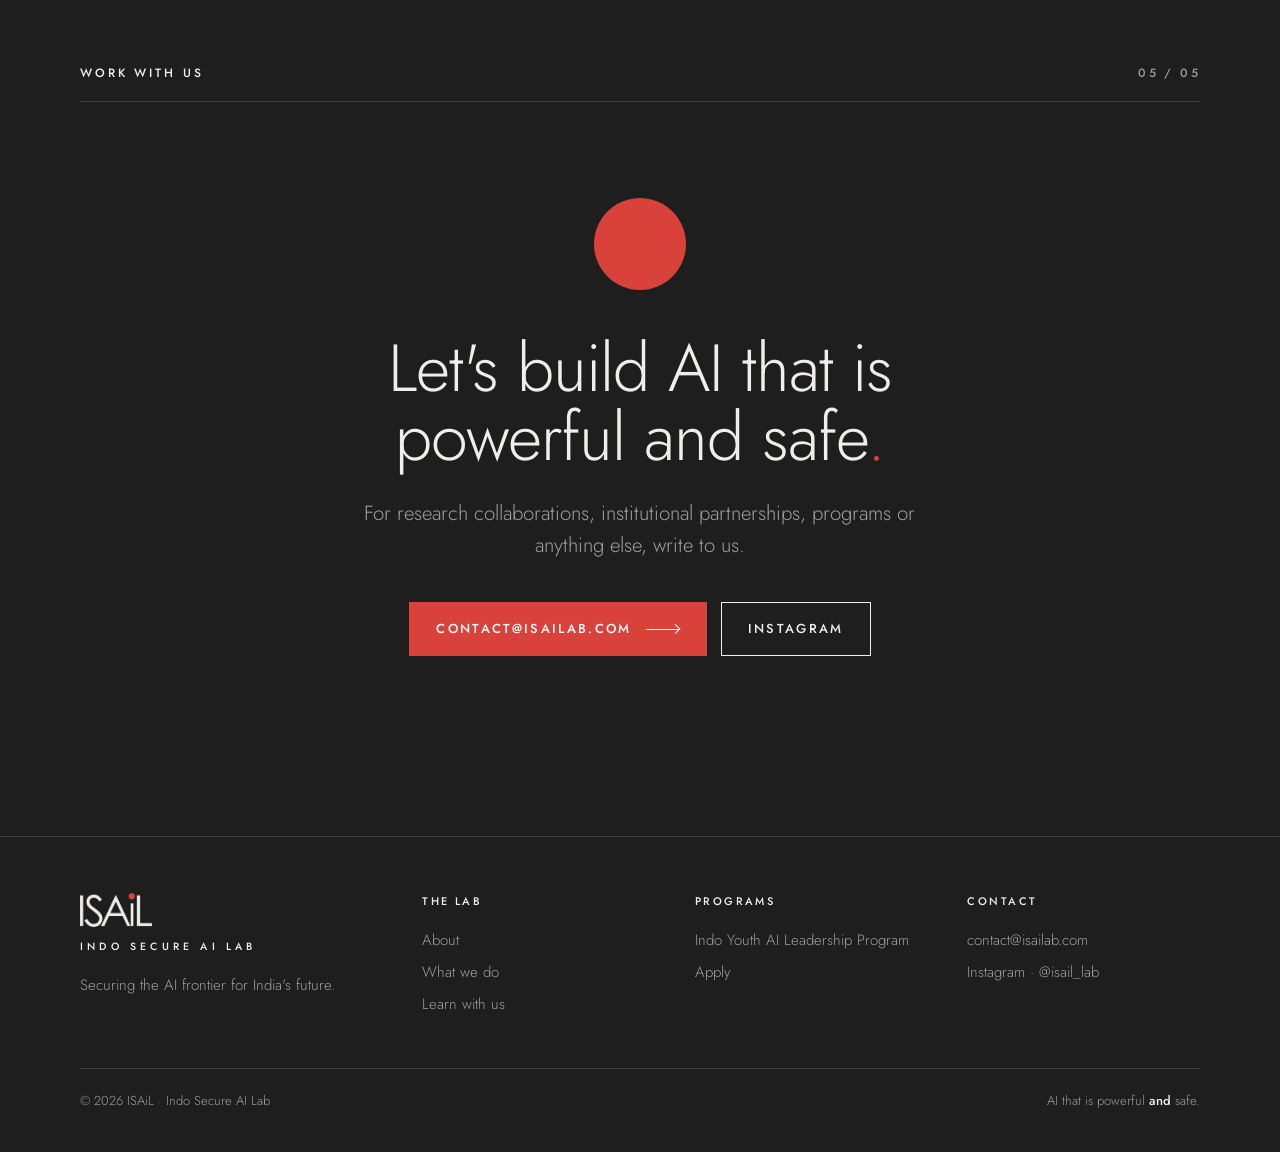
==== commit 98d91e4c: "added different page to apply" ====
--- a/index.html
+++ b/index.html
@@ -22,7 +22,7 @@
   <link rel="preconnect" href="https://fonts.gstatic.com" crossorigin>
   <link href="https://fonts.googleapis.com/css2?family=Jost:ital,wght@0,300;0,400;0,500;0,600;1,300&display=swap"
     rel="stylesheet">
-  <link rel="stylesheet" href="assets/site.css?v=5">
+  <link rel="stylesheet" href="assets/site.css?v=8">
 </head>
 
 <body class="has-announce">
@@ -32,7 +32,7 @@
     <a class="announce" href="youth-ai-leadership.html">
       <span class="announce-dot" aria-hidden="true"></span>
       <span><b>Applications open</b><span class="announce-long"> · Indo Youth AI Leadership Program · 26–31 Dec 2026,
-          IIIT Delhi</span><span class="announce-short"> · Youth AI Leadership Program</span></span>
+          IIIT Delhi · Apply by 30 Nov</span><span class="announce-short"> · Apply by 30 Nov</span></span>
       <span class="arrow" aria-hidden="true"></span>
     </a>
     <div class="nav-inner">
@@ -232,11 +232,12 @@
             <div><span class="k">Dates</span><span class="v">26 – 31 Dec 2026</span></div>
             <div><span class="k">Venue</span><span class="v">IIIT Delhi</span></div>
             <div><span class="k">For</span><span class="v">Grades 9 to 12</span></div>
+            <div><span class="k">Apply by</span><span class="v">30 Nov 2026</span></div>
           </div>
           <div class="hero-actions">
             <a class="btn btn-solid" href="youth-ai-leadership.html">Explore the program <span class="arrow"
                 aria-hidden="true"></span></a>
-            <a class="btn btn-line" href="youth-ai-leadership.html#application">Apply now</a>
+            <a class="btn btn-line" href="apply.html">Apply now</a>
           </div>
         </div>
         <div class="program-art" aria-hidden="true">
@@ -355,7 +356,7 @@
           <h4>Programs</h4>
           <ul>
             <li><a href="youth-ai-leadership.html">Indo Youth AI Leadership Program</a></li>
-            <li><a href="youth-ai-leadership.html#application">Apply</a></li>
+            <li><a href="apply.html">Apply</a></li>
           </ul>
         </div>
         <div>
@@ -374,7 +375,7 @@
     </div>
   </footer>
 
-  <script src="assets/site.js?v=5"></script>
+  <script src="assets/site.js?v=8"></script>
 </body>
 
 </html>
--- a/assets/site.css
+++ b/assets/site.css
@@ -2331,7 +2331,7 @@
 
 .program-meta {
   display: grid;
-  grid-template-columns: repeat(3, auto);
+  grid-template-columns: repeat(4, auto);
   justify-content: start;
   gap: 40px;
   margin-top: 36px;
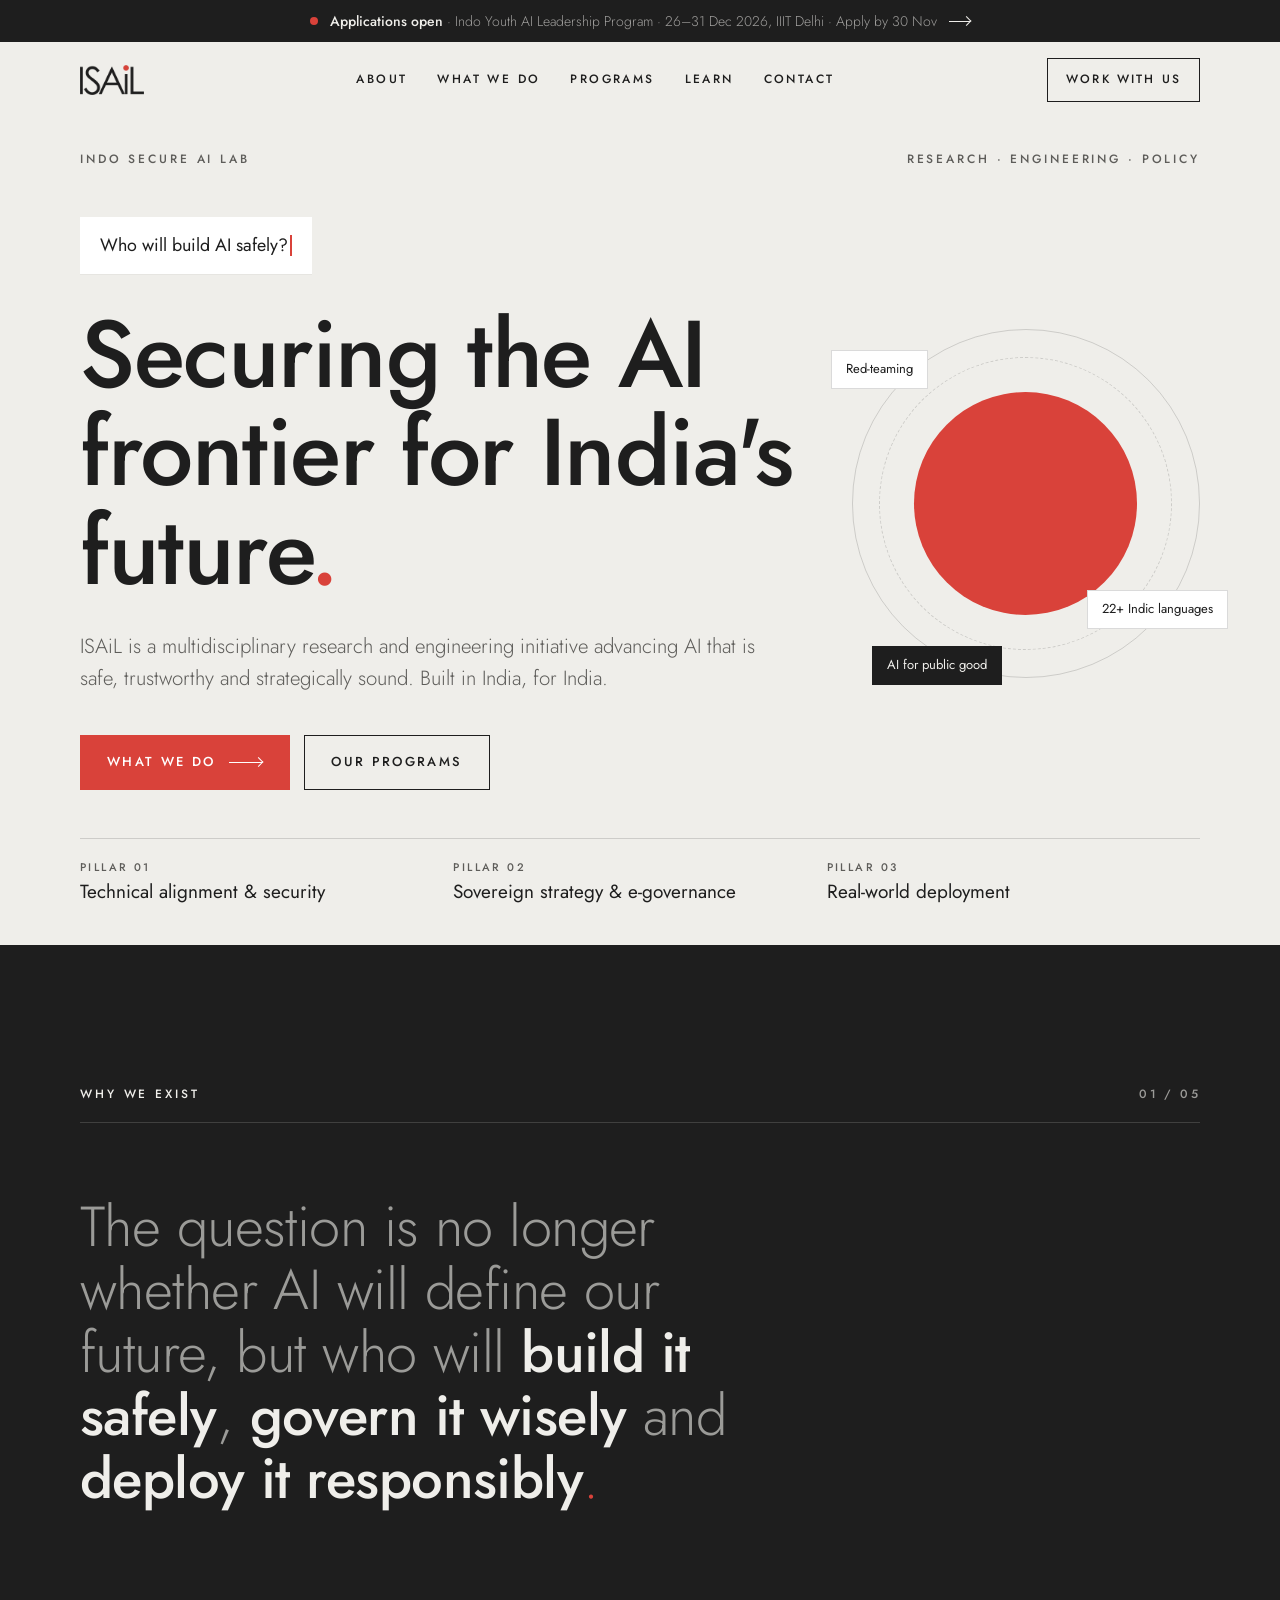
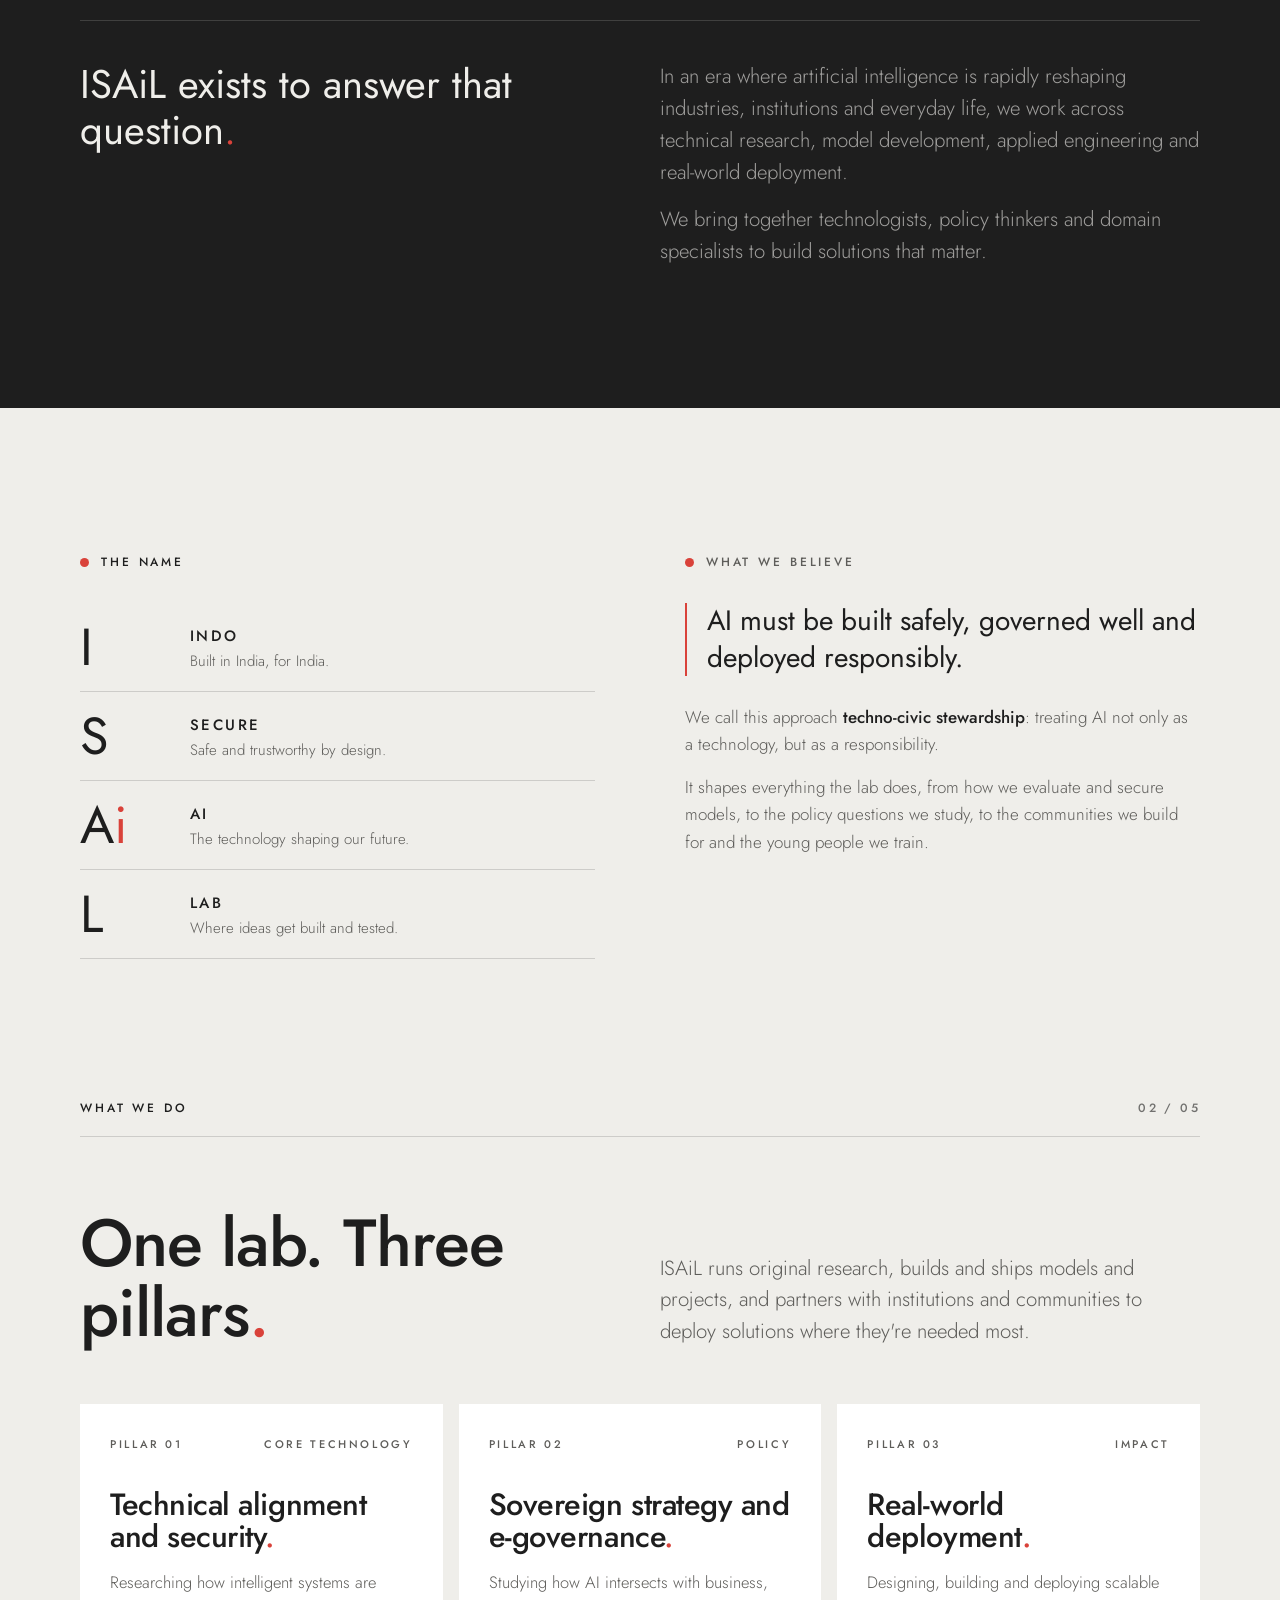
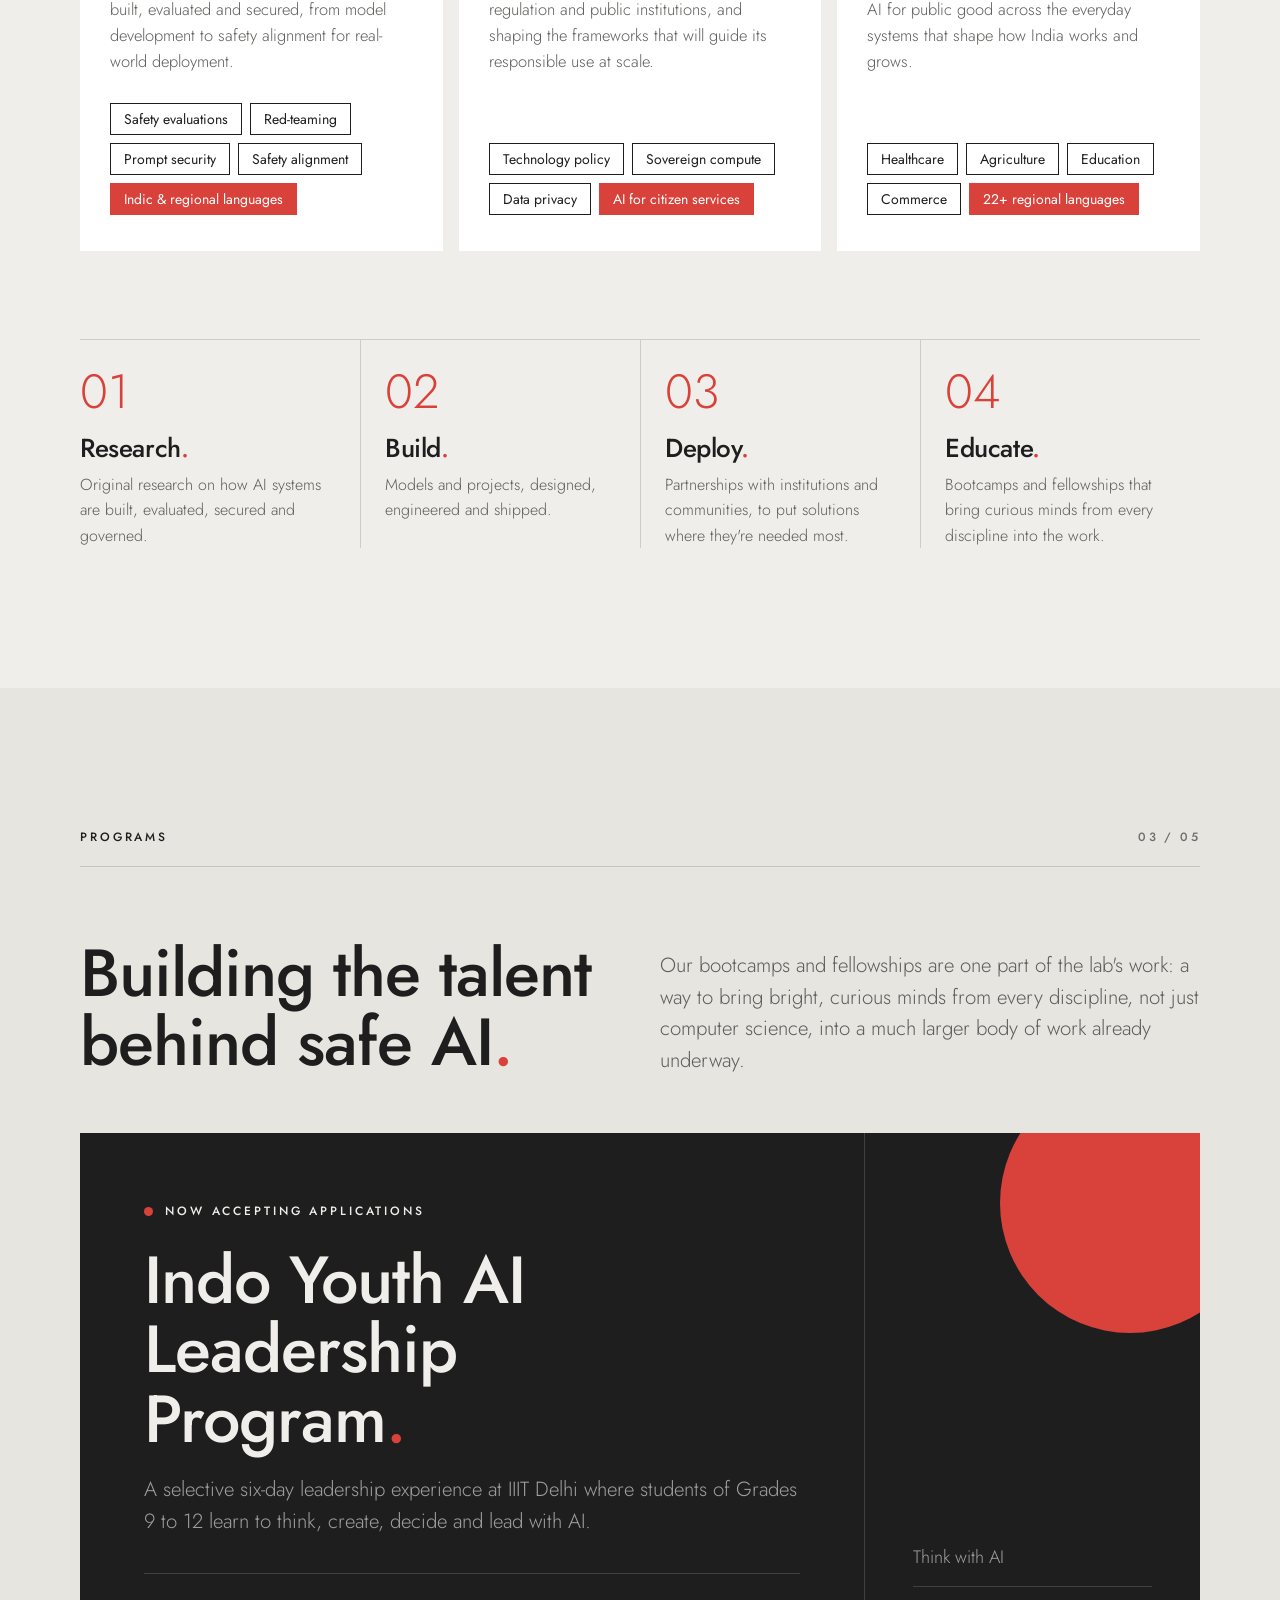
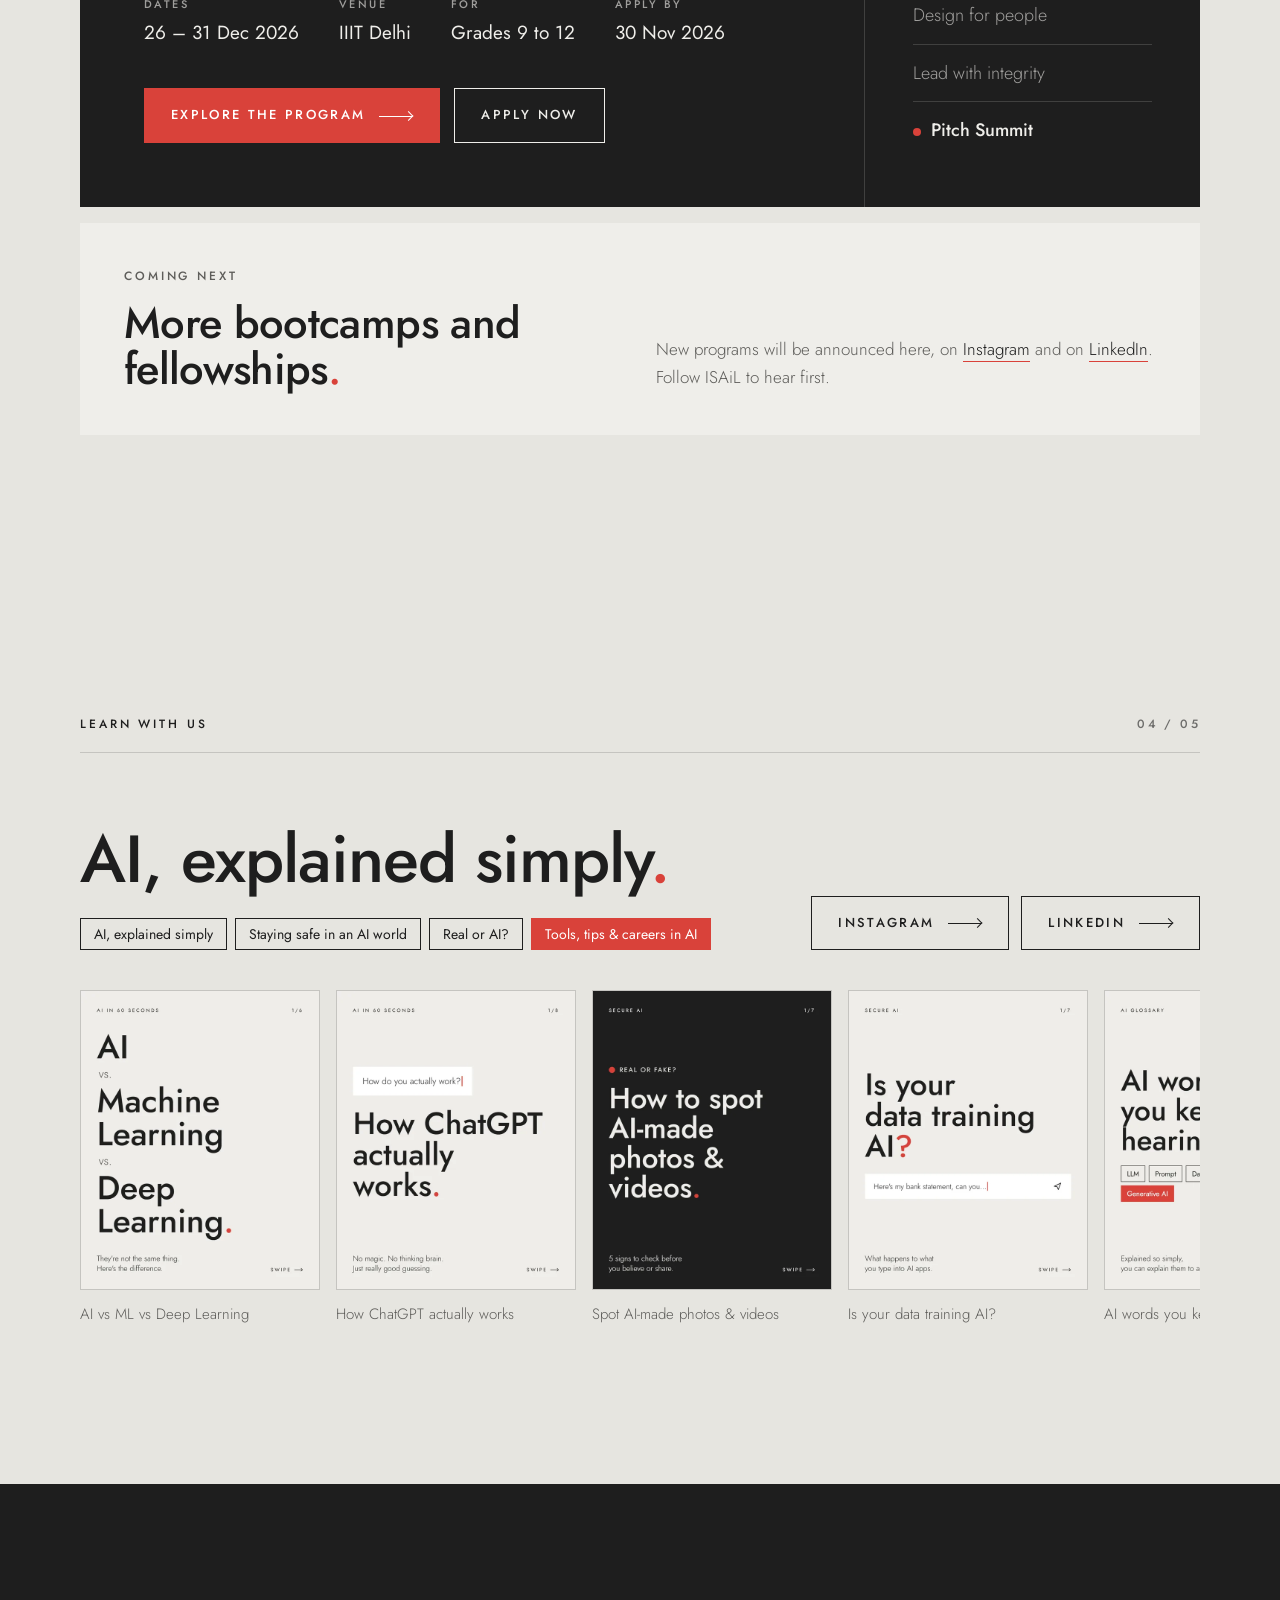
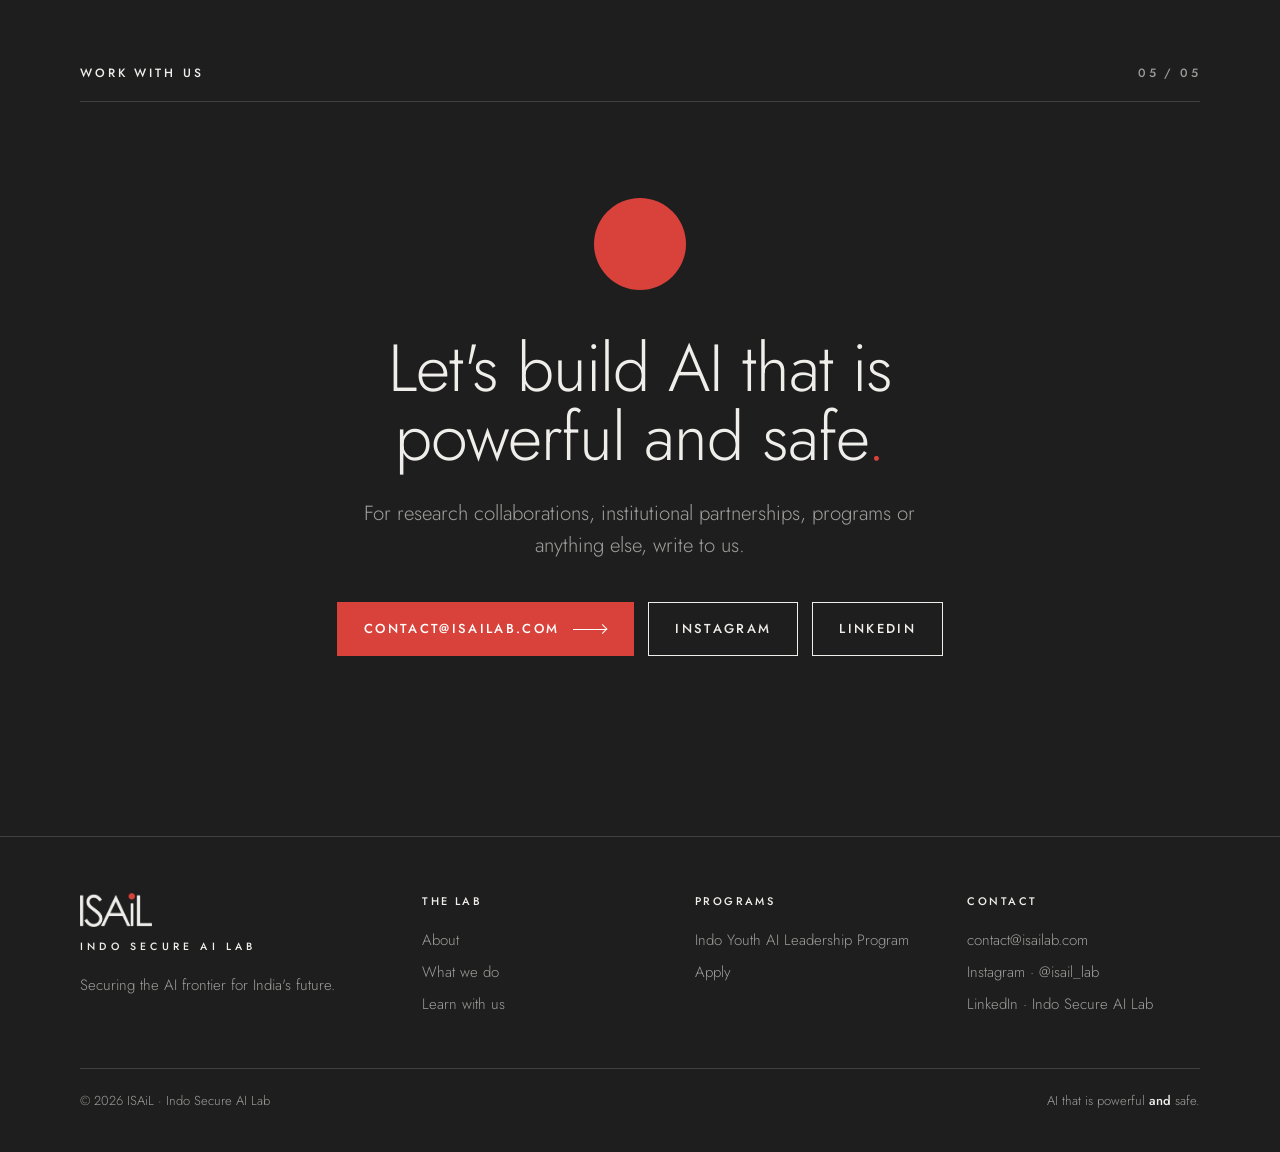
==== commit 07b6e52a: "added linkedin" ====
--- a/index.html
+++ b/index.html
@@ -4,39 +4,100 @@
 <head>
   <meta charset="UTF-8">
   <meta name="viewport" content="width=device-width, initial-scale=1.0">
-  <title>ISAiL · Indo Secure AI Lab</title>
+  <title>ISAiL – Indo Secure AI Lab | Safe &amp; Trustworthy AI for India</title>
   <meta name="description"
-    content="ISAiL (Indo Secure AI Lab) is a multidisciplinary research and engineering initiative advancing AI that is safe and trustworthy for India, across technical alignment, sovereign strategy and real-world deployment.">
-  <meta property="og:title" content="ISAiL · Indo Secure AI Lab">
-  <meta property="og:description" content="Securing the AI frontier for India's future.">
+    content="ISAiL (Indo Secure AI Lab) researches, builds and deploys safe, trustworthy AI for India: AI safety, policy and real-world impact, plus AI leadership programs for students.">
+  <meta property="og:title" content="ISAiL – Indo Secure AI Lab">
+  <meta property="og:description" content="Securing the AI frontier for India's future. AI safety research, policy and deployment, and AI leadership programs for students.">
   <meta property="og:type" content="website">
   <meta property="og:url" content="https://isailab.com/">
   <meta property="og:image" content="https://isailab.com/assets/og.png">
+  <meta property="og:site_name" content="ISAiL · Indo Secure AI Lab">
+  <meta property="og:locale" content="en_IN">
   <meta name="twitter:card" content="summary_large_image">
+  <meta name="twitter:title" content="ISAiL – Indo Secure AI Lab">
+  <meta name="twitter:description" content="Securing the AI frontier for India's future. AI safety research, policy and deployment, and AI leadership programs for students.">
+  <meta name="twitter:image" content="https://isailab.com/assets/og.png">
   <meta name="theme-color" content="#EFEEEA">
   <link rel="canonical" href="https://isailab.com/">
-  <link rel="icon" type="image/svg+xml" href="favicon.svg?v=3">
+  <link rel="icon" type="image/svg+xml" href="/favicon.svg?v=3">
+  <link rel="icon" type="image/png" sizes="48x48" href="/assets/favicon-48.png">
+  <link rel="icon" type="image/png" sizes="192x192" href="/assets/icon-192.png">
+  <link rel="apple-touch-icon" href="/assets/apple-touch-icon.png">
   <link rel="sitemap" type="application/xml" href="/sitemap.xml">
   <script>document.documentElement.classList.add('js');</script>
   <link rel="preconnect" href="https://fonts.googleapis.com">
   <link rel="preconnect" href="https://fonts.gstatic.com" crossorigin>
   <link href="https://fonts.googleapis.com/css2?family=Jost:ital,wght@0,300;0,400;0,500;0,600;1,300&display=swap"
     rel="stylesheet">
-  <link rel="stylesheet" href="assets/site.css?v=8">
+  <link rel="stylesheet" href="assets/site.css?v=13">
+  <script type="application/ld+json">
+{
+  "@context": "https://schema.org",
+  "@graph": [
+    {
+      "@type": "Organization",
+      "@id": "https://isailab.com/#org",
+      "name": "ISAiL",
+      "alternateName": [
+        "Indo Secure AI Lab",
+        "Indo Secure AI Labs",
+        "ISAIL"
+      ],
+      "url": "https://isailab.com/",
+      "logo": {
+        "@type": "ImageObject",
+        "url": "https://isailab.com/assets/logo-square.png",
+        "width": 512,
+        "height": 512
+      },
+      "image": "https://isailab.com/assets/og.png",
+      "email": "contact@isailab.com",
+      "description": "A multidisciplinary research and engineering initiative dedicated to advancing AI that is safe and trustworthy for India, across technical alignment and security, sovereign strategy and e-governance, and real-world deployment.",
+      "slogan": "Securing the AI frontier for India's future.",
+      "areaServed": "IN",
+      "knowsAbout": [
+        "AI safety",
+        "AI red-teaming",
+        "AI policy",
+        "AI governance",
+        "Indic language AI",
+        "AI for public good",
+        "AI education"
+      ],
+      "sameAs": [
+        "https://www.instagram.com/isail_lab/",
+        "https://www.linkedin.com/in/indo-secure-ai-lab-isail-584b40445"
+      ]
+    },
+    {
+      "@type": "WebSite",
+      "@id": "https://isailab.com/#website",
+      "url": "https://isailab.com/",
+      "name": "ISAiL",
+      "alternateName": "Indo Secure AI Lab",
+      "inLanguage": "en-IN",
+      "publisher": {
+        "@id": "https://isailab.com/#org"
+      }
+    }
+  ]
+}
+  </script>
 </head>
 
 <body class="has-announce">
 
   <!-- ================= NAV ================= -->
   <nav class="nav" id="nav" aria-label="Main">
-    <a class="announce" href="youth-ai-leadership.html">
+    <a class="announce" href="/youth-ai-leadership">
       <span class="announce-dot" aria-hidden="true"></span>
       <span><b>Applications open</b><span class="announce-long"> · Indo Youth AI Leadership Program · 26–31 Dec 2026,
           IIIT Delhi · Apply by 30 Nov</span><span class="announce-short"> · Apply by 30 Nov</span></span>
       <span class="arrow" aria-hidden="true"></span>
     </a>
     <div class="nav-inner">
-      <a href="#top" class="nav-logo" aria-label="ISAiL home"><img src="assets/logo-dark.png" alt="ISAiL" width="64"
+      <a href="#top" class="nav-logo" aria-label="ISAiL home"><img src="assets/logo-dark.png" alt="ISAiL – Indo Secure AI Lab" width="64"
           height="30"></a>
       <div class="nav-links" id="navLinks">
         <a href="#about">About</a>
@@ -235,9 +296,9 @@
             <div><span class="k">Apply by</span><span class="v">30 Nov 2026</span></div>
           </div>
           <div class="hero-actions">
-            <a class="btn btn-solid" href="youth-ai-leadership.html">Explore the program <span class="arrow"
+            <a class="btn btn-solid" href="/youth-ai-leadership">Explore the program <span class="arrow"
                 aria-hidden="true"></span></a>
-            <a class="btn btn-line" href="apply.html">Apply now</a>
+            <a class="btn btn-line" href="/apply">Apply now</a>
           </div>
         </div>
         <div class="program-art" aria-hidden="true">
@@ -256,9 +317,9 @@
           <p class="label" style="color:var(--muted);">Coming next</p>
           <h3 class="h-md" style="margin-top:14px;">More bootcamps and fellowships<span class="stop">.</span></h3>
         </div>
-        <p>New programs will be announced here and on Instagram. Follow <a href="https://www.instagram.com/isail_lab/"
-            target="_blank" rel="noopener" style="color:var(--ink);border-bottom:1px solid var(--red);">@isail_lab</a>
-          to hear first.</p>
+        <p>New programs will be announced here, on <a href="https://www.instagram.com/isail_lab/"
+            target="_blank" rel="noopener" style="color:var(--ink);border-bottom:1px solid var(--red);">Instagram</a> and on <a href="https://www.linkedin.com/in/indo-secure-ai-lab-isail-584b40445" target="_blank"
+            rel="noopener" style="color:var(--ink);border-bottom:1px solid var(--red);">LinkedIn</a>. Follow ISAiL to hear first.</p>
       </article>
     </div>
   </section>
@@ -275,8 +336,12 @@
               class="chip">Real or AI?</span><span class="chip red">Tools, tips &amp; careers in AI</span>
           </div>
         </div>
-        <a class="btn btn-line rv" href="https://www.instagram.com/isail_lab/" target="_blank" rel="noopener">Follow
-          @isail_lab <span class="arrow" aria-hidden="true"></span></a>
+        <div class="follow-btns rv">
+          <a class="btn btn-line" href="https://www.instagram.com/isail_lab/" target="_blank" rel="noopener">Instagram <span class="arrow"
+              aria-hidden="true"></span></a>
+          <a class="btn btn-line" href="https://www.linkedin.com/in/indo-secure-ai-lab-isail-584b40445" target="_blank" rel="noopener">LinkedIn <span class="arrow"
+              aria-hidden="true"></span></a>
+        </div>
       </div>
       <div class="feed rv">
         <a href="https://www.instagram.com/isail_lab/" target="_blank" rel="noopener"><img
@@ -332,6 +397,7 @@
             aria-hidden="true"></span></a>
         <a class="btn btn-line" href="https://www.instagram.com/isail_lab/" target="_blank"
           rel="noopener">Instagram</a>
+        <a class="btn btn-line" href="https://www.linkedin.com/in/indo-secure-ai-lab-isail-584b40445" target="_blank" rel="noopener">LinkedIn</a>
       </div>
     </div>
   </section>
@@ -340,7 +406,7 @@
     <div class="wrap">
       <div class="foot-grid four">
         <div class="foot-brand">
-          <img src="assets/logo-light.png" alt="ISAiL" width="72" height="34">
+          <img src="assets/logo-light.png" alt="ISAiL – Indo Secure AI Lab" width="72" height="34">
           <p class="label">Indo Secure AI Lab</p>
           <p>Securing the AI frontier for India's future.</p>
         </div>
@@ -355,8 +421,8 @@
         <div>
           <h4>Programs</h4>
           <ul>
-            <li><a href="youth-ai-leadership.html">Indo Youth AI Leadership Program</a></li>
-            <li><a href="apply.html">Apply</a></li>
+            <li><a href="/youth-ai-leadership">Indo Youth AI Leadership Program</a></li>
+            <li><a href="/apply">Apply</a></li>
           </ul>
         </div>
         <div>
@@ -365,6 +431,7 @@
             <li><a href="mailto:contact@isailab.com">contact@isailab.com</a></li>
             <li><a href="https://www.instagram.com/isail_lab/" target="_blank" rel="noopener">Instagram · @isail_lab</a>
             </li>
+            <li><a href="https://www.linkedin.com/in/indo-secure-ai-lab-isail-584b40445" target="_blank" rel="noopener">LinkedIn · Indo Secure AI Lab</a></li>
           </ul>
         </div>
       </div>
@@ -375,7 +442,7 @@
     </div>
   </footer>
 
-  <script src="assets/site.js?v=8"></script>
+  <script src="assets/site.js?v=13"></script>
 </body>
 
 </html>
--- a/assets/site.css
+++ b/assets/site.css
@@ -2456,3 +2456,9 @@
 #contact h2 {
   max-width: 16ch;
 }
+
+.follow-btns {
+  display: flex;
+  gap: 12px;
+  flex-wrap: wrap;
+}
